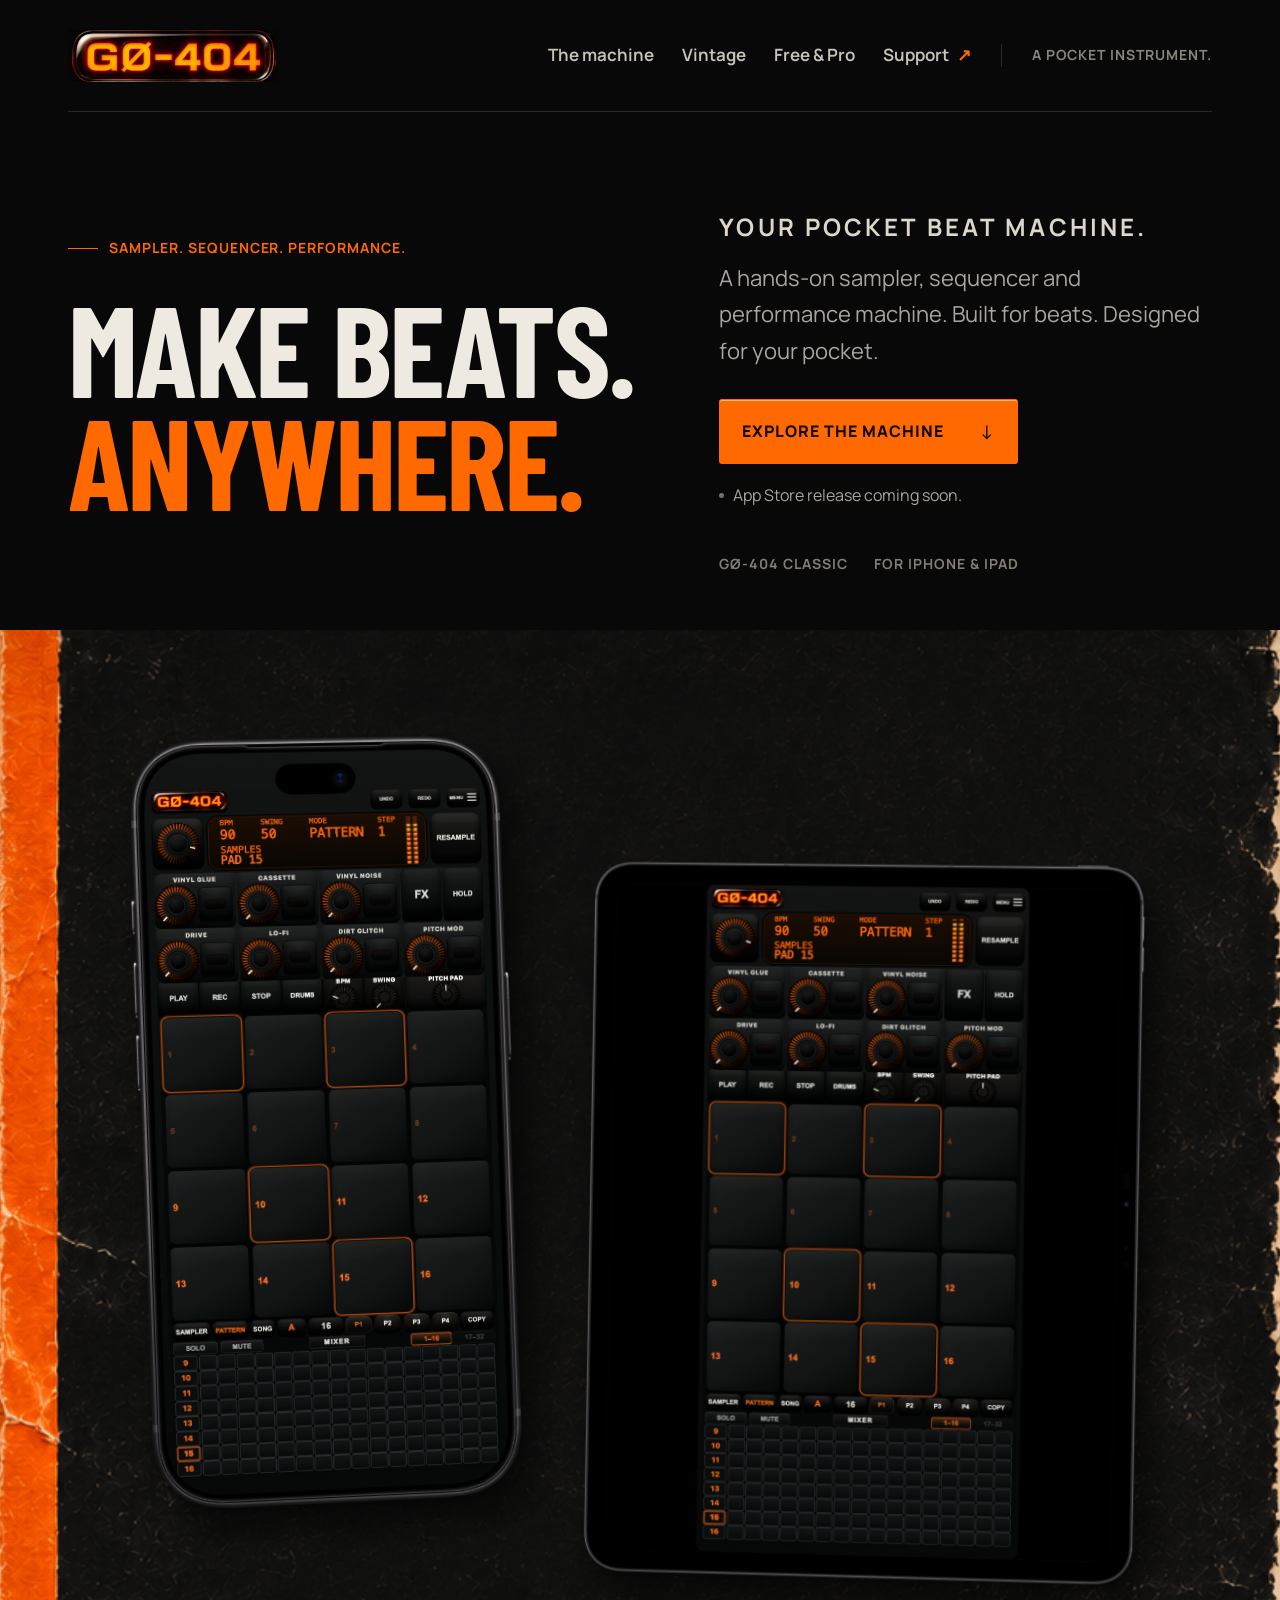
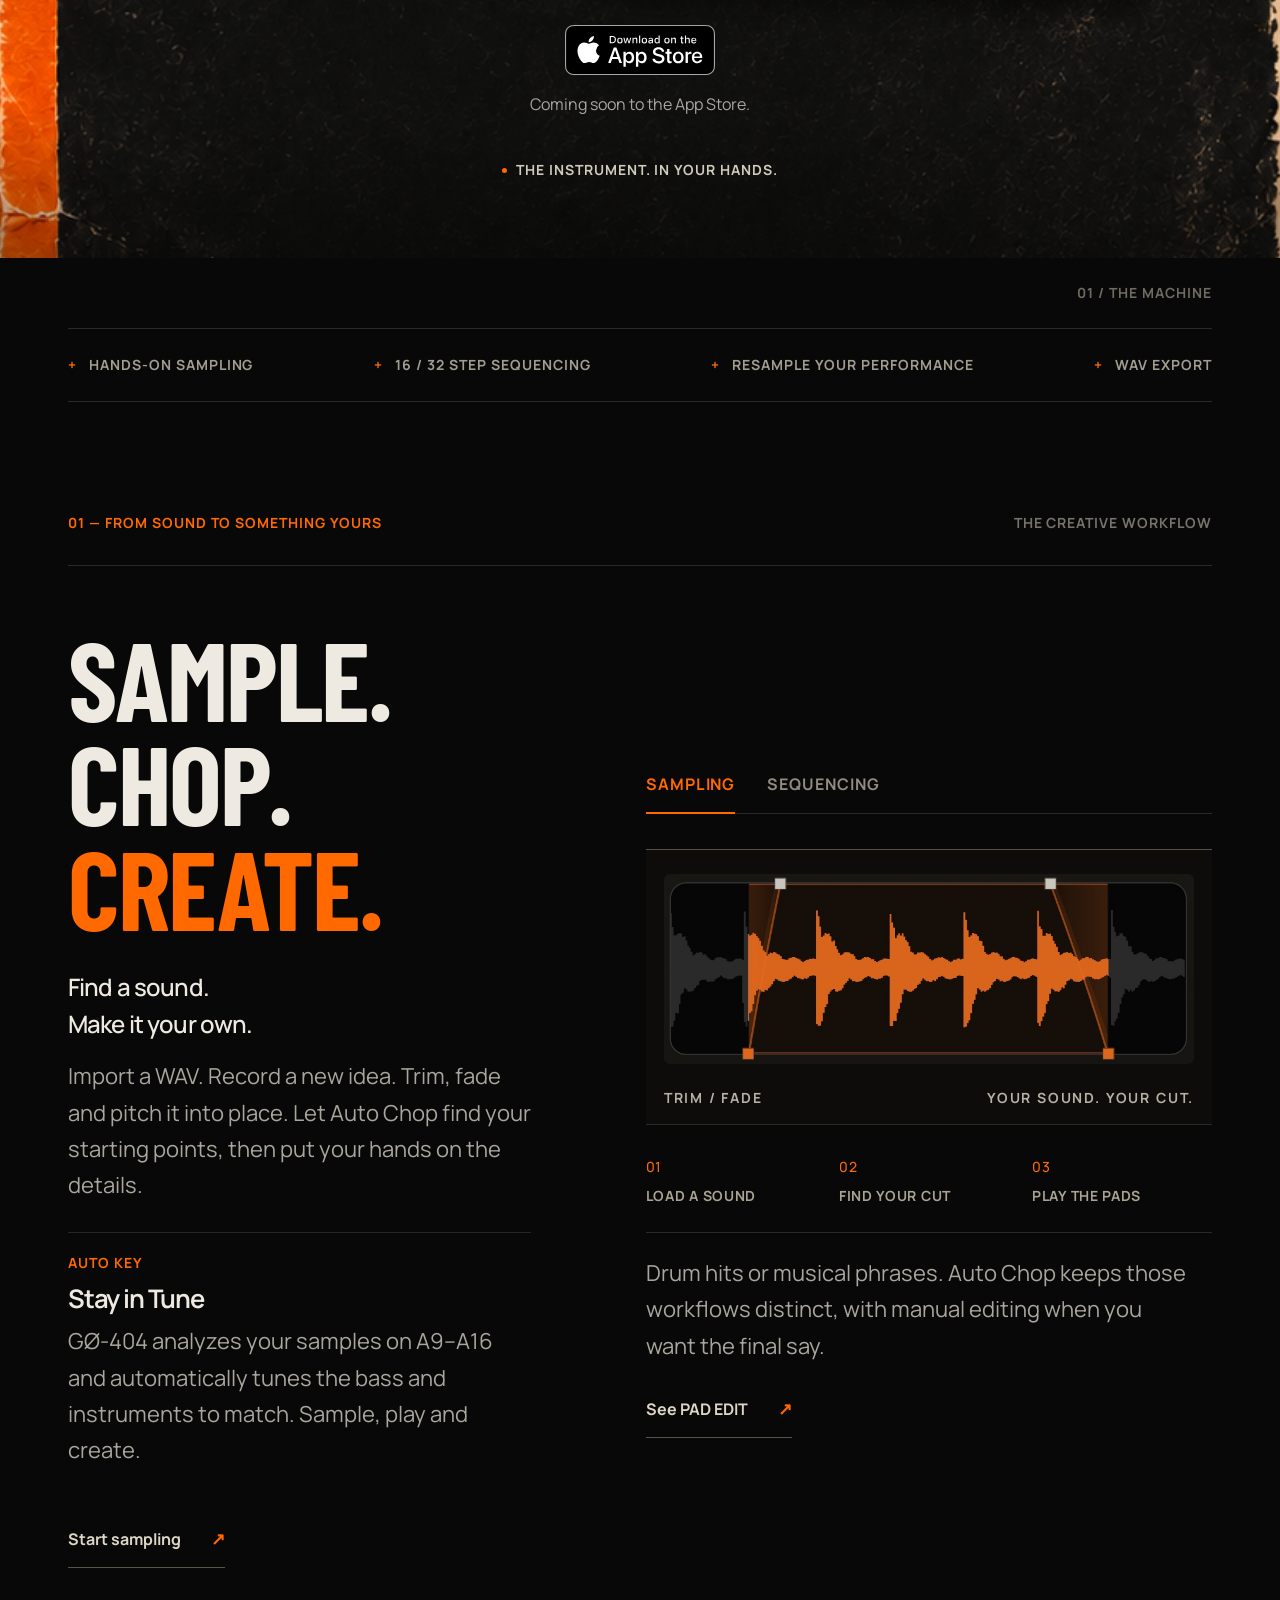
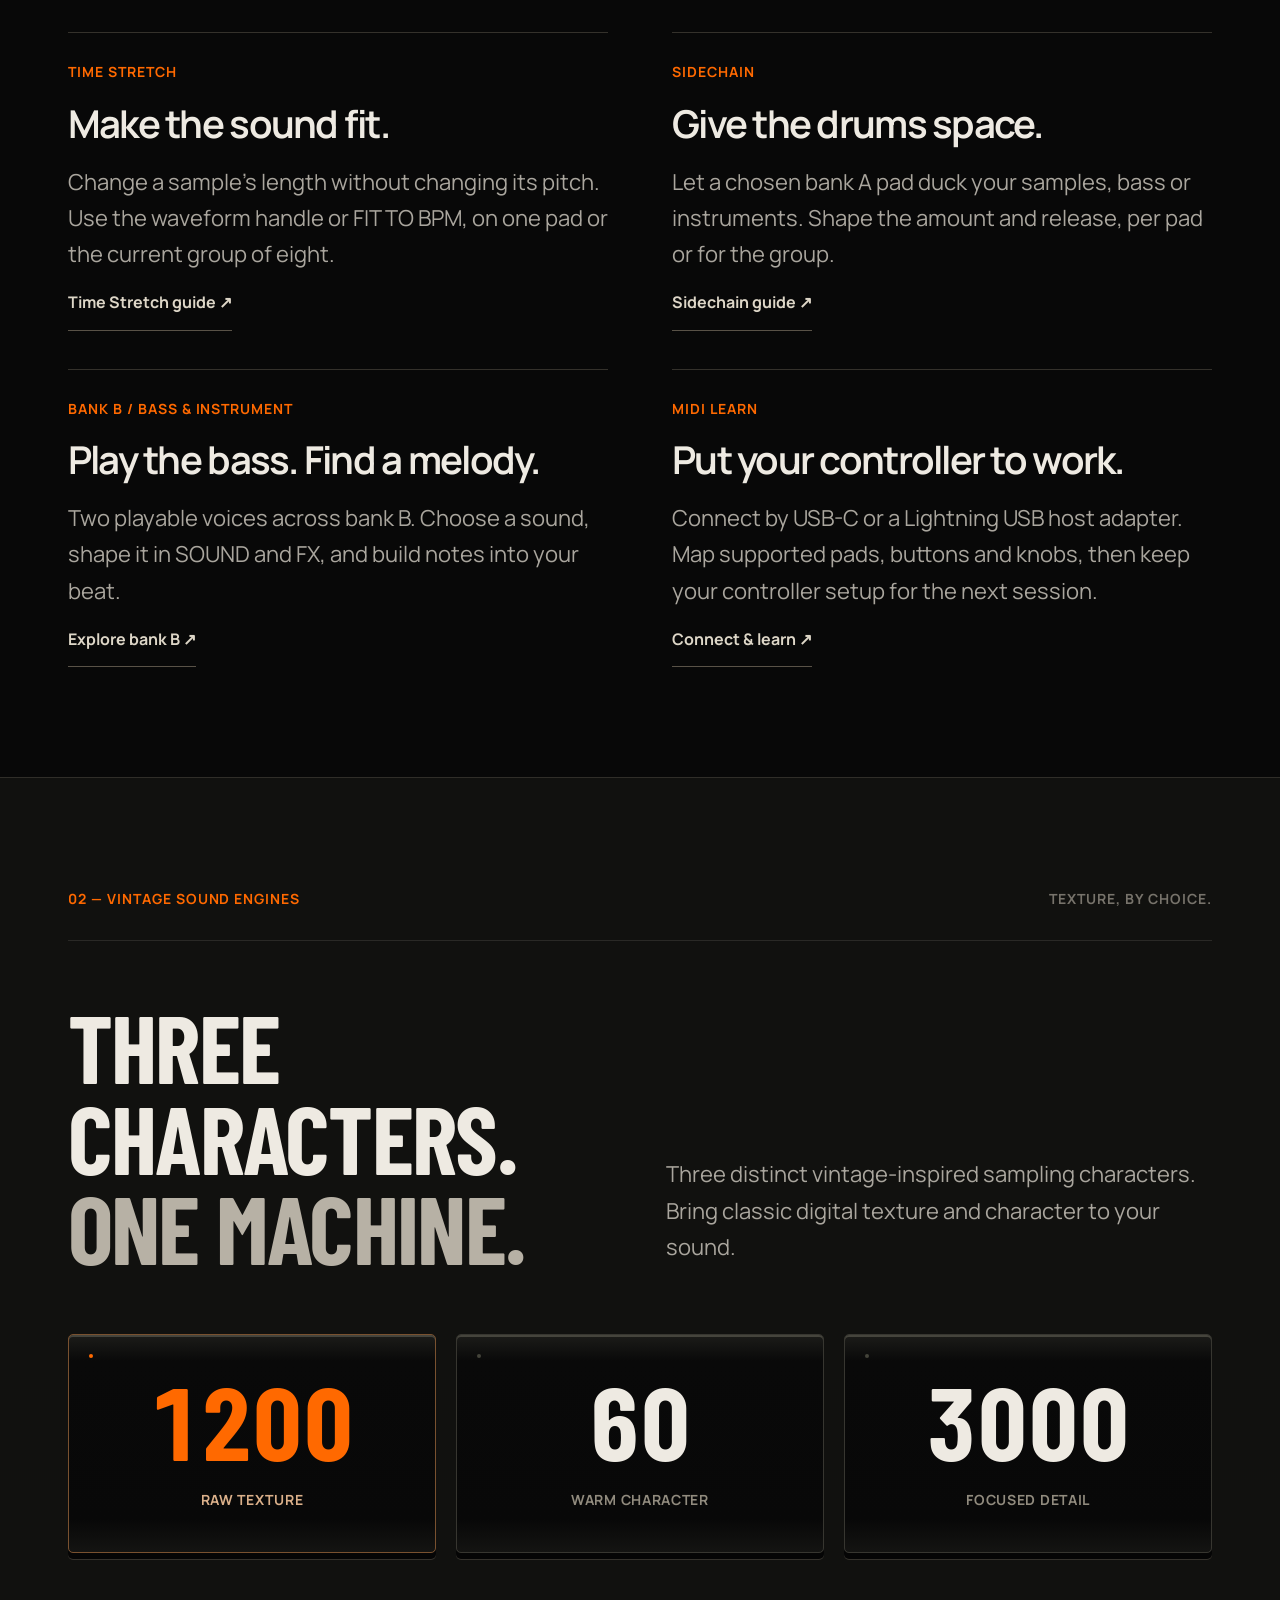
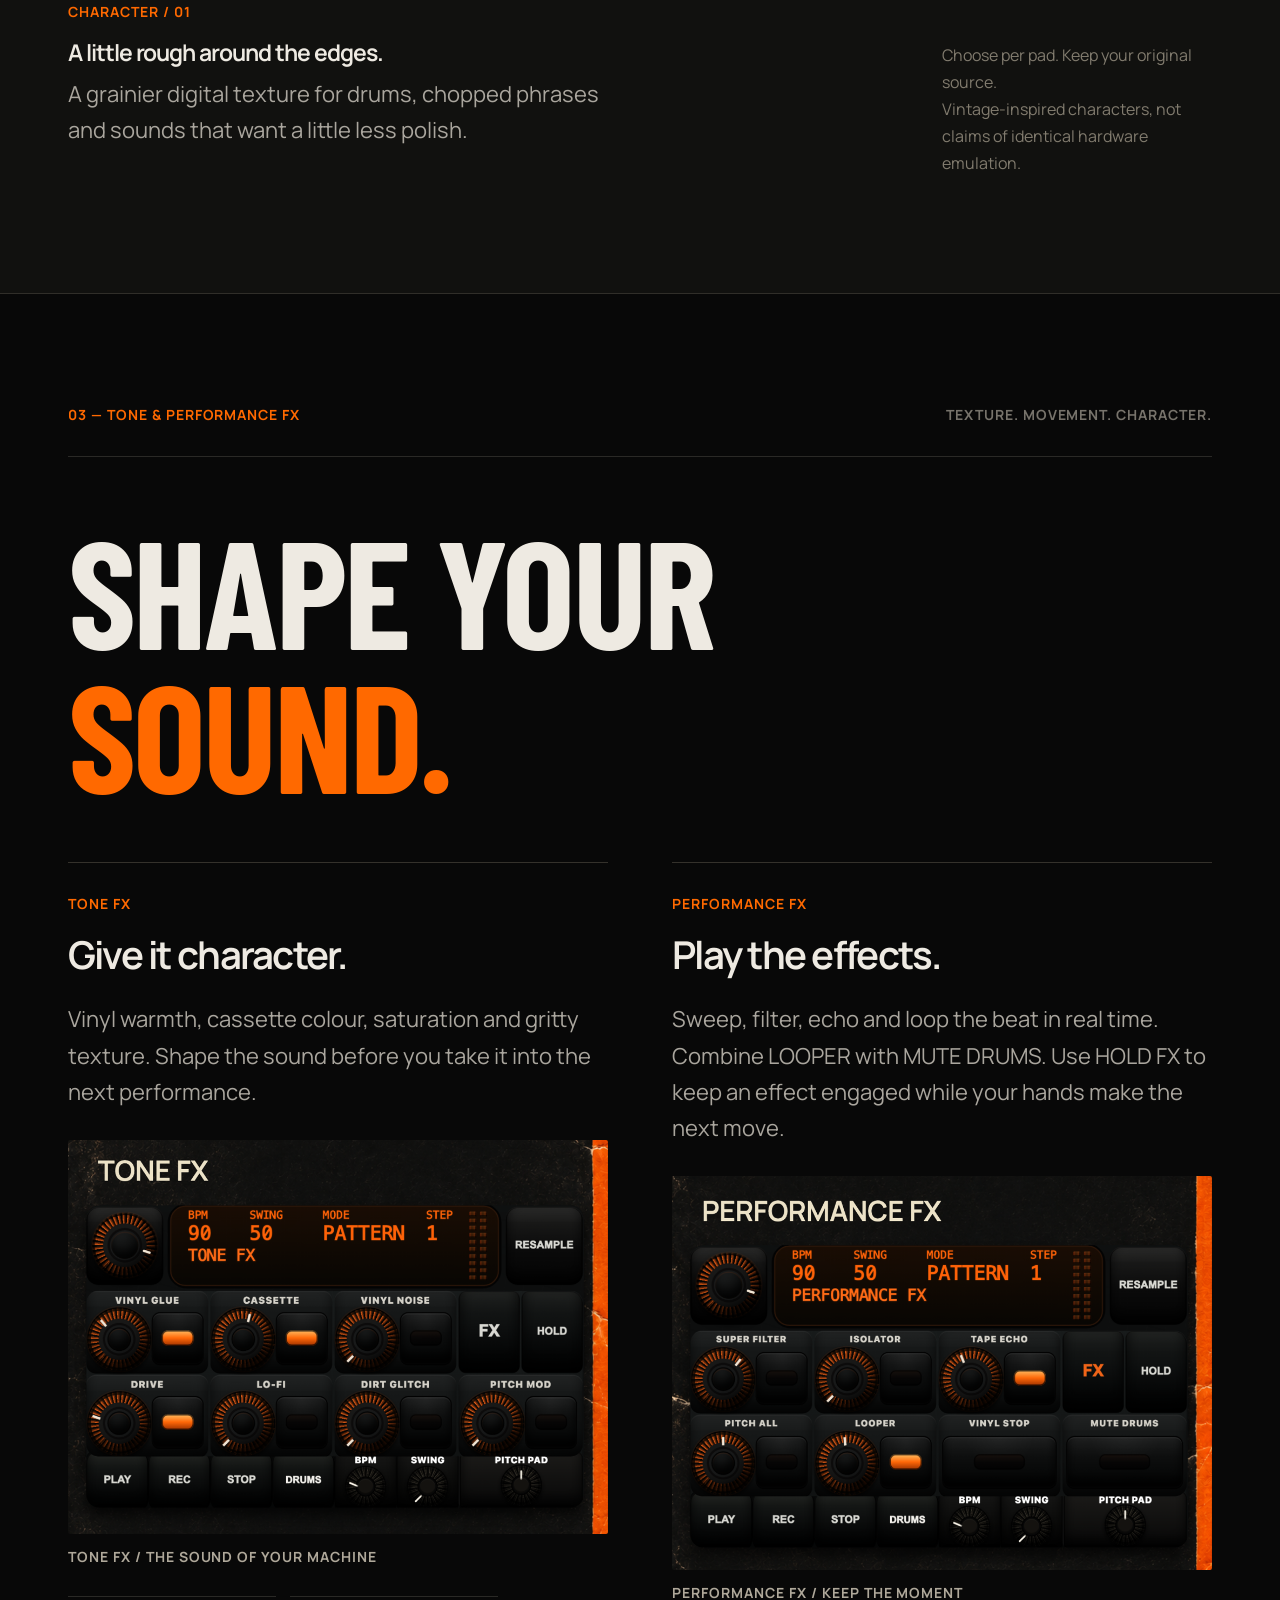
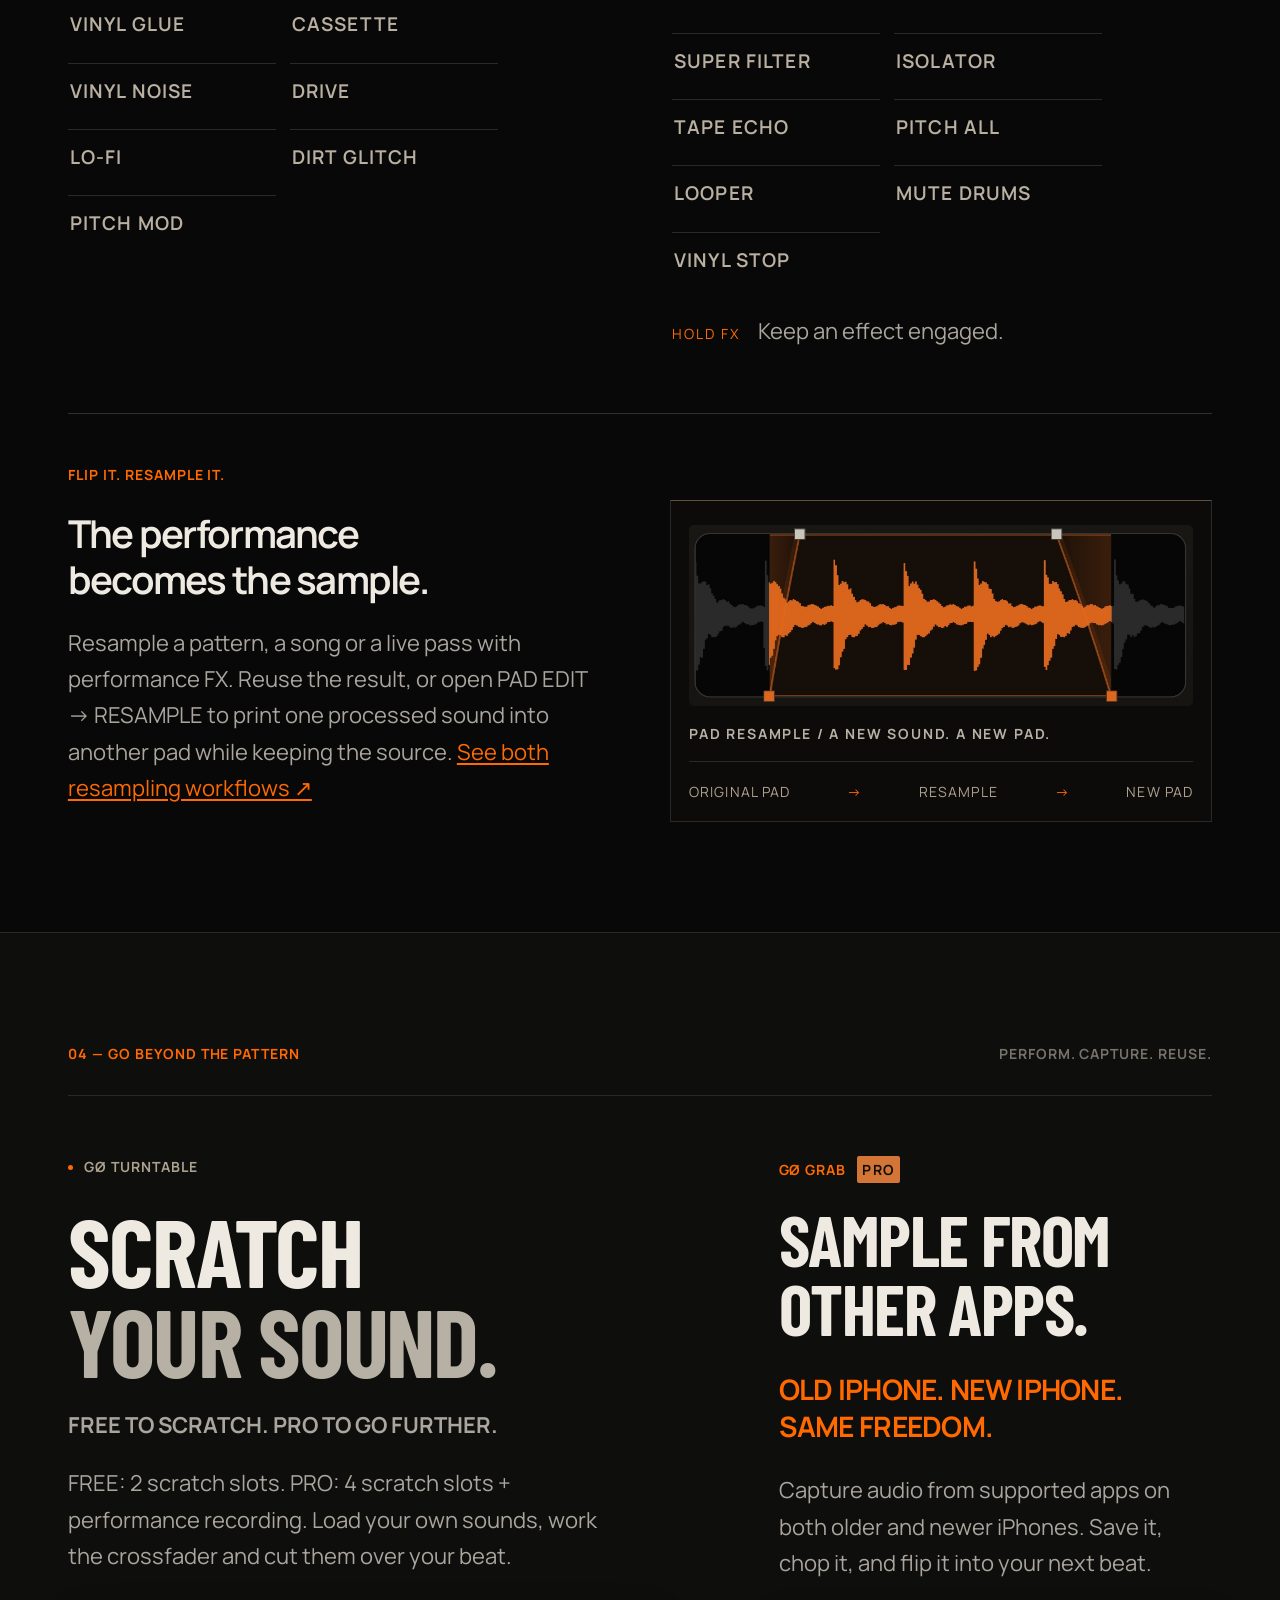
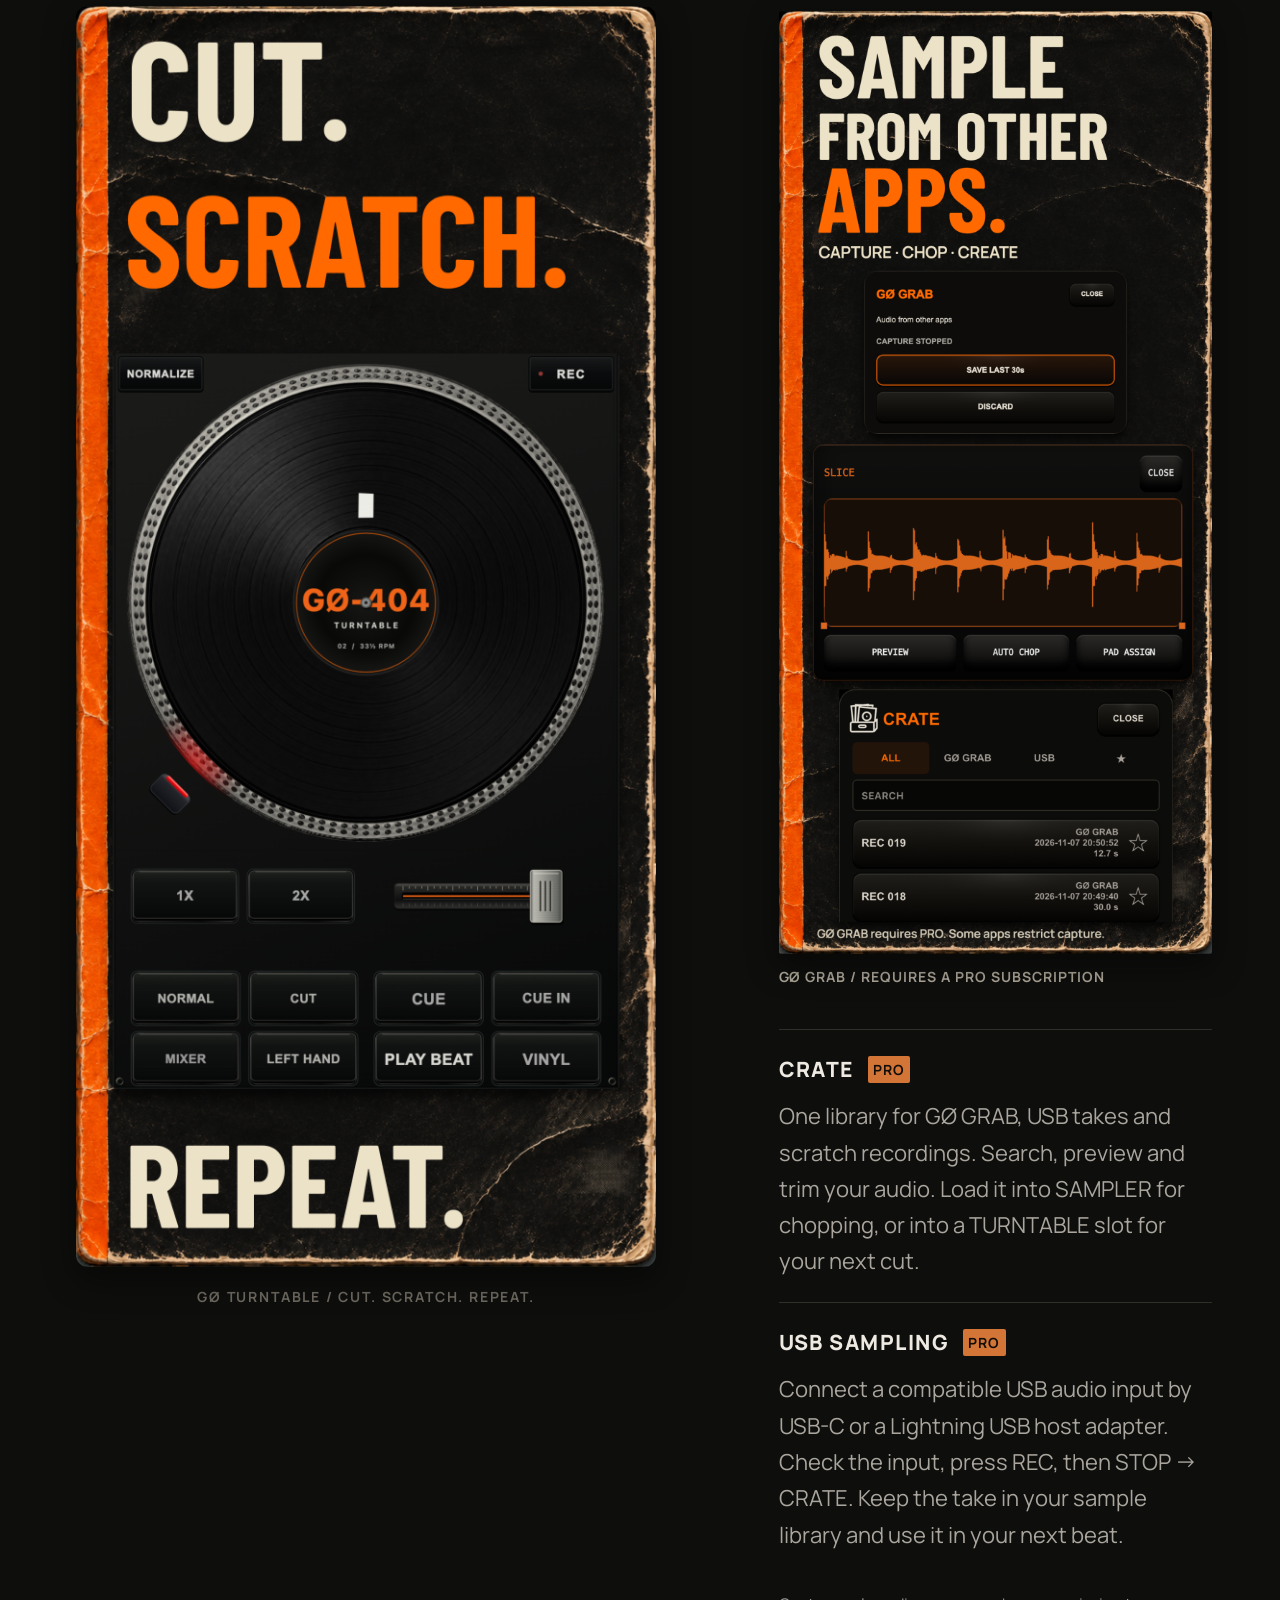
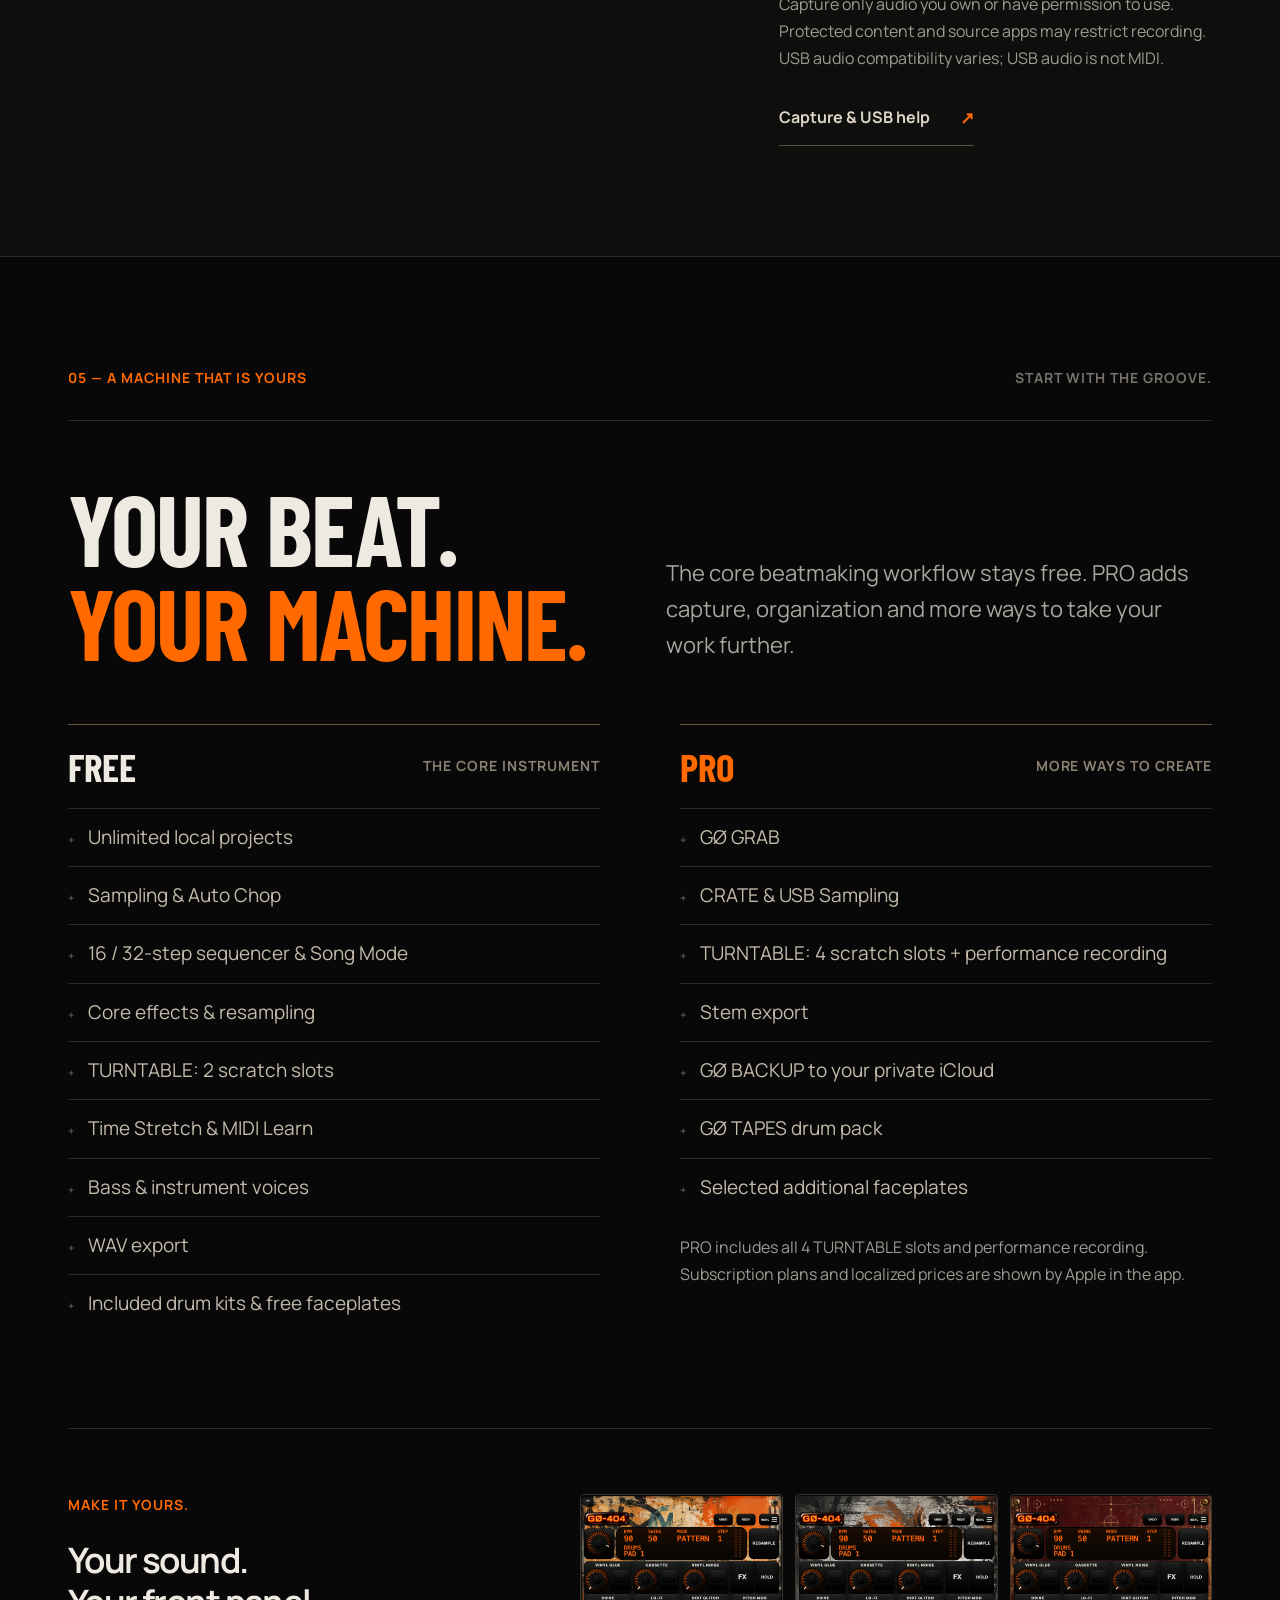
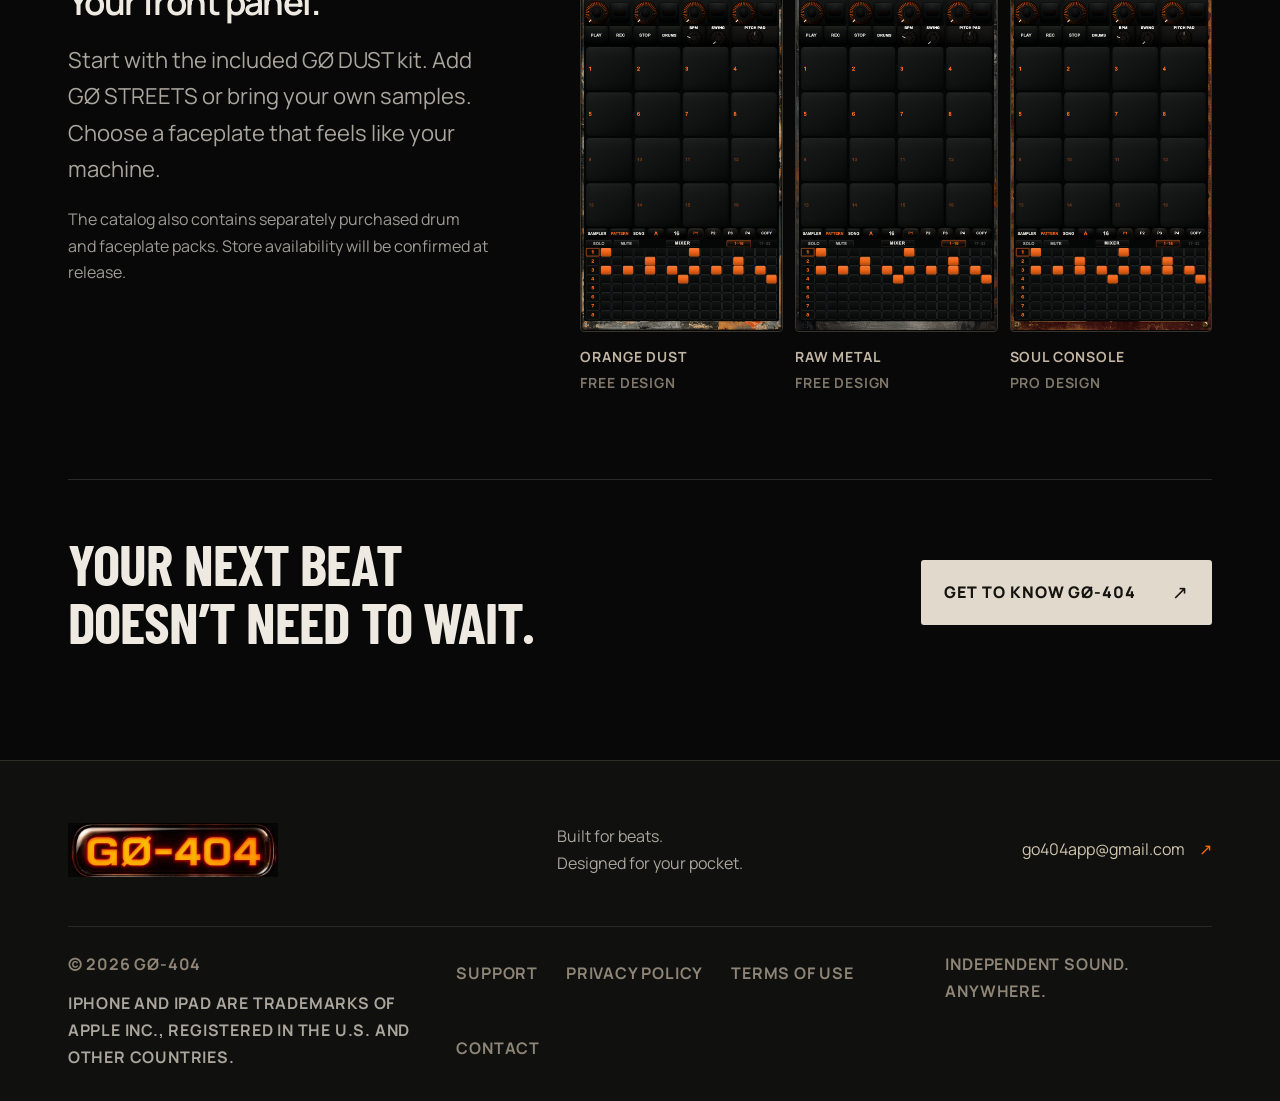
==== docs/index.html @ 6b8f6125 "Match device stage to approved black campaign sleeve without tint" ====
<!doctype html><html lang="en-US"><head><meta charset="utf-8"><meta name="viewport" content="width=device-width, initial-scale=1, viewport-fit=cover"><meta name="color-scheme" content="dark"><meta name="theme-color" content="#080808"><meta name="description" content="A hands-on sampler, sequencer and performance machine for iPhone. Sample, chop, build your groove and resample it into something yours."><meta name="robots" content="index, follow"><title>GØ-404 — Make Beats. Anywhere.</title><meta property="og:type" content="website"><meta property="og:title" content="GØ-404 — Make Beats. Anywhere."><meta property="og:description" content="A hands-on sampler, sequencer and performance machine for iPhone. Sample, chop, build your groove and resample it into something yours."><meta property="og:site_name" content="GØ-404"><meta property="og:locale" content="en_US"><link rel="canonical" href="https://go404.app/"><meta property="og:url" content="https://go404.app/"><meta property="og:image" content="https://go404.app/assets/machine-empty.png?v=empty-grid-20261108"><link rel="icon" href="./assets/favicon.png" type="image/png"><link rel="preload" href="./assets/fonts/BarlowCondensed-Bold.ttf" as="font" type="font/ttf" crossorigin><link rel="stylesheet" href="./assets/site.css?v=campaign-black-v5-20261111"><script src="./assets/site.js" defer></script><script type="application/ld+json">{"@context":"https://schema.org","@type":"SoftwareApplication","name":"GØ-404","description":"A hands-on sampler, sequencer and performance machine for iPhone. Sample, chop, build your groove and resample it into something yours.","inLanguage":"en-US","applicationCategory":"MusicApplication","operatingSystem":"iOS","url":"https://go404.app/"}</script></head><body><a class="skip-link" href="#main">Skip to content</a><header class="site-header"><a class="brand" href="./" aria-label="GØ-404 home"><img src="./assets/go404-logo.jpg" width="160" height="41" alt="GØ-404"></a><button class="menu-toggle" aria-controls="site-nav" aria-expanded="false"><span>MENU</span><span class="menu-lines" aria-hidden="true"></span></button><nav id="site-nav" aria-label="Main navigation"><a href="./#inside">The machine</a><a href="./#vintage">Vintage</a><a href="./#free-pro">Free &amp; Pro</a><a href="./support/" >Support <span aria-hidden="true">↗</span></a></nav><span class="header-note">A POCKET INSTRUMENT.</span></header><main id="main"><section class="hero" aria-labelledby="hero-title"><div class="hero-copy"><div class="hero-intro"><p class="eyebrow"><span class="little-line"></span>SAMPLER. SEQUENCER. PERFORMANCE.</p><h1 id="hero-title">MAKE BEATS.<br><span>ANYWHERE.</span></h1></div><div class="hero-details"><p class="hero-subtitle">YOUR POCKET BEAT MACHINE.</p><p class="hero-description">A hands-on sampler, sequencer and performance machine. Built for beats. Designed for your pocket.</p><div class="hero-actions"><a class="button button-orange" href="#inside">EXPLORE THE MACHINE <span aria-hidden="true">↓</span></a><p class="store-slot"><span class="status-dot" aria-hidden="true"></span>App Store release coming soon.</p></div><div class="hero-footnote"><span>GØ-404 CLASSIC</span><span>FOR IPHONE &amp; IPAD</span></div></div></div><figure class="hero-product" id="devices"><div class="device-pair"><div class="device-ipad"><img src="assets/machine-ipad-lit-v4.svg?v=device-stage-v3-20261111" decoding="async" width="2300" height="3000" alt="GØ-404 on iPad: the original narrow machine geometry centred with black side margins, four illuminated pads and an empty sequencer."></div><div class="device-phone"><img src="assets/machine-phone-lit-v4.svg?v=device-stage-v3-20261111" fetchpriority="high" decoding="async" width="1350" height="2760" alt="GØ-404 on iPhone with four illuminated pads and an empty step sequencer."></div></div><div class="app-store-placement"><button type="button" class="app-store-badge" disabled aria-label="App Store release coming soon"><img src="assets/download-on-the-app-store.svg" alt="Download on the App Store" width="120" height="40"></button><p class="app-store-status">Coming soon to the App Store.</p></div><figcaption><span class="status-dot" aria-hidden="true"></span>THE INSTRUMENT. IN YOUR HANDS.</figcaption></figure><span class="hero-index" aria-hidden="true">01 / THE MACHINE</span></section>
<div class="spec-strip" aria-label="At a glance"><span>HANDS-ON SAMPLING</span><span>16 / 32 STEP SEQUENCING</span><span>RESAMPLE YOUR PERFORMANCE</span><span>WAV EXPORT</span></div>
<section class="section inside" id="inside" aria-labelledby="inside-title"><div class="section-head"><p class="eyebrow">01 — FROM SOUND TO SOMETHING YOURS</p><span class="section-label">THE CREATIVE WORKFLOW</span></div><div class="inside-grid"><div><h2 id="inside-title">SAMPLE.<br>CHOP.<br><span class="orange">CREATE.</span></h2><p class="lede">Find a sound.<br>Make it your own.</p><p>Import a WAV. Record a new idea. Trim, fade and pitch it into place. Let Auto Chop find your starting points, then put your hands on the details.</p><div class="auto-key-feature"><p class="eyebrow">AUTO KEY</p><h3>Stay in Tune</h3><p>GØ-404 analyzes your samples on A9–A16 and automatically tunes the bass and instruments to match. Sample, play and create.</p></div><a class="text-link" href="support/#sampling">Start sampling <span aria-hidden="true">↗</span></a></div><div class="workflow-view"><div class="tabs" role="tablist" aria-label="Explore the workflow"><button role="tab" id="tab-sampling" aria-selected="true" aria-controls="panel-sampling">SAMPLING</button><button role="tab" id="tab-sequencing" aria-selected="false" aria-controls="panel-sequencing" tabindex="-1">SEQUENCING</button></div><div role="tabpanel" tabindex="0" id="panel-sampling" aria-labelledby="tab-sampling"><figure class="wave-display"><img loading="lazy" src="assets/waveform.jpg?v=pad-final-20261101" width="900" height="322" alt="Real GØ-404 waveform editor with a selected range and precise trim and fade markers."><figcaption><span>TRIM / FADE</span><span>YOUR SOUND. YOUR CUT.</span></figcaption></figure><div class="workflow-steps"><span><b>01</b> LOAD A SOUND</span><span><b>02</b> FIND YOUR CUT</span><span><b>03</b> PLAY THE PADS</span></div><p class="detail-copy">Drum hits or musical phrases. Auto Chop keeps those workflows distinct, with manual editing when you want the final say.</p><button class="text-link image-open" data-image="assets/pad-edit-vintage-model-lamps-20261110.png?v=stereo-compact-v3" data-alt="GØ-404 PAD EDIT, showing a real waveform, hardware-style knobs and Vintage control.">See PAD EDIT <span aria-hidden="true">↗</span></button></div><div role="tabpanel" tabindex="0" id="panel-sequencing" aria-labelledby="tab-sequencing" hidden><figure class="sequence-display"><img loading="lazy" src="assets/sequencer.jpg" width="936" height="460" alt="Actual GØ-404 pad and step-sequencer controls, including patterns P1 to P4."><figcaption><span>BUILD YOUR GROOVE.</span><span>16 / 32 STEPS</span></figcaption></figure><div class="workflow-steps"><span><b>01</b> PLAY A PATTERN</span><span><b>02</b> ADD THE SWING</span><span><b>03</b> BUILD A SONG</span></div><p class="detail-copy">Four patterns, Song Mode, swing and bass pads. Start with a drum kit, find a new variation with DRUMS, and build the rhythm, bass and melody together.</p><a class="text-link" href="support/#sequencing">Explore patterns <span aria-hidden="true">↗</span></a></div></div></div><!-- verified-feature-guide-20261109 --><div class="workflow-features" aria-label="More ways to build your beat">
<article><p class="eyebrow">TIME STRETCH</p><h3>Make the sound fit.</h3><p>Change a sample’s length without changing its pitch. Use the waveform handle or FIT TO BPM, on one pad or the current group of eight.</p><a class="text-link" href="support/#time-stretch">Time Stretch guide ↗</a></article>
<article><p class="eyebrow">SIDECHAIN</p><h3>Give the drums space.</h3><p>Let a chosen bank A pad duck your samples, bass or instruments. Shape the amount and release, per pad or for the group.</p><a class="text-link" href="support/#sidechain">Sidechain guide ↗</a></article>
<article><p class="eyebrow">BANK B / BASS &amp; INSTRUMENT</p><h3>Play the bass. Find a melody.</h3><p>Two playable voices across bank B. Choose a sound, shape it in SOUND and FX, and build notes into your beat.</p><a class="text-link" href="support/#bank-b">Explore bank B ↗</a></article>
<article><p class="eyebrow">MIDI LEARN</p><h3>Put your controller to work.</h3><p>Connect by USB-C or a Lightning USB host adapter. Map supported pads, buttons and knobs, then keep your controller setup for the next session.</p><a class="text-link" href="support/#midi">Connect &amp; learn ↗</a></article>
</div></section>
<section class="vintage section" id="vintage" aria-labelledby="vintage-title"><div class="section-head"><p class="eyebrow">02 — VINTAGE SOUND ENGINES</p><span class="section-label">TEXTURE, BY CHOICE.</span></div><div class="vintage-intro"><h2 id="vintage-title">THREE CHARACTERS.<br><span class="silver">ONE MACHINE.</span></h2><p>Three distinct vintage-inspired sampling characters. Bring classic digital texture and character to your sound.</p></div><div class="model-bank" role="tablist" aria-label="Vintage sampling character"><button class="model-key" role="tab" id="model-1200" aria-selected="true" aria-controls="character-1200"><span class="model-led" aria-hidden="true"></span><span class="model-number">1200</span><span class="model-tag">RAW TEXTURE</span></button><button class="model-key" role="tab" id="model-60" aria-selected="false" aria-controls="character-60" tabindex="-1"><span class="model-led" aria-hidden="true"></span><span class="model-number">60</span><span class="model-tag">WARM CHARACTER</span></button><button class="model-key" role="tab" id="model-3000" aria-selected="false" aria-controls="character-3000" tabindex="-1"><span class="model-led" aria-hidden="true"></span><span class="model-number">3000</span><span class="model-tag">FOCUSED DETAIL</span></button></div><div class="character-info"><div role="tabpanel" tabindex="0" id="character-1200" aria-labelledby="model-1200"><span class="character-index">CHARACTER / 01</span><h3>A little rough around the edges.</h3><p>A grainier digital texture for drums, chopped phrases and sounds that want a little less polish.</p></div><div role="tabpanel" tabindex="0" id="character-60" aria-labelledby="model-60" hidden><span class="character-index">CHARACTER / 02</span><h3>Warmth with a different weight.</h3><p>A distinct vintage-inspired character. A different way to shape the feel of a bass phrase, a chord or a drum hit.</p></div><div role="tabpanel" tabindex="0" id="character-3000" aria-labelledby="model-3000" hidden><span class="character-index">CHARACTER / 03</span><h3>Texture with room for detail.</h3><p>A more focused sampling character for when you want a different finish without giving up the identity of the source.</p></div><p class="character-note">Choose per pad. Keep your original source.<br>Vintage-inspired characters, not claims of identical hardware emulation.</p></div></section>
<section class="section performance" id="performance" aria-labelledby="performance-title"><div class="section-head"><p class="eyebrow">03 — TONE &amp; PERFORMANCE FX</p><span class="section-label">TEXTURE. MOVEMENT. CHARACTER.</span></div><h2 id="performance-title">SHAPE YOUR<br><span class="orange">SOUND.</span></h2><div class="sound-fx-grid"><article class="sound-fx-card"><p class="eyebrow">TONE FX</p><h3>Give it character.</h3><p>Vinyl warmth, cassette colour, saturation and gritty texture. Shape the sound before you take it into the next performance.</p><figure><img loading="lazy" src="assets/campaign-tone-fx-sleeve.png" width="1000" height="729" alt="Current GØ-404 TONE FX controls: Vinyl Glue, Cassette, Vinyl Noise, Drive, Lo-Fi, Dirt Glitch and Pitch Mod."><figcaption>TONE FX / THE SOUND OF YOUR MACHINE</figcaption></figure><ul class="effect-list" aria-label="Tone effects"><li>VINYL GLUE</li><li>CASSETTE</li><li>VINYL NOISE</li><li>DRIVE</li><li>LO-FI</li><li>DIRT GLITCH</li><li>PITCH MOD</li></ul></article><article class="sound-fx-card"><p class="eyebrow">PERFORMANCE FX</p><h3>Play the effects.</h3><p>Sweep, filter, echo and loop the beat in real time. Combine LOOPER with MUTE DRUMS. Use HOLD FX to keep an effect engaged while your hands make the next move.</p><figure><img loading="lazy" src="assets/campaign-performance-fx-sleeve.png" width="1000" height="729" alt="Current GØ-404 PERFORMANCE FX controls: Super Filter, Isolator, Tape Echo, Pitch All, Looper, Vinyl Stop and Mute Drums."><figcaption>PERFORMANCE FX / KEEP THE MOMENT</figcaption></figure><ul class="effect-list" aria-label="Performance effects"><li>SUPER FILTER</li><li>ISOLATOR</li><li>TAPE ECHO</li><li>PITCH ALL</li><li>LOOPER</li><li>MUTE DRUMS</li><li>VINYL STOP</li></ul><p class="tone-note"><span>HOLD FX</span> Keep an effect engaged.</p></article></div><div class="sound-resample"><div class="resample-story"><p class="eyebrow">FLIP IT. RESAMPLE IT.</p><h3>The performance<br>becomes the sample.</h3><p>Resample a pattern, a song or a live pass with performance FX. Reuse the result, or open PAD EDIT → RESAMPLE to print one processed sound into another pad while keeping the source. <a href="support/#pad-resample">See both resampling workflows ↗</a></p><figure><img loading="lazy" src="assets/resample-waveform.jpg?v=pad-final-20261101" width="900" height="322" alt="Actual waveform selection from the GØ-404 PAD RESAMPLE interface."><figcaption>PAD RESAMPLE / A NEW SOUND. A NEW PAD.</figcaption><div class="resample-steps" aria-label="Pad resampling workflow"><span>ORIGINAL PAD</span><span aria-hidden="true">→</span><span>RESAMPLE</span><span aria-hidden="true">→</span><span>NEW PAD</span></div></figure></div></div></section>
<section class="section capture" id="capture" aria-labelledby="capture-title"><div class="section-head"><p class="eyebrow">04 — GO BEYOND THE PATTERN</p><span class="section-label">PERFORM. CAPTURE. REUSE.</span></div><div class="capture-grid"><article class="turntable-story"><p class="eyebrow"><span class="status-dot"></span>GØ TURNTABLE</p><h2 id="capture-title">SCRATCH<br><span class="silver">YOUR SOUND.</span></h2><p><strong>FREE TO SCRATCH. PRO TO GO FURTHER.</strong></p><p>FREE: 2 scratch slots. PRO: 4 scratch slots + performance recording. Load your own sounds, work the crossfader and cut them over your beat.</p><figure class="turntable-image campaign-sleeve-view"><button class="campaign-image-open image-open" data-image="assets/campaign-turntable-sleeve.png" data-alt="CUT. SCRATCH. REPEAT. — the approved GØ TURNTABLE campaign artwork with the real platter, crossfader and controls."><img loading="lazy" src="assets/campaign-turntable-sleeve.png" width="1206" height="2622" alt="CUT. SCRATCH. REPEAT. — the approved GØ TURNTABLE campaign artwork with the real platter, crossfader and controls."></button><figcaption>GØ TURNTABLE / CUT. SCRATCH. REPEAT.</figcaption></figure></article><article class="capture-tools"><p class="eyebrow">GØ GRAB <span class="pro-label">PRO</span></p><h3 class="grab-headline">SAMPLE FROM<br>OTHER APPS.</h3><p class="grab-generations">OLD IPHONE. NEW IPHONE.<br>SAME FREEDOM.</p><p class="grab-description">Capture audio from supported apps on both older and newer iPhones. Save it, chop it, and flip it into your next beat.</p><figure class="grab-ui campaign-sleeve-view"><button class="campaign-image-open image-open" data-image="assets/campaign-sampling-sleeve.png" data-alt="SAMPLE FROM OTHER APPS. — the approved campaign artwork with real SAMPLER, CRATE and GØ GRAB panels."><img loading="lazy" src="assets/campaign-sampling-sleeve.png" width="1206" height="2622" alt="SAMPLE FROM OTHER APPS. — the approved campaign artwork with real SAMPLER, CRATE and GØ GRAB panels."></button><figcaption>GØ GRAB / REQUIRES A PRO SUBSCRIPTION</figcaption></figure><div class="capture-tool"><div><h4>CRATE</h4><span class="pro-label">PRO</span></div><p>One library for GØ GRAB, USB takes and scratch recordings. Search, preview and trim your audio. Load it into SAMPLER for chopping, or into a TURNTABLE slot for your next cut.</p></div><div class="capture-tool"><div><h4>USB SAMPLING</h4><span class="pro-label">PRO</span></div><p>Connect a compatible USB audio input by USB-C or a Lightning USB host adapter. Check the input, press REC, then STOP → CRATE. Keep the take in your sample library and use it in your next beat.</p></div><p class="small-print">Capture only audio you own or have permission to use. Protected content and source apps may restrict recording. USB audio compatibility varies; USB audio is not MIDI.</p><a class="text-link" href="support/#usb">Capture &amp; USB help <span aria-hidden="true">↗</span></a></article></div></section>
<section class="section ownership" id="free-pro" aria-labelledby="ownership-title"><div class="section-head"><p class="eyebrow">05 — A MACHINE THAT IS YOURS</p><span class="section-label">START WITH THE GROOVE.</span></div><div class="ownership-intro"><h2 id="ownership-title">YOUR BEAT.<br><span class="orange">YOUR MACHINE.</span></h2><p>The core beatmaking workflow stays free. PRO adds capture, organization and more ways to take your work further.</p></div><div class="comparison"><article><div class="tier-heading"><h3>FREE</h3><span>THE CORE INSTRUMENT</span></div><ul><li>Unlimited local projects</li><li>Sampling &amp; Auto Chop</li><li>16 / 32-step sequencer &amp; Song Mode</li><li>Core effects &amp; resampling</li><li>TURNTABLE: 2 scratch slots</li><li>Time Stretch &amp; MIDI Learn</li><li>Bass &amp; instrument voices</li><li>WAV export</li><li>Included drum kits &amp; free faceplates</li></ul></article><article><div class="tier-heading"><h3>PRO</h3><span>MORE WAYS TO CREATE</span></div><ul><li>GØ GRAB</li><li>CRATE &amp; USB Sampling</li><li>TURNTABLE: 4 scratch slots + performance recording</li><li>Stem export</li><li>GØ BACKUP to your private iCloud</li><li>GØ TAPES drum pack</li><li>Selected additional faceplates</li></ul><p class="small-print">PRO includes all 4 TURNTABLE slots and performance recording. Subscription plans and localized prices are shown by Apple in the app.</p></article></div><div class="make-yours"><div class="make-yours-copy"><p class="eyebrow">MAKE IT YOURS.</p><h3>Your sound.<br>Your front panel.</h3><p>Start with the included GØ DUST kit. Add GØ STREETS or bring your own samples. Choose a faceplate that feels like your machine.</p><p class="small-print">The catalog also contains separately purchased drum and faceplate packs. Store availability will be confirmed at release.</p></div><div class="faceplate-gallery" aria-label="Actual GØ-404 machines with three faceplate designs"><figure><button class="image-open faceplate-preview" data-image="assets/faceplate-machine-orange-dust.png?v=real-machine-final" aria-label="Enlarge Orange Dust machine"><img loading="lazy" src="assets/faceplate-machine-orange-dust.png?v=real-machine-final" width="780" height="1688" alt="Actual GØ-404 machine with the Orange Dust faceplate and programmed sequencer."></button><figcaption>ORANGE DUST <span>FREE DESIGN</span></figcaption></figure><figure><button class="image-open faceplate-preview" data-image="assets/faceplate-machine-raw-metal.png?v=real-machine-final" aria-label="Enlarge Raw Metal machine"><img loading="lazy" src="assets/faceplate-machine-raw-metal.png?v=real-machine-final" width="780" height="1688" alt="Actual GØ-404 machine with the Raw Metal faceplate and programmed sequencer."></button><figcaption>RAW METAL <span>FREE DESIGN</span></figcaption></figure><figure><button class="image-open faceplate-preview" data-image="assets/faceplate-machine-soul-console.png?v=real-machine-final" aria-label="Enlarge Soul Console machine"><img loading="lazy" src="assets/faceplate-machine-soul-console.png?v=real-machine-final" width="780" height="1688" alt="Actual GØ-404 machine with the Soul Console faceplate and programmed sequencer."></button><figcaption>SOUL CONSOLE <span>PRO DESIGN</span></figcaption></figure></div></div><div class="closing-line"><p>YOUR NEXT BEAT<br>DOESN’T NEED TO WAIT.</p><a class="button button-light" href="support/">GET TO KNOW GØ-404 <span aria-hidden="true">↗</span></a></div></section></main><footer class="site-footer"><div class="footer-top"><a class="brand" href="./" aria-label="GØ-404 home"><img loading="lazy" src="./assets/go404-logo.jpg" width="160" height="41" alt="GØ-404"></a><p>Built for beats.<br>Designed for your pocket.</p><a href="mailto:go404app@gmail.com">go404app@gmail.com <span aria-hidden="true">↗</span></a></div><div class="footer-bottom"><span>© 2026 GØ-404<span class="apple-credit">iPhone and iPad are trademarks of Apple Inc., registered in the U.S. and other countries.</span></span><div><a href="./support/">Support</a><a href="./privacy/">PRIVACY POLICY</a><a href="https://www.apple.com/legal/internet-services/itunes/dev/stdeula/">TERMS OF USE</a><a href="mailto:go404app@gmail.com">Contact</a></div><span>INDEPENDENT SOUND. ANYWHERE.</span></div></footer><dialog class="image-dialog" aria-label="GØ-404 interface detail"><button class="dialog-close" aria-label="Close image">CLOSE ×</button><img alt=""></dialog></body></html>
---- docs/assets/site.css ----
@font-face{font-family:Barlow;src:url(fonts/BarlowCondensed-Bold.ttf) format('truetype');font-weight:700;font-display:swap}@font-face{font-family:Manrope;src:url(fonts/Manrope.ttf) format('truetype');font-weight:200 800;font-display:swap}
:root{--bg:#080808;--panel:#111110;--text:#eeeae2;--muted:#aaa69e;--orange:#ff6900;--silver:#b7b1a5;--line:#2a2926;--display:Barlow,'Arial Narrow',sans-serif;--sans:Manrope,Arial,sans-serif;--gutter:clamp(22px,5.3vw,88px)}*{box-sizing:border-box}html{scroll-behavior:smooth;scroll-padding-top:100px}body{margin:0;background:var(--bg);color:var(--text);font-family:var(--sans);font-size:15px;line-height:1.7;-webkit-font-smoothing:antialiased}a{color:inherit;text-decoration:none}button{font:inherit;color:inherit;cursor:pointer}button:disabled{cursor:default}a,button{-webkit-tap-highlight-color:transparent}button:focus-visible,a:focus-visible,summary:focus-visible{outline:2px solid var(--orange);outline-offset:6px}button{border:0}img{display:block;max-width:100%;height:auto}h1,h2,h3,h4,p,figure{margin:0}h1,h2{font-family:var(--display);font-weight:700;text-transform:uppercase;letter-spacing:-.018em;line-height:.94}h2{font-size:clamp(64px,7.8vw,122px)}h3{font-weight:650;letter-spacing:-.045em;line-height:1.2}p{color:var(--muted)}[hidden]{display:none!important}.orange{color:var(--orange)}.silver{color:var(--silver)}.small-print{font-size:11px;line-height:1.85;color:#9e9b94}.eyebrow,.section-label,.hero-footnote,.hero-index,.spec-strip,.model-tag,.character-index,.pro-label,.tier-heading>span,figcaption,.footer-bottom,.header-note{font-size:10px;font-weight:700;letter-spacing:.13em;line-height:1.5;text-transform:uppercase}.eyebrow{color:var(--orange);display:flex;align-items:center;gap:11px}.little-line{height:1px;width:30px;background:var(--orange)}.status-dot{display:inline-block;width:5px;height:5px;flex:none;background:var(--orange);border-radius:50%}.skip-link{position:fixed;z-index:100;left:20px;top:10px;background:var(--text);color:var(--bg);padding:10px 16px;transform:translateY(-150%)}.skip-link:focus{transform:translateY(0)}.site-header{height:100px;margin:0 var(--gutter);display:flex;align-items:center;gap:46px;border-bottom:1px solid var(--line);position:relative;z-index:20}.brand{display:block;flex:none}.brand img{width:144px;height:auto}.site-header nav{display:flex;align-items:center;gap:32px;margin-left:auto;font-size:11px;font-weight:650}.site-header nav a{padding:14px 0;color:#c8c3b9;transition:color .2s}.site-header nav a:hover,.site-header nav a[aria-current]{color:var(--orange)}.site-header nav span{margin-left:5px;color:var(--orange)}.header-note{border-left:1px solid var(--line);padding-left:30px;letter-spacing:.09em;color:#88857e;font-size:8px}.menu-toggle{display:none}.hero{min-height:calc(100svh - 100px);max-height:1000px;display:grid;grid-template-columns:1.13fr 1fr;position:relative;padding:66px var(--gutter) 70px;gap:20px;overflow:hidden;isolation:isolate}.hero-copy{align-self:center;z-index:2;max-width:700px}.hero-copy>.eyebrow{margin-bottom:30px}.hero h1{font-size:clamp(98px,10.8vw,176px);line-height:.88;letter-spacing:-.02em;white-space:nowrap}.hero h1>span{color:var(--orange)}.hero-subtitle{font-weight:700;color:#ddd7cb;font-size:clamp(12px,1.2vw,17px);letter-spacing:.13em;margin-top:30px}.hero-description{font-size:13px;line-height:1.9;max-width:360px;margin-top:15px}.hero-actions{display:flex;flex-direction:column;align-items:flex-start;gap:18px;margin-top:30px}.button{display:inline-flex;align-items:center;justify-content:center;gap:36px;padding:18px 22px;min-height:52px;font-size:10px;font-weight:800;letter-spacing:.09em;border:1px solid transparent;border-radius:3px;transition:background .2s,transform .2s}.button>span{font-size:19px;line-height:.8;font-weight:500}.button:active{transform:translateY(2px)}.button-orange{background:var(--orange);color:#100b08;box-shadow:inset 0 1px #ffb27e}.button-orange:hover{background:#ff954f}.button-light{background:#e0d9cc;color:#15130f}.button-light:hover{background:#f5eee1}.store-slot{font-size:10px;color:#aaa49a;display:flex;align-items:center;gap:9px;line-height:1.6}.store-slot .status-dot{background:#777268}.hero-footnote{display:flex;gap:26px;color:#827e76;font-size:8px;margin-top:44px}.hero-product{display:flex;align-items:center;justify-content:center;flex-direction:column;gap:28px;position:relative;min-width:0;z-index:1}.hero-product:before{content:'';position:absolute;width:110%;height:80%;background:radial-gradient(ellipse at 50% 48%,#38302a30,transparent 65%);z-index:-1}.phone{width:clamp(248px,24vw,358px);background:#0b0b0a;padding:7px;border-radius:36px;border:1px solid #5c5b56;box-shadow:0 32px 55px #000b,5px 1px 0 #2a2926,inset 1px 0 0 #777166;transform:rotate(7deg);transition:transform .8s ease;position:relative}.phone:before,.phone:after{content:'';position:absolute;left:-4px;width:3px;background:#48453f;border-radius:2px;top:15%;height:42px}.phone:after{top:23%;height:60px}.phone-screen{overflow:hidden;border-radius:28px;background:#030303}.phone-screen img{width:100%;height:auto}.hero-product figcaption{display:flex;align-items:center;gap:9px;color:#89847a;font-size:8px;margin-top:3px}.hero-index{position:absolute;bottom:24px;right:var(--gutter);color:#6f6b62;font-size:8px}.spec-strip{display:flex;justify-content:space-between;gap:20px;margin:0 var(--gutter);padding:25px 0;border-top:1px solid var(--line);border-bottom:1px solid var(--line);font-size:9px;color:#a29d91}.spec-strip span:before{content:'+';color:var(--orange);margin-right:12px}.section{padding:110px var(--gutter)}.section-head{display:flex;justify-content:space-between;align-items:center;gap:20px;padding-bottom:30px;border-bottom:1px solid var(--line);margin-bottom:60px}.section-label{color:#77736b;font-size:8px}.inside-grid{display:grid;grid-template-columns:.9fr 1.1fr;gap:10%}.inside h2{font-size:clamp(75px,8.7vw,132px)}.lede{color:var(--text);font-size:21px;line-height:1.5;font-weight:550;letter-spacing:-.035em;margin-top:28px}.inside-grid>div>p:not(.lede){font-size:13px;max-width:340px;margin-top:16px;line-height:1.95}.text-link{display:inline-flex;align-items:center;justify-content:space-between;gap:30px;font-size:11px;line-height:1.7;font-weight:700;background:none;padding:0 0 8px;border-bottom:1px solid #595247;color:#ddd6c7;margin-top:26px}.text-link>span{color:var(--orange);font-size:17px}.text-link:hover{color:var(--orange);border-color:var(--orange)}.workflow-view{align-self:center;min-width:0}.tabs{display:flex;border-bottom:1px solid var(--line);gap:32px;margin-bottom:35px}.tabs button{padding:15px 0;background:none;color:#928c81;letter-spacing:.12em;font-size:10px;font-weight:700;position:relative;min-height:44px}.tabs button[aria-selected=true]{color:var(--orange)}.tabs button[aria-selected=true]:after{content:'';position:absolute;bottom:-1px;left:0;right:0;height:2px;background:var(--orange)}.wave-display,.sequence-display{background:#0d0c0a;padding:24px 18px 15px;border-top:1px solid #595044;border-bottom:1px solid var(--line)}.wave-display img{width:100%;border-radius:6px}.wave-display figcaption,.sequence-display figcaption{display:flex;justify-content:space-between;gap:12px;margin-top:22px;font-size:8px;color:var(--silver)}.sequence-display img{border-radius:3px}.workflow-steps{display:grid;grid-template-columns:repeat(3,1fr);gap:13px;border-bottom:1px solid var(--line);padding:30px 0 25px}.workflow-steps>span{font-size:8px;line-height:1.6;font-weight:700;color:#aaa293;letter-spacing:.05em}.workflow-steps b{display:block;color:var(--orange);font-size:11px;font-weight:500;margin-bottom:6px}.detail-copy{font-size:12px;line-height:1.9;max-width:410px;margin-top:22px}.vintage{background:#11110f;border-top:1px solid #302e29;border-bottom:1px solid #302e29;position:relative}.vintage-intro{display:flex;justify-content:space-between;align-items:flex-end;gap:40px}.vintage-intro h2{font-size:clamp(66px,7.5vw,114px)}.vintage-intro>p{max-width:300px;font-size:13px;line-height:1.9;padding-bottom:7px}.model-bank{display:grid;grid-template-columns:repeat(3,1fr);gap:20px;margin-top:62px}.model-key{background:linear-gradient(#1c1c19,#090909 12%,#080808 85%,#141412);border:1px solid #373630;border-radius:5px;position:relative;display:flex;flex-direction:column;align-items:center;justify-content:center;padding:34px 15px 28px;box-shadow:0 6px 0 #050505,0 7px 0 #35322c,inset 0 2px 0 #45443c;transition:border-color .2s,color .2s,transform .15s;min-height:200px}.model-key:hover{border-color:#73634f}.model-key:active{transform:translateY(3px);box-shadow:0 3px 0 #050505,0 4px 0 #35322c,inset 0 1px 0 #31302a}.model-key[aria-selected=true]{color:var(--orange);border-color:#79512f}.model-number{font-family:var(--display);font-size:clamp(65px,8vw,124px);font-weight:700;line-height:1;font-variant-numeric:tabular-nums}.model-tag{font-size:8px;letter-spacing:.18em;margin-top:16px;color:#918b7e}.model-key[aria-selected=true] .model-tag{color:#dbb08a}.model-led{position:absolute;top:19px;left:20px;width:4px;height:4px;background:#44443a;border-radius:50%}.model-key[aria-selected=true] .model-led{background:var(--orange)}.character-info{display:flex;gap:45px;justify-content:space-between;align-items:flex-end;margin-top:40px}.character-info [role=tabpanel]{min-height:116px;max-width:670px}.character-index{color:var(--orange);font-size:8px}.character-info h3{font-size:23px;margin:12px 0 10px}.character-info p{font-size:12px;line-height:1.8;max-width:540px}.character-info .character-note{font-size:9px;line-height:1.9;color:#817b6e;max-width:270px;flex:none;padding-bottom:5px}.performance-grid{display:grid;grid-template-columns:1fr .9fr;gap:12%}.performance h2{font-size:clamp(100px,12vw,185px)}.performance-copy>p:not(.eyebrow):not(.lede):not(.tone-note){max-width:390px;font-size:13px;margin-top:20px;line-height:1.9}.effect-list{list-style:none;margin:28px 0 0;padding:0;display:grid;grid-template-columns:1fr 1fr;max-width:430px}.effect-list li{border-top:1px solid var(--line);padding:12px 2px;font-size:9px;font-weight:650;letter-spacing:.06em;color:#b9b0a1}.tone-note{font-size:11px;margin-top:25px}.tone-note>span{font-size:8px;letter-spacing:.14em;color:var(--orange);margin-right:14px}.resample-story{padding-top:10px}.resample-story h3{font-size:clamp(28px,3vw,43px);margin-top:24px}.resample-story>p:not(.eyebrow){font-size:12px;max-width:380px;margin-top:22px;line-height:1.95}.resample-story figure{height:360px;margin-top:36px;position:relative;overflow:hidden;border:1px solid var(--line);background:#0f0e0b}.resample-story figure img{width:100%;height:100%;object-fit:cover;object-position:50% 52%}.resample-story figcaption{position:absolute;bottom:0;left:0;right:0;background:#080808f2;padding:13px;font-size:8px;color:#aaa391}.capture{background:#0e0e0d;border-top:1px solid var(--line);border-bottom:1px solid var(--line)}.capture-grid{display:grid;grid-template-columns:1.1fr .8fr;gap:10%}.turntable-story h2{margin-top:26px;font-size:clamp(70px,7.5vw,112px)}.turntable-story>p:not(.eyebrow){font-size:12px;max-width:350px;margin-top:22px;line-height:1.9}.turntable-story>.eyebrow{font-size:8px;color:#aca18c}.turntable-image{margin-top:32px;max-width:480px;position:relative}.turntable-image img{width:100%;aspect-ratio:1/1;object-fit:cover;border-radius:50%;filter:brightness(.95);border:1px solid #39362e}.turntable-image figcaption{color:#6d695f;font-size:7px;text-align:center;margin-top:18px}.capture-tools>h3{font-size:clamp(27px,3vw,43px);margin:28px 0 30px}.capture-tool{border-top:1px solid #302e29;padding:22px 0}.capture-tool>div{display:flex;align-items:center;gap:14px}.capture-tool h4{font-size:13px;font-weight:800;letter-spacing:.07em}.pro-label{font-size:7px;background:#d37536;color:#130d08;padding:2px 5px;border-radius:2px;letter-spacing:.08em}.capture-tool p{font-size:11px;line-height:1.9;margin-top:11px}.capture-tools>.small-print{font-size:9px;margin-top:16px}.ownership-intro{display:flex;align-items:flex-end;justify-content:space-between;gap:50px}.ownership-intro p{max-width:330px;font-size:13px;padding-bottom:5px}.comparison{display:grid;grid-template-columns:1fr 1fr;gap:7%;margin-top:55px}.comparison article{border-top:1px solid #665441}.tier-heading{display:flex;align-items:center;justify-content:space-between;padding:22px 0;gap:20px}.tier-heading h3{font:700 39px/1 var(--display);letter-spacing:0}.comparison article:nth-child(2) h3{color:var(--orange)}.tier-heading>span{font-size:8px;color:#8c8273}.comparison ul{list-style:none;padding:0;margin:0}.comparison li{border-top:1px solid var(--line);padding:13px 0;font-size:12px;color:#c4bbac}.comparison li:before{content:'+';color:#817869;font-size:11px;margin-right:14px}.comparison .small-print{font-size:9px;margin-top:18px}.make-yours{display:grid;grid-template-columns:.8fr 1.2fr;gap:8%;margin-top:95px;padding-top:65px;border-top:1px solid var(--line)}.make-yours h3{font-size:35px;margin-top:23px}.make-yours p:not(.eyebrow){font-size:12px;line-height:1.95;margin-top:19px;max-width:340px}.make-yours .small-print{font-size:9px!important}.faceplate-gallery{display:grid;grid-template-columns:repeat(3,1fr);gap:12px;align-self:center}.faceplate-gallery figure{min-width:0}.faceplate-gallery img{height:205px;width:100%;object-fit:cover;object-position:50% 50%;border:1px solid #36332c;border-radius:4px}.faceplate-gallery figcaption{font-size:7px;letter-spacing:.06em;margin-top:13px;color:#c1b5a4}.faceplate-gallery figcaption span{display:block;font-size:6px;color:#7f766a;margin-top:3px}.closing-line{display:flex;justify-content:space-between;gap:30px;align-items:center;border-top:1px solid var(--line);margin-top:85px;padding-top:55px}.closing-line p{font:700 clamp(36px,4.5vw,67px)/1 var(--display);color:var(--text);letter-spacing:-.015em}.site-footer{padding:55px var(--gutter) 30px;background:#10100e;border-top:1px solid #302d27}.footer-top{display:flex;justify-content:space-between;align-items:center;gap:30px;padding-bottom:42px}.footer-top p{font-size:12px;line-height:1.8}.footer-top>a:last-child{font-size:11px;color:#cfc3ae}.footer-top>a:last-child span{color:var(--orange);margin-left:14px}.footer-bottom{border-top:1px solid var(--line);padding-top:24px;display:flex;justify-content:space-between;gap:20px;color:#8e8577;font-size:8px;letter-spacing:.05em}.footer-bottom>div{display:flex;gap:28px}.footer-bottom a:hover{color:var(--orange)}.footer-bottom>span:last-child{font-size:7px}.page-hero{padding:85px var(--gutter) 65px;border-bottom:1px solid var(--line)}.page-hero h1{font-size:clamp(80px,10vw,155px);margin-top:30px}.page-hero-bottom{display:flex;justify-content:space-between;align-items:flex-end;gap:40px;margin-top:35px}.page-hero-bottom>p{font-size:14px;max-width:370px;line-height:1.9}.support-body{display:grid;grid-template-columns:.6fr 1.4fr;gap:10%;padding:70px var(--gutter) 90px}.support-aside{align-self:start;position:sticky;top:30px}.support-aside nav{display:flex;flex-direction:column;align-items:flex-start;gap:14px;margin-top:30px;font-size:11px;color:#c2b7a5}.support-aside nav a:hover{color:var(--orange)}.support-aside>.small-print{margin-top:35px;max-width:210px;font-size:10px}.faq-list details{border-bottom:1px solid var(--line);scroll-margin-top:40px}.faq-list details:first-child{border-top:1px solid var(--line)}summary{cursor:pointer;list-style:none;display:flex;justify-content:space-between;align-items:center;gap:30px;padding:25px 0}summary::-webkit-details-marker{display:none}summary>span:first-child{font-size:19px;font-weight:600;letter-spacing:-.035em}summary small{display:block;color:#8f8472;font-size:8px;letter-spacing:.1em;font-weight:700;margin-bottom:8px}.faq-plus{color:var(--orange);font-size:22px;font-weight:400}details[open] .faq-plus{transform:rotate(45deg)}.faq-answer{font-size:12px;line-height:2;padding:0 32px 28px 0;color:var(--muted)}.support-contact{background:#11110f;border-top:1px solid var(--line);padding:70px var(--gutter);text-align:left}.support-contact h2{font-size:clamp(50px,6.4vw,85px);margin-top:25px}.support-contact>p:not(.eyebrow){max-width:550px;margin-top:24px;font-size:12px}.support-contact>.small-print{font-size:10px!important}.support-contact>.text-link{font-size:16px}.privacy-layout{padding:70px var(--gutter) 95px;display:grid;grid-template-columns:.65fr 1.35fr;gap:9%}.privacy-aside{align-self:start;position:sticky;top:32px}.privacy-aside ul{list-style:none;padding:0;margin:26px 0 0;max-width:240px}.privacy-aside li{font-size:12px;color:#c6bcab;border-bottom:1px solid var(--line);padding:15px 0}.privacy-copy section{margin-bottom:36px;scroll-margin-top:30px}.privacy-copy h2{font-family:var(--sans);font-weight:700;font-size:11px;line-height:1.6;letter-spacing:.08em;color:#ddd3c1;margin-bottom:17px}.privacy-copy p{font-size:12px;line-height:2}.privacy-copy a{color:var(--orange);text-decoration:underline;text-underline-offset:4px}.image-dialog{background:#080808;color:var(--text);border:1px solid #595044;border-radius:6px;max-width:min(90vw,650px);max-height:92svh;padding:0 12px 12px;overflow:auto}.image-dialog::backdrop{background:#000d;backdrop-filter:blur(5px)}.image-dialog>img{max-height:80svh;width:auto;margin:auto}.dialog-close{display:block;min-height:48px;margin-left:auto;background:none;font-size:10px;font-weight:700;letter-spacing:.09em;color:var(--silver)}
@media(min-width:1600px){.site-header,.hero,.spec-strip,.section,.site-footer,.page-hero,.support-body,.support-contact,.privacy-layout{max-width:1800px;margin-left:auto;margin-right:auto}.spec-strip{max-width:calc(1800px - 2 * var(--gutter))}}@media(max-width:1100px){.header-note{display:none}.site-header{gap:20px}.hero{padding-top:65px;padding-bottom:65px;min-height:740px}.hero h1{font-size:clamp(90px,11vw,125px)}.hero-product{padding-left:15px}.phone{width:270px}.hero-footnote{margin-top:35px}.section{padding-top:80px;padding-bottom:80px}.section-head{margin-bottom:45px}.character-info{gap:20px}.character-info .character-note{max-width:220px}.capture-grid{gap:7%}.make-yours{grid-template-columns:.85fr 1.15fr;gap:6%}.faceplate-gallery img{height:170px}}
@media(max-width:760px){:root{--gutter:23px}.site-header{height:78px}.brand img{width:124px}.menu-toggle{display:flex;align-items:center;gap:12px;margin-left:auto;min-width:65px;min-height:44px;background:none;padding:0;font-size:9px;font-weight:700;letter-spacing:.08em}.menu-lines{display:block;width:19px;height:8px;border-top:1px solid #ddd2bc;border-bottom:1px solid #ddd2bc}.site-header nav{display:none;position:absolute;left:calc(-1 * var(--gutter));right:calc(-1 * var(--gutter));top:77px;background:#10100f;margin:0;padding:20px var(--gutter) 28px;border-bottom:1px solid #4a3c2c;flex-direction:column;align-items:stretch;gap:0}.site-header nav.is-open{display:flex}.site-header nav a{min-height:48px;font-size:13px;border-bottom:1px solid var(--line)}.hero{grid-template-columns:1fr;min-height:0;max-height:none;padding-top:55px;padding-bottom:45px;gap:48px;overflow:hidden}.hero-copy{max-width:none}.hero-copy>.eyebrow{font-size:8px;margin-bottom:23px}.little-line{width:20px}.hero h1{font-size:clamp(80px,17.4vw,130px);line-height:.92;white-space:normal}.hero-subtitle{font-size:11px;margin-top:24px;letter-spacing:.12em}.hero-description{font-size:12px;max-width:310px;line-height:1.9;margin-top:14px}.hero-actions{margin-top:26px;gap:16px}.button{font-size:9px;min-height:52px;padding:16px 19px;gap:32px}.store-slot{font-size:9px}.hero-footnote{margin-top:27px;font-size:7px;gap:22px}.hero-product{padding:0 0 15px;gap:24px}.phone{width:min(67vw,288px);transform:rotate(6deg);border-radius:30px;padding:6px}.phone-screen{border-radius:23px}.hero-product figcaption{font-size:7px;margin-top:7px}.hero-index{display:none}.spec-strip{display:grid;grid-template-columns:1fr 1fr;gap:16px 12px;padding:23px 0;font-size:7px}.spec-strip span:before{margin-right:7px}.section{padding-top:65px;padding-bottom:65px}.section-head{margin-bottom:35px;padding-bottom:20px}.eyebrow{font-size:8px;letter-spacing:.12em}.section-label{display:none}.inside-grid{grid-template-columns:1fr;gap:40px}.inside h2{font-size:clamp(75px,17vw,115px)}.lede{font-size:20px;margin-top:25px}.inside-grid>div>p:not(.lede){font-size:12px;max-width:100%}.text-link{font-size:11px;min-height:38px}.tabs{gap:27px;margin-bottom:25px}.tabs button{font-size:9px}.wave-display,.sequence-display{padding:20px 12px 13px}.wave-display figcaption,.sequence-display figcaption{font-size:7px}.workflow-steps{padding:23px 0;gap:10px}.workflow-steps>span{font-size:7px}.detail-copy{font-size:11px}.vintage-intro{display:block}.vintage-intro h2{font-size:clamp(54px,12vw,90px)}.vintage-intro>p{font-size:12px;margin-top:25px;max-width:100%}.model-bank{gap:9px;margin-top:32px}.model-key{min-height:140px;padding:30px 7px 22px;border-radius:4px}.model-number{font-size:clamp(44px,12vw,72px)}.model-tag{font-size:5px;margin-top:11px;letter-spacing:.09em}.model-led{top:13px;left:13px;width:3px;height:3px}.character-info{display:block;margin-top:30px}.character-info [role=tabpanel]{min-height:150px}.character-info h3{font-size:20px;max-width:280px}.character-info p{font-size:11px}.character-info .character-note{font-size:8px;max-width:none;margin-top:20px;border-top:1px solid var(--line);padding-top:15px}.performance-grid{grid-template-columns:1fr;gap:50px}.performance h2{font-size:clamp(115px,28vw,175px)}.performance-copy>p:not(.eyebrow):not(.lede):not(.tone-note){font-size:12px;max-width:100%}.effect-list{max-width:none}.effect-list li{font-size:8px;padding:13px 1px}.resample-story{padding-top:25px;border-top:1px solid var(--line)}.resample-story h3{font-size:31px;margin-top:24px}.resample-story>p:not(.eyebrow){font-size:11px;max-width:none}.resample-story figure{height:365px;margin-top:25px}.resample-story figcaption{font-size:7px}.capture-grid{grid-template-columns:1fr;gap:55px}.turntable-story>.eyebrow{font-size:7px}.turntable-story h2{font-size:clamp(74px,16vw,114px)}.turntable-story>p:not(.eyebrow){font-size:11px;max-width:100%}.turntable-image{max-width:350px;margin:30px auto 0}.capture-tools{border-top:1px solid var(--line);padding-top:28px}.capture-tools>h3{font-size:32px}.capture-tool{padding:23px 0}.capture-tool h4{font-size:12px}.capture-tool p{font-size:11px}.ownership-intro{display:block}.ownership-intro h2{font-size:clamp(70px,16vw,112px)}.ownership-intro p{font-size:12px;margin-top:26px;max-width:100%}.comparison{grid-template-columns:1fr;gap:38px;margin-top:35px}.tier-heading h3{font-size:35px}.tier-heading>span{font-size:7px}.comparison li{font-size:11px;padding:13px 0}.make-yours{grid-template-columns:1fr;gap:28px;padding-top:35px;margin-top:50px}.make-yours h3{font-size:32px}.make-yours p:not(.eyebrow){max-width:none;font-size:11px}.faceplate-gallery{gap:10px}.faceplate-gallery img{height:175px}.faceplate-gallery figcaption{font-size:6px}.faceplate-gallery figcaption span{font-size:5px}.closing-line{display:block;margin-top:45px;padding-top:35px}.closing-line p{font-size:49px}.closing-line .button{margin-top:25px}.site-footer{padding-top:35px;padding-bottom:25px}.footer-top{flex-wrap:wrap;gap:25px;padding-bottom:25px}.footer-top .brand{width:45%}.footer-top p{font-size:11px}.footer-top>a:last-child{font-size:11px}.footer-bottom{font-size:7px;gap:22px;flex-wrap:wrap;justify-content:space-between}.footer-bottom>div{gap:20px}.footer-bottom>span:last-child{width:100%;font-size:6px}.page-hero{padding-top:48px;padding-bottom:38px}.page-hero h1{font-size:clamp(65px,15.5vw,105px);margin-top:25px}.page-hero-bottom{display:block;margin-top:26px}.page-hero-bottom>p{font-size:12px;max-width:100%}.page-hero-bottom>.button{margin-top:24px}.page-hero-bottom>.text-link{margin-top:22px}.support-body{display:block;padding-top:35px;padding-bottom:50px}.support-aside{position:static}.support-aside nav{display:grid;grid-template-columns:1fr 1fr;gap:14px 20px;font-size:10px;margin-top:22px}.support-aside nav a{padding:3px 0}.support-aside>.small-print{max-width:100%;font-size:9px;margin:25px 0 30px}.faq-list summary{padding:23px 0;gap:20px}.faq-list summary>span:first-child{font-size:18px}.faq-list summary small{font-size:7px}.faq-answer{font-size:11px;line-height:1.95;padding-right:8px}.support-contact{padding-top:45px;padding-bottom:45px}.support-contact h2{font-size:clamp(43px,10vw,70px)}.support-contact>p:not(.eyebrow){font-size:11px}.support-contact>.text-link{font-size:14px}.privacy-layout{display:block;padding-top:32px;padding-bottom:50px}.privacy-aside{position:static;border-bottom:1px solid var(--line);padding-bottom:24px;margin-bottom:35px}.privacy-aside ul{max-width:none;display:grid;grid-template-columns:1fr 1fr;gap:0 16px;margin-top:17px}.privacy-aside li{font-size:10px;padding:12px 0}.privacy-copy h2{font-size:10px}.privacy-copy p{font-size:11px;line-height:2}.privacy-copy section{margin-bottom:30px}.image-dialog{max-width:94vw;padding-left:8px;padding-right:8px}}@media(max-width:355px){:root{--gutter:18px}.hero h1{font-size:76px}.hero-copy>.eyebrow{font-size:7px;gap:7px}.hero-subtitle{font-size:9px}.hero-footnote{font-size:6px}.phone{width:70vw}.spec-strip{font-size:6px}.vintage-intro h2{font-size:49px}.model-key{min-height:128px}.model-number{font-size:43px}.model-tag{font-size:4.5px}.faceplate-gallery img{height:145px}.tier-heading>span{font-size:6px}.page-hero h1{font-size:59px}}
@media(prefers-reduced-motion:reduce){html{scroll-behavior:auto}*,*:before,*:after{animation:none!important;transition:none!important}.phone{transform:rotate(5deg)}}
/* Reading text stays comfortably legible on a phone; microtype is reserved for metadata. */
.hero-description{font-size:14px}.site-header nav{font-size:12px}.eyebrow{font-size:10px}.section-label{font-size:9px}.spec-strip{font-size:10px}.inside-grid>div>p:not(.lede),.detail-copy,.vintage-intro>p,.character-info p,.performance-copy>p:not(.eyebrow):not(.lede):not(.tone-note),.resample-story>p:not(.eyebrow),.turntable-story>p:not(.eyebrow),.capture-tool p,.ownership-intro p,.make-yours p:not(.eyebrow){font-size:14px}.small-print,.capture-tools>.small-print,.comparison .small-print{font-size:12px}.make-yours .small-print{font-size:12px!important}.character-info .character-note{font-size:11px}.character-info [role=tabpanel]{min-height:170px}.workflow-steps>span{font-size:10px}.wave-display figcaption,.sequence-display figcaption,.resample-story figcaption{font-size:9px}.effect-list li{font-size:11px}.tone-note{font-size:13px}.model-tag{font-size:10px;letter-spacing:.08em;text-align:center}.character-index,.tier-heading>span{font-size:10px}.faceplate-gallery figcaption{font-size:9px}.faceplate-gallery figcaption span{font-size:8px}.pro-label{font-size:9px}.comparison li{font-size:14px}.support-aside nav,.privacy-aside li{font-size:13px}.faq-answer,.privacy-copy p,.support-contact>p:not(.eyebrow){font-size:14px}.privacy-copy h2{font-size:12px}.footer-top>a:last-child{font-size:12px}.footer-bottom{font-size:10px}.store-slot{font-size:11px}.hero-footnote{font-size:9px}.page-hero-bottom>p{font-size:15px}[role=tabpanel]:focus-visible{outline:1px solid var(--orange);outline-offset:8px}
@media(max-width:760px){.eyebrow{font-size:9px}.hero-copy>.eyebrow{font-size:8px}.hero-description{font-size:14px}.hero-footnote{font-size:8px}.spec-strip{font-size:8px}.inside-grid>div>p:not(.lede),.detail-copy,.vintage-intro>p,.character-info p,.performance-copy>p:not(.eyebrow):not(.lede):not(.tone-note),.resample-story>p:not(.eyebrow),.turntable-story>p:not(.eyebrow),.capture-tool p,.ownership-intro p,.make-yours p:not(.eyebrow){font-size:14px}.character-info [role=tabpanel]{min-height:190px}.character-info .character-note{font-size:11px}.model-key{min-height:155px}.model-tag{font-size:9px;letter-spacing:.02em;line-height:1.5;min-height:27px;display:flex;align-items:center}.workflow-steps>span{font-size:8px}.character-index{font-size:9px}.effect-list li{font-size:10px}.tier-heading>span{font-size:9px}.faceplate-gallery figcaption{font-size:8px}.faceplate-gallery figcaption span{font-size:7px}.comparison li{font-size:14px}.comparison .small-print,.capture-tools>.small-print{font-size:12px}.footer-bottom{font-size:10px}.footer-bottom>span:last-child{font-size:8px}.footer-top>a:last-child{font-size:12px}.support-aside nav{font-size:12px}.support-aside>.small-print{font-size:11px}.faq-answer,.privacy-copy p{font-size:14px}.privacy-copy h2{font-size:11px}.privacy-aside li{font-size:12px}.support-contact>p:not(.eyebrow){font-size:14px}.page-hero-bottom>p{font-size:14px}.support-contact>.small-print{font-size:11px!important}.turntable-story>.eyebrow{font-size:9px}.turntable-image figcaption{font-size:9px}.store-slot{font-size:11px}.tabs button{font-size:11px}.resample-story figcaption{font-size:9px}.wave-display figcaption,.sequence-display figcaption{font-size:8px}}
.brand{padding:7px 0}.text-link{min-height:44px}.footer-bottom a{display:inline-flex;align-items:center;min-height:44px}.footer-top>a:last-child{display:inline-flex;align-items:center;min-height:44px}.resample-story figure{height:auto;padding:24px 18px 18px;background:#0c0b09;border-top-color:#62513d}.resample-story figure img{width:100%;height:auto;object-fit:contain;border-radius:5px}.resample-story figcaption{position:static;padding:16px 0;background:none;font-size:9px;color:var(--silver)}.resample-steps{display:flex;justify-content:space-between;gap:10px;border-top:1px solid var(--line);padding-top:18px;font-size:8px;letter-spacing:.08em;color:#ada18f}.resample-steps>span:nth-child(even){color:var(--orange)}
@media(max-width:760px){.hero{padding-top:45px;gap:32px}.hero h1{font-size:clamp(60px,18.5vw,110px);white-space:nowrap}.hero-description{max-width:100%}.hero-footnote{display:none}.hero-subtitle{margin-top:20px}.hero-actions{margin-top:22px}.resample-story figure{height:auto;padding:20px 12px 16px}.resample-story figcaption{font-size:8px}.resample-steps{font-size:7px}.support-aside nav a{display:flex;align-items:center;min-height:32px}}

/* AUTO KEY: reuses the existing CLASSIC feature typography. */
.auto-key-feature{margin:1.8rem 0 1.6rem;padding-top:1.2rem;border-top:1px solid rgba(255,255,255,.12)}
.auto-key-feature .eyebrow{margin:0 0 .55rem}.auto-key-feature h3{font-size:clamp(1.25rem,2vw,1.7rem);margin:0 0 .65rem;line-height:1.15}.auto-key-feature p:last-child{margin:0}

/* Legal footer links wrap safely on narrow screens. */
.footer-bottom>div{flex-wrap:wrap}

/* Readable production typography: display headlines retain their design. */
body{font-size:17px}
.site-header nav{font-size:14px}
.header-note{font-size:11px;line-height:1.6}
.hero-description{font-size:17px;line-height:1.8;max-width:420px}
.hero-subtitle{font-size:15px}
.eyebrow,.section-label,.spec-strip,.hero-footnote,.hero-index{font-size:12px;line-height:1.6}
.button,.tabs button,.dialog-close{font-size:13px;letter-spacing:.06em}
.store-slot,.text-link{font-size:14px}
.inside-grid>div>p:not(.lede),.detail-copy,.vintage-intro>p,.character-info p,.performance-copy>p:not(.eyebrow):not(.lede):not(.tone-note),.resample-story>p:not(.eyebrow),.turntable-story>p:not(.eyebrow),.capture-tool p,.ownership-intro p,.make-yours p:not(.eyebrow),.auto-key-feature p:last-child{font-size:17px;line-height:1.8}
.small-print,.comparison .small-print,.capture-tools>.small-print,.make-yours .small-print{font-size:13px!important;line-height:1.8}
.character-info .character-note{font-size:13px;line-height:1.8}
.character-info [role=tabpanel]{min-height:190px}
.workflow-steps>span,.workflow-steps b,.wave-display figcaption,.sequence-display figcaption,.resample-story figcaption,.resample-steps,.turntable-image figcaption{font-size:12px;line-height:1.6}
.effect-list li{font-size:13px;line-height:1.6}
.tone-note{font-size:15px}.tone-note>span{font-size:12px}
.model-tag{font-size:12px;letter-spacing:.05em;line-height:1.5;min-height:36px;max-width:100%;white-space:normal;text-align:center}
.character-index,.tier-heading>span{font-size:12px}
.pro-label{font-size:11px}
.capture-tool h4{font-size:16px}
.comparison li{font-size:16px;line-height:1.7}
.faceplate-gallery figcaption{font-size:12px;line-height:1.6;flex-wrap:wrap;gap:4px 8px}
.faceplate-gallery figcaption span{font-size:11px}
.footer-top p,.footer-top>a:last-child{font-size:15px}
.footer-bottom,.footer-bottom>span:last-child{font-size:12px;line-height:1.8}
.page-hero-bottom>p{font-size:17px;line-height:1.8}
@media(max-width:760px){
 body{font-size:16px}.menu-toggle{font-size:12px}.site-header nav a{font-size:15px}
 .hero-copy>.eyebrow,.eyebrow,.section-label,.spec-strip,.hero-footnote,.turntable-story>.eyebrow{font-size:11px}
 .hero-subtitle{font-size:13px;letter-spacing:.07em}
 .hero-description,.inside-grid>div>p:not(.lede),.detail-copy,.vintage-intro>p,.character-info p,.performance-copy>p:not(.eyebrow):not(.lede):not(.tone-note),.resample-story>p:not(.eyebrow),.turntable-story>p:not(.eyebrow),.capture-tool p,.ownership-intro p,.make-yours p:not(.eyebrow),.auto-key-feature p:last-child{font-size:16px}
 .button,.tabs button,.text-link{font-size:12px}
 .spec-strip{font-size:11px;line-height:1.6}
 .model-tag{font-size:11px;letter-spacing:0;min-height:36px}
 .model-key{min-height:164px}
 .character-info [role=tabpanel]{min-height:220px}
 .workflow-steps>span,.workflow-steps b,.wave-display figcaption,.sequence-display figcaption,.resample-story figcaption,.resample-steps,.turntable-image figcaption{font-size:11px}
 .effect-list li{font-size:12px}
 .character-index,.tier-heading>span{font-size:11px}
 .faceplate-gallery figcaption{font-size:11px}.faceplate-gallery figcaption span{font-size:11px}
 .footer-bottom,.footer-bottom>span:last-child{font-size:12px}
 .page-hero-bottom>p{font-size:16px}
}

/* Complete in-app machine previews, never cropped texture swatches. */
.faceplate-gallery img{width:100%;height:auto;aspect-ratio:390 / 844;object-fit:contain;background:#080808}
.faceplate-preview{display:block;width:100%;padding:0;background:transparent;border:0;border-radius:4px}
.faceplate-preview:focus-visible{outline:2px solid var(--orange);outline-offset:5px}

.hero-product figcaption,.turntable-story>.eyebrow{font-size:12px;line-height:1.6}
@media(max-width:760px){.hero-product figcaption,.turntable-story>.eyebrow{font-size:11px}}

/* Larger product view with compact-screen reading sizes. */
.hero{max-height:none}
.phone{width:clamp(280px,28vw,400px)}
.hero-description,.inside-grid>div>p:not(.lede),.detail-copy,.vintage-intro>p,.character-info p,.performance-copy>p:not(.eyebrow):not(.lede):not(.tone-note),.resample-story>p:not(.eyebrow),.turntable-story>p:not(.eyebrow),.capture-tool p,.ownership-intro p,.make-yours p:not(.eyebrow),.auto-key-feature p:last-child{font-size:18px}
.small-print,.comparison .small-print,.capture-tools>.small-print,.make-yours .small-print{font-size:14px!important}
.character-info .character-note,.store-slot{font-size:14px}
.header-note,.pro-label,.faceplate-gallery figcaption span{font-size:12px}
.footer-bottom,.footer-bottom>span:last-child{font-size:13px}
@media(min-width:761px) and (max-width:1100px){.phone{width:clamp(250px,31vw,310px)}}
@media(max-width:760px){
 body{font-size:17px}
 .phone{width:min(78vw,330px)}
 .hero-description,.inside-grid>div>p:not(.lede),.detail-copy,.vintage-intro>p,.character-info p,.performance-copy>p:not(.eyebrow):not(.lede):not(.tone-note),.resample-story>p:not(.eyebrow),.turntable-story>p:not(.eyebrow),.capture-tool p,.ownership-intro p,.make-yours p:not(.eyebrow),.auto-key-feature p:last-child{font-size:17px}
 .hero-copy>.eyebrow,.eyebrow,.section-label,.spec-strip,.hero-footnote,.turntable-story>.eyebrow,.hero-product figcaption{font-size:12px}
 .hero-subtitle{font-size:14px}
 .button,.tabs button,.text-link{font-size:13px}
 .model-tag,.character-index,.tier-heading>span,.workflow-steps>span,.workflow-steps b,.wave-display figcaption,.sequence-display figcaption,.resample-story figcaption,.resample-steps,.turntable-image figcaption,.faceplate-gallery figcaption,.faceplate-gallery figcaption span{font-size:12px}
 .effect-list li{font-size:13px}
}

/* Official unmodified Apple artwork; no destination until a public listing exists. */
.app-store-placement{display:flex;flex-direction:column;align-items:center;gap:16px;padding:14px;flex:none}
.app-store-badge{display:block;padding:0;border:0;background:transparent;box-shadow:none;transform:none;min-height:50px}
.app-store-badge img{display:block;width:auto;height:50px;max-width:none}
.app-store-badge:disabled{opacity:1;cursor:default}
.app-store-status{font-size:14px;text-align:center;line-height:1.5}
@media(max-width:760px){.app-store-badge img{height:48px}.app-store-badge{min-height:48px}.app-store-status{font-size:14px}}

/* Keep the enlarged model labels inside the smallest phone viewport. */
.model-bank{grid-template-columns:repeat(3,minmax(0,1fr))}.model-key{min-width:0}.model-tag{max-width:100%;min-width:0;overflow-wrap:normal}
@media(max-width:760px){.model-number{font-size:clamp(34px,10.8vw,72px)}}

/* Final readable labels, including the narrow phone hero. */
.hero-copy>.eyebrow,.hero-footnote,.hero-index,.hero-product figcaption,.section-label,.wave-display figcaption,.sequence-display figcaption,.resample-story figcaption,.footer-bottom>span:last-child{font-size:12px}
.hero-copy>.eyebrow{flex-wrap:wrap}.hero-footnote{flex-wrap:wrap;row-gap:8px}.footer-bottom>span:last-child{line-height:1.7}

/* sound-grab-campaign-20261109 */

/* 2026-11-09: existing FX / capture sections, current app renders, no duplicate modules. */
.sound-fx-grid{display:grid;grid-template-columns:1fr 1fr;gap:clamp(24px,5vw,80px);margin-top:56px}
.sound-fx-card{min-width:0;border-top:1px solid #34312b;padding-top:30px}
.sound-fx-card h3{font-size:clamp(32px,3vw,46px);line-height:1.15;margin:18px 0 24px}
.sound-fx-card p:not(.eyebrow){font-size:clamp(18px,1.5vw,22px);line-height:1.65;max-width:44ch}
.sound-fx-card figure{margin:30px 0 22px}
.sound-fx-card figure img{display:block;width:100%;height:auto;border:1px solid #36322d;border-radius:12px}
.sound-fx-card figcaption{font-size:12px;line-height:1.6;letter-spacing:.06em;margin-top:12px;color:#afa89a}
.sound-fx-card .effect-list{gap:10px 14px;font-size:17px;line-height:1.6}
.sound-resample{border-top:1px solid #34312b;margin-top:64px;padding-top:40px}
.sound-resample .resample-story{display:grid;grid-template-columns:1fr 1fr;column-gap:60px}
.sound-resample .resample-story .eyebrow{grid-column:1}
.sound-resample .resample-story h3{grid-column:1}
.sound-resample .resample-story p:not(.eyebrow){grid-column:1;max-width:42ch}
.sound-resample .resample-story figure{grid-column:2;grid-row:1/5;align-self:center}
.capture-tools .grab-headline{font-family:var(--display);font-weight:700;font-size:clamp(64px,5.5vw,84px);line-height:.98;letter-spacing:-.02em;margin:22px 0}
.capture-tools .grab-generations{font-size:clamp(21px,2.2vw,29px);font-weight:700;line-height:1.3;color:var(--orange);letter-spacing:-.025em;margin:28px 0}
.capture-tools .grab-description{font-size:clamp(18px,1.6vw,23px);line-height:1.65}
.grab-ui{margin:30px 0 40px}.grab-ui img{width:100%;height:auto;display:block;border-radius:18px}.grab-ui figcaption{font-size:12px;line-height:1.6;margin-top:12px;color:#afa89a}
.turntable-story .turntable-image img{width:100%;height:auto;max-height:none;aspect-ratio:auto;border-radius:12px;object-fit:contain;background:#060606}
@media(max-width:760px){.sound-fx-grid{grid-template-columns:1fr;gap:42px;margin-top:36px}.sound-resample .resample-story{display:block}.sound-fx-card p:not(.eyebrow){font-size:18px}.sound-fx-card .effect-list{font-size:15px}.sound-fx-card figure{margin:24px 0}.sound-resample{margin-top:44px}.capture-tools .grab-headline{font-size:clamp(58px,14vw,72px)}.capture-tools .grab-generations{font-size:22px}.capture-tools .grab-description{font-size:18px}}

.sound-fx-card .effect-list li{font-size:17px}
@media(max-width:760px){.sound-fx-card .effect-list li{font-size:15px}}

/* Original Apple device artwork, upright and complete. Real Flutter tablet layout. */
.hero{display:block;padding-top:66px;overflow:visible}
.hero-copy{display:grid;grid-template-columns:1.2fr 1fr;align-items:center;gap:60px;max-width:none}
.hero-intro,.hero-details{min-width:0}.hero-intro>.eyebrow{margin-bottom:32px}
.hero h1{font-size:clamp(90px,10vw,154px)}.hero-details{max-width:430px;justify-self:end}
.hero-product{margin:54px 0 0;padding:0;gap:24px}
.device-pair{display:flex;align-items:flex-end;justify-content:center;gap:clamp(28px,4vw,62px);width:min(100%,900px);margin:auto}
.device-ipad{flex:0 1 610px;min-width:0}.device-phone{flex:0 1 210px;min-width:0}
.device-pair img{display:block;width:100%;height:auto;max-width:100%;object-fit:contain;transform:none;filter:none;border:0;border-radius:0;box-shadow:none}
.apple-credit{display:block;font-size:12px;line-height:1.7;max-width:400px;margin-top:12px;color:var(--muted)}
@media(min-width:761px) and (max-width:1100px){.hero-copy{grid-template-columns:1fr 1fr;gap:32px}.hero h1{font-size:clamp(80px,10.5vw,116px)}}
@media(max-width:760px){.hero{padding-top:45px;overflow:hidden}.hero-copy{display:block}.hero-intro>.eyebrow{margin-bottom:28px}.hero h1{font-size:clamp(60px,18.5vw,110px);white-space:nowrap}.hero-details{max-width:none}.hero-product{margin-top:38px}.device-pair{display:flex;flex-direction:column;align-items:center;gap:36px}.device-phone{order:0;flex:none;width:min(78vw,330px)}.device-ipad{order:1;flex:none;width:100%;max-width:520px}.hero-product figcaption{justify-content:center;flex-wrap:wrap;text-align:center}.apple-credit{font-size:12px;max-width:32ch}}

/* Asymmetric product stage: phone leads; paper lifts black hardware off black. */
.device-pair{position:relative;isolation:isolate;align-items:flex-start;width:min(100%,1000px);gap:clamp(24px,4vw,56px);padding:44px 40px 48px;background:#3d3e3a;border:1px solid #55564f;border-radius:4px}
.device-pair:before{content:'';position:absolute;inset:0;z-index:-1;background:linear-gradient(130deg,#e9e0cb22,#08080822),url('studio-paper-texture.png') center/cover;filter:grayscale(1);opacity:.35;border-radius:3px}
.device-pair:after{content:'';position:absolute;left:22px;right:22px;bottom:22px;height:1px;background:#aba69244;z-index:-1}
.device-phone{order:0;flex:0 1 350px;position:relative;z-index:1}
.device-ipad{order:1;flex:0 1 480px;margin-top:150px}
@media(max-width:760px){.device-pair{padding:26px 12px 32px;gap:32px}.device-phone{flex:none;width:min(78vw,330px)}.device-ipad{flex:none;width:100%;max-width:520px;margin-top:0}.device-pair:after{bottom:14px}.hero-product{margin-top:32px}}

/* 2026-11-09: subtle spatial depth; device screens keep their original proportions. */
.device-pair{perspective:1800px;padding-top:54px;padding-bottom:64px;overflow:visible}
.device-phone{transform:rotateY(9deg) rotateX(3deg) rotateZ(-3deg);transform-origin:50% 52%}
.device-ipad{transform:rotateY(-10deg) rotateX(3deg) rotateZ(3deg);transform-origin:50% 50%;margin-top:156px}
.device-pair img{filter:drop-shadow(14px 22px 18px #0008) drop-shadow(2px 4px 3px #0005)}
@media(max-width:760px){.device-pair{padding-top:34px;padding-bottom:44px;gap:42px;perspective:1400px}.device-phone{transform:rotateY(5deg) rotateZ(-2deg)}.device-ipad{margin-top:0;transform:rotateY(-5deg) rotateZ(2deg)}.device-pair img{filter:drop-shadow(8px 14px 12px #0007) drop-shadow(1px 3px 2px #0005)}}
@media(prefers-reduced-motion:reduce){.device-phone,.device-ipad{transition:none}}

/* verified-feature-guide-20261109 */
.workflow-features{display:grid;grid-template-columns:repeat(2,minmax(0,1fr));gap:38px 64px;margin-top:64px}
.workflow-features article{min-width:0;border-top:1px solid #34312b;padding-top:28px}
.workflow-features h3{font-size:clamp(30px,3vw,42px);line-height:1.15;margin:18px 0}
.workflow-features p:not(.eyebrow){font-size:19px;line-height:1.65;max-width:46ch}
.workflow-features .text-link{font-size:15px;line-height:1.5;margin-top:10px}
.resample-story p a{color:var(--orange);text-decoration:underline;text-underline-offset:3px}
@media(max-width:760px){.workflow-features{grid-template-columns:1fr;gap:34px;margin-top:44px}.workflow-features p:not(.eyebrow){font-size:18px}.workflow-features h3{font-size:32px}}

/* reading-scale-20261109-v5: one final scale shared by every page. */
body{font-size:20px;line-height:1.7}
.brand img{width:210px}
.site-header{height:112px;gap:30px}.site-header nav{font-size:17px;gap:28px}
.hero-description,.inside-grid>div>p:not(.lede),.detail-copy,.vintage-intro>p,.character-info p,.performance-copy>p:not(.eyebrow):not(.lede):not(.tone-note),.resample-story>p:not(.eyebrow),.turntable-story>p:not(.eyebrow),.capture-tool p,.ownership-intro p,.make-yours p:not(.eyebrow),.auto-key-feature p:last-child,.workflow-features p:not(.eyebrow),.sound-fx-card p:not(.eyebrow),.capture-tools .grab-description{font-size:22px;line-height:1.65}
.hero-description,.inside-grid>div>p:not(.lede),.detail-copy,.vintage-intro>p,.turntable-story>p:not(.eyebrow),.ownership-intro p,.make-yours p:not(.eyebrow){max-width:42ch}
.hero-subtitle,.page-hero-bottom>p,.lede{font-size:24px;line-height:1.55}
.eyebrow,.hero-copy>.eyebrow,.section-label,.hero-footnote,.hero-index,.spec-strip,.hero-product figcaption,.turntable-story>.eyebrow,.sound-fx-card figcaption,.grab-ui figcaption,.character-index,.tier-heading>span,.header-note{font-size:14px;line-height:1.6;letter-spacing:.07em}
.button,.tabs button,.text-link,.workflow-features .text-link,.dialog-close,.menu-toggle{font-size:16px;min-height:48px}
.small-print,.comparison .small-print,.capture-tools>.small-print,.make-yours .small-print,.character-info .character-note,.store-slot,.apple-credit,.app-store-status{font-size:16px!important;line-height:1.7}
.workflow-steps>span,.workflow-steps b,.wave-display figcaption,.sequence-display figcaption,.resample-story figcaption,.resample-steps,.turntable-image figcaption,.faceplate-gallery figcaption,.faceplate-gallery figcaption span,.model-tag,.pro-label,.tone-note>span{font-size:14px;line-height:1.65}
.comparison li,.effect-list li,.sound-fx-card .effect-list li,.tone-note{font-size:19px;line-height:1.65}
.capture-tool h4{font-size:21px}.footer-top p,.footer-top>a:last-child,.footer-bottom,.footer-bottom>span:last-child{font-size:16px;line-height:1.7}
.privacy-copy p,.privacy-aside li{font-size:20px;line-height:1.75}.privacy-copy h2{font-size:20px;letter-spacing:.04em}
.hero-description{max-width:46ch}.hero-details{max-width:520px}
@media(max-width:1100px){.site-header nav{gap:20px}.brand img{width:190px}}
@media(max-width:760px){
 body{font-size:19px}.site-header{height:94px;gap:14px}.brand img{width:180px;max-width:calc(100vw - 128px)}.site-header nav a{font-size:19px}.menu-toggle{font-size:15px}
 .hero-description,.inside-grid>div>p:not(.lede),.detail-copy,.vintage-intro>p,.character-info p,.performance-copy>p:not(.eyebrow):not(.lede):not(.tone-note),.resample-story>p:not(.eyebrow),.turntable-story>p:not(.eyebrow),.capture-tool p,.ownership-intro p,.make-yours p:not(.eyebrow),.auto-key-feature p:last-child,.workflow-features p:not(.eyebrow),.sound-fx-card p:not(.eyebrow),.capture-tools .grab-description{font-size:20px;line-height:1.65}
 .hero-subtitle,.page-hero-bottom>p,.lede{font-size:22px;letter-spacing:.025em}
 .eyebrow,.hero-copy>.eyebrow,.section-label,.hero-footnote,.hero-index,.spec-strip,.hero-product figcaption,.turntable-story>.eyebrow{font-size:14px}
 .workflow-steps{gap:10px}.workflow-steps>span{font-size:14px;letter-spacing:0}
 .effect-list li,.sound-fx-card .effect-list li,.comparison li{font-size:17px}
 .footer-top{flex-wrap:wrap}.footer-bottom{flex-wrap:wrap}.footer-bottom>div{gap:16px}
 .privacy-copy p,.privacy-aside li{font-size:19px}
}

/* Approved NYC vinyl campaign: exact title orange, original sleeve texture. */
/* The background spans the full hero, with room around both real devices. */
.hero-product{isolation:isolate;overflow:hidden;margin-left:calc(-1 * var(--gutter));margin-right:calc(-1 * var(--gutter));padding:clamp(64px,8vw,140px) var(--gutter) clamp(50px,6vw,100px);background:#0b0b0b}
.hero-product:before{inset:0;width:auto;height:auto;background:url('campaign-sleeve-texture.png') left center/cover;transform:scale(1.02);filter:none;opacity:1;z-index:-2}
.hero-product:after{content:'';position:absolute;inset:0;pointer-events:none;background:linear-gradient(180deg,#00000012,transparent 12%,transparent 88%,#00000055);z-index:-1}
.device-pair{width:min(100%,1180px);padding:0;gap:clamp(32px,5vw,72px);background:transparent;border:0;border-radius:0;perspective:2200px}
.device-pair:before,.device-pair:after{display:none}
.device-phone{flex:0 1 380px;transform:rotateY(5deg) rotateZ(-2deg)}
.device-ipad{flex:0 1 560px;margin-top:124px;transform:rotateY(-3deg) rotateZ(1deg)}
.hero-product figcaption{position:relative;z-index:1;color:#d1cbbd;max-width:50ch}
@media(max-width:760px){
 .hero-product{padding-top:50px;padding-bottom:44px}
 .device-pair{padding:0;gap:48px}
 .device-phone{flex:none;width:min(82vw,360px);transform:rotateY(3deg) rotateZ(-1deg)}
 .device-ipad{flex:none;width:100%;max-width:520px;margin-top:0;transform:none}
}
.campaign-image-open{display:block;width:100%;padding:0;background:transparent;border:0}
.campaign-image-open:focus-visible{outline:2px solid var(--orange);outline-offset:6px}
.campaign-sleeve-view{width:100%;max-width:580px;margin-left:auto;margin-right:auto}
.campaign-sleeve-view img,.sound-fx-card figure img{border-radius:2px;border:0}
.campaign-sleeve-view img{width:100%;height:auto;object-fit:contain;filter:drop-shadow(0 12px 16px #0007)}
@media(max-width:760px){.campaign-sleeve-view{max-width:440px}}

/* Reserve full poster geometry before lazy images decode. */
.turntable-story .campaign-sleeve-view img,.grab-ui.campaign-sleeve-view img{aspect-ratio:1206 / 2622;object-fit:contain}
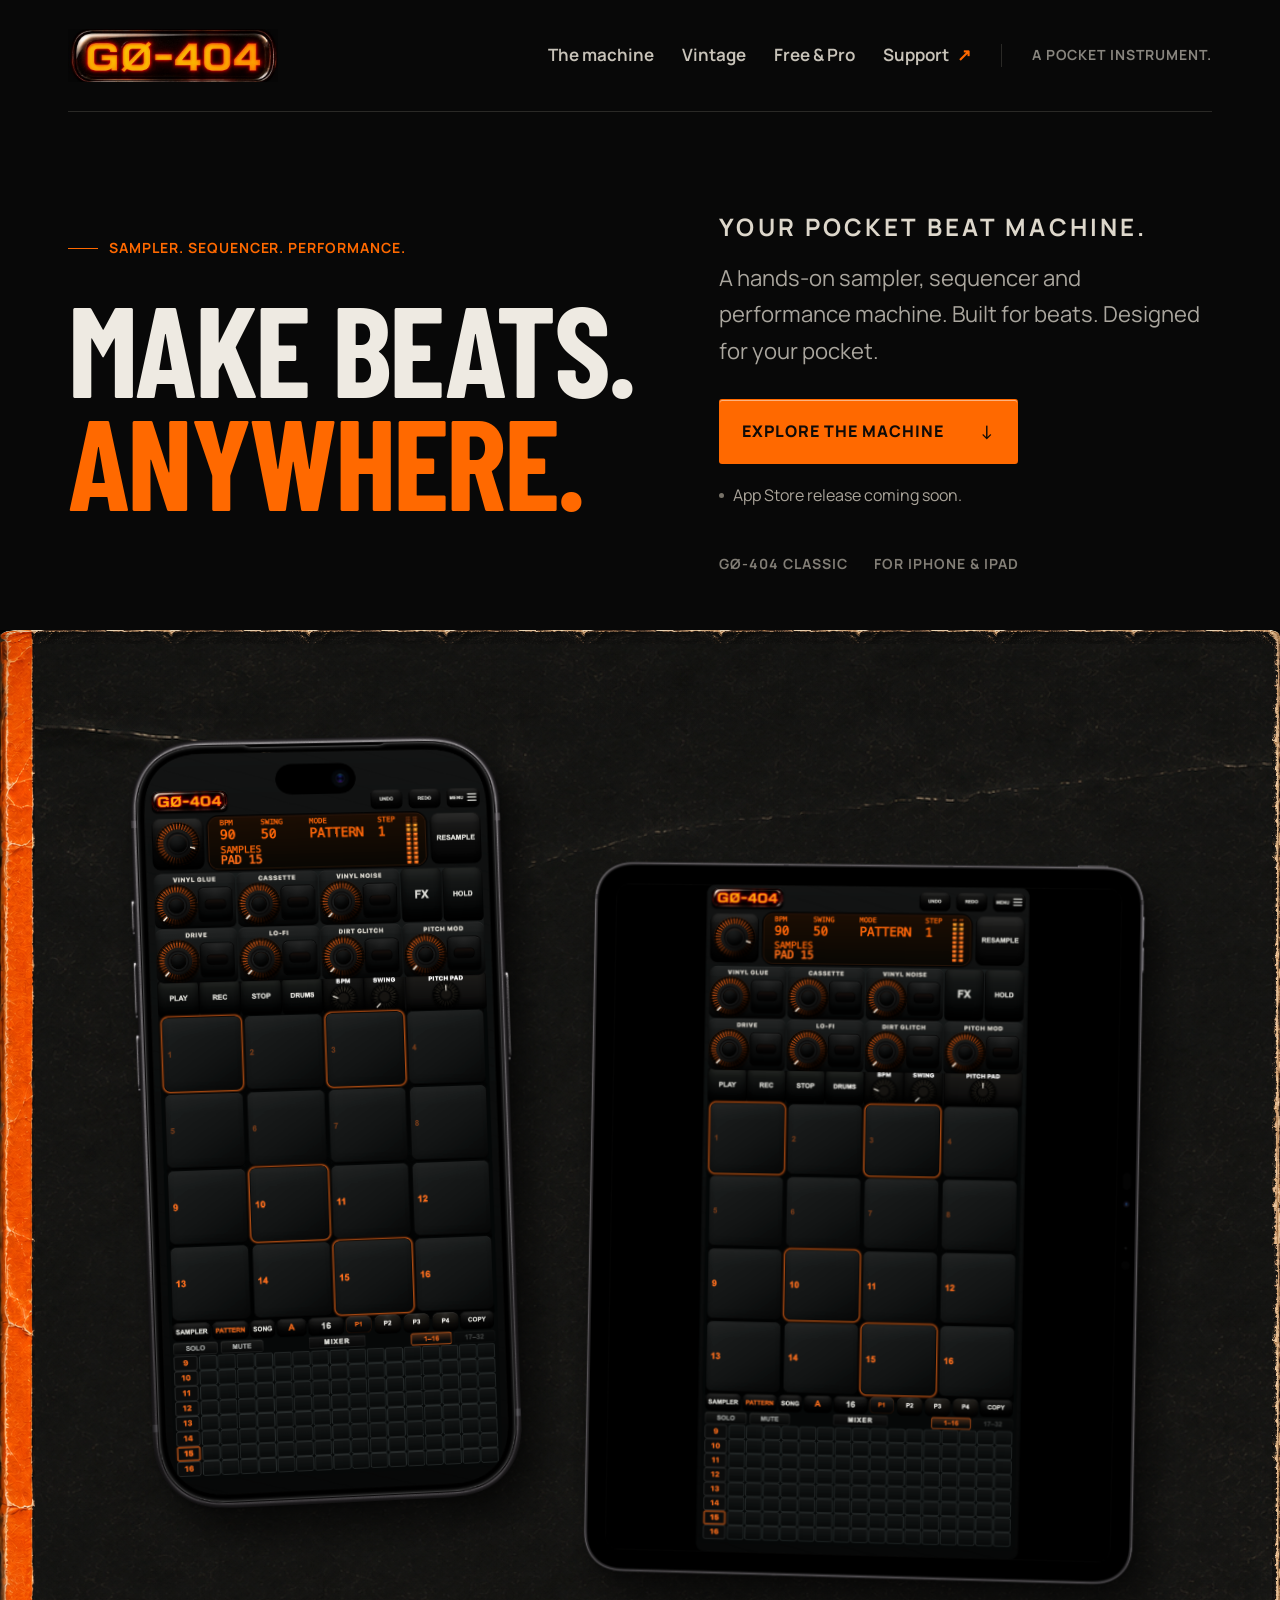
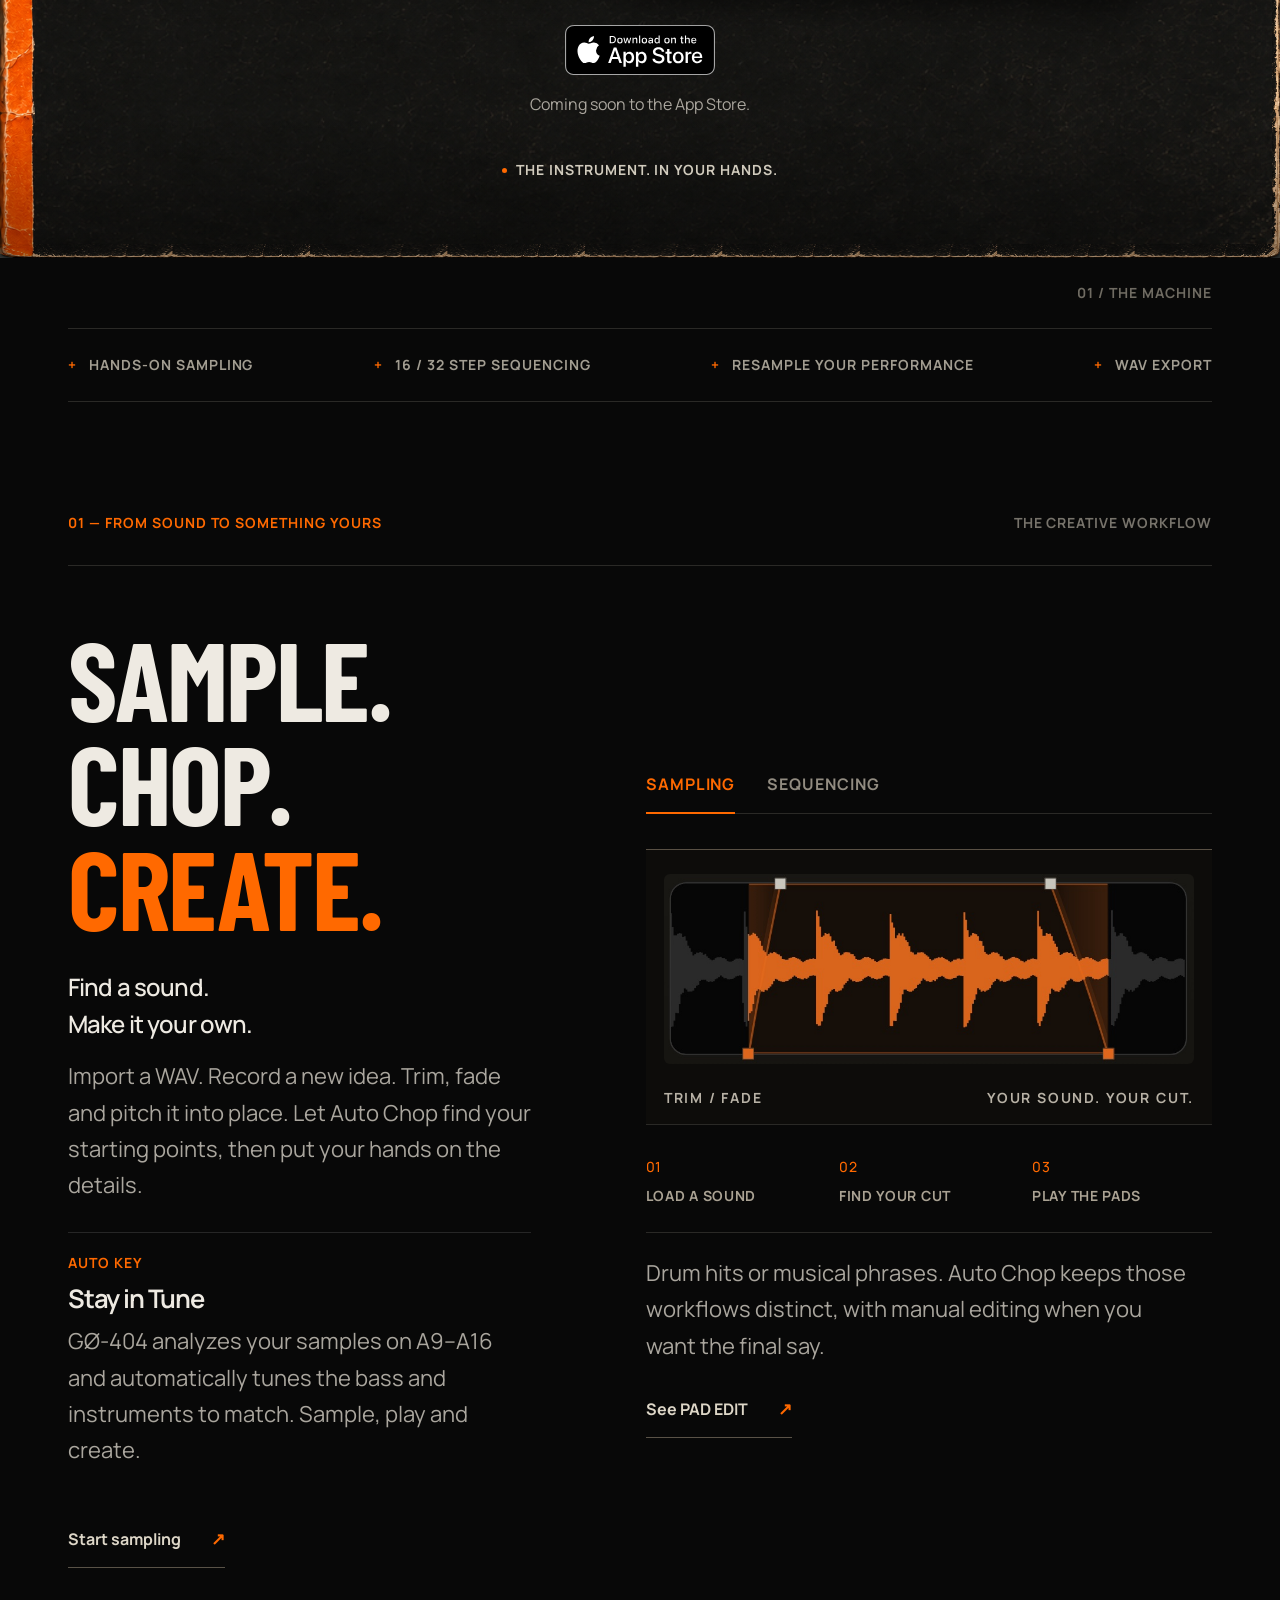
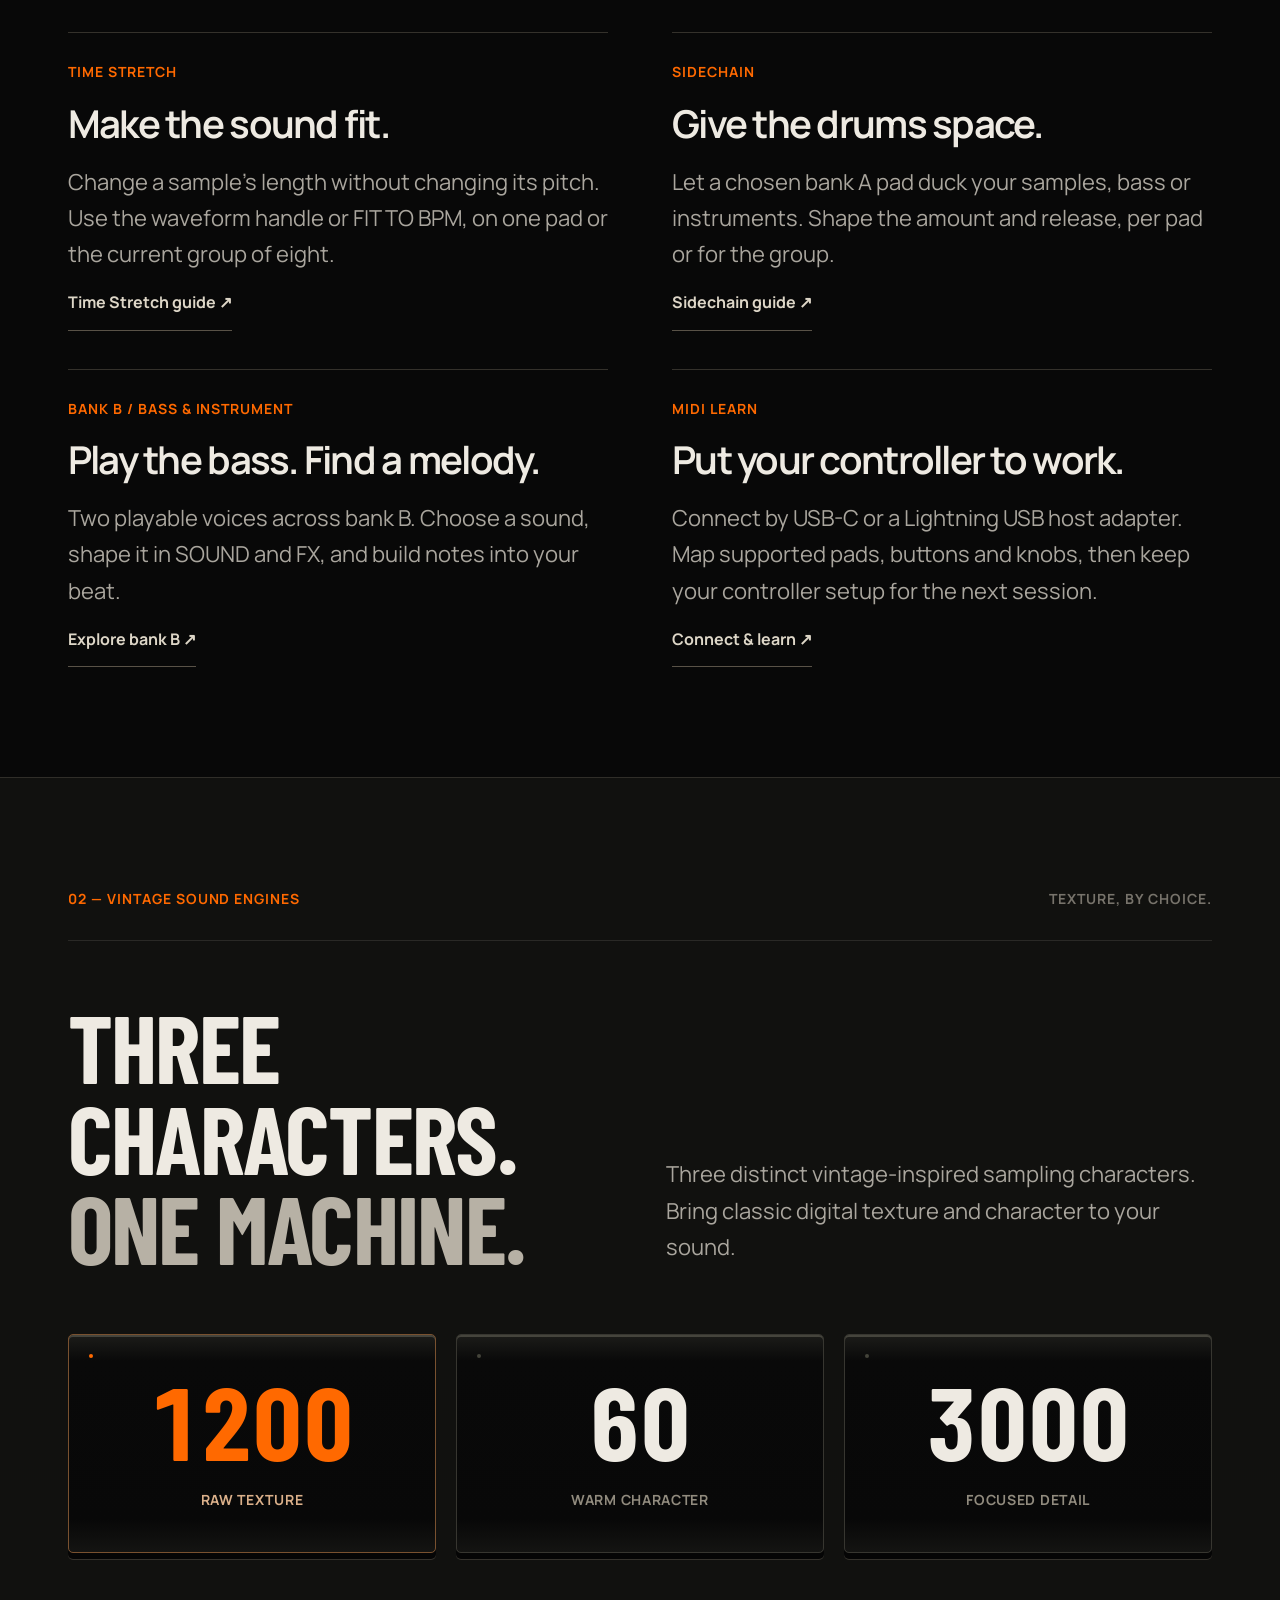
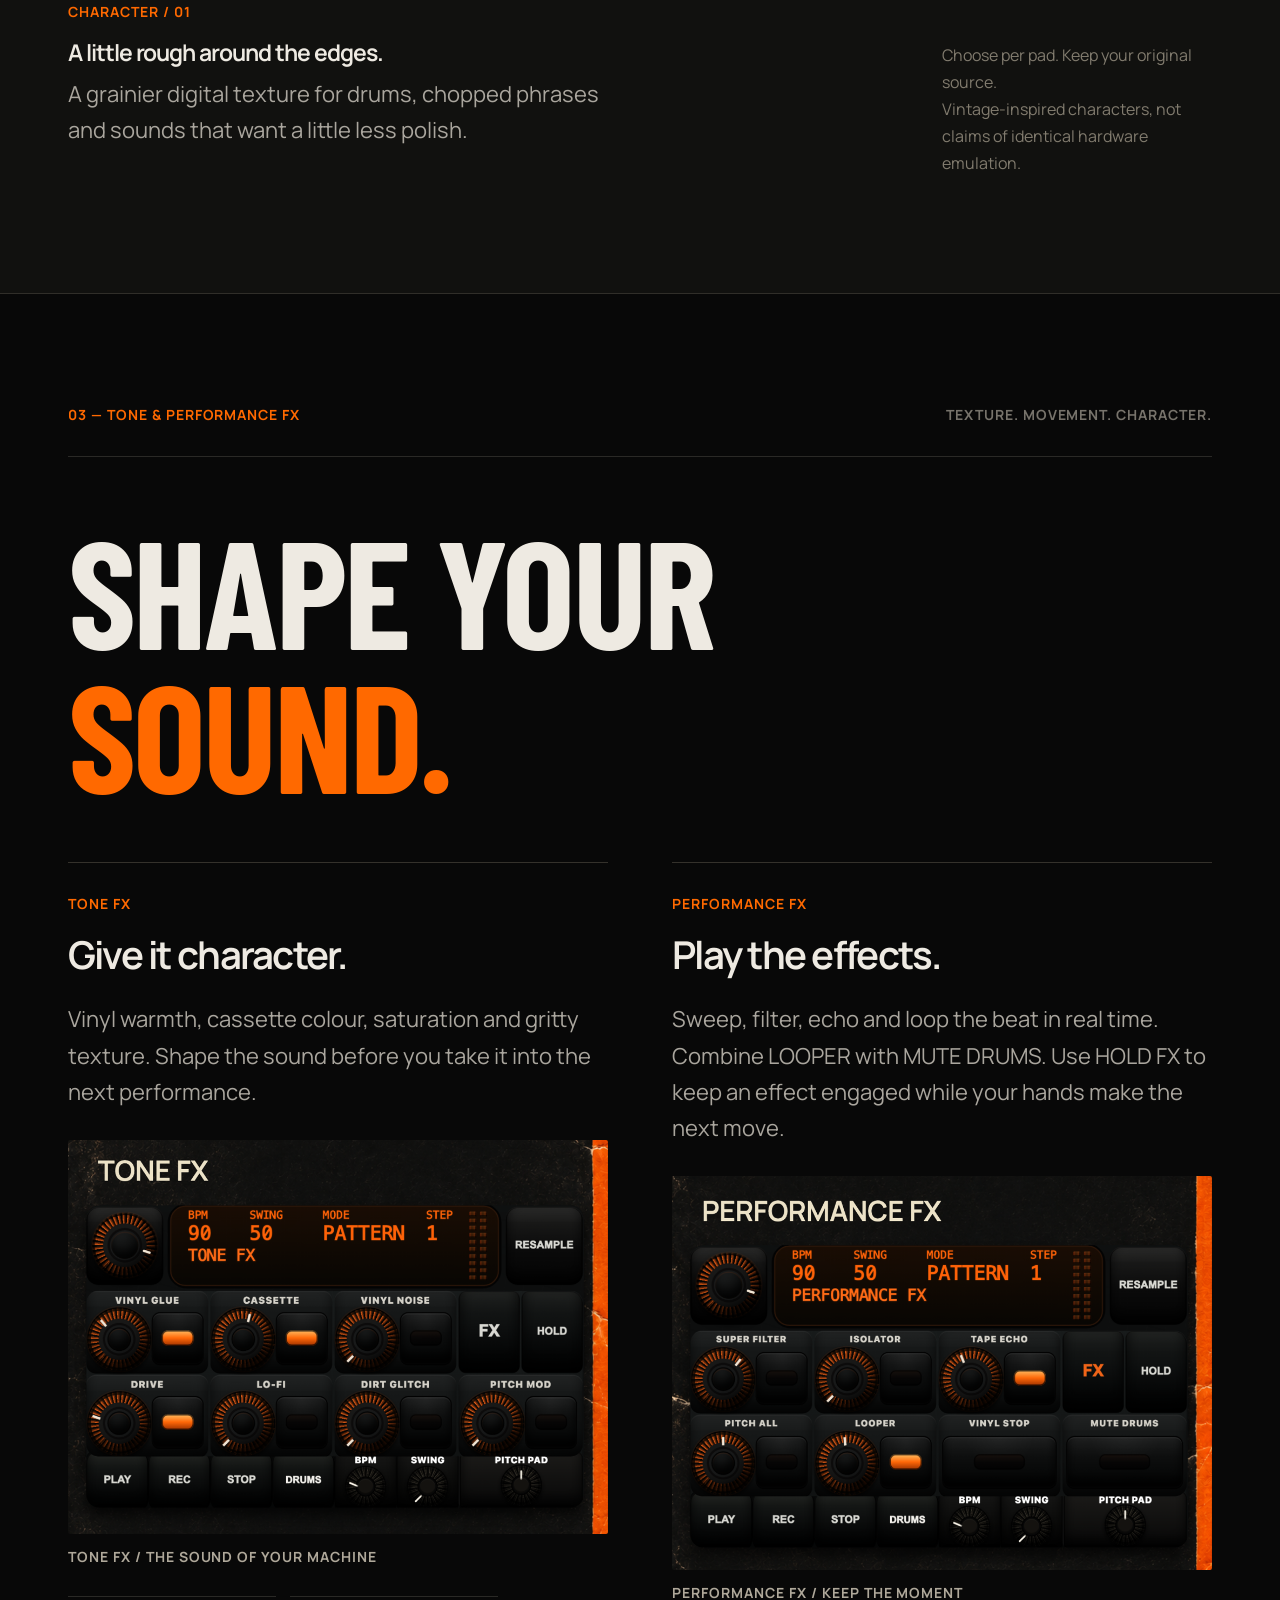
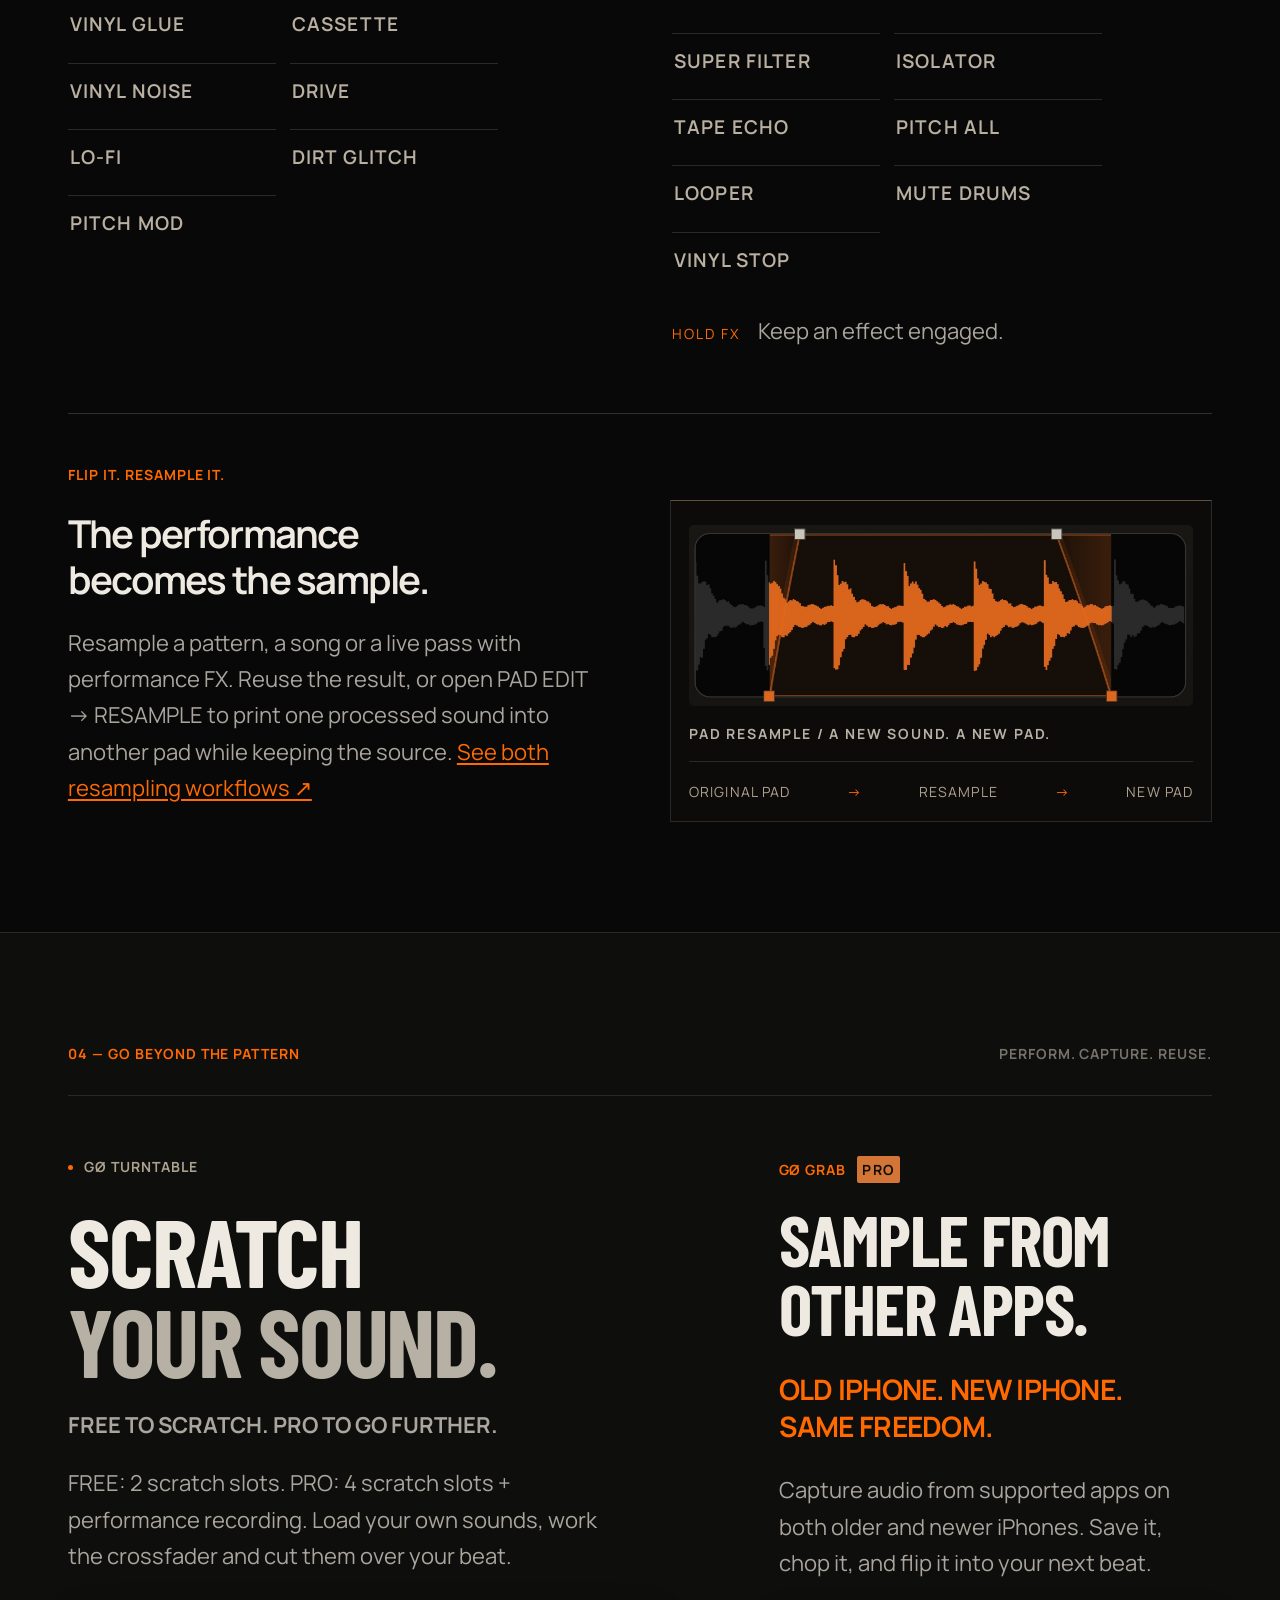
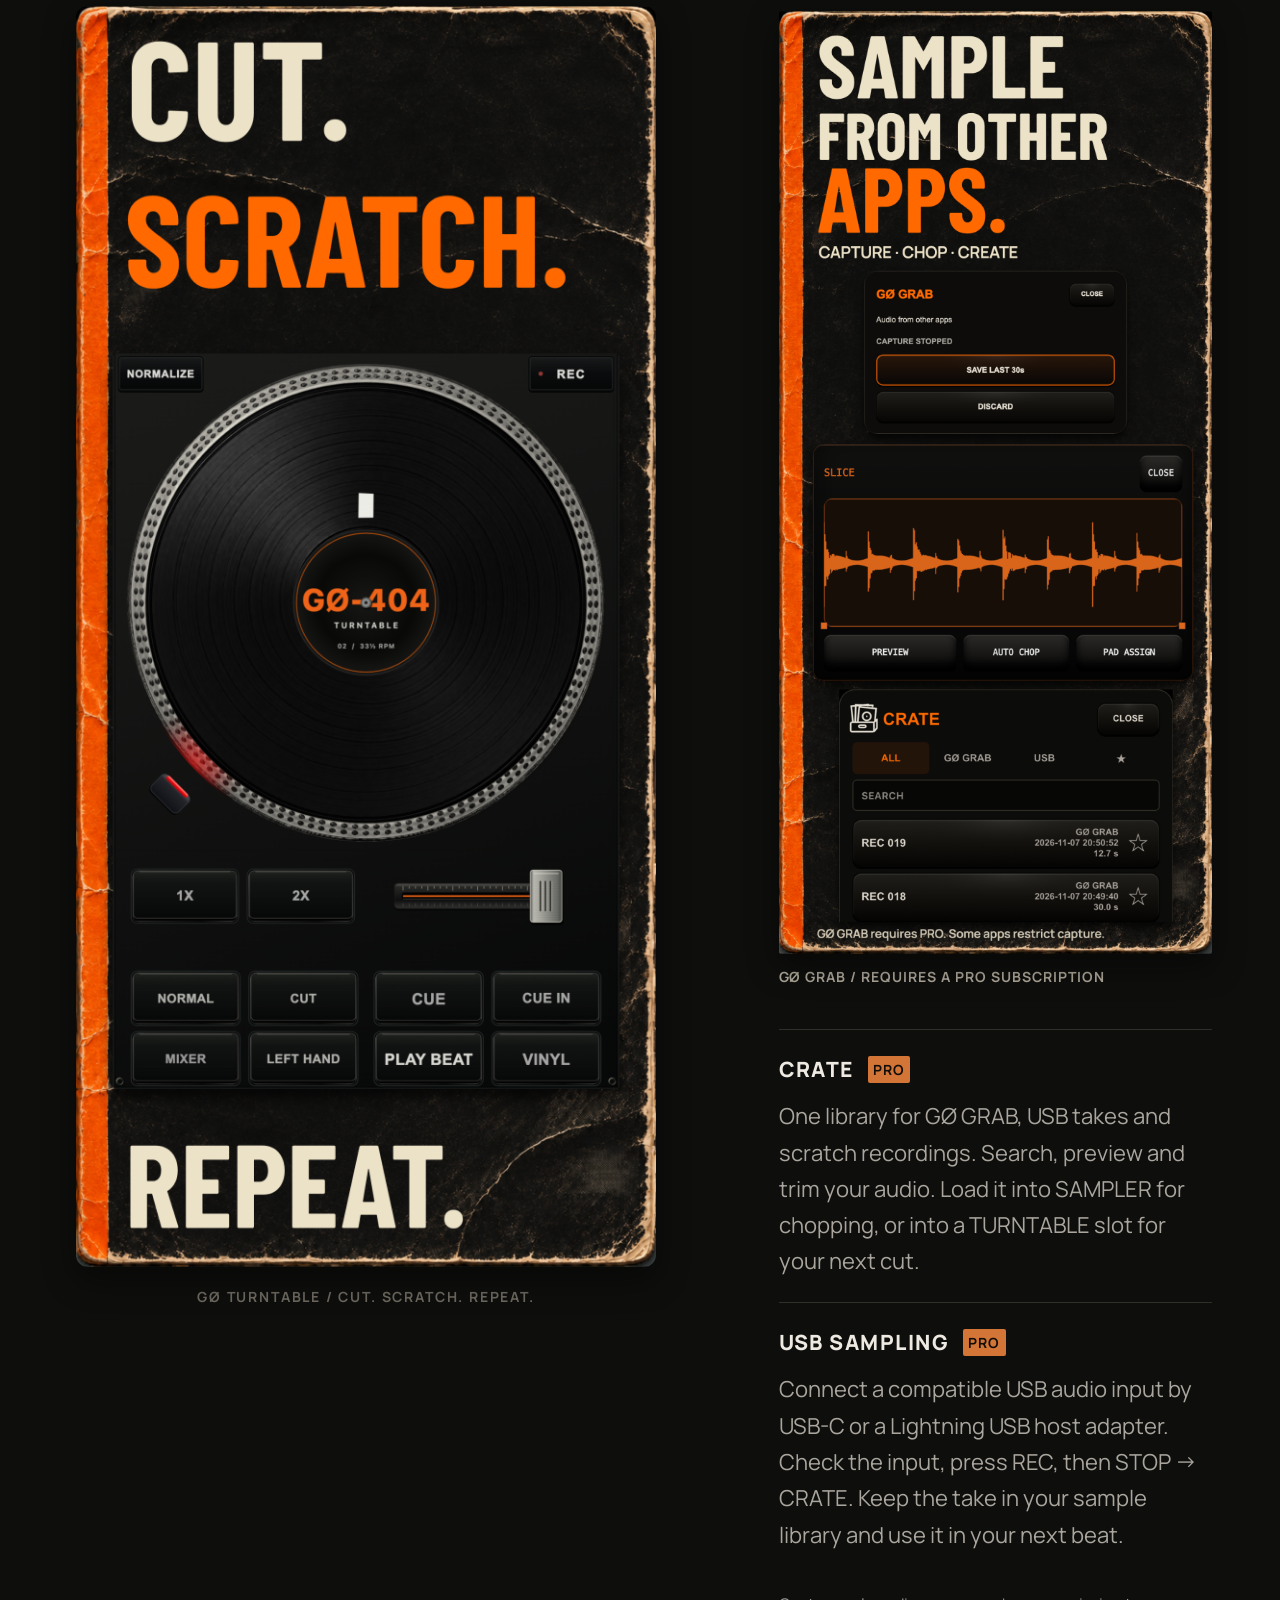
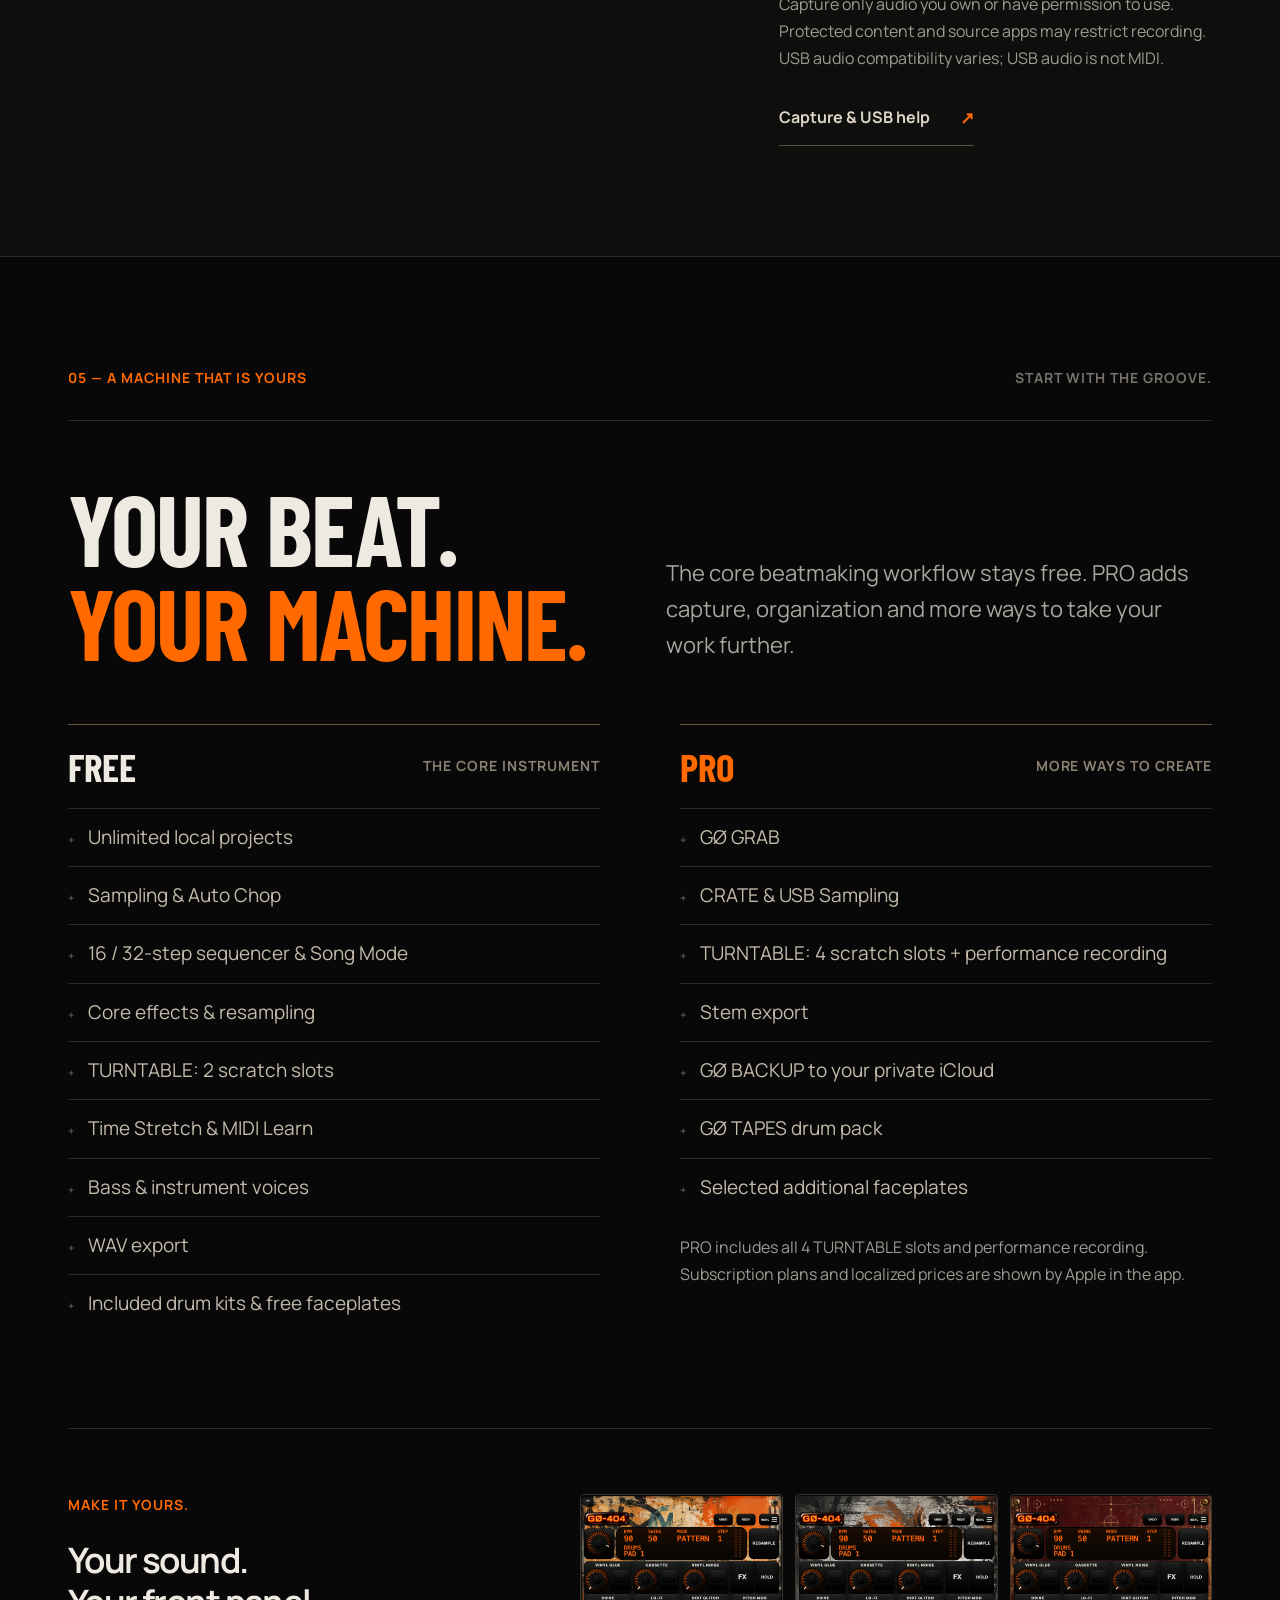
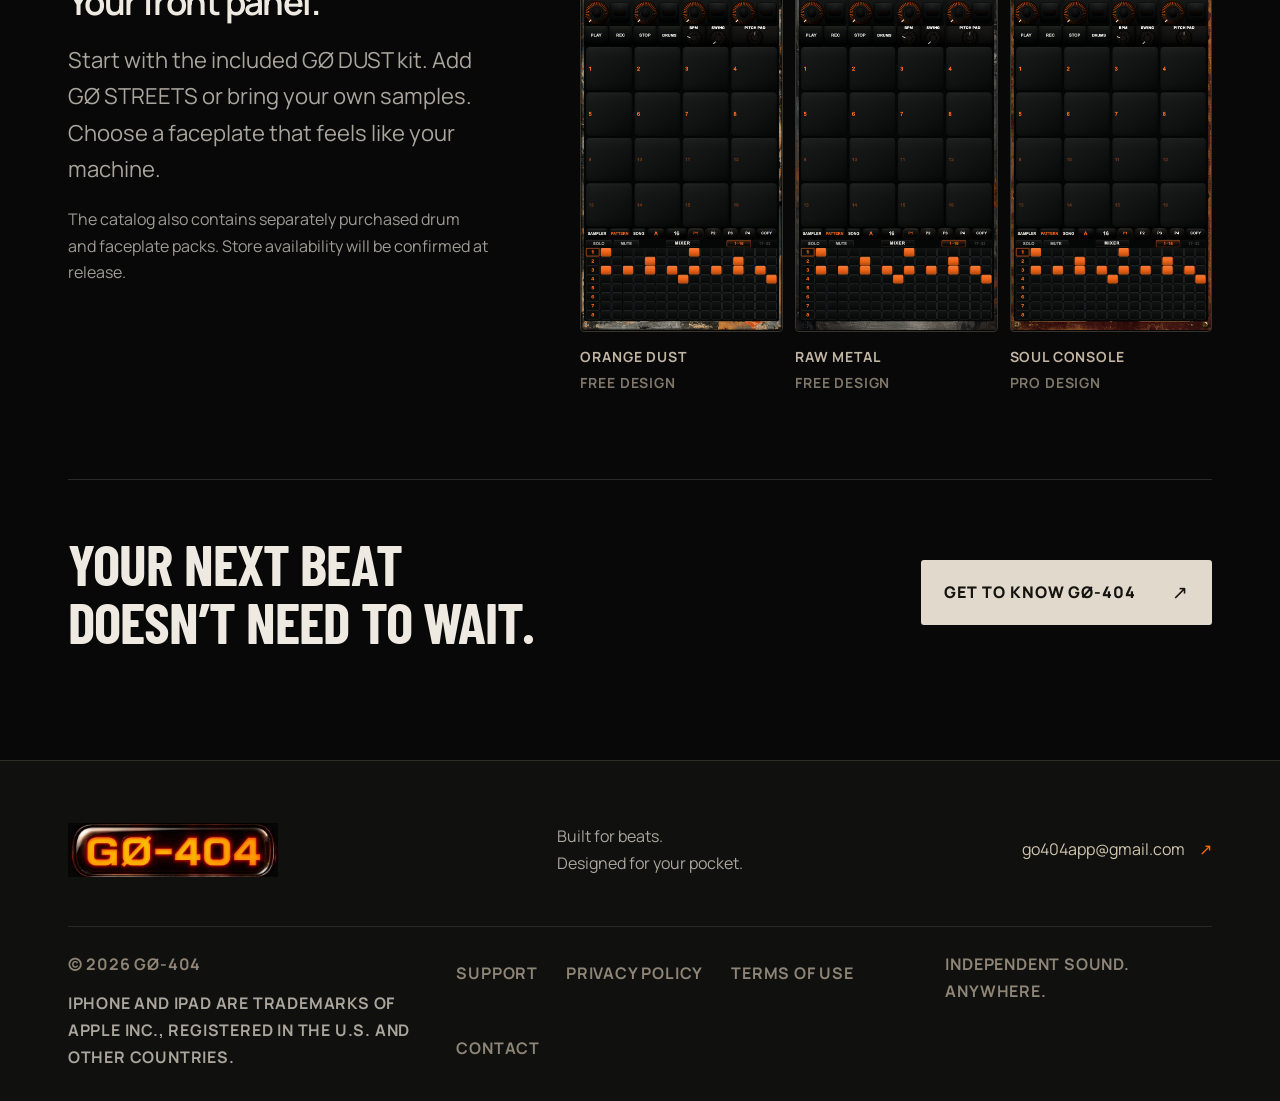
==== commit a3e03b37: "Improve website sleeve sharpness with dense material detail and sliced edges" ====
--- a/docs/index.html
+++ b/docs/index.html
@@ -1,4 +1,4 @@
-<!doctype html><html lang="en-US"><head><meta charset="utf-8"><meta name="viewport" content="width=device-width, initial-scale=1, viewport-fit=cover"><meta name="color-scheme" content="dark"><meta name="theme-color" content="#080808"><meta name="description" content="A hands-on sampler, sequencer and performance machine for iPhone. Sample, chop, build your groove and resample it into something yours."><meta name="robots" content="index, follow"><title>GØ-404 — Make Beats. Anywhere.</title><meta property="og:type" content="website"><meta property="og:title" content="GØ-404 — Make Beats. Anywhere."><meta property="og:description" content="A hands-on sampler, sequencer and performance machine for iPhone. Sample, chop, build your groove and resample it into something yours."><meta property="og:site_name" content="GØ-404"><meta property="og:locale" content="en_US"><link rel="canonical" href="https://go404.app/"><meta property="og:url" content="https://go404.app/"><meta property="og:image" content="https://go404.app/assets/machine-empty.png?v=empty-grid-20261108"><link rel="icon" href="./assets/favicon.png" type="image/png"><link rel="preload" href="./assets/fonts/BarlowCondensed-Bold.ttf" as="font" type="font/ttf" crossorigin><link rel="stylesheet" href="./assets/site.css?v=campaign-black-v5-20261111"><script src="./assets/site.js" defer></script><script type="application/ld+json">{"@context":"https://schema.org","@type":"SoftwareApplication","name":"GØ-404","description":"A hands-on sampler, sequencer and performance machine for iPhone. Sample, chop, build your groove and resample it into something yours.","inLanguage":"en-US","applicationCategory":"MusicApplication","operatingSystem":"iOS","url":"https://go404.app/"}</script></head><body><a class="skip-link" href="#main">Skip to content</a><header class="site-header"><a class="brand" href="./" aria-label="GØ-404 home"><img src="./assets/go404-logo.jpg" width="160" height="41" alt="GØ-404"></a><button class="menu-toggle" aria-controls="site-nav" aria-expanded="false"><span>MENU</span><span class="menu-lines" aria-hidden="true"></span></button><nav id="site-nav" aria-label="Main navigation"><a href="./#inside">The machine</a><a href="./#vintage">Vintage</a><a href="./#free-pro">Free &amp; Pro</a><a href="./support/" >Support <span aria-hidden="true">↗</span></a></nav><span class="header-note">A POCKET INSTRUMENT.</span></header><main id="main"><section class="hero" aria-labelledby="hero-title"><div class="hero-copy"><div class="hero-intro"><p class="eyebrow"><span class="little-line"></span>SAMPLER. SEQUENCER. PERFORMANCE.</p><h1 id="hero-title">MAKE BEATS.<br><span>ANYWHERE.</span></h1></div><div class="hero-details"><p class="hero-subtitle">YOUR POCKET BEAT MACHINE.</p><p class="hero-description">A hands-on sampler, sequencer and performance machine. Built for beats. Designed for your pocket.</p><div class="hero-actions"><a class="button button-orange" href="#inside">EXPLORE THE MACHINE <span aria-hidden="true">↓</span></a><p class="store-slot"><span class="status-dot" aria-hidden="true"></span>App Store release coming soon.</p></div><div class="hero-footnote"><span>GØ-404 CLASSIC</span><span>FOR IPHONE &amp; IPAD</span></div></div></div><figure class="hero-product" id="devices"><div class="device-pair"><div class="device-ipad"><img src="assets/machine-ipad-lit-v4.svg?v=device-stage-v3-20261111" decoding="async" width="2300" height="3000" alt="GØ-404 on iPad: the original narrow machine geometry centred with black side margins, four illuminated pads and an empty sequencer."></div><div class="device-phone"><img src="assets/machine-phone-lit-v4.svg?v=device-stage-v3-20261111" fetchpriority="high" decoding="async" width="1350" height="2760" alt="GØ-404 on iPhone with four illuminated pads and an empty step sequencer."></div></div><div class="app-store-placement"><button type="button" class="app-store-badge" disabled aria-label="App Store release coming soon"><img src="assets/download-on-the-app-store.svg" alt="Download on the App Store" width="120" height="40"></button><p class="app-store-status">Coming soon to the App Store.</p></div><figcaption><span class="status-dot" aria-hidden="true"></span>THE INSTRUMENT. IN YOUR HANDS.</figcaption></figure><span class="hero-index" aria-hidden="true">01 / THE MACHINE</span></section>
+<!doctype html><html lang="en-US"><head><meta charset="utf-8"><meta name="viewport" content="width=device-width, initial-scale=1, viewport-fit=cover"><meta name="color-scheme" content="dark"><meta name="theme-color" content="#080808"><meta name="description" content="A hands-on sampler, sequencer and performance machine for iPhone. Sample, chop, build your groove and resample it into something yours."><meta name="robots" content="index, follow"><title>GØ-404 — Make Beats. Anywhere.</title><meta property="og:type" content="website"><meta property="og:title" content="GØ-404 — Make Beats. Anywhere."><meta property="og:description" content="A hands-on sampler, sequencer and performance machine for iPhone. Sample, chop, build your groove and resample it into something yours."><meta property="og:site_name" content="GØ-404"><meta property="og:locale" content="en_US"><link rel="canonical" href="https://go404.app/"><meta property="og:url" content="https://go404.app/"><meta property="og:image" content="https://go404.app/assets/machine-empty.png?v=empty-grid-20261108"><link rel="icon" href="./assets/favicon.png" type="image/png"><link rel="preload" href="./assets/fonts/BarlowCondensed-Bold.ttf" as="font" type="font/ttf" crossorigin><link rel="stylesheet" href="./assets/site.css?v=sharp-material-v6-20261111"><script src="./assets/site.js" defer></script><script type="application/ld+json">{"@context":"https://schema.org","@type":"SoftwareApplication","name":"GØ-404","description":"A hands-on sampler, sequencer and performance machine for iPhone. Sample, chop, build your groove and resample it into something yours.","inLanguage":"en-US","applicationCategory":"MusicApplication","operatingSystem":"iOS","url":"https://go404.app/"}</script></head><body><a class="skip-link" href="#main">Skip to content</a><header class="site-header"><a class="brand" href="./" aria-label="GØ-404 home"><img src="./assets/go404-logo.jpg" width="160" height="41" alt="GØ-404"></a><button class="menu-toggle" aria-controls="site-nav" aria-expanded="false"><span>MENU</span><span class="menu-lines" aria-hidden="true"></span></button><nav id="site-nav" aria-label="Main navigation"><a href="./#inside">The machine</a><a href="./#vintage">Vintage</a><a href="./#free-pro">Free &amp; Pro</a><a href="./support/" >Support <span aria-hidden="true">↗</span></a></nav><span class="header-note">A POCKET INSTRUMENT.</span></header><main id="main"><section class="hero" aria-labelledby="hero-title"><div class="hero-copy"><div class="hero-intro"><p class="eyebrow"><span class="little-line"></span>SAMPLER. SEQUENCER. PERFORMANCE.</p><h1 id="hero-title">MAKE BEATS.<br><span>ANYWHERE.</span></h1></div><div class="hero-details"><p class="hero-subtitle">YOUR POCKET BEAT MACHINE.</p><p class="hero-description">A hands-on sampler, sequencer and performance machine. Built for beats. Designed for your pocket.</p><div class="hero-actions"><a class="button button-orange" href="#inside">EXPLORE THE MACHINE <span aria-hidden="true">↓</span></a><p class="store-slot"><span class="status-dot" aria-hidden="true"></span>App Store release coming soon.</p></div><div class="hero-footnote"><span>GØ-404 CLASSIC</span><span>FOR IPHONE &amp; IPAD</span></div></div></div><figure class="hero-product" id="devices"><div class="device-pair"><div class="device-ipad"><img src="assets/machine-ipad-lit-v4.svg?v=device-stage-v3-20261111" decoding="async" width="2300" height="3000" alt="GØ-404 on iPad: the original narrow machine geometry centred with black side margins, four illuminated pads and an empty sequencer."></div><div class="device-phone"><img src="assets/machine-phone-lit-v4.svg?v=device-stage-v3-20261111" fetchpriority="high" decoding="async" width="1350" height="2760" alt="GØ-404 on iPhone with four illuminated pads and an empty step sequencer."></div></div><div class="app-store-placement"><button type="button" class="app-store-badge" disabled aria-label="App Store release coming soon"><img src="assets/download-on-the-app-store.svg" alt="Download on the App Store" width="120" height="40"></button><p class="app-store-status">Coming soon to the App Store.</p></div><figcaption><span class="status-dot" aria-hidden="true"></span>THE INSTRUMENT. IN YOUR HANDS.</figcaption></figure><span class="hero-index" aria-hidden="true">01 / THE MACHINE</span></section>
 <div class="spec-strip" aria-label="At a glance"><span>HANDS-ON SAMPLING</span><span>16 / 32 STEP SEQUENCING</span><span>RESAMPLE YOUR PERFORMANCE</span><span>WAV EXPORT</span></div>
 <section class="section inside" id="inside" aria-labelledby="inside-title"><div class="section-head"><p class="eyebrow">01 — FROM SOUND TO SOMETHING YOURS</p><span class="section-label">THE CREATIVE WORKFLOW</span></div><div class="inside-grid"><div><h2 id="inside-title">SAMPLE.<br>CHOP.<br><span class="orange">CREATE.</span></h2><p class="lede">Find a sound.<br>Make it your own.</p><p>Import a WAV. Record a new idea. Trim, fade and pitch it into place. Let Auto Chop find your starting points, then put your hands on the details.</p><div class="auto-key-feature"><p class="eyebrow">AUTO KEY</p><h3>Stay in Tune</h3><p>GØ-404 analyzes your samples on A9–A16 and automatically tunes the bass and instruments to match. Sample, play and create.</p></div><a class="text-link" href="support/#sampling">Start sampling <span aria-hidden="true">↗</span></a></div><div class="workflow-view"><div class="tabs" role="tablist" aria-label="Explore the workflow"><button role="tab" id="tab-sampling" aria-selected="true" aria-controls="panel-sampling">SAMPLING</button><button role="tab" id="tab-sequencing" aria-selected="false" aria-controls="panel-sequencing" tabindex="-1">SEQUENCING</button></div><div role="tabpanel" tabindex="0" id="panel-sampling" aria-labelledby="tab-sampling"><figure class="wave-display"><img loading="lazy" src="assets/waveform.jpg?v=pad-final-20261101" width="900" height="322" alt="Real GØ-404 waveform editor with a selected range and precise trim and fade markers."><figcaption><span>TRIM / FADE</span><span>YOUR SOUND. YOUR CUT.</span></figcaption></figure><div class="workflow-steps"><span><b>01</b> LOAD A SOUND</span><span><b>02</b> FIND YOUR CUT</span><span><b>03</b> PLAY THE PADS</span></div><p class="detail-copy">Drum hits or musical phrases. Auto Chop keeps those workflows distinct, with manual editing when you want the final say.</p><button class="text-link image-open" data-image="assets/pad-edit-vintage-model-lamps-20261110.png?v=stereo-compact-v3" data-alt="GØ-404 PAD EDIT, showing a real waveform, hardware-style knobs and Vintage control.">See PAD EDIT <span aria-hidden="true">↗</span></button></div><div role="tabpanel" tabindex="0" id="panel-sequencing" aria-labelledby="tab-sequencing" hidden><figure class="sequence-display"><img loading="lazy" src="assets/sequencer.jpg" width="936" height="460" alt="Actual GØ-404 pad and step-sequencer controls, including patterns P1 to P4."><figcaption><span>BUILD YOUR GROOVE.</span><span>16 / 32 STEPS</span></figcaption></figure><div class="workflow-steps"><span><b>01</b> PLAY A PATTERN</span><span><b>02</b> ADD THE SWING</span><span><b>03</b> BUILD A SONG</span></div><p class="detail-copy">Four patterns, Song Mode, swing and bass pads. Start with a drum kit, find a new variation with DRUMS, and build the rhythm, bass and melody together.</p><a class="text-link" href="support/#sequencing">Explore patterns <span aria-hidden="true">↗</span></a></div></div></div><!-- verified-feature-guide-20261109 --><div class="workflow-features" aria-label="More ways to build your beat">
 <article><p class="eyebrow">TIME STRETCH</p><h3>Make the sound fit.</h3><p>Change a sample’s length without changing its pitch. Use the waveform handle or FIT TO BPM, on one pad or the current group of eight.</p><a class="text-link" href="support/#time-stretch">Time Stretch guide ↗</a></article>
--- a/docs/assets/site.css
+++ b/docs/assets/site.css
@@ -199,7 +199,7 @@
 /* Approved NYC vinyl campaign: exact title orange, original sleeve texture. */
 /* The background spans the full hero, with room around both real devices. */
 .hero-product{isolation:isolate;overflow:hidden;margin-left:calc(-1 * var(--gutter));margin-right:calc(-1 * var(--gutter));padding:clamp(64px,8vw,140px) var(--gutter) clamp(50px,6vw,100px);background:#0b0b0b}
-.hero-product:before{inset:0;width:auto;height:auto;background:url('campaign-sleeve-texture.png') left center/cover;transform:scale(1.02);filter:none;opacity:1;z-index:-2}
+.hero-product:before{inset:0;width:auto;height:auto;box-sizing:border-box;background:url('campaign-ink-grain-v6.svg?v=detail3') center/cover;background-clip:padding-box;border-style:solid;border-width:14px 8px 14px clamp(20px,2.8vw,38px);border-image-source:url('campaign-sleeve-texture.png');border-image-slice:75 22 75 50;border-image-repeat:round;transform:none;filter:none;opacity:1;z-index:-2}
 .hero-product:after{content:'';position:absolute;inset:0;pointer-events:none;background:linear-gradient(180deg,#00000012,transparent 12%,transparent 88%,#00000055);z-index:-1}
 .device-pair{width:min(100%,1180px);padding:0;gap:clamp(32px,5vw,72px);background:transparent;border:0;border-radius:0;perspective:2200px}
 .device-pair:before,.device-pair:after{display:none}
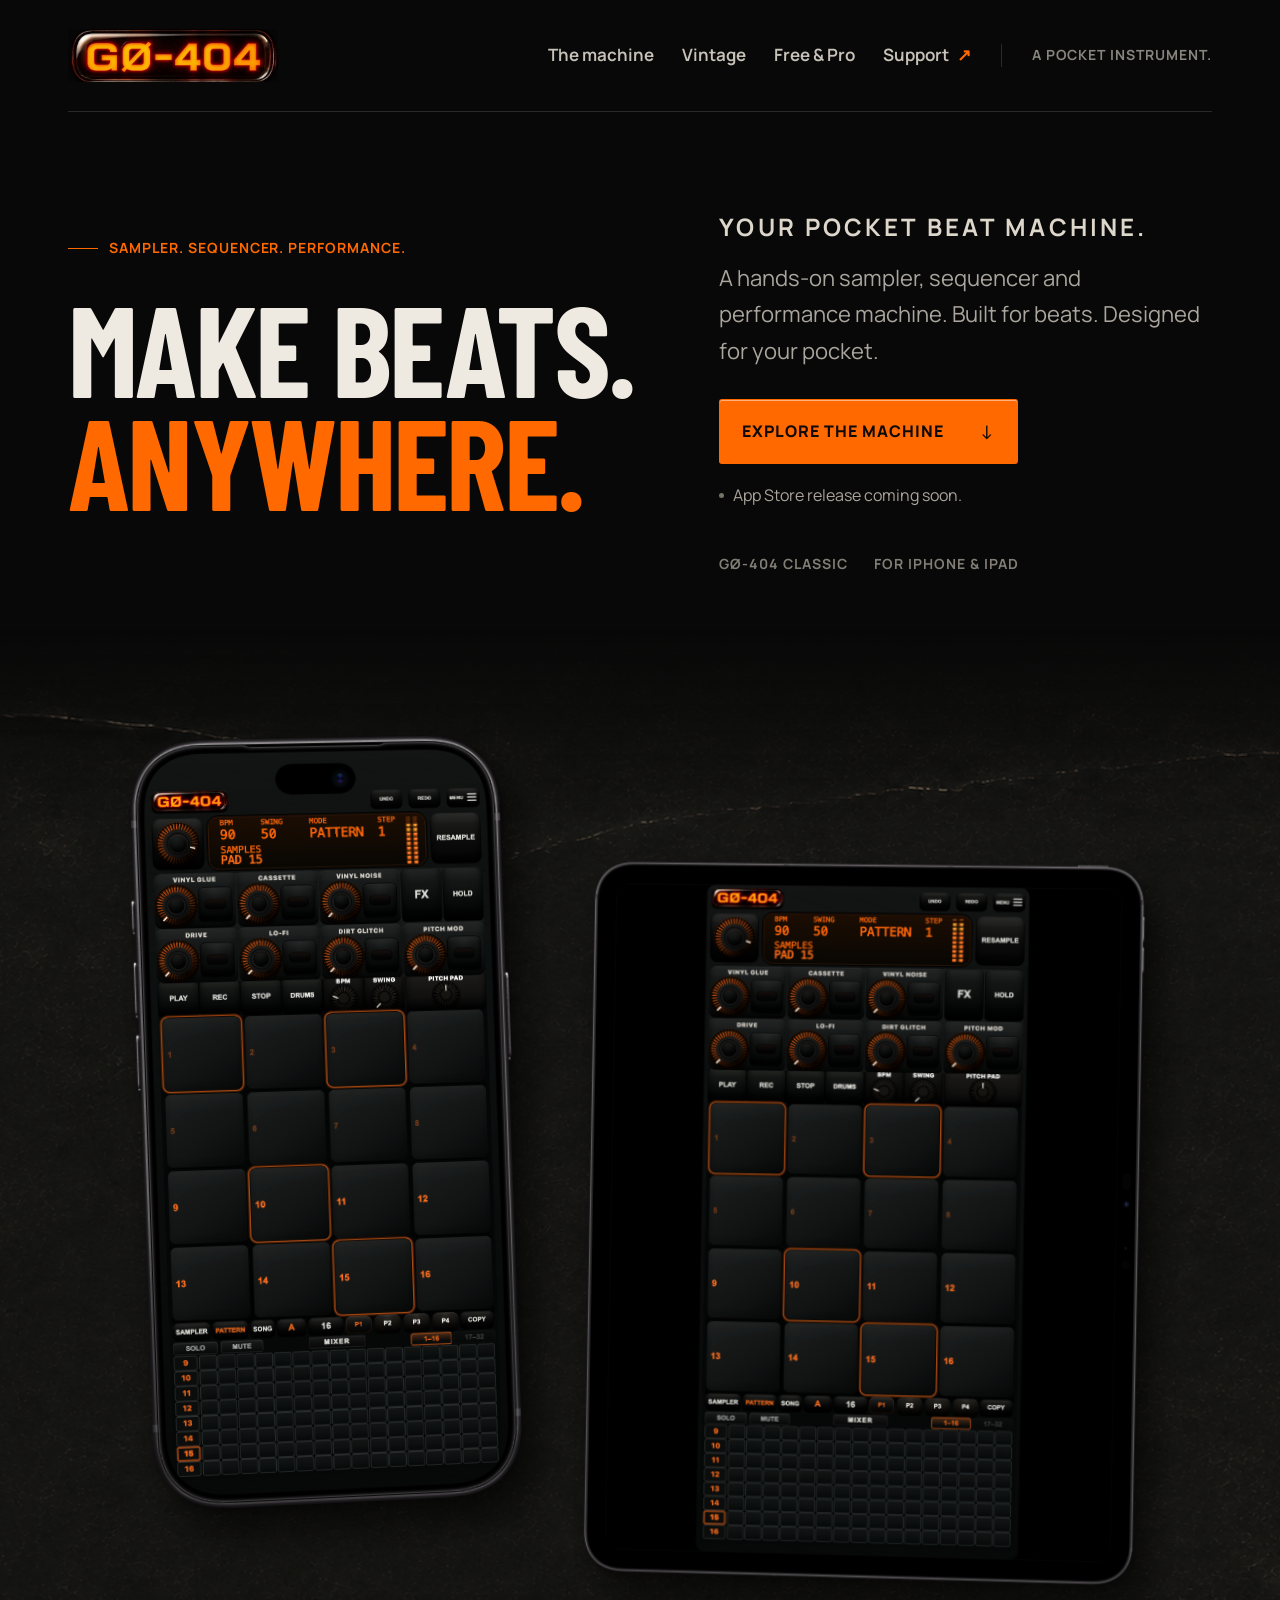
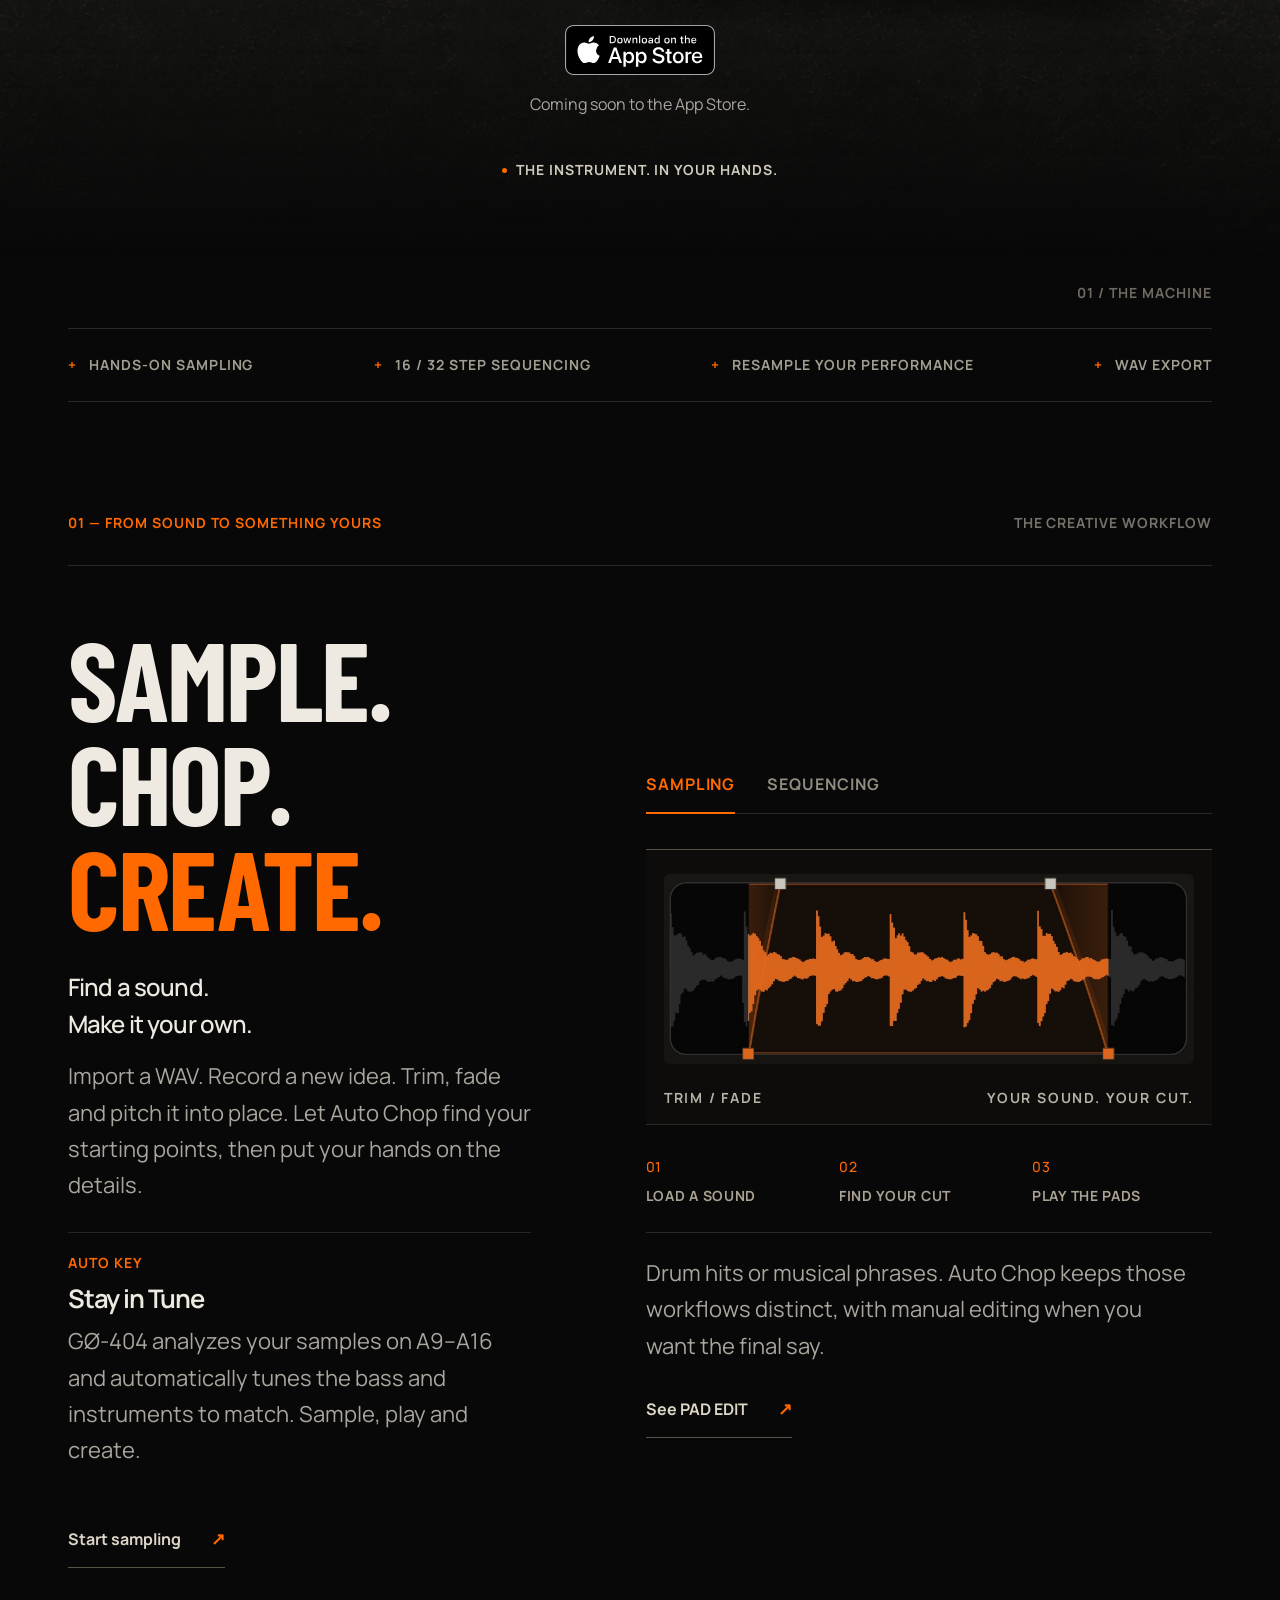
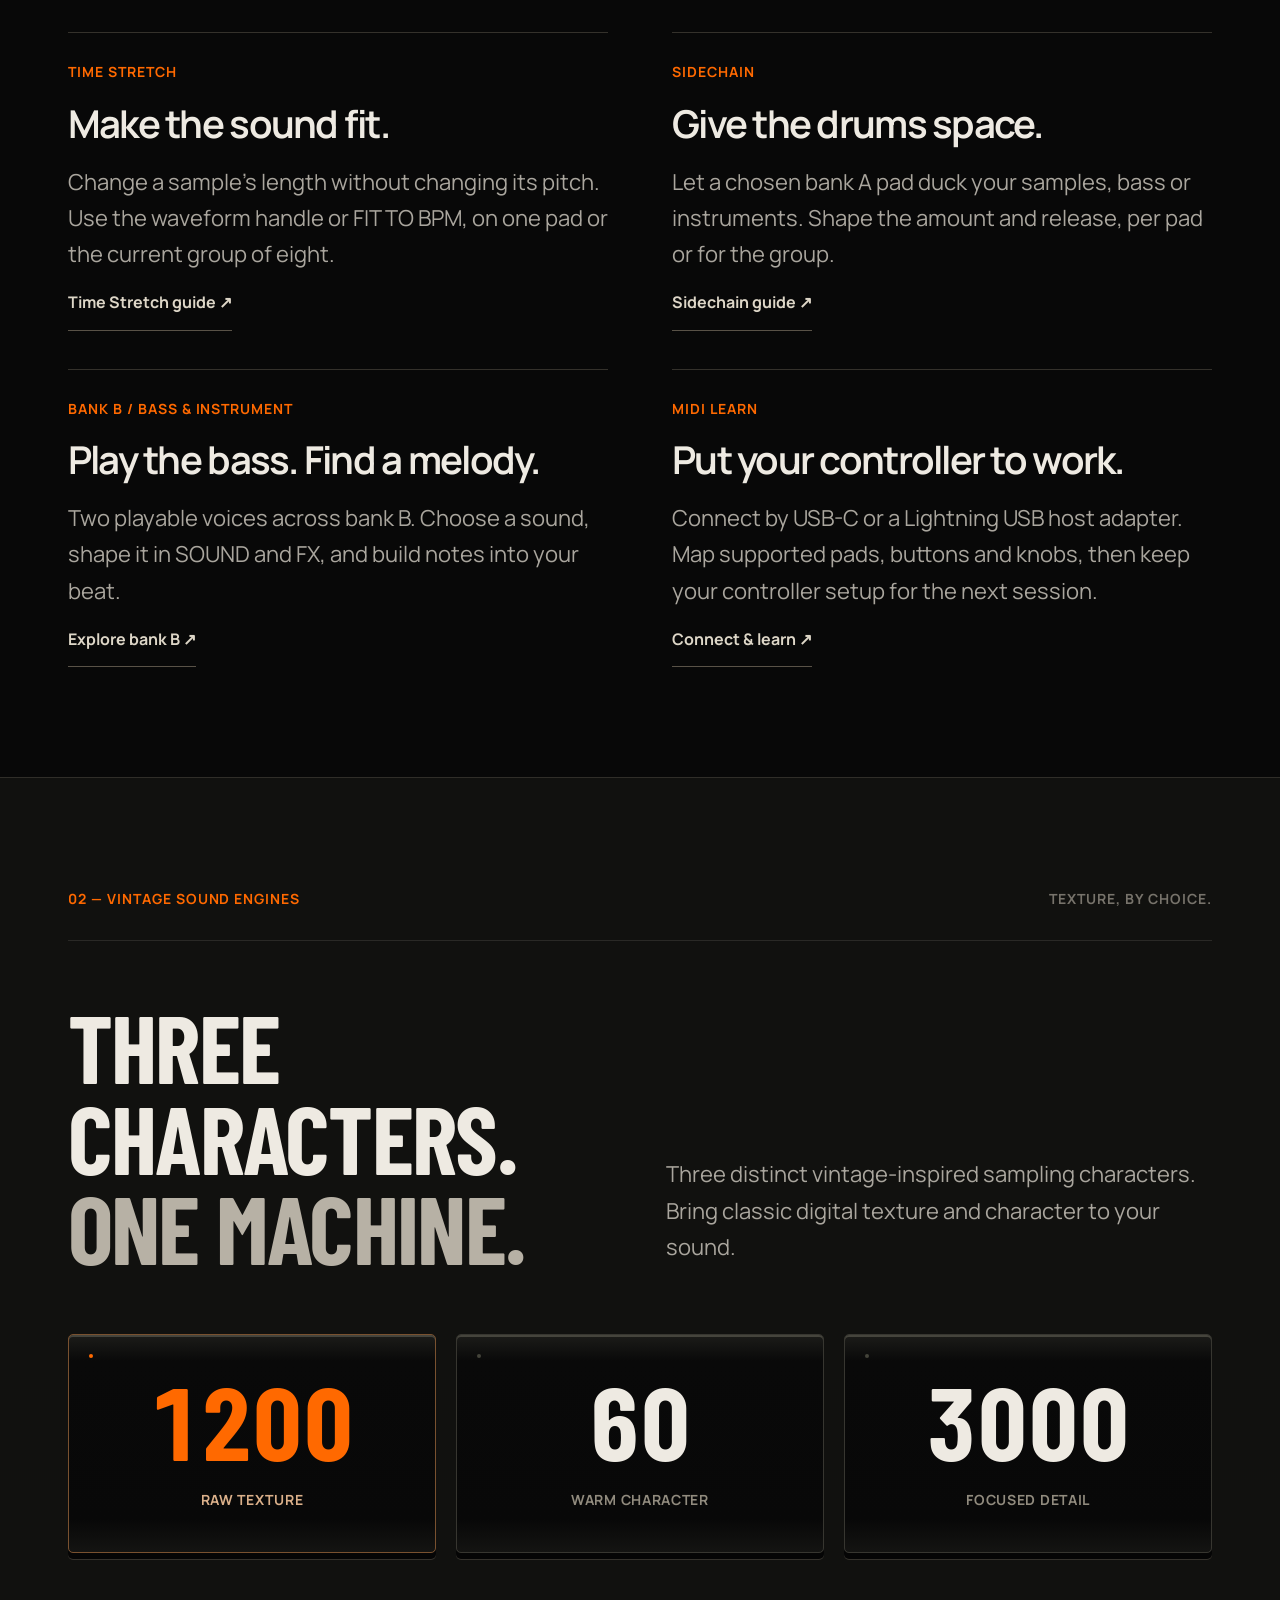
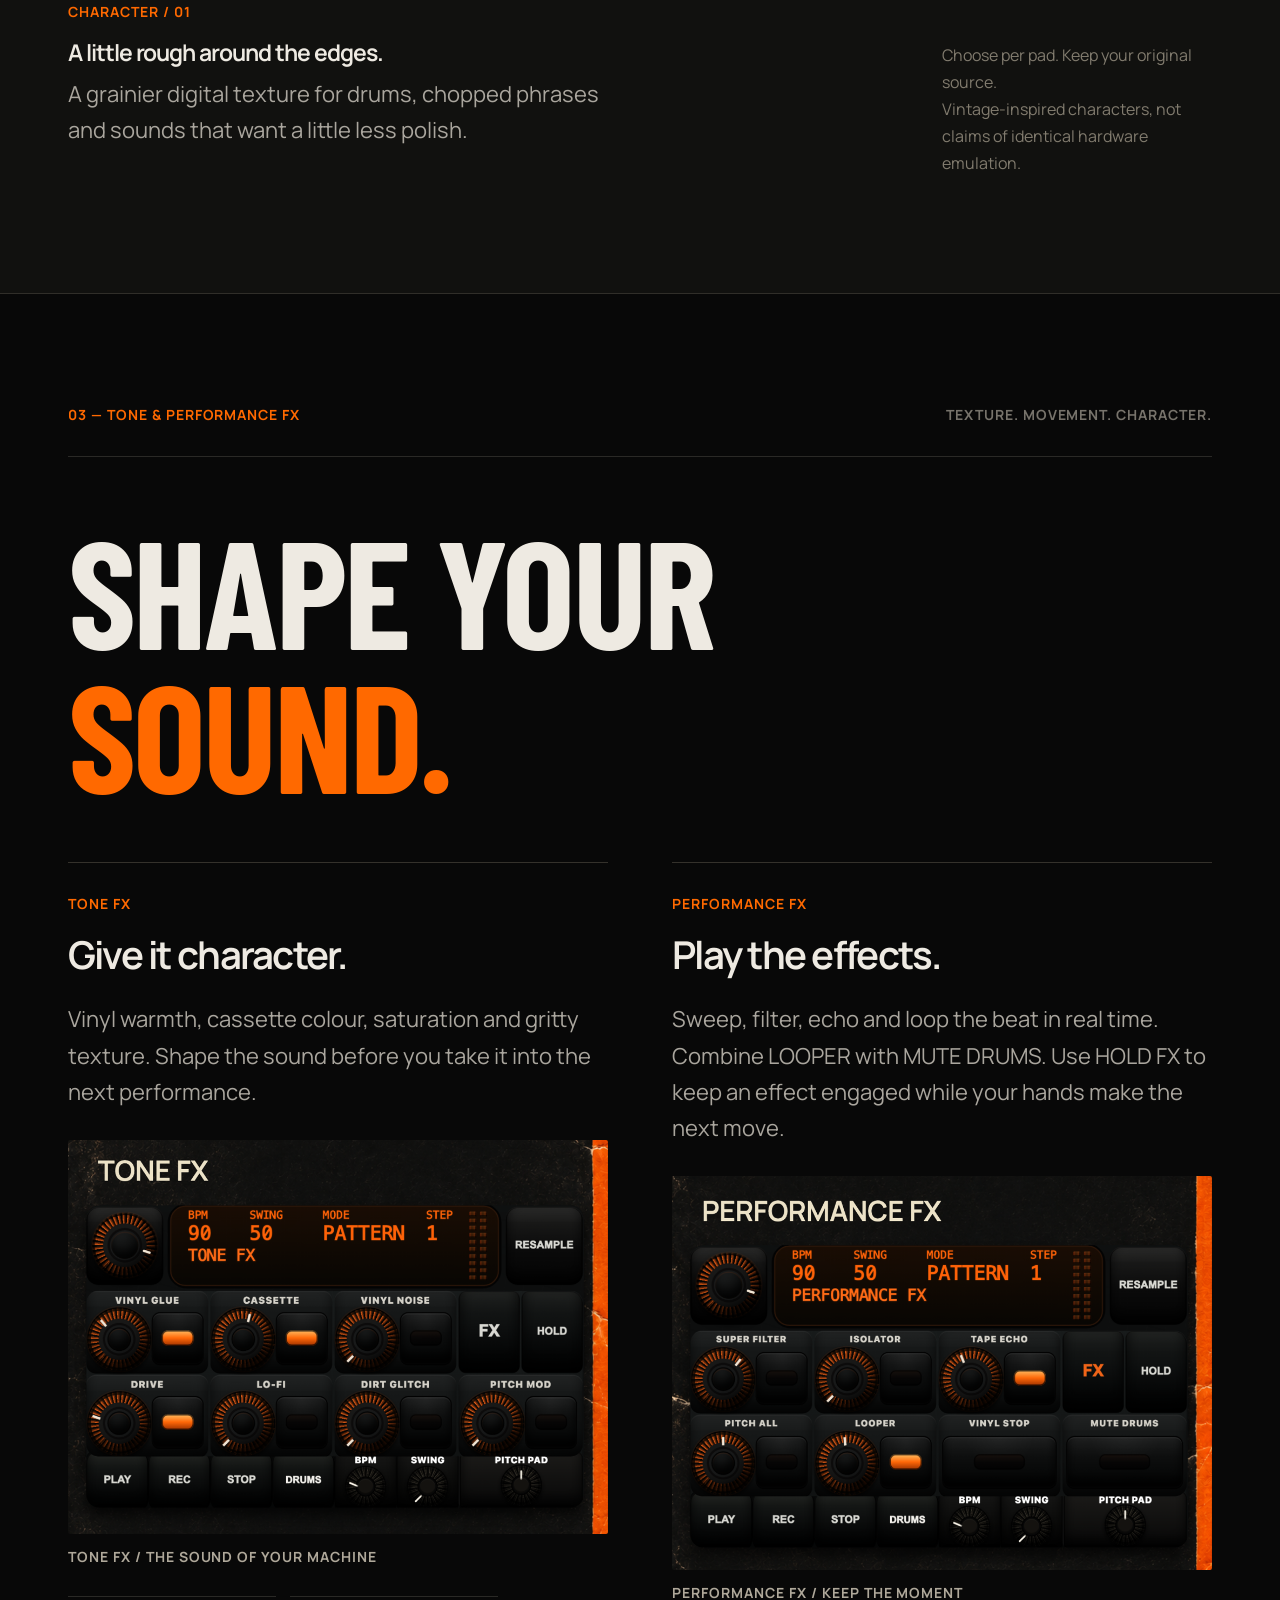
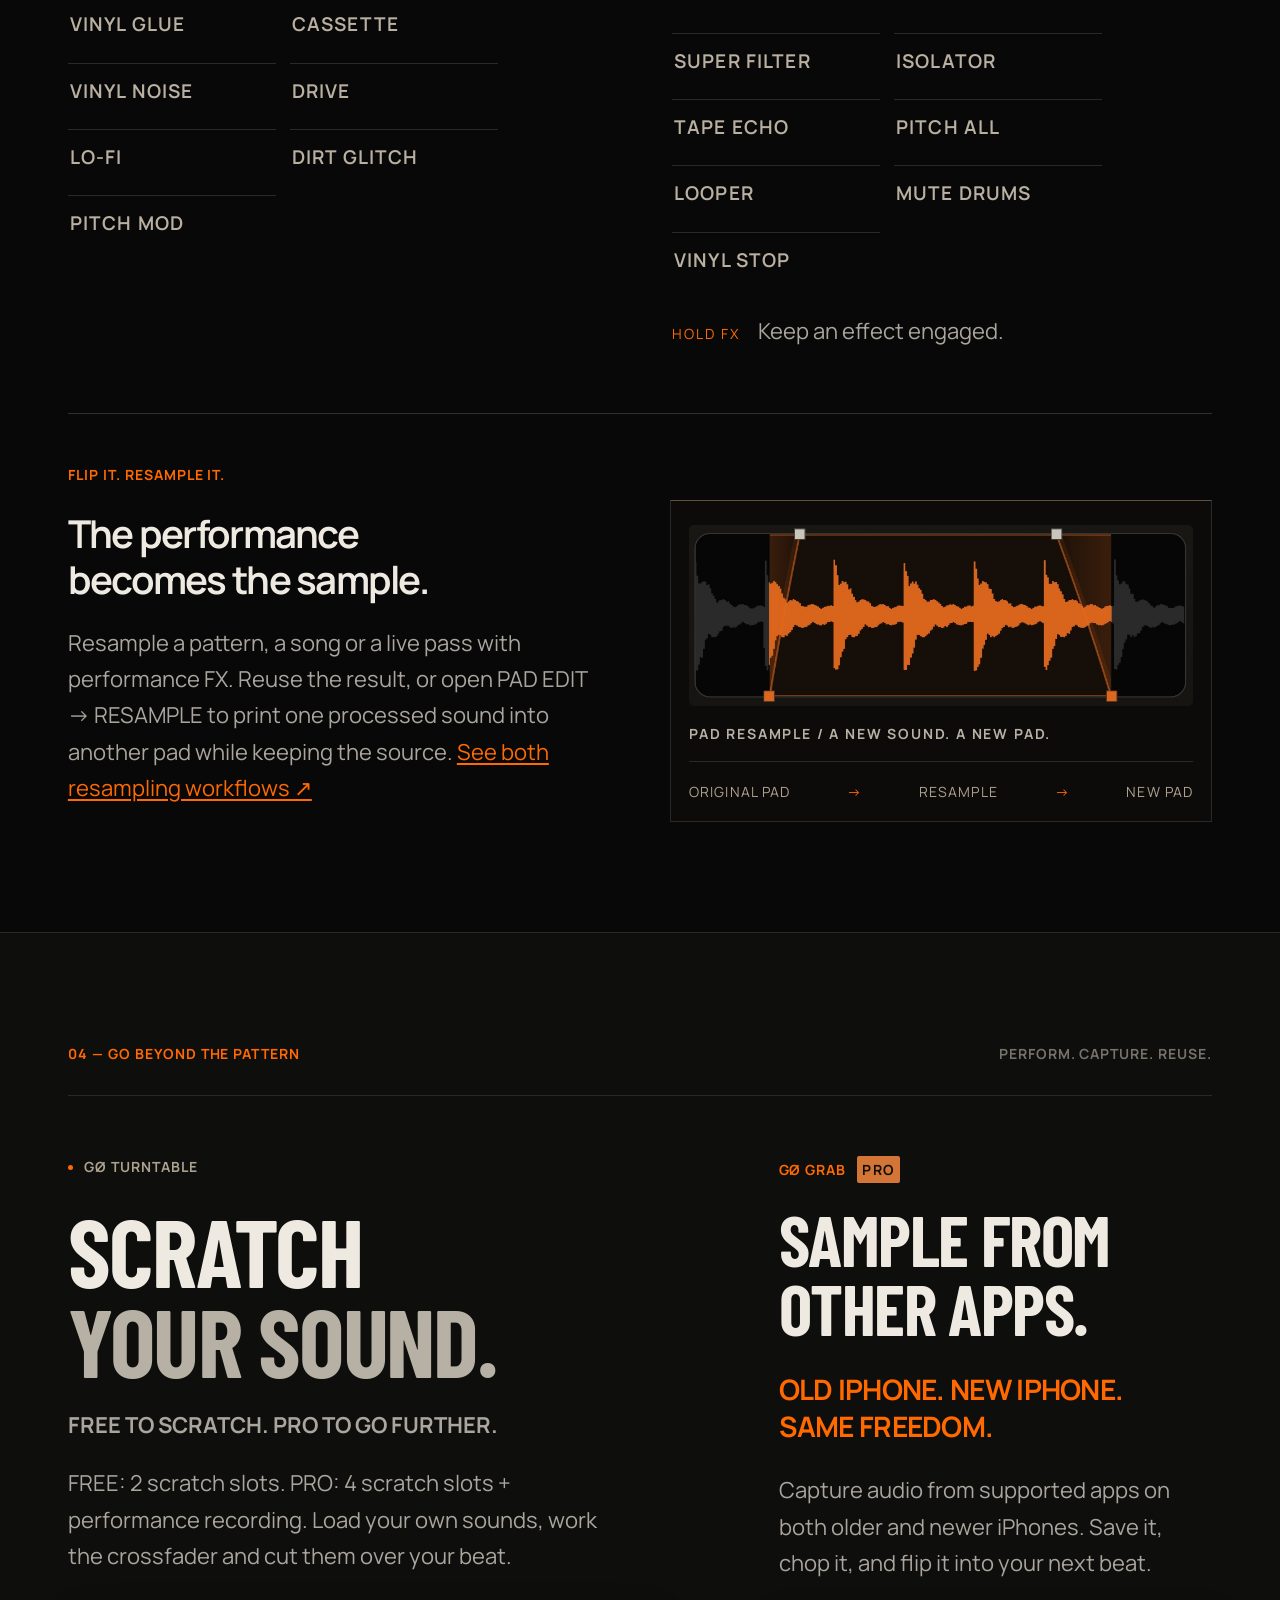
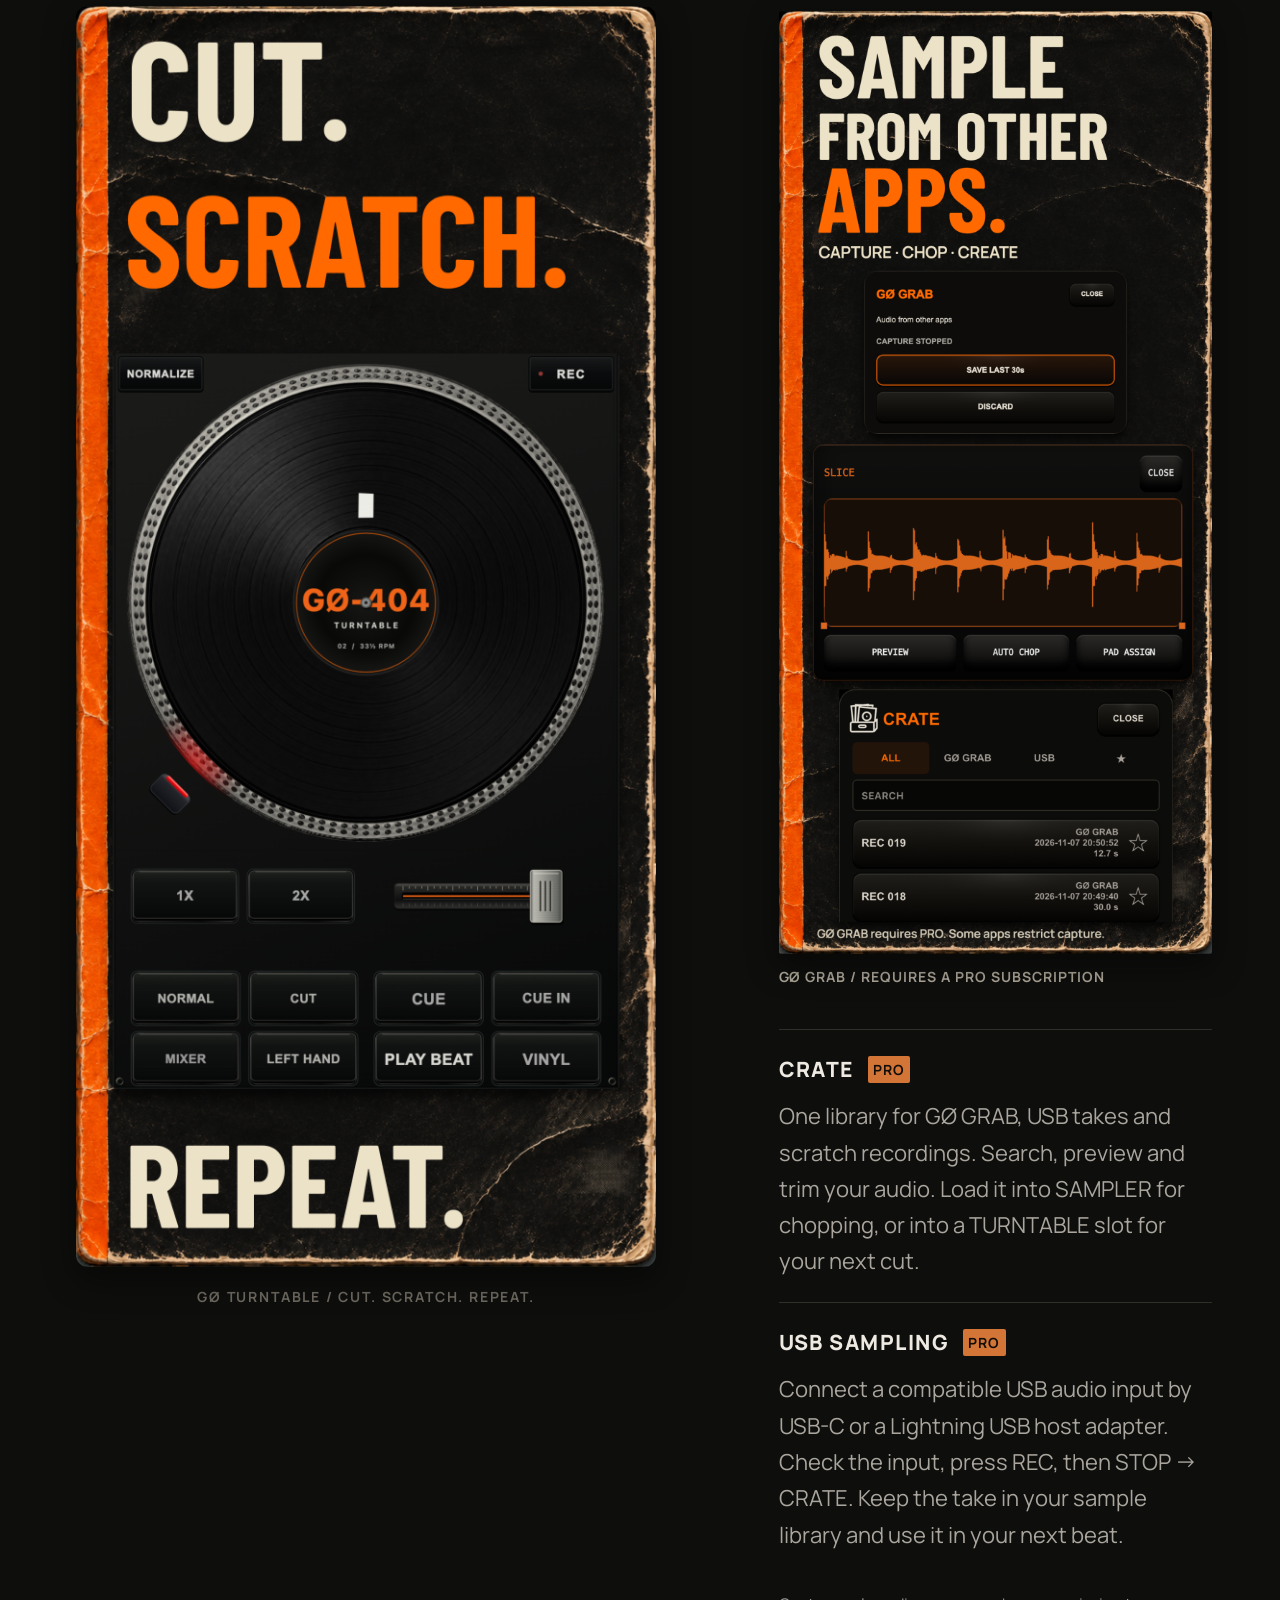
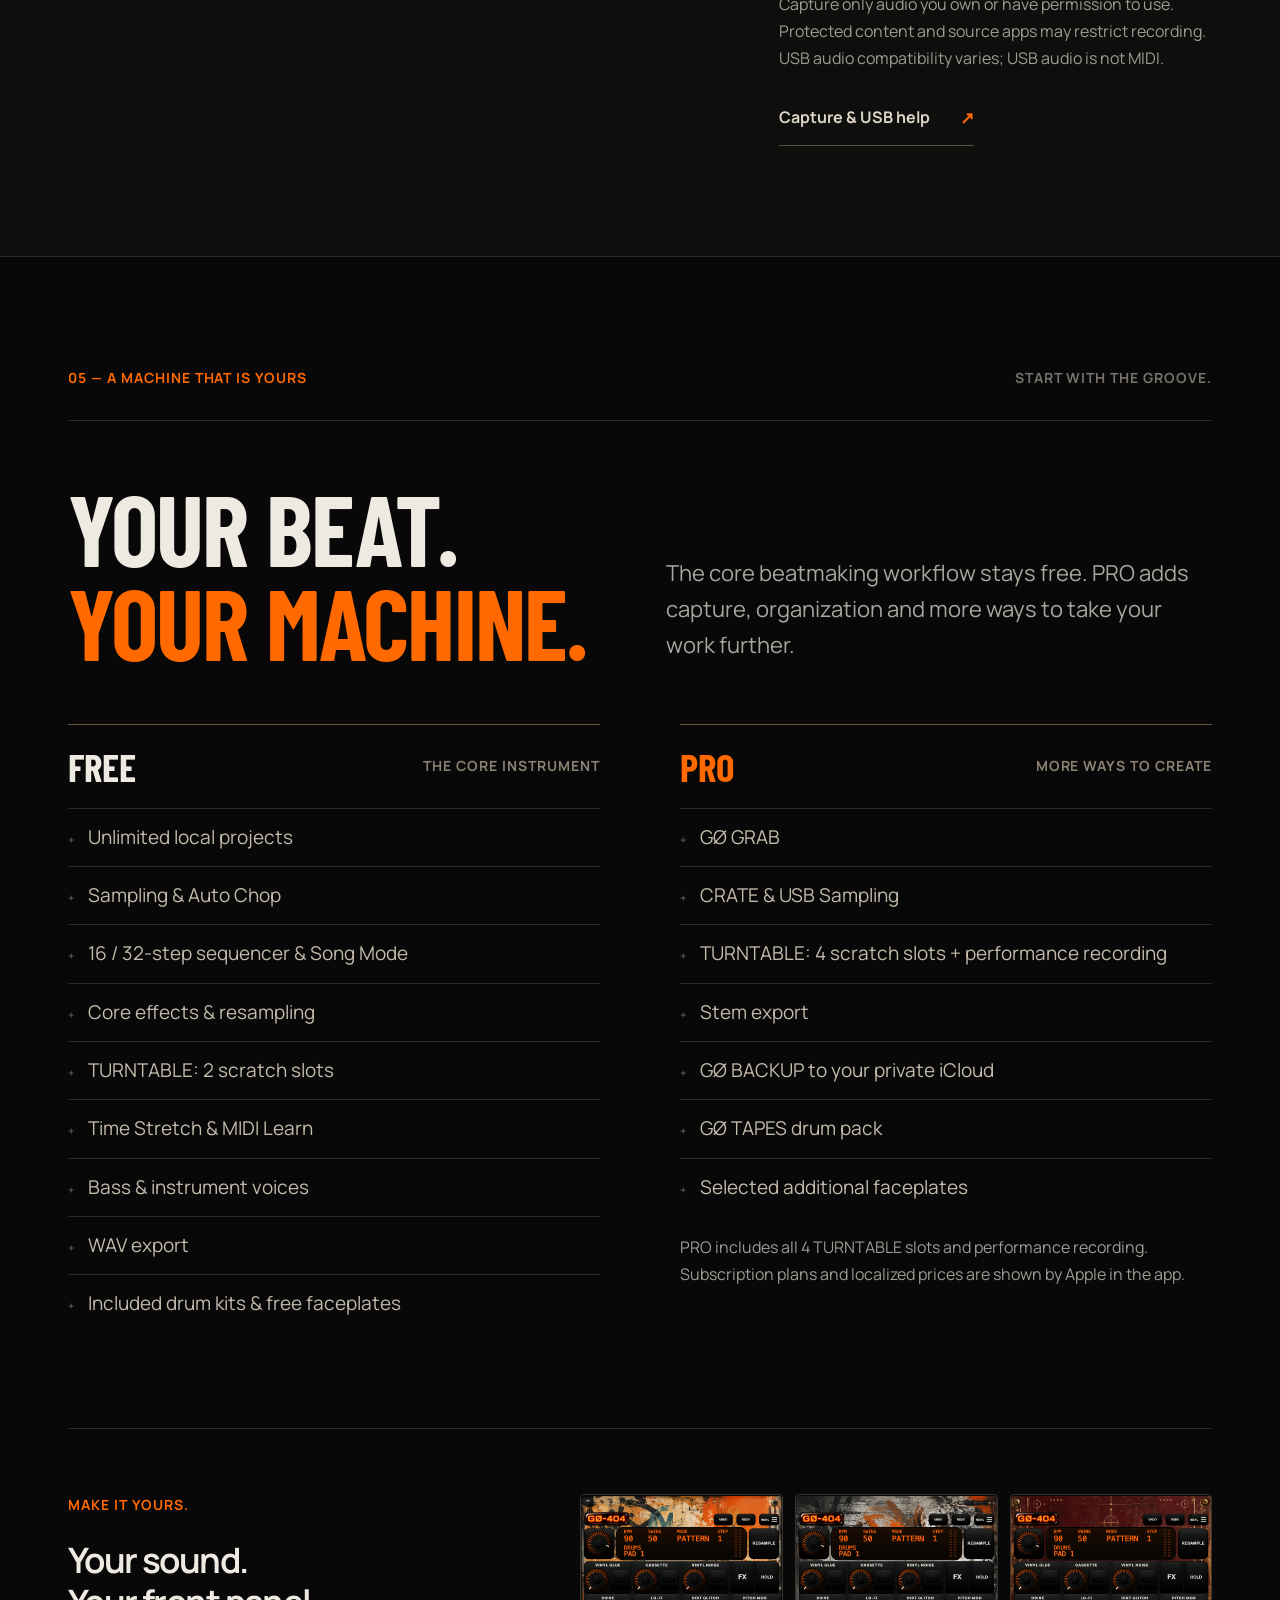
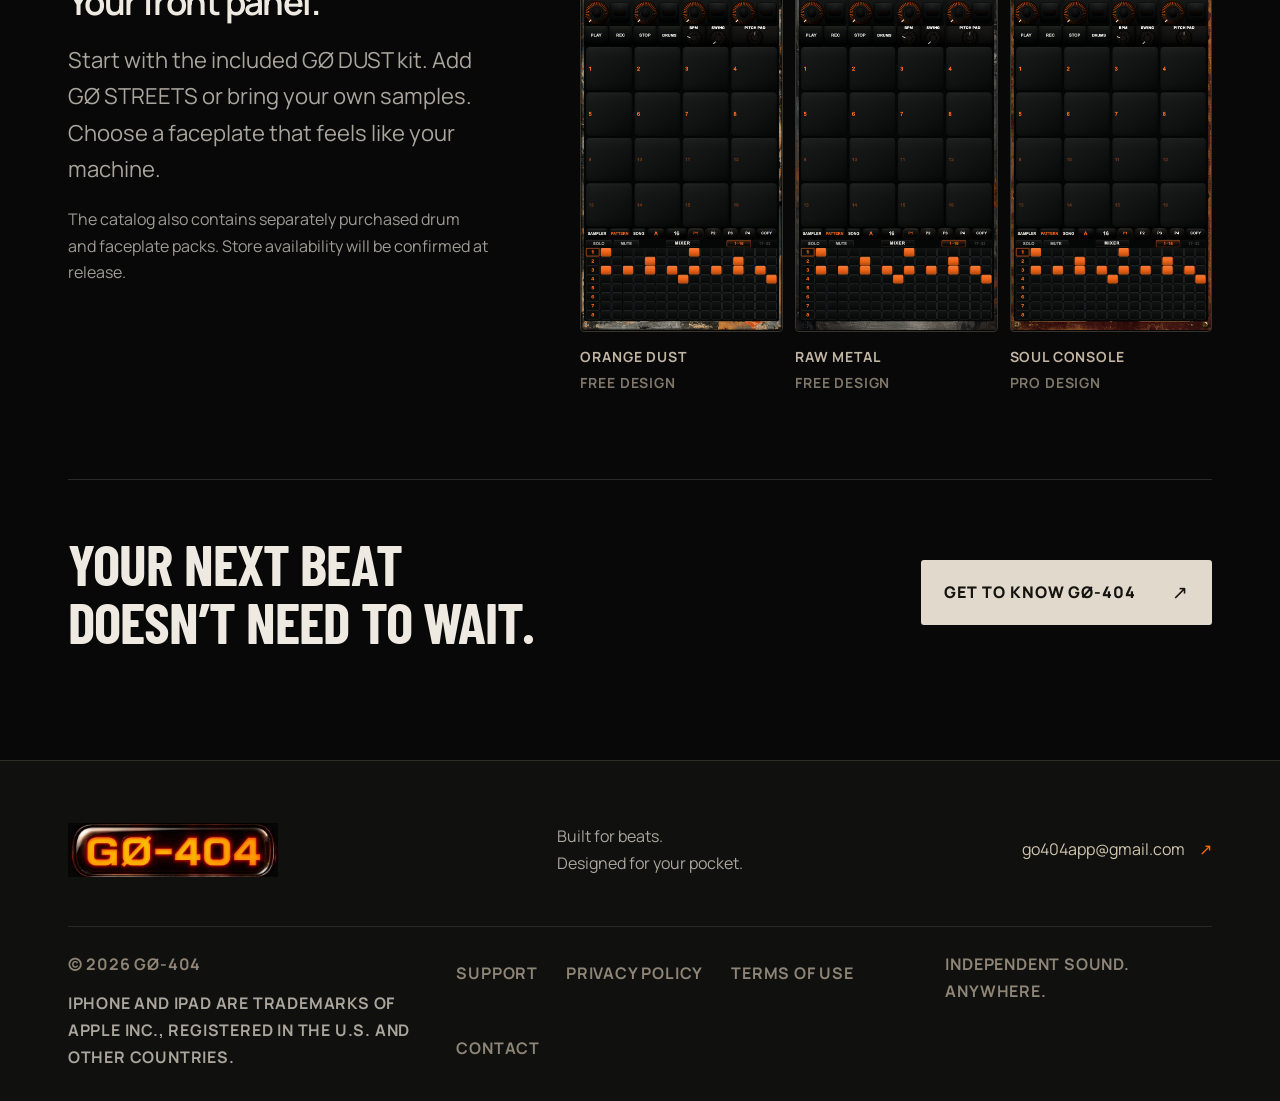
==== commit 27f59db4: "Remove sleeve frame and blend device background into the page" ====
--- a/docs/index.html
+++ b/docs/index.html
@@ -1,4 +1,4 @@
-<!doctype html><html lang="en-US"><head><meta charset="utf-8"><meta name="viewport" content="width=device-width, initial-scale=1, viewport-fit=cover"><meta name="color-scheme" content="dark"><meta name="theme-color" content="#080808"><meta name="description" content="A hands-on sampler, sequencer and performance machine for iPhone. Sample, chop, build your groove and resample it into something yours."><meta name="robots" content="index, follow"><title>GØ-404 — Make Beats. Anywhere.</title><meta property="og:type" content="website"><meta property="og:title" content="GØ-404 — Make Beats. Anywhere."><meta property="og:description" content="A hands-on sampler, sequencer and performance machine for iPhone. Sample, chop, build your groove and resample it into something yours."><meta property="og:site_name" content="GØ-404"><meta property="og:locale" content="en_US"><link rel="canonical" href="https://go404.app/"><meta property="og:url" content="https://go404.app/"><meta property="og:image" content="https://go404.app/assets/machine-empty.png?v=empty-grid-20261108"><link rel="icon" href="./assets/favicon.png" type="image/png"><link rel="preload" href="./assets/fonts/BarlowCondensed-Bold.ttf" as="font" type="font/ttf" crossorigin><link rel="stylesheet" href="./assets/site.css?v=sharp-material-v6-20261111"><script src="./assets/site.js" defer></script><script type="application/ld+json">{"@context":"https://schema.org","@type":"SoftwareApplication","name":"GØ-404","description":"A hands-on sampler, sequencer and performance machine for iPhone. Sample, chop, build your groove and resample it into something yours.","inLanguage":"en-US","applicationCategory":"MusicApplication","operatingSystem":"iOS","url":"https://go404.app/"}</script></head><body><a class="skip-link" href="#main">Skip to content</a><header class="site-header"><a class="brand" href="./" aria-label="GØ-404 home"><img src="./assets/go404-logo.jpg" width="160" height="41" alt="GØ-404"></a><button class="menu-toggle" aria-controls="site-nav" aria-expanded="false"><span>MENU</span><span class="menu-lines" aria-hidden="true"></span></button><nav id="site-nav" aria-label="Main navigation"><a href="./#inside">The machine</a><a href="./#vintage">Vintage</a><a href="./#free-pro">Free &amp; Pro</a><a href="./support/" >Support <span aria-hidden="true">↗</span></a></nav><span class="header-note">A POCKET INSTRUMENT.</span></header><main id="main"><section class="hero" aria-labelledby="hero-title"><div class="hero-copy"><div class="hero-intro"><p class="eyebrow"><span class="little-line"></span>SAMPLER. SEQUENCER. PERFORMANCE.</p><h1 id="hero-title">MAKE BEATS.<br><span>ANYWHERE.</span></h1></div><div class="hero-details"><p class="hero-subtitle">YOUR POCKET BEAT MACHINE.</p><p class="hero-description">A hands-on sampler, sequencer and performance machine. Built for beats. Designed for your pocket.</p><div class="hero-actions"><a class="button button-orange" href="#inside">EXPLORE THE MACHINE <span aria-hidden="true">↓</span></a><p class="store-slot"><span class="status-dot" aria-hidden="true"></span>App Store release coming soon.</p></div><div class="hero-footnote"><span>GØ-404 CLASSIC</span><span>FOR IPHONE &amp; IPAD</span></div></div></div><figure class="hero-product" id="devices"><div class="device-pair"><div class="device-ipad"><img src="assets/machine-ipad-lit-v4.svg?v=device-stage-v3-20261111" decoding="async" width="2300" height="3000" alt="GØ-404 on iPad: the original narrow machine geometry centred with black side margins, four illuminated pads and an empty sequencer."></div><div class="device-phone"><img src="assets/machine-phone-lit-v4.svg?v=device-stage-v3-20261111" fetchpriority="high" decoding="async" width="1350" height="2760" alt="GØ-404 on iPhone with four illuminated pads and an empty step sequencer."></div></div><div class="app-store-placement"><button type="button" class="app-store-badge" disabled aria-label="App Store release coming soon"><img src="assets/download-on-the-app-store.svg" alt="Download on the App Store" width="120" height="40"></button><p class="app-store-status">Coming soon to the App Store.</p></div><figcaption><span class="status-dot" aria-hidden="true"></span>THE INSTRUMENT. IN YOUR HANDS.</figcaption></figure><span class="hero-index" aria-hidden="true">01 / THE MACHINE</span></section>
+<!doctype html><html lang="en-US"><head><meta charset="utf-8"><meta name="viewport" content="width=device-width, initial-scale=1, viewport-fit=cover"><meta name="color-scheme" content="dark"><meta name="theme-color" content="#080808"><meta name="description" content="A hands-on sampler, sequencer and performance machine for iPhone. Sample, chop, build your groove and resample it into something yours."><meta name="robots" content="index, follow"><title>GØ-404 — Make Beats. Anywhere.</title><meta property="og:type" content="website"><meta property="og:title" content="GØ-404 — Make Beats. Anywhere."><meta property="og:description" content="A hands-on sampler, sequencer and performance machine for iPhone. Sample, chop, build your groove and resample it into something yours."><meta property="og:site_name" content="GØ-404"><meta property="og:locale" content="en_US"><link rel="canonical" href="https://go404.app/"><meta property="og:url" content="https://go404.app/"><meta property="og:image" content="https://go404.app/assets/machine-empty.png?v=empty-grid-20261108"><link rel="icon" href="./assets/favicon.png" type="image/png"><link rel="preload" href="./assets/fonts/BarlowCondensed-Bold.ttf" as="font" type="font/ttf" crossorigin><link rel="stylesheet" href="./assets/site.css?v=soft-edges-v7-20261111"><script src="./assets/site.js" defer></script><script type="application/ld+json">{"@context":"https://schema.org","@type":"SoftwareApplication","name":"GØ-404","description":"A hands-on sampler, sequencer and performance machine for iPhone. Sample, chop, build your groove and resample it into something yours.","inLanguage":"en-US","applicationCategory":"MusicApplication","operatingSystem":"iOS","url":"https://go404.app/"}</script></head><body><a class="skip-link" href="#main">Skip to content</a><header class="site-header"><a class="brand" href="./" aria-label="GØ-404 home"><img src="./assets/go404-logo.jpg" width="160" height="41" alt="GØ-404"></a><button class="menu-toggle" aria-controls="site-nav" aria-expanded="false"><span>MENU</span><span class="menu-lines" aria-hidden="true"></span></button><nav id="site-nav" aria-label="Main navigation"><a href="./#inside">The machine</a><a href="./#vintage">Vintage</a><a href="./#free-pro">Free &amp; Pro</a><a href="./support/" >Support <span aria-hidden="true">↗</span></a></nav><span class="header-note">A POCKET INSTRUMENT.</span></header><main id="main"><section class="hero" aria-labelledby="hero-title"><div class="hero-copy"><div class="hero-intro"><p class="eyebrow"><span class="little-line"></span>SAMPLER. SEQUENCER. PERFORMANCE.</p><h1 id="hero-title">MAKE BEATS.<br><span>ANYWHERE.</span></h1></div><div class="hero-details"><p class="hero-subtitle">YOUR POCKET BEAT MACHINE.</p><p class="hero-description">A hands-on sampler, sequencer and performance machine. Built for beats. Designed for your pocket.</p><div class="hero-actions"><a class="button button-orange" href="#inside">EXPLORE THE MACHINE <span aria-hidden="true">↓</span></a><p class="store-slot"><span class="status-dot" aria-hidden="true"></span>App Store release coming soon.</p></div><div class="hero-footnote"><span>GØ-404 CLASSIC</span><span>FOR IPHONE &amp; IPAD</span></div></div></div><figure class="hero-product" id="devices"><div class="device-pair"><div class="device-ipad"><img src="assets/machine-ipad-lit-v4.svg?v=device-stage-v3-20261111" decoding="async" width="2300" height="3000" alt="GØ-404 on iPad: the original narrow machine geometry centred with black side margins, four illuminated pads and an empty sequencer."></div><div class="device-phone"><img src="assets/machine-phone-lit-v4.svg?v=device-stage-v3-20261111" fetchpriority="high" decoding="async" width="1350" height="2760" alt="GØ-404 on iPhone with four illuminated pads and an empty step sequencer."></div></div><div class="app-store-placement"><button type="button" class="app-store-badge" disabled aria-label="App Store release coming soon"><img src="assets/download-on-the-app-store.svg" alt="Download on the App Store" width="120" height="40"></button><p class="app-store-status">Coming soon to the App Store.</p></div><figcaption><span class="status-dot" aria-hidden="true"></span>THE INSTRUMENT. IN YOUR HANDS.</figcaption></figure><span class="hero-index" aria-hidden="true">01 / THE MACHINE</span></section>
 <div class="spec-strip" aria-label="At a glance"><span>HANDS-ON SAMPLING</span><span>16 / 32 STEP SEQUENCING</span><span>RESAMPLE YOUR PERFORMANCE</span><span>WAV EXPORT</span></div>
 <section class="section inside" id="inside" aria-labelledby="inside-title"><div class="section-head"><p class="eyebrow">01 — FROM SOUND TO SOMETHING YOURS</p><span class="section-label">THE CREATIVE WORKFLOW</span></div><div class="inside-grid"><div><h2 id="inside-title">SAMPLE.<br>CHOP.<br><span class="orange">CREATE.</span></h2><p class="lede">Find a sound.<br>Make it your own.</p><p>Import a WAV. Record a new idea. Trim, fade and pitch it into place. Let Auto Chop find your starting points, then put your hands on the details.</p><div class="auto-key-feature"><p class="eyebrow">AUTO KEY</p><h3>Stay in Tune</h3><p>GØ-404 analyzes your samples on A9–A16 and automatically tunes the bass and instruments to match. Sample, play and create.</p></div><a class="text-link" href="support/#sampling">Start sampling <span aria-hidden="true">↗</span></a></div><div class="workflow-view"><div class="tabs" role="tablist" aria-label="Explore the workflow"><button role="tab" id="tab-sampling" aria-selected="true" aria-controls="panel-sampling">SAMPLING</button><button role="tab" id="tab-sequencing" aria-selected="false" aria-controls="panel-sequencing" tabindex="-1">SEQUENCING</button></div><div role="tabpanel" tabindex="0" id="panel-sampling" aria-labelledby="tab-sampling"><figure class="wave-display"><img loading="lazy" src="assets/waveform.jpg?v=pad-final-20261101" width="900" height="322" alt="Real GØ-404 waveform editor with a selected range and precise trim and fade markers."><figcaption><span>TRIM / FADE</span><span>YOUR SOUND. YOUR CUT.</span></figcaption></figure><div class="workflow-steps"><span><b>01</b> LOAD A SOUND</span><span><b>02</b> FIND YOUR CUT</span><span><b>03</b> PLAY THE PADS</span></div><p class="detail-copy">Drum hits or musical phrases. Auto Chop keeps those workflows distinct, with manual editing when you want the final say.</p><button class="text-link image-open" data-image="assets/pad-edit-vintage-model-lamps-20261110.png?v=stereo-compact-v3" data-alt="GØ-404 PAD EDIT, showing a real waveform, hardware-style knobs and Vintage control.">See PAD EDIT <span aria-hidden="true">↗</span></button></div><div role="tabpanel" tabindex="0" id="panel-sequencing" aria-labelledby="tab-sequencing" hidden><figure class="sequence-display"><img loading="lazy" src="assets/sequencer.jpg" width="936" height="460" alt="Actual GØ-404 pad and step-sequencer controls, including patterns P1 to P4."><figcaption><span>BUILD YOUR GROOVE.</span><span>16 / 32 STEPS</span></figcaption></figure><div class="workflow-steps"><span><b>01</b> PLAY A PATTERN</span><span><b>02</b> ADD THE SWING</span><span><b>03</b> BUILD A SONG</span></div><p class="detail-copy">Four patterns, Song Mode, swing and bass pads. Start with a drum kit, find a new variation with DRUMS, and build the rhythm, bass and melody together.</p><a class="text-link" href="support/#sequencing">Explore patterns <span aria-hidden="true">↗</span></a></div></div></div><!-- verified-feature-guide-20261109 --><div class="workflow-features" aria-label="More ways to build your beat">
 <article><p class="eyebrow">TIME STRETCH</p><h3>Make the sound fit.</h3><p>Change a sample’s length without changing its pitch. Use the waveform handle or FIT TO BPM, on one pad or the current group of eight.</p><a class="text-link" href="support/#time-stretch">Time Stretch guide ↗</a></article>
--- a/docs/assets/site.css
+++ b/docs/assets/site.css
@@ -198,9 +198,9 @@
 
 /* Approved NYC vinyl campaign: exact title orange, original sleeve texture. */
 /* The background spans the full hero, with room around both real devices. */
-.hero-product{isolation:isolate;overflow:hidden;margin-left:calc(-1 * var(--gutter));margin-right:calc(-1 * var(--gutter));padding:clamp(64px,8vw,140px) var(--gutter) clamp(50px,6vw,100px);background:#0b0b0b}
-.hero-product:before{inset:0;width:auto;height:auto;box-sizing:border-box;background:url('campaign-ink-grain-v6.svg?v=detail3') center/cover;background-clip:padding-box;border-style:solid;border-width:14px 8px 14px clamp(20px,2.8vw,38px);border-image-source:url('campaign-sleeve-texture.png');border-image-slice:75 22 75 50;border-image-repeat:round;transform:none;filter:none;opacity:1;z-index:-2}
-.hero-product:after{content:'';position:absolute;inset:0;pointer-events:none;background:linear-gradient(180deg,#00000012,transparent 12%,transparent 88%,#00000055);z-index:-1}
+.hero-product{isolation:isolate;overflow:hidden;margin-left:calc(-1 * var(--gutter));margin-right:calc(-1 * var(--gutter));padding:clamp(64px,8vw,140px) var(--gutter) clamp(50px,6vw,100px);background:var(--bg)}
+.hero-product:before{inset:0;width:auto;height:auto;background:url('campaign-ink-grain-v6.svg?v=detail3') center/cover;border:0;border-image:none;transform:none;filter:none;opacity:1;-webkit-mask-image:linear-gradient(180deg,transparent 0%,#000 16%,#000 78%,transparent 100%);mask-image:linear-gradient(180deg,transparent 0%,#000 16%,#000 78%,transparent 100%);z-index:-2}
+.hero-product:after{display:none}
 .device-pair{width:min(100%,1180px);padding:0;gap:clamp(32px,5vw,72px);background:transparent;border:0;border-radius:0;perspective:2200px}
 .device-pair:before,.device-pair:after{display:none}
 .device-phone{flex:0 1 380px;transform:rotateY(5deg) rotateZ(-2deg)}
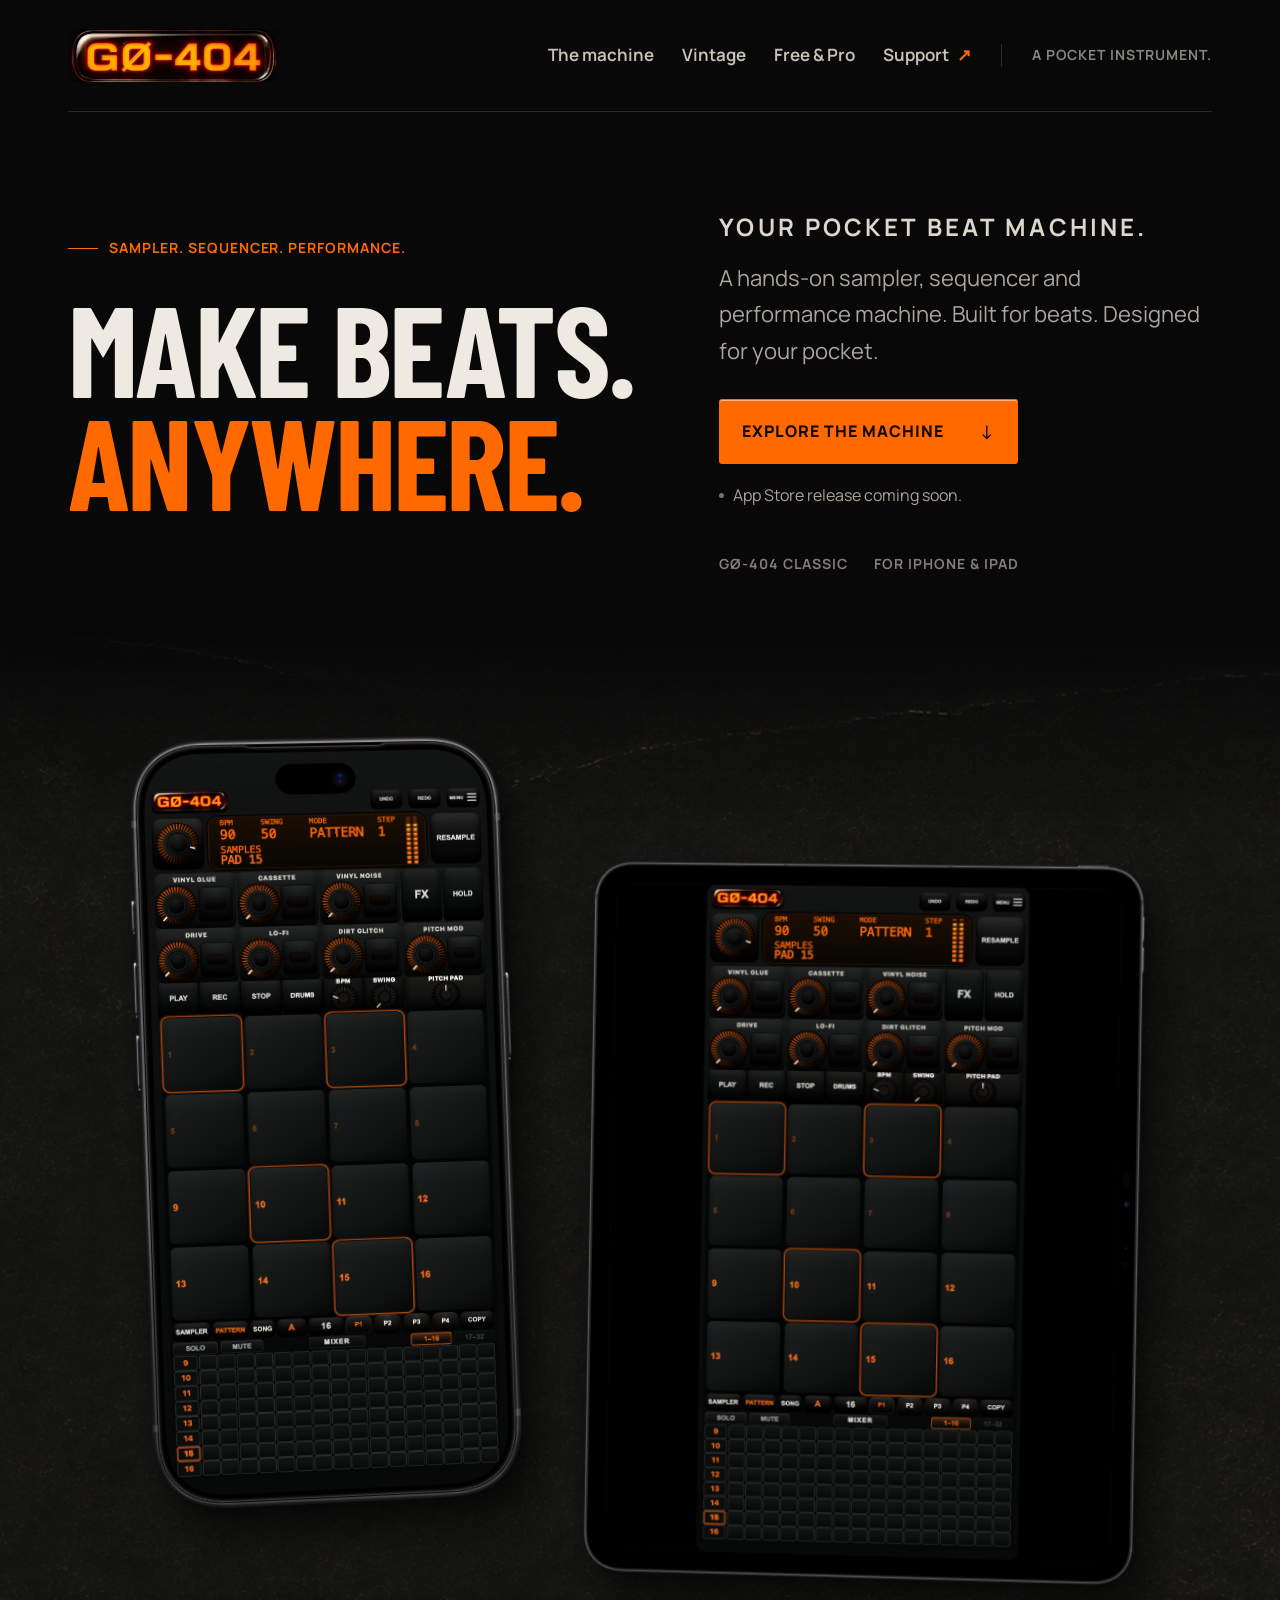
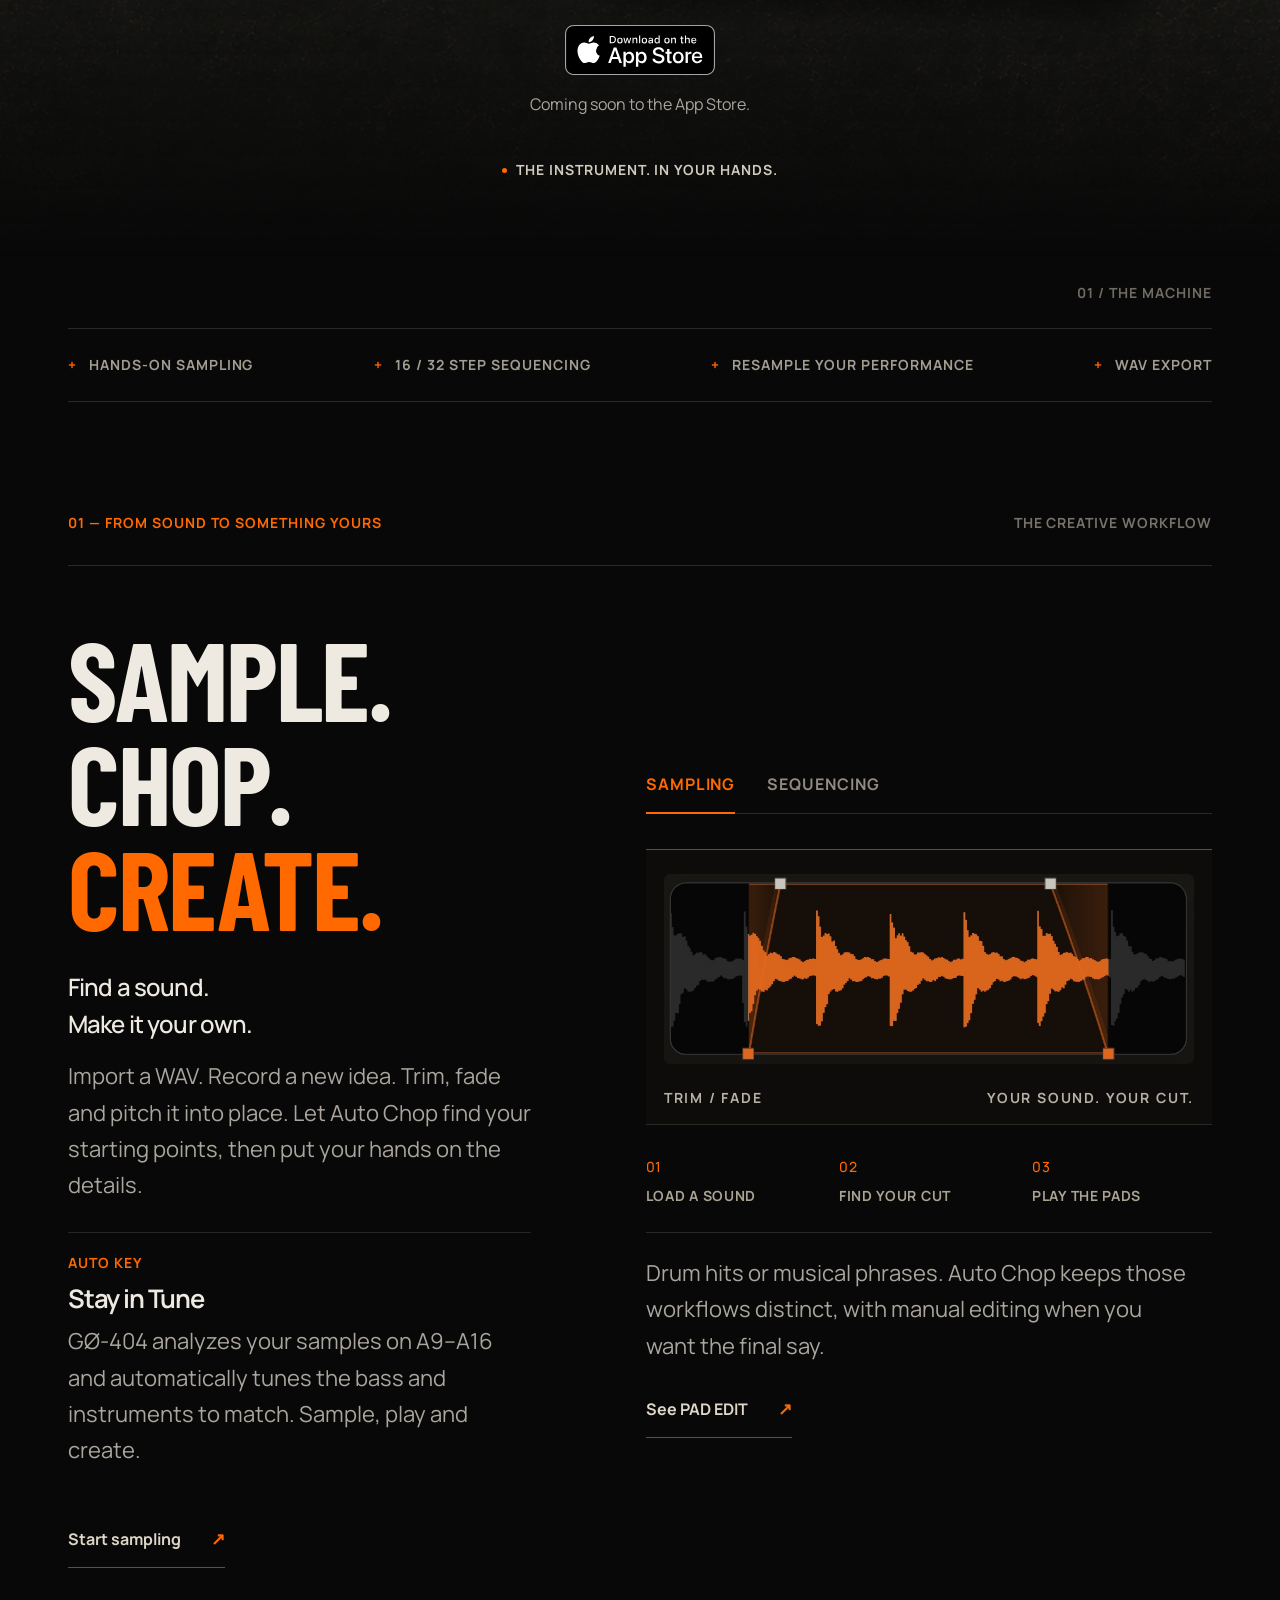
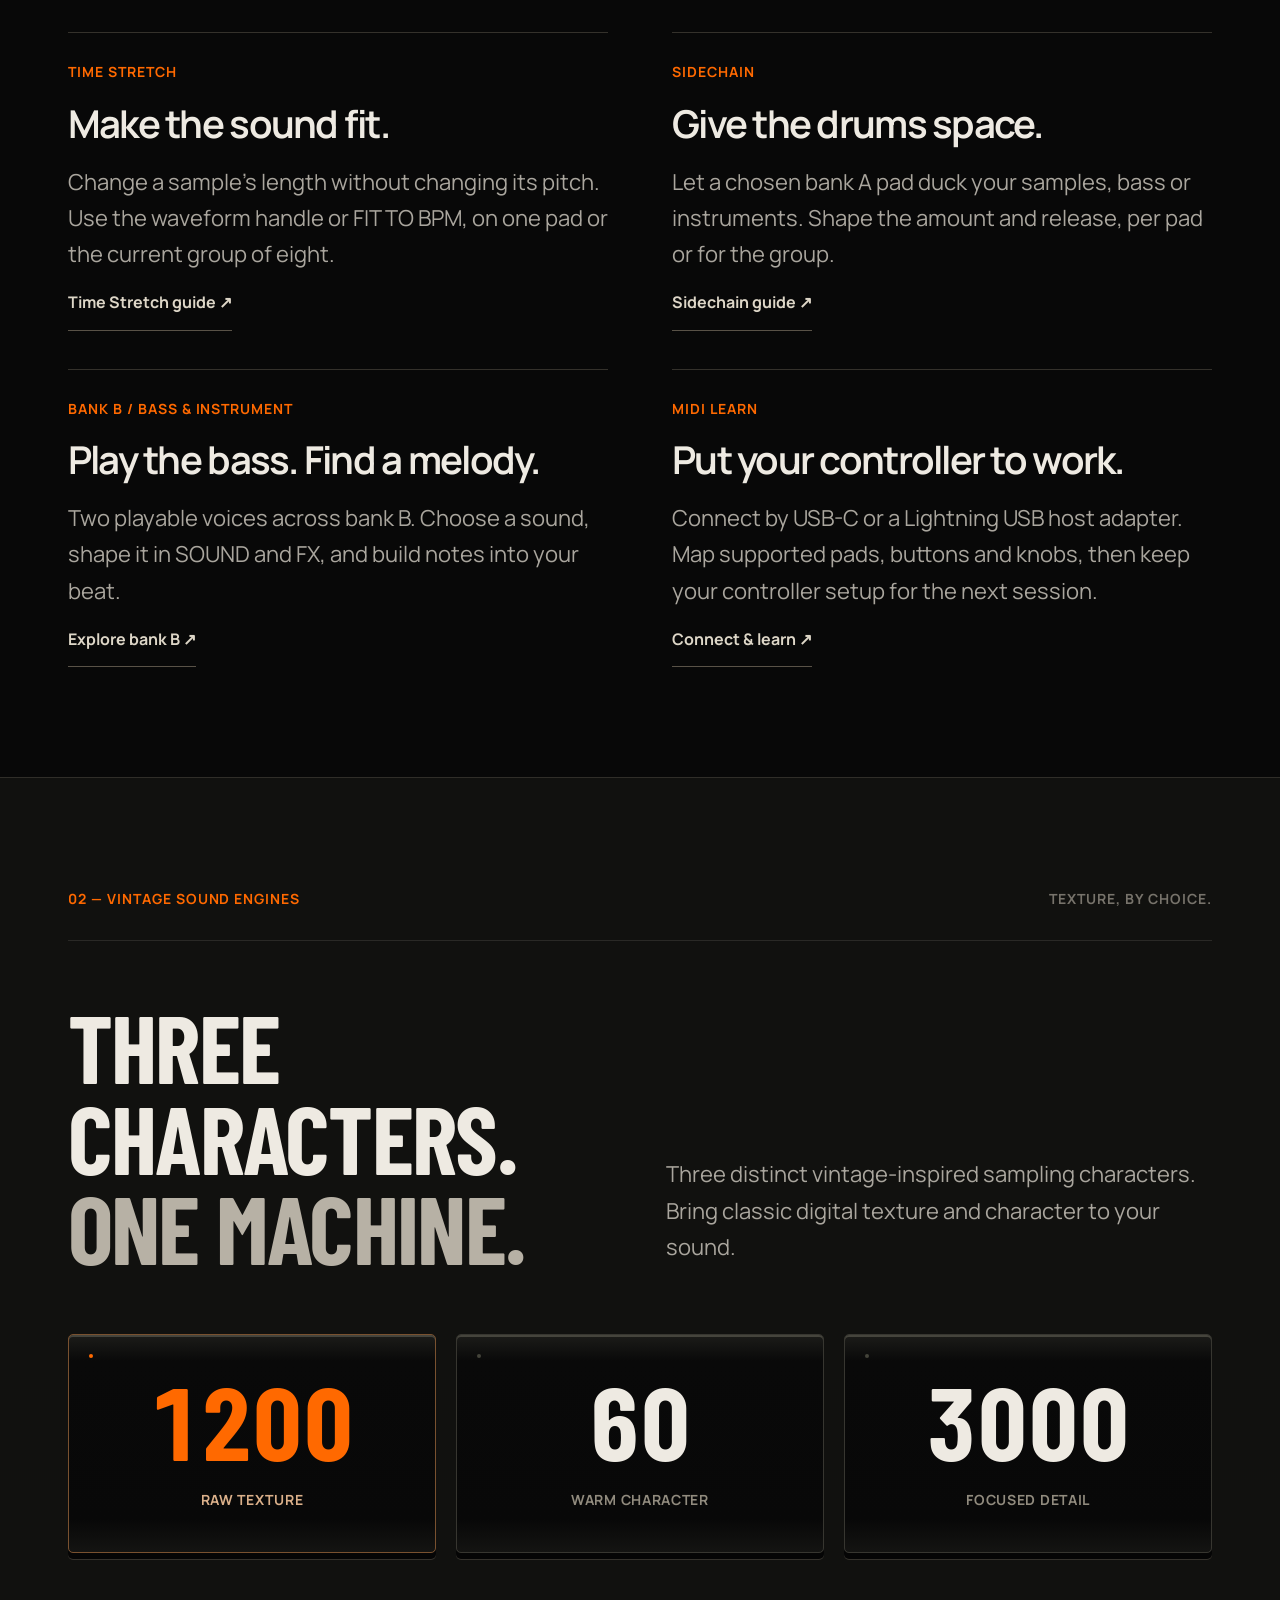
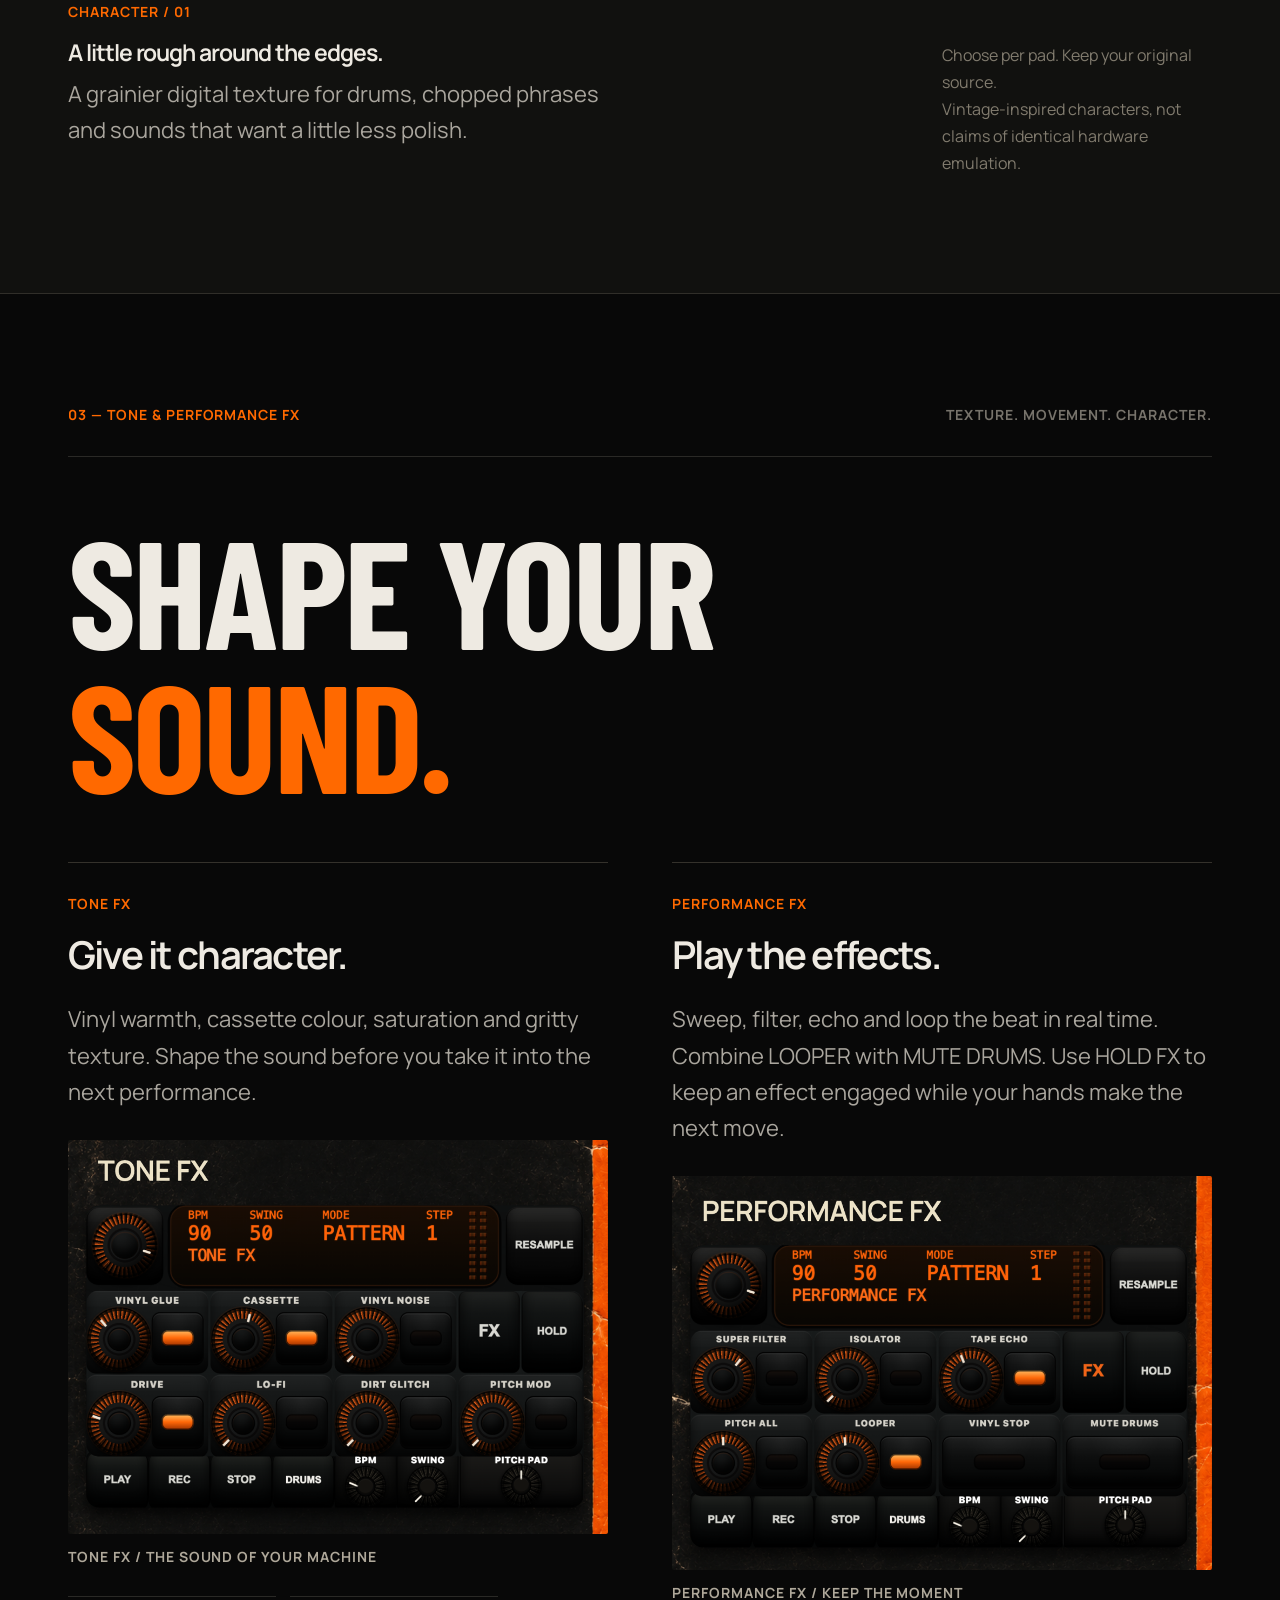
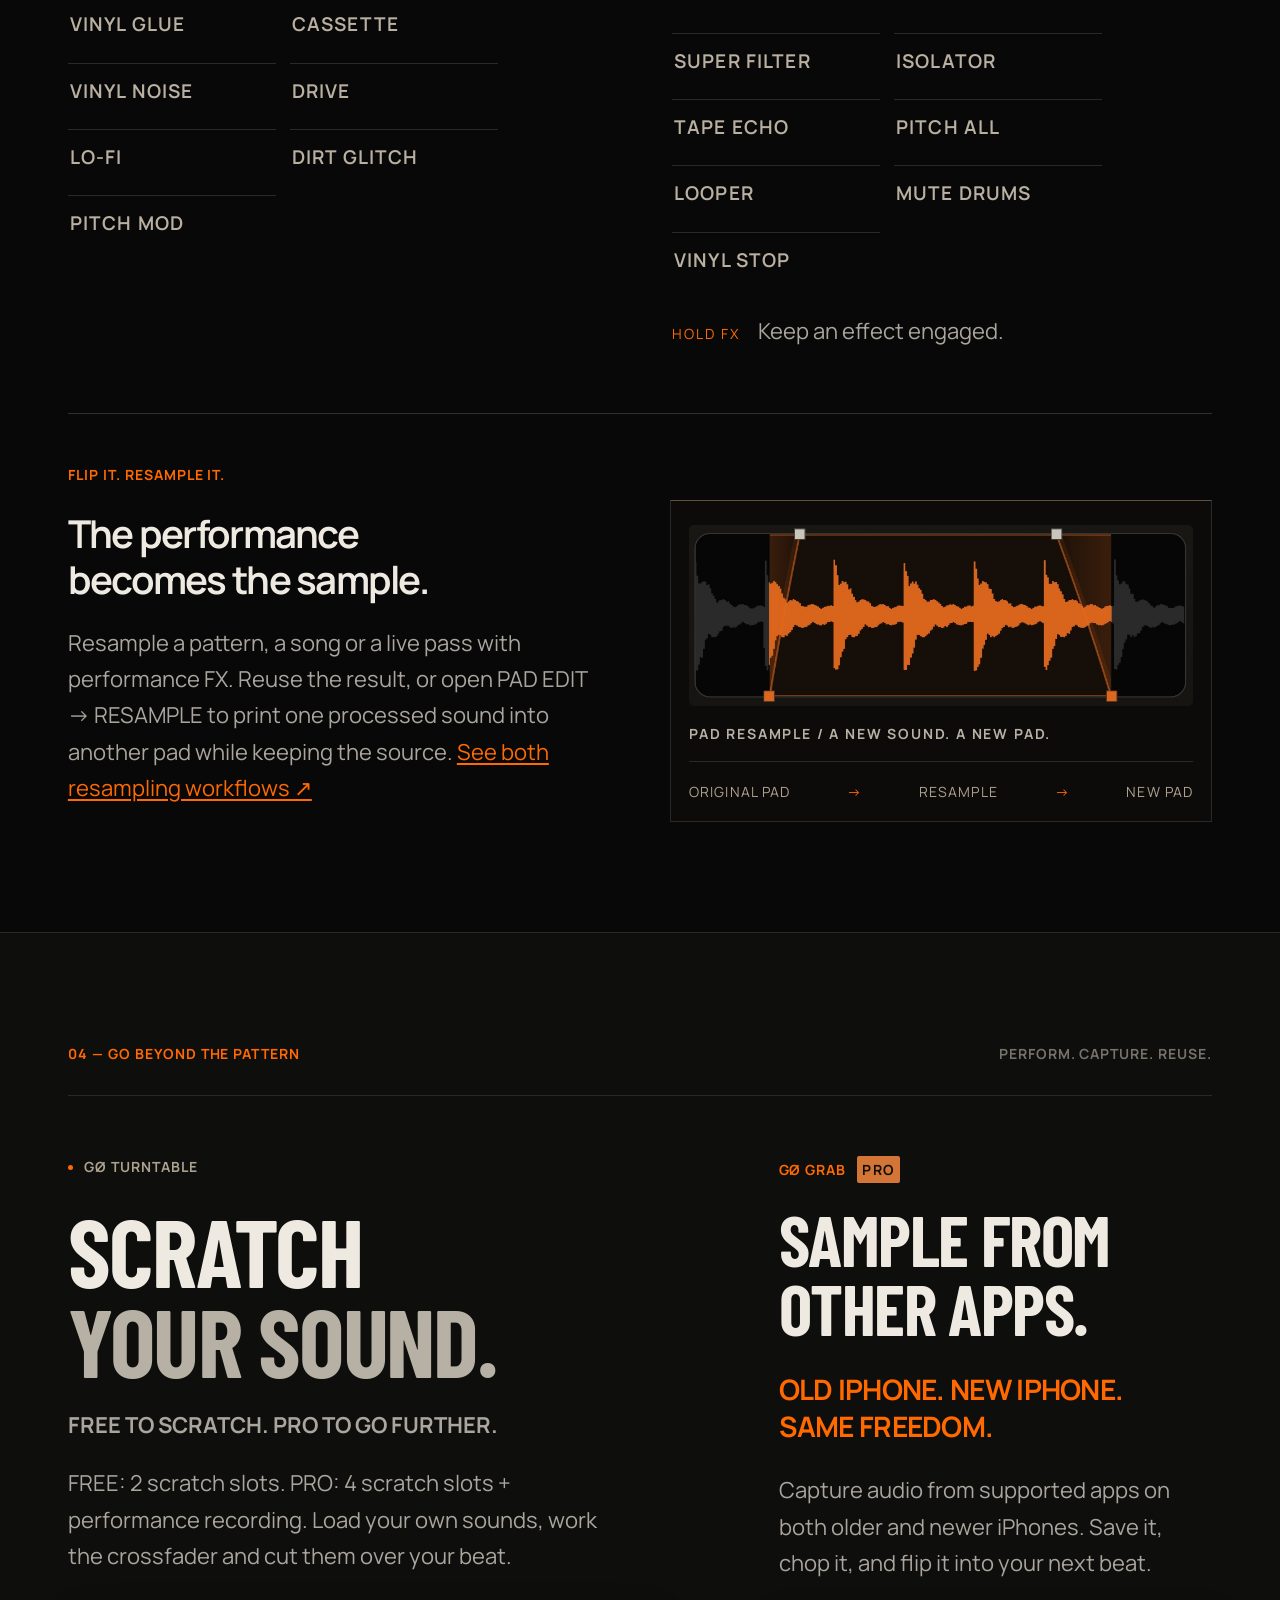
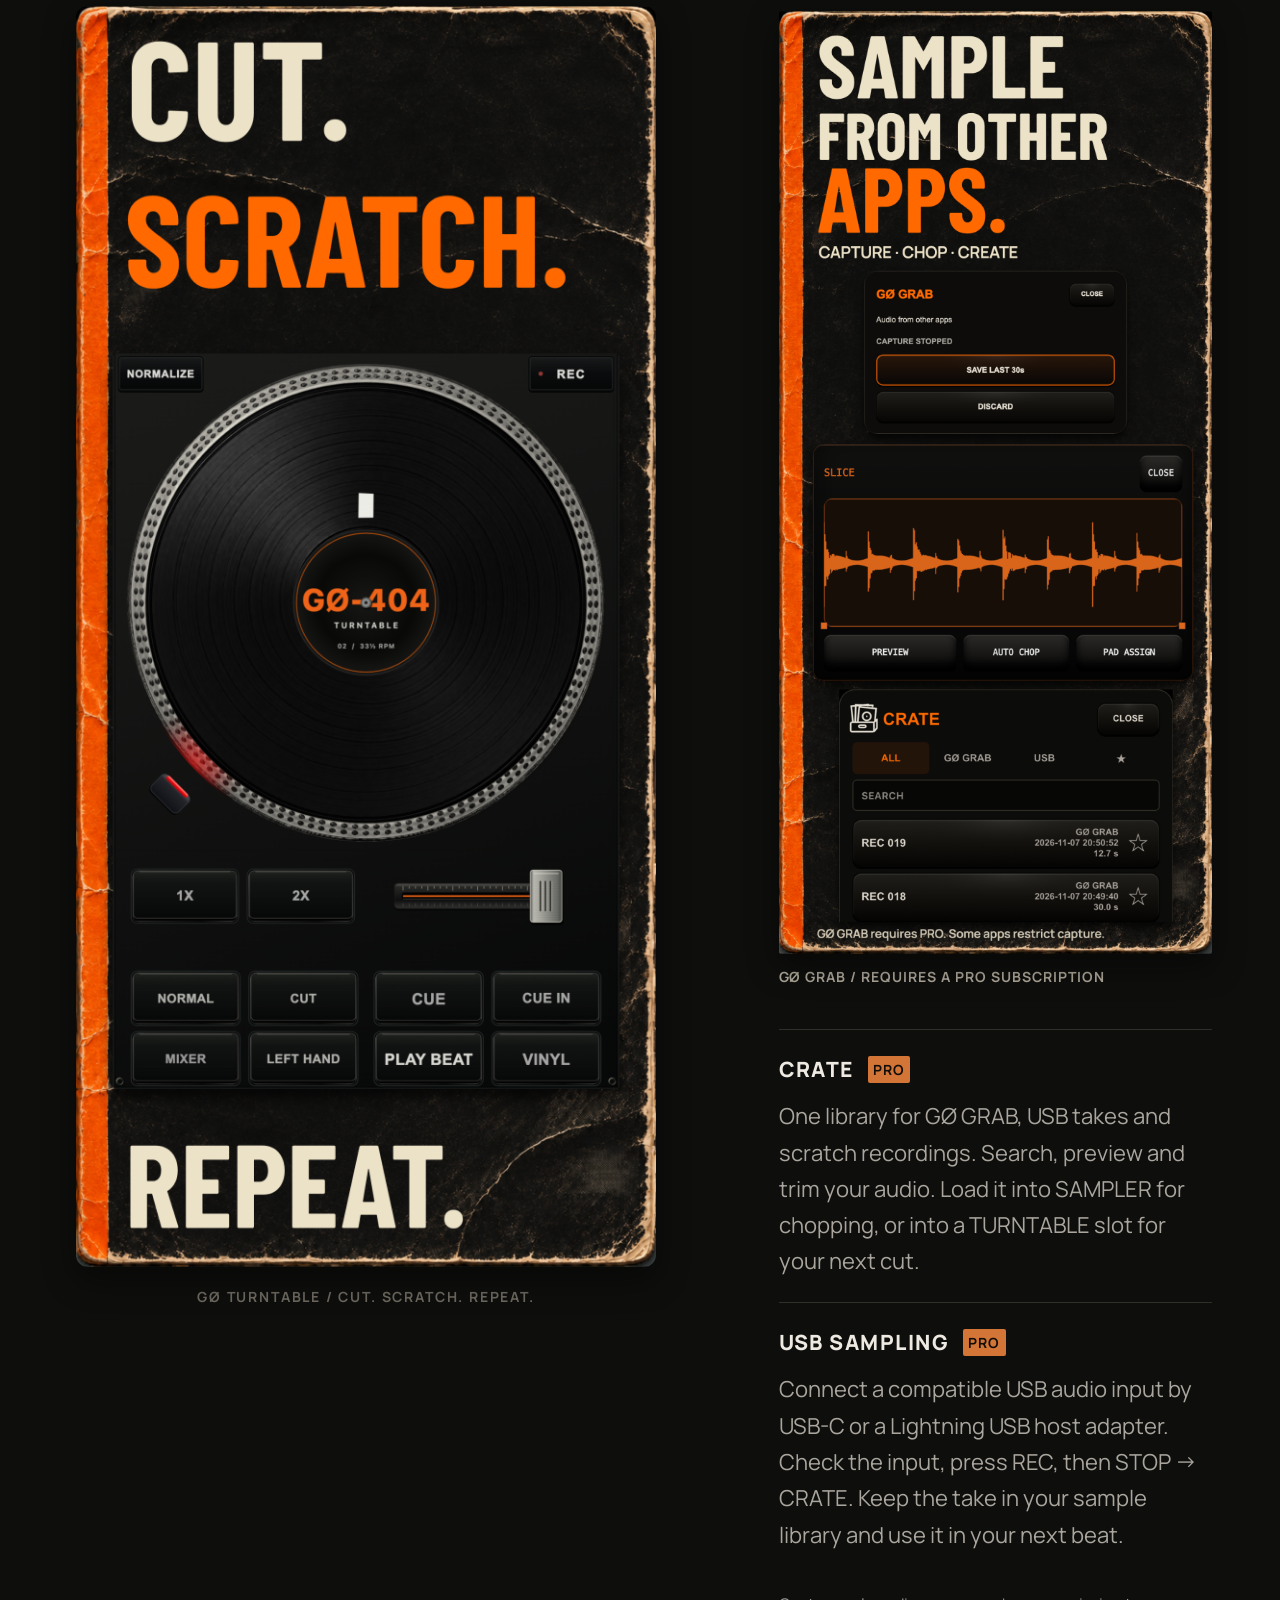
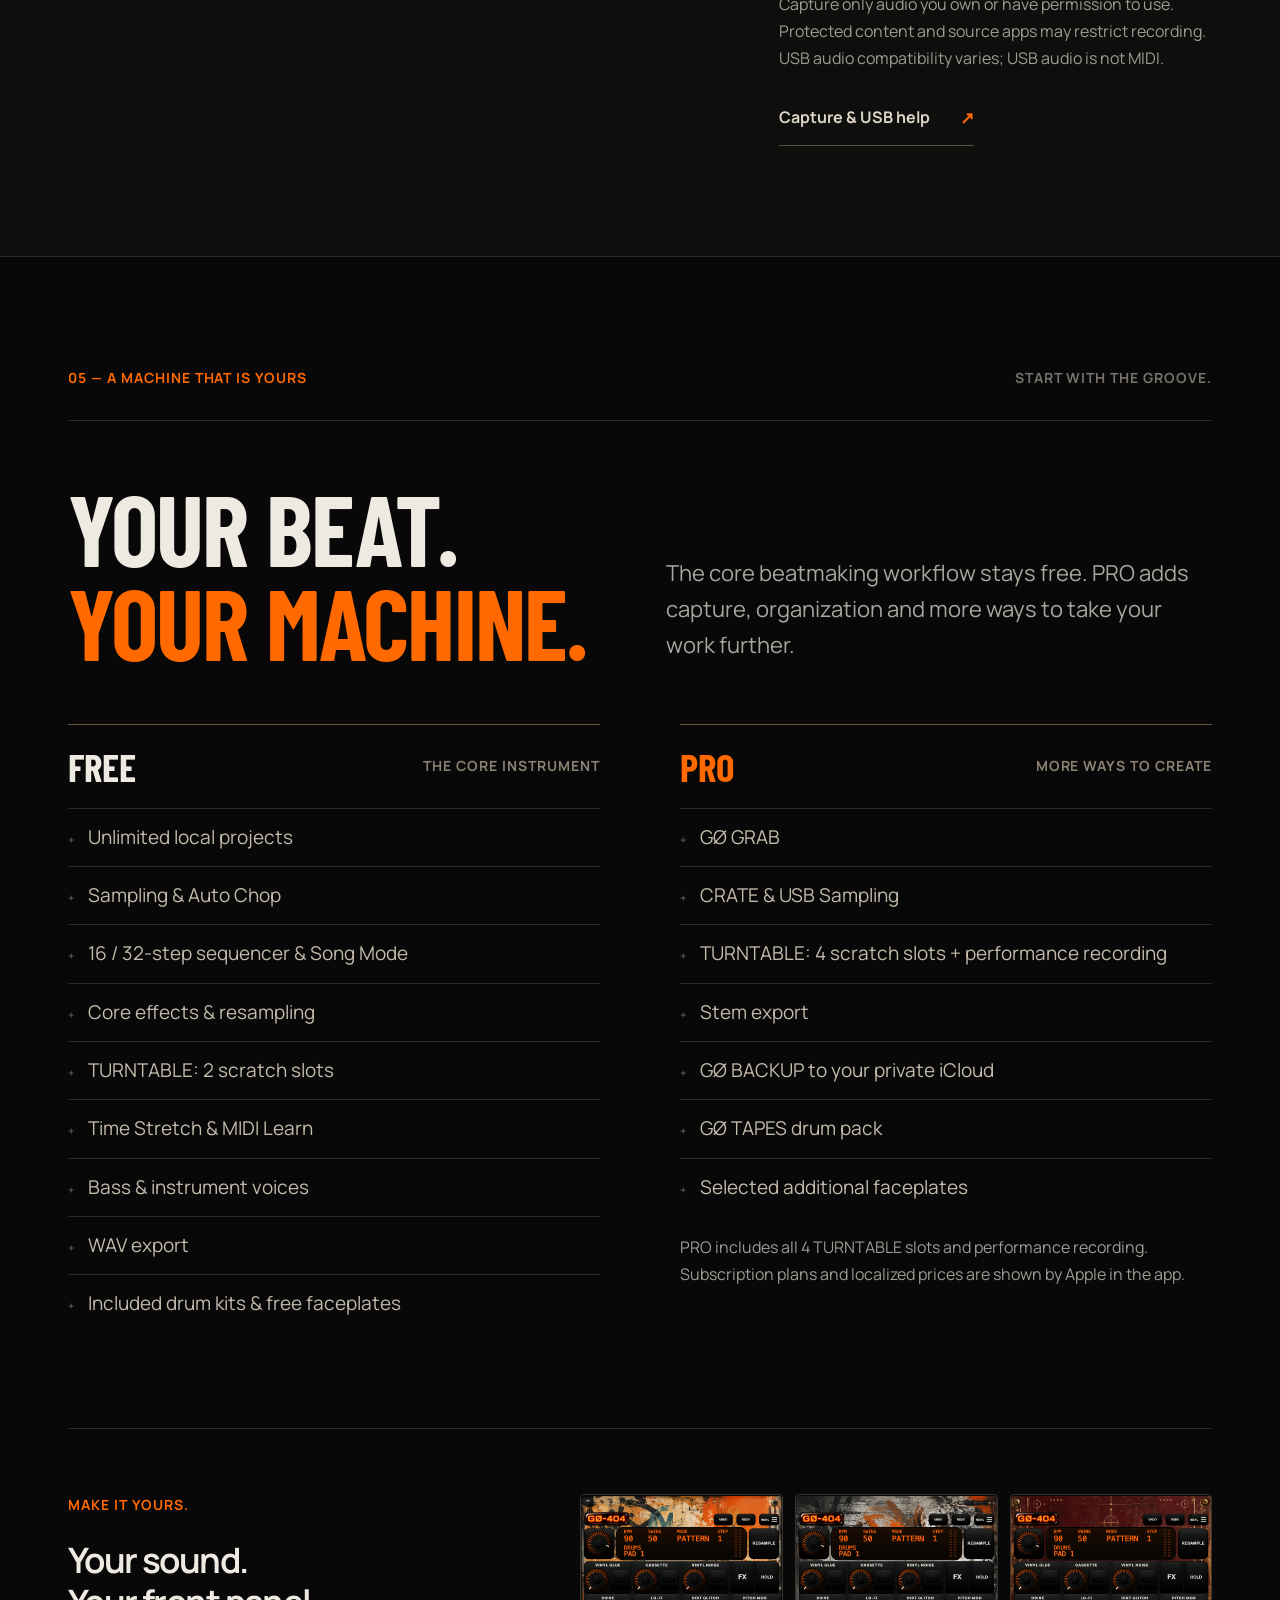
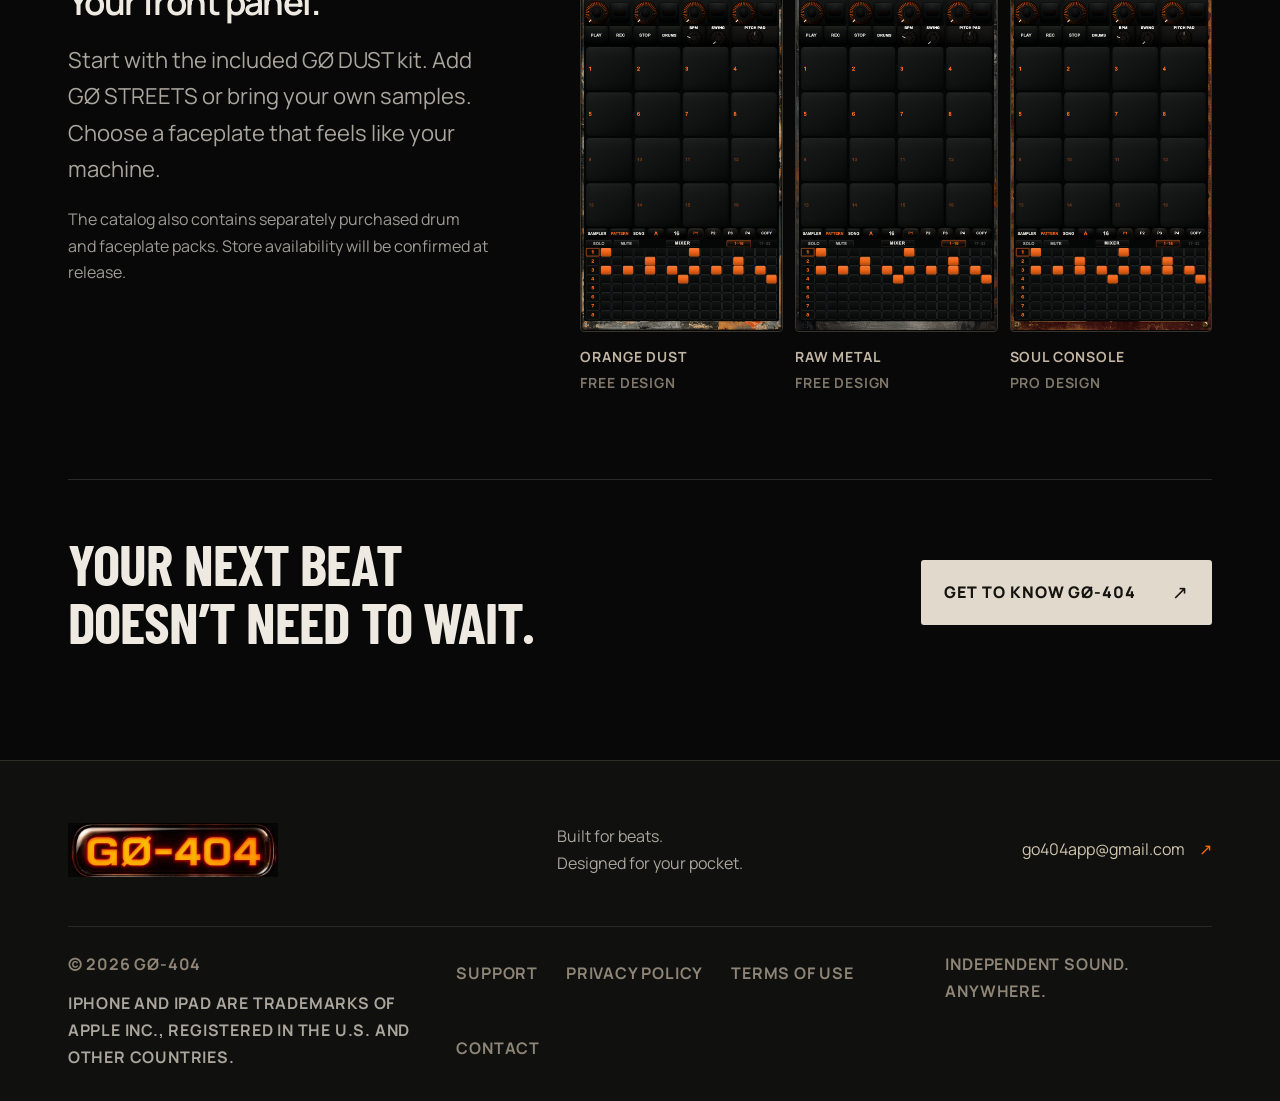
==== commit 1b2cb576: "Raise sleeve creases above the website devices" ====
--- a/docs/index.html
+++ b/docs/index.html
@@ -1,4 +1,4 @@
-<!doctype html><html lang="en-US"><head><meta charset="utf-8"><meta name="viewport" content="width=device-width, initial-scale=1, viewport-fit=cover"><meta name="color-scheme" content="dark"><meta name="theme-color" content="#080808"><meta name="description" content="A hands-on sampler, sequencer and performance machine for iPhone. Sample, chop, build your groove and resample it into something yours."><meta name="robots" content="index, follow"><title>GØ-404 — Make Beats. Anywhere.</title><meta property="og:type" content="website"><meta property="og:title" content="GØ-404 — Make Beats. Anywhere."><meta property="og:description" content="A hands-on sampler, sequencer and performance machine for iPhone. Sample, chop, build your groove and resample it into something yours."><meta property="og:site_name" content="GØ-404"><meta property="og:locale" content="en_US"><link rel="canonical" href="https://go404.app/"><meta property="og:url" content="https://go404.app/"><meta property="og:image" content="https://go404.app/assets/machine-empty.png?v=empty-grid-20261108"><link rel="icon" href="./assets/favicon.png" type="image/png"><link rel="preload" href="./assets/fonts/BarlowCondensed-Bold.ttf" as="font" type="font/ttf" crossorigin><link rel="stylesheet" href="./assets/site.css?v=soft-edges-v7-20261111"><script src="./assets/site.js" defer></script><script type="application/ld+json">{"@context":"https://schema.org","@type":"SoftwareApplication","name":"GØ-404","description":"A hands-on sampler, sequencer and performance machine for iPhone. Sample, chop, build your groove and resample it into something yours.","inLanguage":"en-US","applicationCategory":"MusicApplication","operatingSystem":"iOS","url":"https://go404.app/"}</script></head><body><a class="skip-link" href="#main">Skip to content</a><header class="site-header"><a class="brand" href="./" aria-label="GØ-404 home"><img src="./assets/go404-logo.jpg" width="160" height="41" alt="GØ-404"></a><button class="menu-toggle" aria-controls="site-nav" aria-expanded="false"><span>MENU</span><span class="menu-lines" aria-hidden="true"></span></button><nav id="site-nav" aria-label="Main navigation"><a href="./#inside">The machine</a><a href="./#vintage">Vintage</a><a href="./#free-pro">Free &amp; Pro</a><a href="./support/" >Support <span aria-hidden="true">↗</span></a></nav><span class="header-note">A POCKET INSTRUMENT.</span></header><main id="main"><section class="hero" aria-labelledby="hero-title"><div class="hero-copy"><div class="hero-intro"><p class="eyebrow"><span class="little-line"></span>SAMPLER. SEQUENCER. PERFORMANCE.</p><h1 id="hero-title">MAKE BEATS.<br><span>ANYWHERE.</span></h1></div><div class="hero-details"><p class="hero-subtitle">YOUR POCKET BEAT MACHINE.</p><p class="hero-description">A hands-on sampler, sequencer and performance machine. Built for beats. Designed for your pocket.</p><div class="hero-actions"><a class="button button-orange" href="#inside">EXPLORE THE MACHINE <span aria-hidden="true">↓</span></a><p class="store-slot"><span class="status-dot" aria-hidden="true"></span>App Store release coming soon.</p></div><div class="hero-footnote"><span>GØ-404 CLASSIC</span><span>FOR IPHONE &amp; IPAD</span></div></div></div><figure class="hero-product" id="devices"><div class="device-pair"><div class="device-ipad"><img src="assets/machine-ipad-lit-v4.svg?v=device-stage-v3-20261111" decoding="async" width="2300" height="3000" alt="GØ-404 on iPad: the original narrow machine geometry centred with black side margins, four illuminated pads and an empty sequencer."></div><div class="device-phone"><img src="assets/machine-phone-lit-v4.svg?v=device-stage-v3-20261111" fetchpriority="high" decoding="async" width="1350" height="2760" alt="GØ-404 on iPhone with four illuminated pads and an empty step sequencer."></div></div><div class="app-store-placement"><button type="button" class="app-store-badge" disabled aria-label="App Store release coming soon"><img src="assets/download-on-the-app-store.svg" alt="Download on the App Store" width="120" height="40"></button><p class="app-store-status">Coming soon to the App Store.</p></div><figcaption><span class="status-dot" aria-hidden="true"></span>THE INSTRUMENT. IN YOUR HANDS.</figcaption></figure><span class="hero-index" aria-hidden="true">01 / THE MACHINE</span></section>
+<!doctype html><html lang="en-US"><head><meta charset="utf-8"><meta name="viewport" content="width=device-width, initial-scale=1, viewport-fit=cover"><meta name="color-scheme" content="dark"><meta name="theme-color" content="#080808"><meta name="description" content="A hands-on sampler, sequencer and performance machine for iPhone. Sample, chop, build your groove and resample it into something yours."><meta name="robots" content="index, follow"><title>GØ-404 — Make Beats. Anywhere.</title><meta property="og:type" content="website"><meta property="og:title" content="GØ-404 — Make Beats. Anywhere."><meta property="og:description" content="A hands-on sampler, sequencer and performance machine for iPhone. Sample, chop, build your groove and resample it into something yours."><meta property="og:site_name" content="GØ-404"><meta property="og:locale" content="en_US"><link rel="canonical" href="https://go404.app/"><meta property="og:url" content="https://go404.app/"><meta property="og:image" content="https://go404.app/assets/machine-empty.png?v=empty-grid-20261108"><link rel="icon" href="./assets/favicon.png" type="image/png"><link rel="preload" href="./assets/fonts/BarlowCondensed-Bold.ttf" as="font" type="font/ttf" crossorigin><link rel="stylesheet" href="./assets/site.css?v=raised-creases-v8-20261111"><script src="./assets/site.js" defer></script><script type="application/ld+json">{"@context":"https://schema.org","@type":"SoftwareApplication","name":"GØ-404","description":"A hands-on sampler, sequencer and performance machine for iPhone. Sample, chop, build your groove and resample it into something yours.","inLanguage":"en-US","applicationCategory":"MusicApplication","operatingSystem":"iOS","url":"https://go404.app/"}</script></head><body><a class="skip-link" href="#main">Skip to content</a><header class="site-header"><a class="brand" href="./" aria-label="GØ-404 home"><img src="./assets/go404-logo.jpg" width="160" height="41" alt="GØ-404"></a><button class="menu-toggle" aria-controls="site-nav" aria-expanded="false"><span>MENU</span><span class="menu-lines" aria-hidden="true"></span></button><nav id="site-nav" aria-label="Main navigation"><a href="./#inside">The machine</a><a href="./#vintage">Vintage</a><a href="./#free-pro">Free &amp; Pro</a><a href="./support/" >Support <span aria-hidden="true">↗</span></a></nav><span class="header-note">A POCKET INSTRUMENT.</span></header><main id="main"><section class="hero" aria-labelledby="hero-title"><div class="hero-copy"><div class="hero-intro"><p class="eyebrow"><span class="little-line"></span>SAMPLER. SEQUENCER. PERFORMANCE.</p><h1 id="hero-title">MAKE BEATS.<br><span>ANYWHERE.</span></h1></div><div class="hero-details"><p class="hero-subtitle">YOUR POCKET BEAT MACHINE.</p><p class="hero-description">A hands-on sampler, sequencer and performance machine. Built for beats. Designed for your pocket.</p><div class="hero-actions"><a class="button button-orange" href="#inside">EXPLORE THE MACHINE <span aria-hidden="true">↓</span></a><p class="store-slot"><span class="status-dot" aria-hidden="true"></span>App Store release coming soon.</p></div><div class="hero-footnote"><span>GØ-404 CLASSIC</span><span>FOR IPHONE &amp; IPAD</span></div></div></div><figure class="hero-product" id="devices"><div class="device-pair"><div class="device-ipad"><img src="assets/machine-ipad-lit-v4.svg?v=device-stage-v3-20261111" decoding="async" width="2300" height="3000" alt="GØ-404 on iPad: the original narrow machine geometry centred with black side margins, four illuminated pads and an empty sequencer."></div><div class="device-phone"><img src="assets/machine-phone-lit-v4.svg?v=device-stage-v3-20261111" fetchpriority="high" decoding="async" width="1350" height="2760" alt="GØ-404 on iPhone with four illuminated pads and an empty step sequencer."></div></div><div class="app-store-placement"><button type="button" class="app-store-badge" disabled aria-label="App Store release coming soon"><img src="assets/download-on-the-app-store.svg" alt="Download on the App Store" width="120" height="40"></button><p class="app-store-status">Coming soon to the App Store.</p></div><figcaption><span class="status-dot" aria-hidden="true"></span>THE INSTRUMENT. IN YOUR HANDS.</figcaption></figure><span class="hero-index" aria-hidden="true">01 / THE MACHINE</span></section>
 <div class="spec-strip" aria-label="At a glance"><span>HANDS-ON SAMPLING</span><span>16 / 32 STEP SEQUENCING</span><span>RESAMPLE YOUR PERFORMANCE</span><span>WAV EXPORT</span></div>
 <section class="section inside" id="inside" aria-labelledby="inside-title"><div class="section-head"><p class="eyebrow">01 — FROM SOUND TO SOMETHING YOURS</p><span class="section-label">THE CREATIVE WORKFLOW</span></div><div class="inside-grid"><div><h2 id="inside-title">SAMPLE.<br>CHOP.<br><span class="orange">CREATE.</span></h2><p class="lede">Find a sound.<br>Make it your own.</p><p>Import a WAV. Record a new idea. Trim, fade and pitch it into place. Let Auto Chop find your starting points, then put your hands on the details.</p><div class="auto-key-feature"><p class="eyebrow">AUTO KEY</p><h3>Stay in Tune</h3><p>GØ-404 analyzes your samples on A9–A16 and automatically tunes the bass and instruments to match. Sample, play and create.</p></div><a class="text-link" href="support/#sampling">Start sampling <span aria-hidden="true">↗</span></a></div><div class="workflow-view"><div class="tabs" role="tablist" aria-label="Explore the workflow"><button role="tab" id="tab-sampling" aria-selected="true" aria-controls="panel-sampling">SAMPLING</button><button role="tab" id="tab-sequencing" aria-selected="false" aria-controls="panel-sequencing" tabindex="-1">SEQUENCING</button></div><div role="tabpanel" tabindex="0" id="panel-sampling" aria-labelledby="tab-sampling"><figure class="wave-display"><img loading="lazy" src="assets/waveform.jpg?v=pad-final-20261101" width="900" height="322" alt="Real GØ-404 waveform editor with a selected range and precise trim and fade markers."><figcaption><span>TRIM / FADE</span><span>YOUR SOUND. YOUR CUT.</span></figcaption></figure><div class="workflow-steps"><span><b>01</b> LOAD A SOUND</span><span><b>02</b> FIND YOUR CUT</span><span><b>03</b> PLAY THE PADS</span></div><p class="detail-copy">Drum hits or musical phrases. Auto Chop keeps those workflows distinct, with manual editing when you want the final say.</p><button class="text-link image-open" data-image="assets/pad-edit-vintage-model-lamps-20261110.png?v=stereo-compact-v3" data-alt="GØ-404 PAD EDIT, showing a real waveform, hardware-style knobs and Vintage control.">See PAD EDIT <span aria-hidden="true">↗</span></button></div><div role="tabpanel" tabindex="0" id="panel-sequencing" aria-labelledby="tab-sequencing" hidden><figure class="sequence-display"><img loading="lazy" src="assets/sequencer.jpg" width="936" height="460" alt="Actual GØ-404 pad and step-sequencer controls, including patterns P1 to P4."><figcaption><span>BUILD YOUR GROOVE.</span><span>16 / 32 STEPS</span></figcaption></figure><div class="workflow-steps"><span><b>01</b> PLAY A PATTERN</span><span><b>02</b> ADD THE SWING</span><span><b>03</b> BUILD A SONG</span></div><p class="detail-copy">Four patterns, Song Mode, swing and bass pads. Start with a drum kit, find a new variation with DRUMS, and build the rhythm, bass and melody together.</p><a class="text-link" href="support/#sequencing">Explore patterns <span aria-hidden="true">↗</span></a></div></div></div><!-- verified-feature-guide-20261109 --><div class="workflow-features" aria-label="More ways to build your beat">
 <article><p class="eyebrow">TIME STRETCH</p><h3>Make the sound fit.</h3><p>Change a sample’s length without changing its pitch. Use the waveform handle or FIT TO BPM, on one pad or the current group of eight.</p><a class="text-link" href="support/#time-stretch">Time Stretch guide ↗</a></article>
--- a/docs/assets/site.css
+++ b/docs/assets/site.css
@@ -199,7 +199,7 @@
 /* Approved NYC vinyl campaign: exact title orange, original sleeve texture. */
 /* The background spans the full hero, with room around both real devices. */
 .hero-product{isolation:isolate;overflow:hidden;margin-left:calc(-1 * var(--gutter));margin-right:calc(-1 * var(--gutter));padding:clamp(64px,8vw,140px) var(--gutter) clamp(50px,6vw,100px);background:var(--bg)}
-.hero-product:before{inset:0;width:auto;height:auto;background:url('campaign-ink-grain-v6.svg?v=detail3') center/cover;border:0;border-image:none;transform:none;filter:none;opacity:1;-webkit-mask-image:linear-gradient(180deg,transparent 0%,#000 16%,#000 78%,transparent 100%);mask-image:linear-gradient(180deg,transparent 0%,#000 16%,#000 78%,transparent 100%);z-index:-2}
+.hero-product:before{inset:0;width:auto;height:auto;background:url('campaign-ink-grain-v6.svg?v=detail4') center/cover;border:0;border-image:none;transform:none;filter:none;opacity:1;-webkit-mask-image:linear-gradient(180deg,transparent 0%,#000 16%,#000 78%,transparent 100%);mask-image:linear-gradient(180deg,transparent 0%,#000 16%,#000 78%,transparent 100%);z-index:-2}
 .hero-product:after{display:none}
 .device-pair{width:min(100%,1180px);padding:0;gap:clamp(32px,5vw,72px);background:transparent;border:0;border-radius:0;perspective:2200px}
 .device-pair:before,.device-pair:after{display:none}
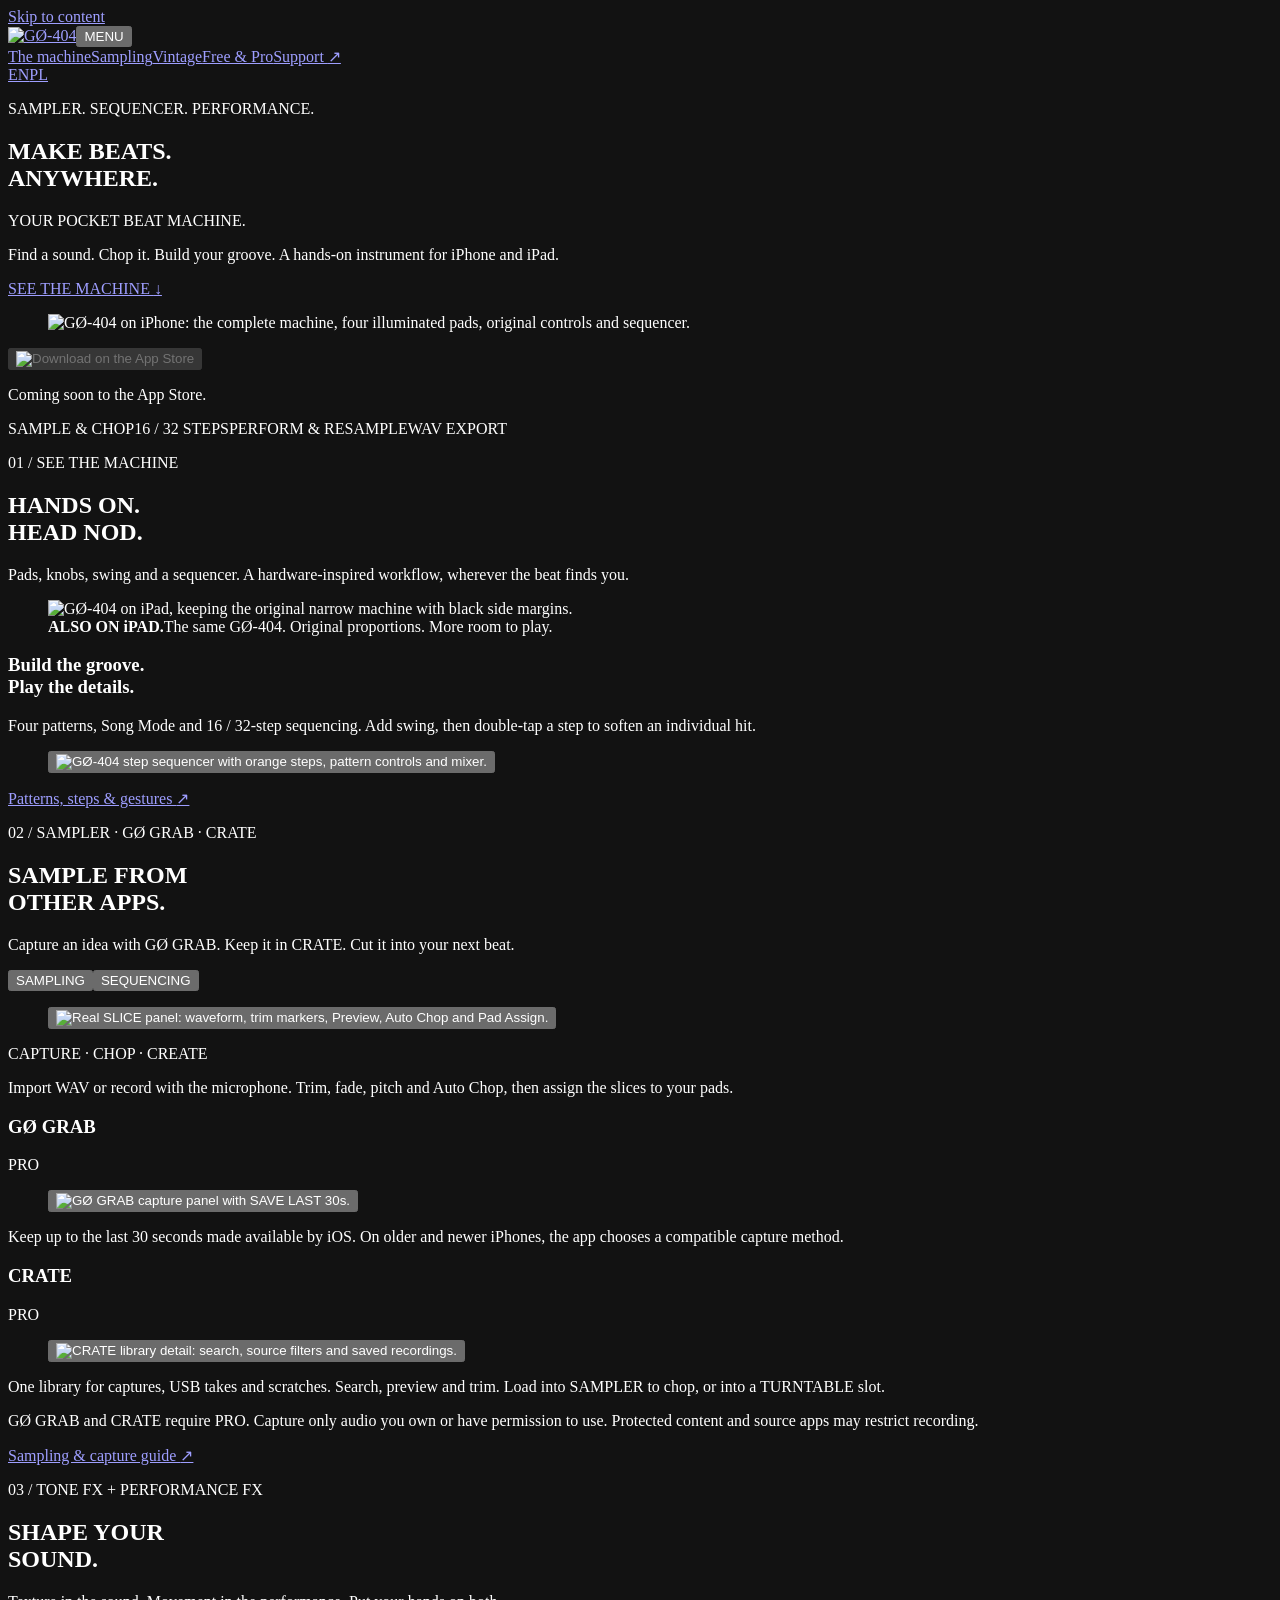
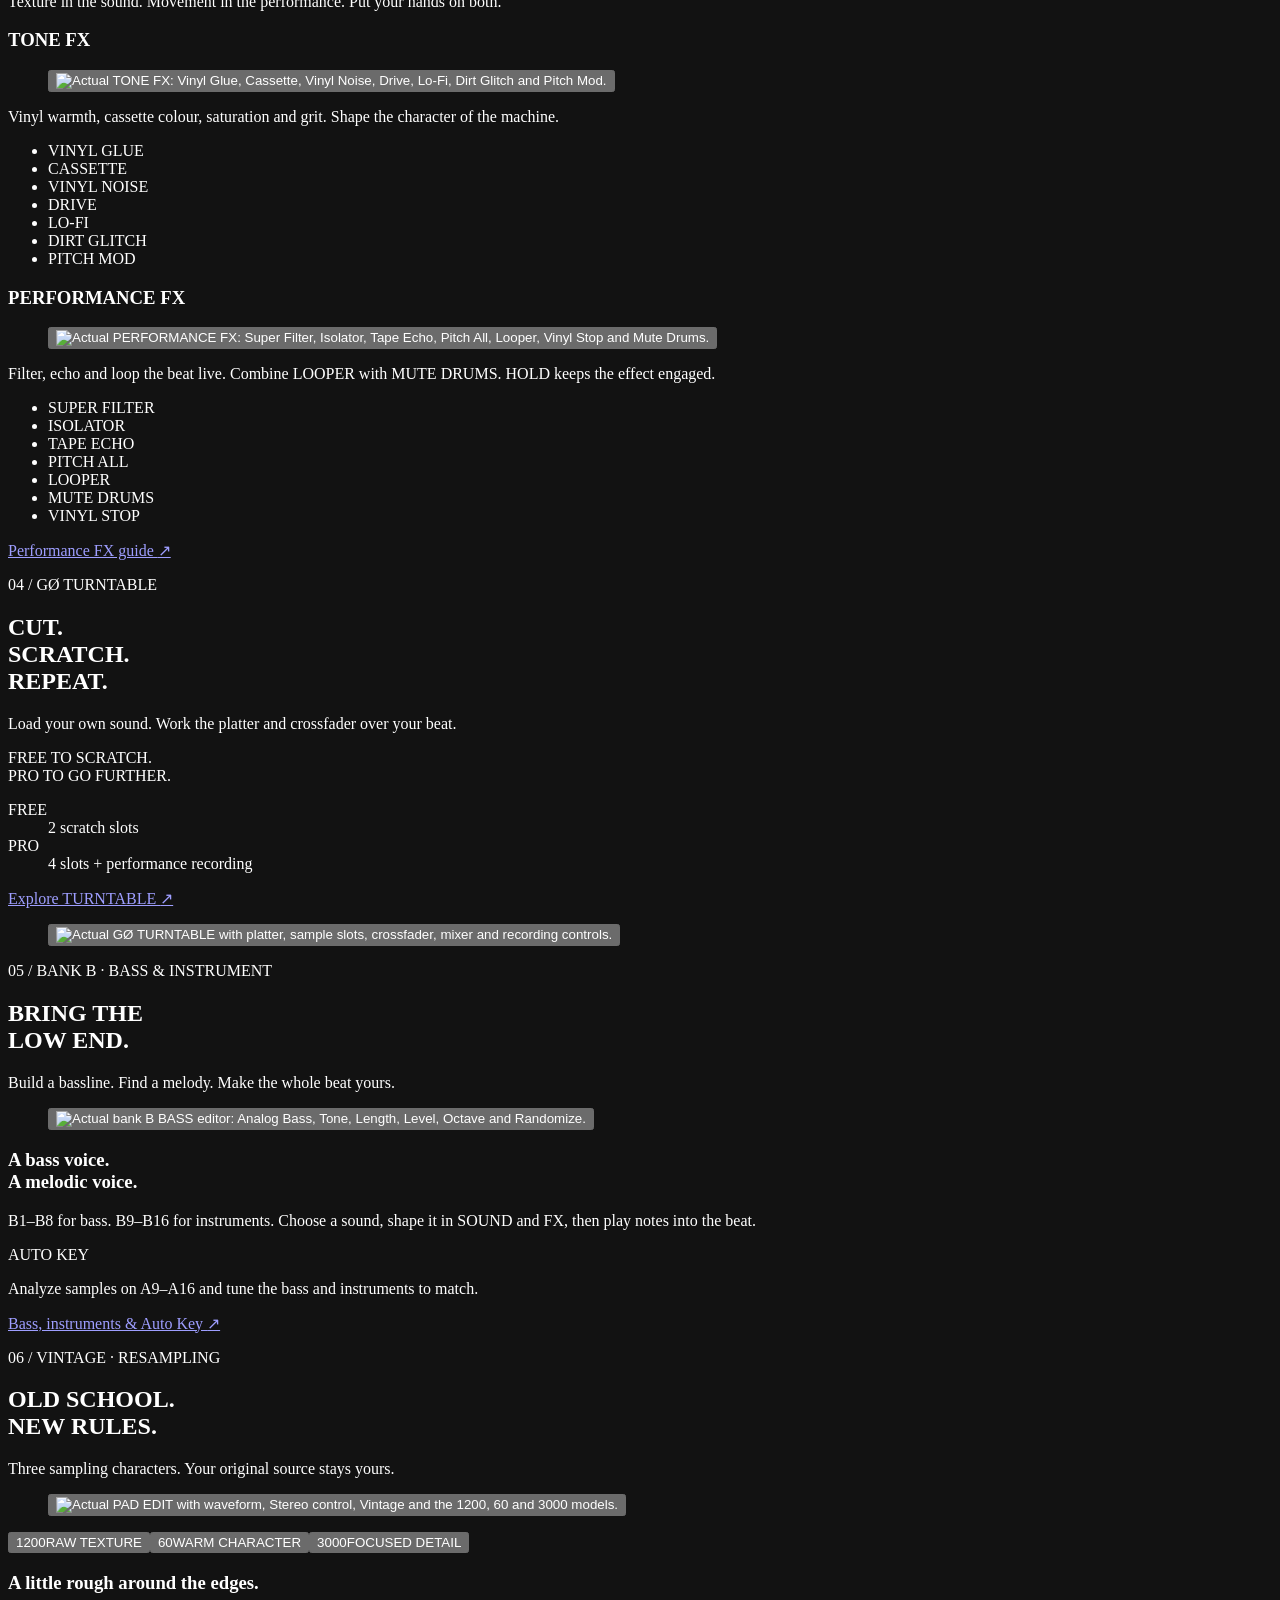
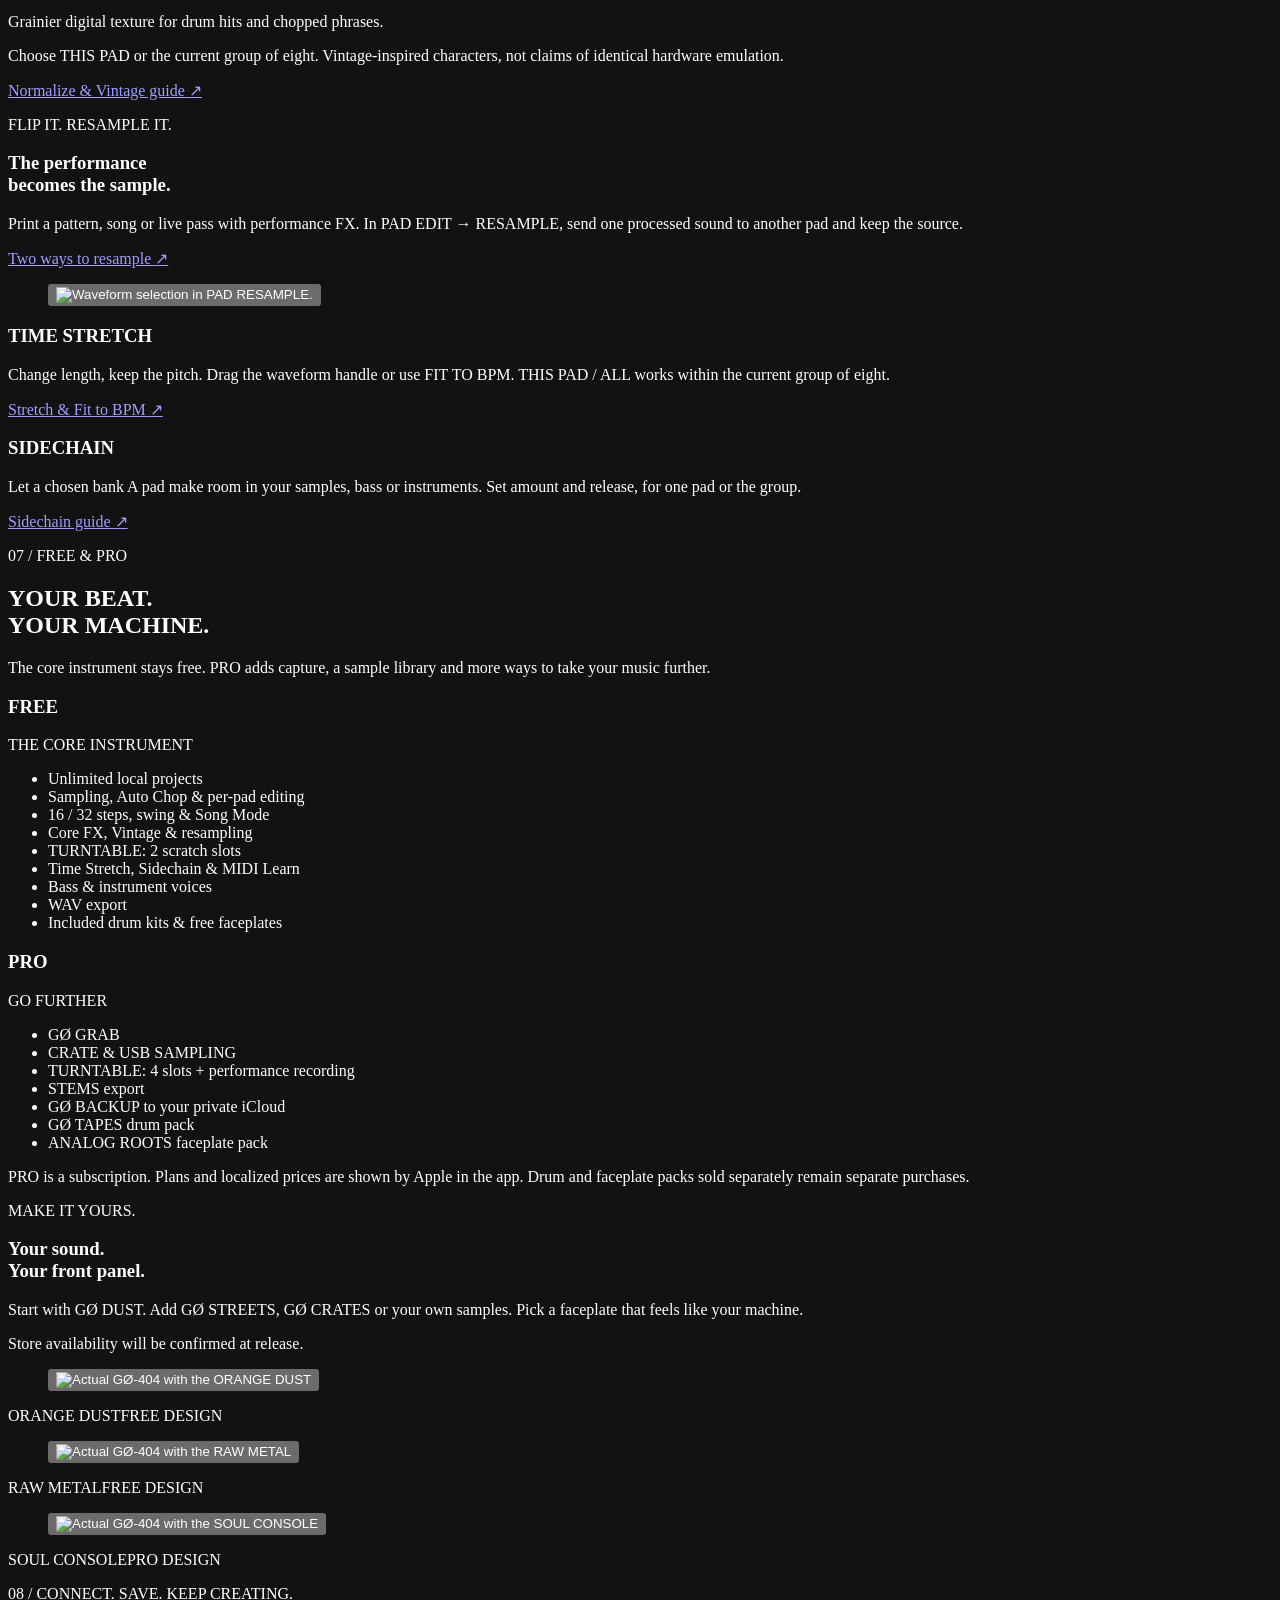
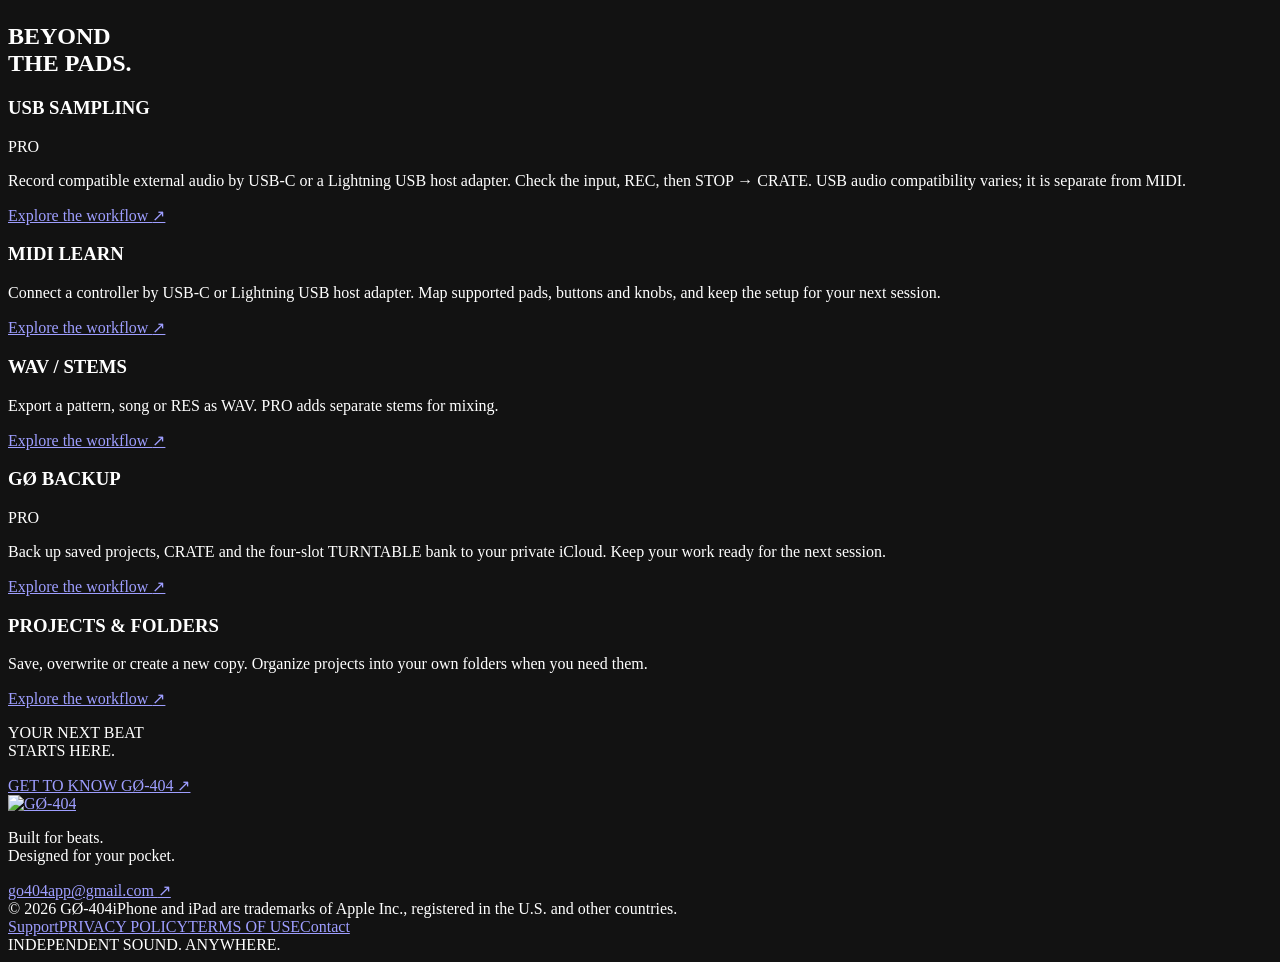
==== commit e7680b6d: "Refine website mobile UX, size panel previews and fix language navigation" ====
--- a/docs/index.html
+++ b/docs/index.html
@@ -1,12 +1,63 @@
-<!doctype html><html lang="en-US"><head><meta charset="utf-8"><meta name="viewport" content="width=device-width, initial-scale=1, viewport-fit=cover"><meta name="color-scheme" content="dark"><meta name="theme-color" content="#080808"><meta name="description" content="A hands-on sampler, sequencer and performance machine for iPhone. Sample, chop, build your groove and resample it into something yours."><meta name="robots" content="index, follow"><title>GØ-404 — Make Beats. Anywhere.</title><meta property="og:type" content="website"><meta property="og:title" content="GØ-404 — Make Beats. Anywhere."><meta property="og:description" content="A hands-on sampler, sequencer and performance machine for iPhone. Sample, chop, build your groove and resample it into something yours."><meta property="og:site_name" content="GØ-404"><meta property="og:locale" content="en_US"><link rel="canonical" href="https://go404.app/"><meta property="og:url" content="https://go404.app/"><meta property="og:image" content="https://go404.app/assets/machine-empty.png?v=empty-grid-20261108"><link rel="icon" href="./assets/favicon.png" type="image/png"><link rel="preload" href="./assets/fonts/BarlowCondensed-Bold.ttf" as="font" type="font/ttf" crossorigin><link rel="stylesheet" href="./assets/site.css?v=raised-creases-v8-20261111"><script src="./assets/site.js" defer></script><script type="application/ld+json">{"@context":"https://schema.org","@type":"SoftwareApplication","name":"GØ-404","description":"A hands-on sampler, sequencer and performance machine for iPhone. Sample, chop, build your groove and resample it into something yours.","inLanguage":"en-US","applicationCategory":"MusicApplication","operatingSystem":"iOS","url":"https://go404.app/"}</script></head><body><a class="skip-link" href="#main">Skip to content</a><header class="site-header"><a class="brand" href="./" aria-label="GØ-404 home"><img src="./assets/go404-logo.jpg" width="160" height="41" alt="GØ-404"></a><button class="menu-toggle" aria-controls="site-nav" aria-expanded="false"><span>MENU</span><span class="menu-lines" aria-hidden="true"></span></button><nav id="site-nav" aria-label="Main navigation"><a href="./#inside">The machine</a><a href="./#vintage">Vintage</a><a href="./#free-pro">Free &amp; Pro</a><a href="./support/" >Support <span aria-hidden="true">↗</span></a></nav><span class="header-note">A POCKET INSTRUMENT.</span></header><main id="main"><section class="hero" aria-labelledby="hero-title"><div class="hero-copy"><div class="hero-intro"><p class="eyebrow"><span class="little-line"></span>SAMPLER. SEQUENCER. PERFORMANCE.</p><h1 id="hero-title">MAKE BEATS.<br><span>ANYWHERE.</span></h1></div><div class="hero-details"><p class="hero-subtitle">YOUR POCKET BEAT MACHINE.</p><p class="hero-description">A hands-on sampler, sequencer and performance machine. Built for beats. Designed for your pocket.</p><div class="hero-actions"><a class="button button-orange" href="#inside">EXPLORE THE MACHINE <span aria-hidden="true">↓</span></a><p class="store-slot"><span class="status-dot" aria-hidden="true"></span>App Store release coming soon.</p></div><div class="hero-footnote"><span>GØ-404 CLASSIC</span><span>FOR IPHONE &amp; IPAD</span></div></div></div><figure class="hero-product" id="devices"><div class="device-pair"><div class="device-ipad"><img src="assets/machine-ipad-lit-v4.svg?v=device-stage-v3-20261111" decoding="async" width="2300" height="3000" alt="GØ-404 on iPad: the original narrow machine geometry centred with black side margins, four illuminated pads and an empty sequencer."></div><div class="device-phone"><img src="assets/machine-phone-lit-v4.svg?v=device-stage-v3-20261111" fetchpriority="high" decoding="async" width="1350" height="2760" alt="GØ-404 on iPhone with four illuminated pads and an empty step sequencer."></div></div><div class="app-store-placement"><button type="button" class="app-store-badge" disabled aria-label="App Store release coming soon"><img src="assets/download-on-the-app-store.svg" alt="Download on the App Store" width="120" height="40"></button><p class="app-store-status">Coming soon to the App Store.</p></div><figcaption><span class="status-dot" aria-hidden="true"></span>THE INSTRUMENT. IN YOUR HANDS.</figcaption></figure><span class="hero-index" aria-hidden="true">01 / THE MACHINE</span></section>
-<div class="spec-strip" aria-label="At a glance"><span>HANDS-ON SAMPLING</span><span>16 / 32 STEP SEQUENCING</span><span>RESAMPLE YOUR PERFORMANCE</span><span>WAV EXPORT</span></div>
-<section class="section inside" id="inside" aria-labelledby="inside-title"><div class="section-head"><p class="eyebrow">01 — FROM SOUND TO SOMETHING YOURS</p><span class="section-label">THE CREATIVE WORKFLOW</span></div><div class="inside-grid"><div><h2 id="inside-title">SAMPLE.<br>CHOP.<br><span class="orange">CREATE.</span></h2><p class="lede">Find a sound.<br>Make it your own.</p><p>Import a WAV. Record a new idea. Trim, fade and pitch it into place. Let Auto Chop find your starting points, then put your hands on the details.</p><div class="auto-key-feature"><p class="eyebrow">AUTO KEY</p><h3>Stay in Tune</h3><p>GØ-404 analyzes your samples on A9–A16 and automatically tunes the bass and instruments to match. Sample, play and create.</p></div><a class="text-link" href="support/#sampling">Start sampling <span aria-hidden="true">↗</span></a></div><div class="workflow-view"><div class="tabs" role="tablist" aria-label="Explore the workflow"><button role="tab" id="tab-sampling" aria-selected="true" aria-controls="panel-sampling">SAMPLING</button><button role="tab" id="tab-sequencing" aria-selected="false" aria-controls="panel-sequencing" tabindex="-1">SEQUENCING</button></div><div role="tabpanel" tabindex="0" id="panel-sampling" aria-labelledby="tab-sampling"><figure class="wave-display"><img loading="lazy" src="assets/waveform.jpg?v=pad-final-20261101" width="900" height="322" alt="Real GØ-404 waveform editor with a selected range and precise trim and fade markers."><figcaption><span>TRIM / FADE</span><span>YOUR SOUND. YOUR CUT.</span></figcaption></figure><div class="workflow-steps"><span><b>01</b> LOAD A SOUND</span><span><b>02</b> FIND YOUR CUT</span><span><b>03</b> PLAY THE PADS</span></div><p class="detail-copy">Drum hits or musical phrases. Auto Chop keeps those workflows distinct, with manual editing when you want the final say.</p><button class="text-link image-open" data-image="assets/pad-edit-vintage-model-lamps-20261110.png?v=stereo-compact-v3" data-alt="GØ-404 PAD EDIT, showing a real waveform, hardware-style knobs and Vintage control.">See PAD EDIT <span aria-hidden="true">↗</span></button></div><div role="tabpanel" tabindex="0" id="panel-sequencing" aria-labelledby="tab-sequencing" hidden><figure class="sequence-display"><img loading="lazy" src="assets/sequencer.jpg" width="936" height="460" alt="Actual GØ-404 pad and step-sequencer controls, including patterns P1 to P4."><figcaption><span>BUILD YOUR GROOVE.</span><span>16 / 32 STEPS</span></figcaption></figure><div class="workflow-steps"><span><b>01</b> PLAY A PATTERN</span><span><b>02</b> ADD THE SWING</span><span><b>03</b> BUILD A SONG</span></div><p class="detail-copy">Four patterns, Song Mode, swing and bass pads. Start with a drum kit, find a new variation with DRUMS, and build the rhythm, bass and melody together.</p><a class="text-link" href="support/#sequencing">Explore patterns <span aria-hidden="true">↗</span></a></div></div></div><!-- verified-feature-guide-20261109 --><div class="workflow-features" aria-label="More ways to build your beat">
-<article><p class="eyebrow">TIME STRETCH</p><h3>Make the sound fit.</h3><p>Change a sample’s length without changing its pitch. Use the waveform handle or FIT TO BPM, on one pad or the current group of eight.</p><a class="text-link" href="support/#time-stretch">Time Stretch guide ↗</a></article>
-<article><p class="eyebrow">SIDECHAIN</p><h3>Give the drums space.</h3><p>Let a chosen bank A pad duck your samples, bass or instruments. Shape the amount and release, per pad or for the group.</p><a class="text-link" href="support/#sidechain">Sidechain guide ↗</a></article>
-<article><p class="eyebrow">BANK B / BASS &amp; INSTRUMENT</p><h3>Play the bass. Find a melody.</h3><p>Two playable voices across bank B. Choose a sound, shape it in SOUND and FX, and build notes into your beat.</p><a class="text-link" href="support/#bank-b">Explore bank B ↗</a></article>
-<article><p class="eyebrow">MIDI LEARN</p><h3>Put your controller to work.</h3><p>Connect by USB-C or a Lightning USB host adapter. Map supported pads, buttons and knobs, then keep your controller setup for the next session.</p><a class="text-link" href="support/#midi">Connect &amp; learn ↗</a></article>
-</div></section>
-<section class="vintage section" id="vintage" aria-labelledby="vintage-title"><div class="section-head"><p class="eyebrow">02 — VINTAGE SOUND ENGINES</p><span class="section-label">TEXTURE, BY CHOICE.</span></div><div class="vintage-intro"><h2 id="vintage-title">THREE CHARACTERS.<br><span class="silver">ONE MACHINE.</span></h2><p>Three distinct vintage-inspired sampling characters. Bring classic digital texture and character to your sound.</p></div><div class="model-bank" role="tablist" aria-label="Vintage sampling character"><button class="model-key" role="tab" id="model-1200" aria-selected="true" aria-controls="character-1200"><span class="model-led" aria-hidden="true"></span><span class="model-number">1200</span><span class="model-tag">RAW TEXTURE</span></button><button class="model-key" role="tab" id="model-60" aria-selected="false" aria-controls="character-60" tabindex="-1"><span class="model-led" aria-hidden="true"></span><span class="model-number">60</span><span class="model-tag">WARM CHARACTER</span></button><button class="model-key" role="tab" id="model-3000" aria-selected="false" aria-controls="character-3000" tabindex="-1"><span class="model-led" aria-hidden="true"></span><span class="model-number">3000</span><span class="model-tag">FOCUSED DETAIL</span></button></div><div class="character-info"><div role="tabpanel" tabindex="0" id="character-1200" aria-labelledby="model-1200"><span class="character-index">CHARACTER / 01</span><h3>A little rough around the edges.</h3><p>A grainier digital texture for drums, chopped phrases and sounds that want a little less polish.</p></div><div role="tabpanel" tabindex="0" id="character-60" aria-labelledby="model-60" hidden><span class="character-index">CHARACTER / 02</span><h3>Warmth with a different weight.</h3><p>A distinct vintage-inspired character. A different way to shape the feel of a bass phrase, a chord or a drum hit.</p></div><div role="tabpanel" tabindex="0" id="character-3000" aria-labelledby="model-3000" hidden><span class="character-index">CHARACTER / 03</span><h3>Texture with room for detail.</h3><p>A more focused sampling character for when you want a different finish without giving up the identity of the source.</p></div><p class="character-note">Choose per pad. Keep your original source.<br>Vintage-inspired characters, not claims of identical hardware emulation.</p></div></section>
-<section class="section performance" id="performance" aria-labelledby="performance-title"><div class="section-head"><p class="eyebrow">03 — TONE &amp; PERFORMANCE FX</p><span class="section-label">TEXTURE. MOVEMENT. CHARACTER.</span></div><h2 id="performance-title">SHAPE YOUR<br><span class="orange">SOUND.</span></h2><div class="sound-fx-grid"><article class="sound-fx-card"><p class="eyebrow">TONE FX</p><h3>Give it character.</h3><p>Vinyl warmth, cassette colour, saturation and gritty texture. Shape the sound before you take it into the next performance.</p><figure><img loading="lazy" src="assets/campaign-tone-fx-sleeve.png" width="1000" height="729" alt="Current GØ-404 TONE FX controls: Vinyl Glue, Cassette, Vinyl Noise, Drive, Lo-Fi, Dirt Glitch and Pitch Mod."><figcaption>TONE FX / THE SOUND OF YOUR MACHINE</figcaption></figure><ul class="effect-list" aria-label="Tone effects"><li>VINYL GLUE</li><li>CASSETTE</li><li>VINYL NOISE</li><li>DRIVE</li><li>LO-FI</li><li>DIRT GLITCH</li><li>PITCH MOD</li></ul></article><article class="sound-fx-card"><p class="eyebrow">PERFORMANCE FX</p><h3>Play the effects.</h3><p>Sweep, filter, echo and loop the beat in real time. Combine LOOPER with MUTE DRUMS. Use HOLD FX to keep an effect engaged while your hands make the next move.</p><figure><img loading="lazy" src="assets/campaign-performance-fx-sleeve.png" width="1000" height="729" alt="Current GØ-404 PERFORMANCE FX controls: Super Filter, Isolator, Tape Echo, Pitch All, Looper, Vinyl Stop and Mute Drums."><figcaption>PERFORMANCE FX / KEEP THE MOMENT</figcaption></figure><ul class="effect-list" aria-label="Performance effects"><li>SUPER FILTER</li><li>ISOLATOR</li><li>TAPE ECHO</li><li>PITCH ALL</li><li>LOOPER</li><li>MUTE DRUMS</li><li>VINYL STOP</li></ul><p class="tone-note"><span>HOLD FX</span> Keep an effect engaged.</p></article></div><div class="sound-resample"><div class="resample-story"><p class="eyebrow">FLIP IT. RESAMPLE IT.</p><h3>The performance<br>becomes the sample.</h3><p>Resample a pattern, a song or a live pass with performance FX. Reuse the result, or open PAD EDIT → RESAMPLE to print one processed sound into another pad while keeping the source. <a href="support/#pad-resample">See both resampling workflows ↗</a></p><figure><img loading="lazy" src="assets/resample-waveform.jpg?v=pad-final-20261101" width="900" height="322" alt="Actual waveform selection from the GØ-404 PAD RESAMPLE interface."><figcaption>PAD RESAMPLE / A NEW SOUND. A NEW PAD.</figcaption><div class="resample-steps" aria-label="Pad resampling workflow"><span>ORIGINAL PAD</span><span aria-hidden="true">→</span><span>RESAMPLE</span><span aria-hidden="true">→</span><span>NEW PAD</span></div></figure></div></div></section>
-<section class="section capture" id="capture" aria-labelledby="capture-title"><div class="section-head"><p class="eyebrow">04 — GO BEYOND THE PATTERN</p><span class="section-label">PERFORM. CAPTURE. REUSE.</span></div><div class="capture-grid"><article class="turntable-story"><p class="eyebrow"><span class="status-dot"></span>GØ TURNTABLE</p><h2 id="capture-title">SCRATCH<br><span class="silver">YOUR SOUND.</span></h2><p><strong>FREE TO SCRATCH. PRO TO GO FURTHER.</strong></p><p>FREE: 2 scratch slots. PRO: 4 scratch slots + performance recording. Load your own sounds, work the crossfader and cut them over your beat.</p><figure class="turntable-image campaign-sleeve-view"><button class="campaign-image-open image-open" data-image="assets/campaign-turntable-sleeve.png" data-alt="CUT. SCRATCH. REPEAT. — the approved GØ TURNTABLE campaign artwork with the real platter, crossfader and controls."><img loading="lazy" src="assets/campaign-turntable-sleeve.png" width="1206" height="2622" alt="CUT. SCRATCH. REPEAT. — the approved GØ TURNTABLE campaign artwork with the real platter, crossfader and controls."></button><figcaption>GØ TURNTABLE / CUT. SCRATCH. REPEAT.</figcaption></figure></article><article class="capture-tools"><p class="eyebrow">GØ GRAB <span class="pro-label">PRO</span></p><h3 class="grab-headline">SAMPLE FROM<br>OTHER APPS.</h3><p class="grab-generations">OLD IPHONE. NEW IPHONE.<br>SAME FREEDOM.</p><p class="grab-description">Capture audio from supported apps on both older and newer iPhones. Save it, chop it, and flip it into your next beat.</p><figure class="grab-ui campaign-sleeve-view"><button class="campaign-image-open image-open" data-image="assets/campaign-sampling-sleeve.png" data-alt="SAMPLE FROM OTHER APPS. — the approved campaign artwork with real SAMPLER, CRATE and GØ GRAB panels."><img loading="lazy" src="assets/campaign-sampling-sleeve.png" width="1206" height="2622" alt="SAMPLE FROM OTHER APPS. — the approved campaign artwork with real SAMPLER, CRATE and GØ GRAB panels."></button><figcaption>GØ GRAB / REQUIRES A PRO SUBSCRIPTION</figcaption></figure><div class="capture-tool"><div><h4>CRATE</h4><span class="pro-label">PRO</span></div><p>One library for GØ GRAB, USB takes and scratch recordings. Search, preview and trim your audio. Load it into SAMPLER for chopping, or into a TURNTABLE slot for your next cut.</p></div><div class="capture-tool"><div><h4>USB SAMPLING</h4><span class="pro-label">PRO</span></div><p>Connect a compatible USB audio input by USB-C or a Lightning USB host adapter. Check the input, press REC, then STOP → CRATE. Keep the take in your sample library and use it in your next beat.</p></div><p class="small-print">Capture only audio you own or have permission to use. Protected content and source apps may restrict recording. USB audio compatibility varies; USB audio is not MIDI.</p><a class="text-link" href="support/#usb">Capture &amp; USB help <span aria-hidden="true">↗</span></a></article></div></section>
-<section class="section ownership" id="free-pro" aria-labelledby="ownership-title"><div class="section-head"><p class="eyebrow">05 — A MACHINE THAT IS YOURS</p><span class="section-label">START WITH THE GROOVE.</span></div><div class="ownership-intro"><h2 id="ownership-title">YOUR BEAT.<br><span class="orange">YOUR MACHINE.</span></h2><p>The core beatmaking workflow stays free. PRO adds capture, organization and more ways to take your work further.</p></div><div class="comparison"><article><div class="tier-heading"><h3>FREE</h3><span>THE CORE INSTRUMENT</span></div><ul><li>Unlimited local projects</li><li>Sampling &amp; Auto Chop</li><li>16 / 32-step sequencer &amp; Song Mode</li><li>Core effects &amp; resampling</li><li>TURNTABLE: 2 scratch slots</li><li>Time Stretch &amp; MIDI Learn</li><li>Bass &amp; instrument voices</li><li>WAV export</li><li>Included drum kits &amp; free faceplates</li></ul></article><article><div class="tier-heading"><h3>PRO</h3><span>MORE WAYS TO CREATE</span></div><ul><li>GØ GRAB</li><li>CRATE &amp; USB Sampling</li><li>TURNTABLE: 4 scratch slots + performance recording</li><li>Stem export</li><li>GØ BACKUP to your private iCloud</li><li>GØ TAPES drum pack</li><li>Selected additional faceplates</li></ul><p class="small-print">PRO includes all 4 TURNTABLE slots and performance recording. Subscription plans and localized prices are shown by Apple in the app.</p></article></div><div class="make-yours"><div class="make-yours-copy"><p class="eyebrow">MAKE IT YOURS.</p><h3>Your sound.<br>Your front panel.</h3><p>Start with the included GØ DUST kit. Add GØ STREETS or bring your own samples. Choose a faceplate that feels like your machine.</p><p class="small-print">The catalog also contains separately purchased drum and faceplate packs. Store availability will be confirmed at release.</p></div><div class="faceplate-gallery" aria-label="Actual GØ-404 machines with three faceplate designs"><figure><button class="image-open faceplate-preview" data-image="assets/faceplate-machine-orange-dust.png?v=real-machine-final" aria-label="Enlarge Orange Dust machine"><img loading="lazy" src="assets/faceplate-machine-orange-dust.png?v=real-machine-final" width="780" height="1688" alt="Actual GØ-404 machine with the Orange Dust faceplate and programmed sequencer."></button><figcaption>ORANGE DUST <span>FREE DESIGN</span></figcaption></figure><figure><button class="image-open faceplate-preview" data-image="assets/faceplate-machine-raw-metal.png?v=real-machine-final" aria-label="Enlarge Raw Metal machine"><img loading="lazy" src="assets/faceplate-machine-raw-metal.png?v=real-machine-final" width="780" height="1688" alt="Actual GØ-404 machine with the Raw Metal faceplate and programmed sequencer."></button><figcaption>RAW METAL <span>FREE DESIGN</span></figcaption></figure><figure><button class="image-open faceplate-preview" data-image="assets/faceplate-machine-soul-console.png?v=real-machine-final" aria-label="Enlarge Soul Console machine"><img loading="lazy" src="assets/faceplate-machine-soul-console.png?v=real-machine-final" width="780" height="1688" alt="Actual GØ-404 machine with the Soul Console faceplate and programmed sequencer."></button><figcaption>SOUL CONSOLE <span>PRO DESIGN</span></figcaption></figure></div></div><div class="closing-line"><p>YOUR NEXT BEAT<br>DOESN’T NEED TO WAIT.</p><a class="button button-light" href="support/">GET TO KNOW GØ-404 <span aria-hidden="true">↗</span></a></div></section></main><footer class="site-footer"><div class="footer-top"><a class="brand" href="./" aria-label="GØ-404 home"><img loading="lazy" src="./assets/go404-logo.jpg" width="160" height="41" alt="GØ-404"></a><p>Built for beats.<br>Designed for your pocket.</p><a href="mailto:go404app@gmail.com">go404app@gmail.com <span aria-hidden="true">↗</span></a></div><div class="footer-bottom"><span>© 2026 GØ-404<span class="apple-credit">iPhone and iPad are trademarks of Apple Inc., registered in the U.S. and other countries.</span></span><div><a href="./support/">Support</a><a href="./privacy/">PRIVACY POLICY</a><a href="https://www.apple.com/legal/internet-services/itunes/dev/stdeula/">TERMS OF USE</a><a href="mailto:go404app@gmail.com">Contact</a></div><span>INDEPENDENT SOUND. ANYWHERE.</span></div></footer><dialog class="image-dialog" aria-label="GØ-404 interface detail"><button class="dialog-close" aria-label="Close image">CLOSE ×</button><img alt=""></dialog></body></html>+<!doctype html><html lang="en"><head><meta charset="utf-8"><meta name="viewport" content="width=device-width, initial-scale=1, viewport-fit=cover"><meta name="color-scheme" content="dark"><meta name="theme-color" content="#080808"><meta name="description" content="A hands-on sampler, sequencer and performance machine for iPhone and iPad. Chop samples, scratch, shape your sound and make beats anywhere."><meta name="robots" content="index, follow"><title>GØ-404 — Make Beats. Anywhere.</title><meta property="og:type" content="website"><meta property="og:title" content="GØ-404 — Make Beats. Anywhere."><meta property="og:description" content="A hands-on sampler, sequencer and performance machine for iPhone and iPad. Chop samples, scratch, shape your sound and make beats anywhere."><meta property="og:site_name" content="GØ-404"><meta property="og:locale" content="en_US"><link rel="canonical" href="https://go404.app/"><meta property="og:url" content="https://go404.app/"><meta property="og:image" content="https://go404.app/assets/machine-empty.png?v=empty-grid-20261108"><link rel="alternate" hreflang="en" href="https://go404.app/"><link rel="alternate" hreflang="pl" href="https://go404.app/pl/"><link rel="alternate" hreflang="x-default" href="https://go404.app/"><link rel="icon" href="/assets/favicon.png" type="image/png"><link rel="preload" href="/assets/fonts/Manrope.ttf" as="font" type="font/ttf" crossorigin><link rel="preload" href="/assets/fonts/BarlowCondensed-Bold.ttf" as="font" type="font/ttf" crossorigin><link rel="preload" href="/assets/machine-phone-mobile.svg?v=ux-v1" as="image"><link rel="stylesheet" href="/assets/site.css?v=mobile-ux-v1"><link rel="stylesheet" href="/assets/home.css?v=mobile-ux-v3"><script src="/assets/site.js?v=mobile-ux-v4" defer></script><script type="application/ld+json">{"@context":"https://schema.org","@type":"SoftwareApplication","name":"GØ-404","description":"A hands-on sampler, sequencer and performance machine for iPhone and iPad. Chop samples, scratch, shape your sound and make beats anywhere.","inLanguage":"en","applicationCategory":"MusicApplication","operatingSystem":"iOS","url":"https://go404.app/"}</script></head><body class="landing-page"><a class="skip-link" href="#main">Skip to content</a><header class="site-header"><a class="brand" href="/" data-home-link aria-label="GØ-404 — home"><img src="/assets/go404-logo.jpg" width="600" height="152" alt="GØ-404"></a><button class="menu-toggle" aria-label="Open menu" aria-controls="site-nav" aria-expanded="false"><span>MENU</span><span class="menu-lines" aria-hidden="true"></span></button><nav id="site-nav" aria-label="Main navigation"><a href="/#inside" data-home-section="inside">The machine</a><a href="/#sampling" data-home-section="sampling">Sampling</a><a href="/#vintage" data-home-section="vintage">Vintage</a><a href="/#free-pro" data-home-section="free-pro">Free &amp; Pro</a><a href="/support/" >Support <span aria-hidden="true">↗</span></a></nav><div class="language-switch" aria-label="Website language"><a href="/" hreflang="en" lang="en" data-language="en" aria-current="page">EN</a><a href="/pl/" hreflang="pl" lang="pl" data-language="pl" >PL</a></div></header><main id="main">
+<section class="hero" aria-labelledby="hero-title">
+  <div class="hero-copy"><p class="eyebrow">SAMPLER. SEQUENCER. PERFORMANCE.</p>
+    <h1 id="hero-title">MAKE BEATS.<br><span>ANYWHERE.</span></h1>
+    <p class="hero-subtitle">YOUR POCKET BEAT MACHINE.</p>
+    <p class="hero-description">Find a sound. Chop it. Build your groove. A hands-on instrument for iPhone and iPad.</p>
+    <a class="button button-orange hero-cta" href="#inside">SEE THE MACHINE <span aria-hidden="true">↓</span></a>
+  </div>
+  <figure class="hero-product" id="devices"><div class="device-phone"><img src="/assets/machine-phone-mobile.svg?v=ux-v1" width="1350" height="2760" fetchpriority="high" decoding="async" alt="GØ-404 on iPhone: the complete machine, four illuminated pads, original controls and sequencer."></div></figure>
+  <div class="hero-store"><button class="app-store-badge" disabled aria-label="App Store release coming soon"><img src="/assets/download-on-the-app-store.svg" width="120" height="40" alt="Download on the App Store"></button><p class="app-store-status">Coming soon to the App Store.</p></div>
+</section>
+<div class="spec-strip" aria-label="At a glance"><span>SAMPLE &amp; CHOP</span><span>16 / 32 STEPS</span><span>PERFORM &amp; RESAMPLE</span><span>WAV EXPORT</span></div>
+
+<section class="section machine-section" id="inside" aria-labelledby="machine-title">
+  <div class="feature-heading"><p class="eyebrow">01 / SEE THE MACHINE</p><h2 id="machine-title">HANDS ON.<br><span class="orange">HEAD NOD.</span></h2><p class="section-description">Pads, knobs, swing and a sequencer. A hardware-inspired workflow, wherever the beat finds you.</p></div>
+  <div class="machine-overview"><figure class="ipad-stage"><div class="device-ipad"><img src="/assets/machine-ipad-web.svg?v=ux-v1" width="2300" height="3000" loading="lazy" decoding="async" alt="GØ-404 on iPad, keeping the original narrow machine with black side margins."></div><figcaption><strong>ALSO ON iPAD.</strong><span>The same GØ-404. Original proportions. More room to play.</span></figcaption></figure>
+  <div class="machine-notes"><h3>Build the groove.<br>Play the details.</h3><p>Four patterns, Song Mode and 16 / 32-step sequencing. Add swing, then double-tap a step to soften an individual hit.</p>
+  <figure class="ui-figure sequencer-detail"><button class="image-open" data-image="/assets/sequencer.jpg" data-alt="GØ-404 step sequencer with orange steps, pattern controls and mixer." aria-label="Enlarge: GØ-404 step sequencer with orange steps, pattern controls and mixer."><img src="/assets/sequencer.jpg" width="936" height="460" loading="lazy" decoding="async" alt="GØ-404 step sequencer with orange steps, pattern controls and mixer."></button></figure>
+  <a class="text-link" href="/support/#sequencing">Patterns, steps & gestures <span aria-hidden="true">↗</span></a></div></div>
+</section>
+
+<section class="section sampling-section" id="sampling" aria-labelledby="sampling-title">
+  <div class="feature-heading"><p class="eyebrow">02 / SAMPLER · GØ GRAB · CRATE</p><h2 id="sampling-title">SAMPLE FROM<br><span class="orange">OTHER APPS.</span></h2><p class="section-description">Capture an idea with GØ GRAB. Keep it in CRATE. Cut it into your next beat.</p></div>
+  <div class="sampling-workflow"><div class="workflow-view"><div class="tabs" role="tablist" aria-label="Explore the workflow"><button role="tab" id="tab-sampling" aria-selected="true" aria-controls="panel-sampling">SAMPLING</button><button role="tab" id="tab-sequencing" aria-selected="false" aria-controls="panel-sequencing" tabindex="-1">SEQUENCING</button></div>
+    <div role="tabpanel" id="panel-sampling" aria-labelledby="tab-sampling" tabindex="0"><figure class="ui-figure sampler-detail"><button class="image-open" data-image="/assets/web/sampler-real-flutter.jpg?v=mobile-ux-v2" data-alt="Real SLICE panel: waveform, trim markers, Preview, Auto Chop and Pad Assign." aria-label="Enlarge: Real SLICE panel: waveform, trim markers, Preview, Auto Chop and Pad Assign."><img src="/assets/web/sampler-real-flutter.jpg?v=mobile-ux-v2" width="1126" height="700" loading="lazy" decoding="async" alt="Real SLICE panel: waveform, trim markers, Preview, Auto Chop and Pad Assign."></button></figure><p class="image-caption">CAPTURE · CHOP · CREATE</p></div>
+    <div role="tabpanel" id="panel-sequencing" aria-labelledby="tab-sequencing" tabindex="0" hidden><figure class="ui-figure "><button class="image-open" data-image="/assets/sequencer.jpg" data-alt="Actual step-sequencer controls in GØ-404." aria-label="Enlarge: Actual step-sequencer controls in GØ-404."><img src="/assets/sequencer.jpg" width="936" height="460" loading="lazy" decoding="async" alt="Actual step-sequencer controls in GØ-404."></button></figure><p class="image-caption">16 / 32 STEPS · PATTERN / SONG</p></div>
+  </div><p class="workflow-note">Import WAV or record with the microphone. Trim, fade, pitch and Auto Chop, then assign the slices to your pads.</p></div>
+  <div class="capture-panels"><article><div class="panel-heading"><h3>GØ GRAB</h3><span class="pro-label">PRO</span></div><figure class="ui-figure "><button class="image-open" data-image="/assets/web/grab-30s-real-flutter.jpg?v=mobile-ux-v2" data-alt="GØ GRAB capture panel with SAVE LAST 30s." aria-label="Enlarge: GØ GRAB capture panel with SAVE LAST 30s."><img src="/assets/web/grab-30s-real-flutter.jpg?v=mobile-ux-v2" width="1124" height="700" loading="lazy" decoding="async" alt="GØ GRAB capture panel with SAVE LAST 30s."></button></figure><p>Keep up to the last 30 seconds made available by iOS. On older and newer iPhones, the app chooses a compatible capture method.</p></article>
+  <article><div class="panel-heading"><h3>CRATE</h3><span class="pro-label">PRO</span></div><figure class="ui-figure "><button class="image-open" data-image="/assets/web/crate-real-iphone.jpg?v=mobile-ux-v2" data-alt="CRATE library detail: search, source filters and saved recordings." aria-label="Enlarge: CRATE library detail: search, source filters and saved recordings."><img src="/assets/web/crate-real-iphone.jpg?v=mobile-ux-v2" width="1124" height="982" loading="lazy" decoding="async" alt="CRATE library detail: search, source filters and saved recordings."></button></figure><p>One library for captures, USB takes and scratches. Search, preview and trim. Load into SAMPLER to chop, or into a TURNTABLE slot.</p></article></div>
+  <p class="small-print">GØ GRAB and CRATE require PRO. Capture only audio you own or have permission to use. Protected content and source apps may restrict recording.</p><a class="text-link" href="/support/#sampling">Sampling & capture guide <span aria-hidden="true">↗</span></a>
+</section>
+
+<section class="section performance" id="performance" aria-labelledby="fx-title">
+  <div class="feature-heading"><p class="eyebrow">03 / TONE FX + PERFORMANCE FX</p><h2 id="fx-title">SHAPE YOUR<br><span class="orange">SOUND.</span></h2><p class="section-description">Texture in the sound. Movement in the performance. Put your hands on both.</p></div>
+  <div class="sound-fx-grid"><article><h3>TONE FX</h3><figure class="ui-figure "><button class="image-open" data-image="/assets/web/campaign-tone-fx.jpg?v=mobile-ux-v2" data-alt="Actual TONE FX: Vinyl Glue, Cassette, Vinyl Noise, Drive, Lo-Fi, Dirt Glitch and Pitch Mod." aria-label="Enlarge: Actual TONE FX: Vinyl Glue, Cassette, Vinyl Noise, Drive, Lo-Fi, Dirt Glitch and Pitch Mod."><img src="/assets/web/campaign-tone-fx.jpg?v=mobile-ux-v2" width="1158" height="390" loading="lazy" decoding="async" alt="Actual TONE FX: Vinyl Glue, Cassette, Vinyl Noise, Drive, Lo-Fi, Dirt Glitch and Pitch Mod."></button></figure><p>Vinyl warmth, cassette colour, saturation and grit. Shape the character of the machine.</p><ul class="effect-list"><li>VINYL GLUE</li><li>CASSETTE</li><li>VINYL NOISE</li><li>DRIVE</li><li>LO-FI</li><li>DIRT GLITCH</li><li>PITCH MOD</li></ul></article>
+  <article><h3>PERFORMANCE FX</h3><figure class="ui-figure "><button class="image-open" data-image="/assets/web/campaign-performance-fx.jpg?v=mobile-ux-v2" data-alt="Actual PERFORMANCE FX: Super Filter, Isolator, Tape Echo, Pitch All, Looper, Vinyl Stop and Mute Drums." aria-label="Enlarge: Actual PERFORMANCE FX: Super Filter, Isolator, Tape Echo, Pitch All, Looper, Vinyl Stop and Mute Drums."><img src="/assets/web/campaign-performance-fx.jpg?v=mobile-ux-v2" width="1158" height="390" loading="lazy" decoding="async" alt="Actual PERFORMANCE FX: Super Filter, Isolator, Tape Echo, Pitch All, Looper, Vinyl Stop and Mute Drums."></button></figure><p>Filter, echo and loop the beat live. Combine LOOPER with MUTE DRUMS. HOLD keeps the effect engaged.</p><ul class="effect-list"><li>SUPER FILTER</li><li>ISOLATOR</li><li>TAPE ECHO</li><li>PITCH ALL</li><li>LOOPER</li><li>MUTE DRUMS</li><li>VINYL STOP</li></ul></article></div>
+  <a class="text-link" href="/support/#performance">Performance FX guide <span aria-hidden="true">↗</span></a>
+</section>
+
+<section class="section turntable-section" id="turntable" aria-labelledby="turntable-title"><span id="capture" class="anchor-alias"></span>
+  <div class="turntable-layout"><div class="feature-heading"><p class="eyebrow">04 / GØ TURNTABLE</p><h2 id="turntable-title">CUT.<br>SCRATCH.<br><span class="orange">REPEAT.</span></h2><p class="section-description">Load your own sound. Work the platter and crossfader over your beat.</p><p class="turntable-motto">FREE TO SCRATCH.<br>PRO TO GO FURTHER.</p><dl class="slot-access"><div><dt>FREE</dt><dd>2 scratch slots</dd></div><div><dt>PRO</dt><dd>4 slots + performance recording</dd></div></dl><a class="text-link" href="/support/#turntable">Explore TURNTABLE <span aria-hidden="true">↗</span></a></div>
+  <figure class="ui-figure turntable-detail"><button class="image-open" data-image="/assets/web/campaign-turntable.jpg?v=mobile-ux-v2" data-alt="Actual GØ TURNTABLE with platter, sample slots, crossfader, mixer and recording controls." aria-label="Enlarge: Actual GØ TURNTABLE with platter, sample slots, crossfader, mixer and recording controls."><img src="/assets/web/campaign-turntable.jpg?v=mobile-ux-v2" width="1206" height="2340" loading="lazy" decoding="async" alt="Actual GØ TURNTABLE with platter, sample slots, crossfader, mixer and recording controls."></button></figure></div>
+</section>
+
+<section class="section bass-section" id="instruments" aria-labelledby="bass-title">
+  <div class="feature-heading"><p class="eyebrow">05 / BANK B · BASS &amp; INSTRUMENT</p><h2 id="bass-title">BRING THE<br><span class="orange">LOW END.</span></h2><p class="section-description">Build a bassline. Find a melody. Make the whole beat yours.</p></div>
+  <div class="bass-layout"><figure class="ui-figure bass-detail"><button class="image-open" data-image="/assets/web/bass-real-flutter.jpg?v=mobile-ux-v2" data-alt="Actual bank B BASS editor: Analog Bass, Tone, Length, Level, Octave and Randomize." aria-label="Enlarge: Actual bank B BASS editor: Analog Bass, Tone, Length, Level, Octave and Randomize."><img src="/assets/web/bass-real-flutter.jpg?v=mobile-ux-v2" width="1126" height="1244" loading="lazy" decoding="async" alt="Actual bank B BASS editor: Analog Bass, Tone, Length, Level, Octave and Randomize."></button></figure>
+  <div class="bass-copy"><h3>A bass voice.<br>A melodic voice.</h3><p>B1–B8 for bass. B9–B16 for instruments. Choose a sound, shape it in SOUND and FX, then play notes into the beat.</p><div class="inline-feature"><p class="eyebrow">AUTO KEY</p><p>Analyze samples on A9–A16 and tune the bass and instruments to match.</p></div><a class="text-link" href="/support/#bank-b">Bass, instruments & Auto Key <span aria-hidden="true">↗</span></a></div></div>
+</section>
+
+<section class="section vintage-section" id="vintage" aria-labelledby="vintage-title">
+  <div class="feature-heading"><p class="eyebrow">06 / VINTAGE · RESAMPLING</p><h2 id="vintage-title">OLD SCHOOL.<br><span class="orange">NEW RULES.</span></h2><p class="section-description">Three sampling characters. Your original source stays yours.</p></div>
+  <div class="vintage-layout"><figure class="ui-figure vintage-detail"><button class="image-open" data-image="/assets/pad-edit-vintage-model-lamps-20261110.png?v=stereo-compact-v3" data-alt="Actual PAD EDIT with waveform, Stereo control, Vintage and the 1200, 60 and 3000 models." aria-label="Enlarge: Actual PAD EDIT with waveform, Stereo control, Vintage and the 1200, 60 and 3000 models."><img src="/assets/pad-edit-vintage-model-lamps-20261110.png?v=stereo-compact-v3" width="1206" height="2622" loading="lazy" decoding="async" alt="Actual PAD EDIT with waveform, Stereo control, Vintage and the 1200, 60 and 3000 models."></button></figure>
+  <div class="vintage-controls"><div class="model-bank" role="tablist" aria-label="Vintage sampling character"><button class="model-key" role="tab" id="model-1200" aria-controls="character-1200" aria-selected="true" tabindex="0"><span class="model-led" aria-hidden="true"></span><span class="model-number">1200</span><span class="model-tag">RAW TEXTURE</span></button><button class="model-key" role="tab" id="model-60" aria-controls="character-60" aria-selected="false" tabindex="-1"><span class="model-led" aria-hidden="true"></span><span class="model-number">60</span><span class="model-tag">WARM CHARACTER</span></button><button class="model-key" role="tab" id="model-3000" aria-controls="character-3000" aria-selected="false" tabindex="-1"><span class="model-led" aria-hidden="true"></span><span class="model-number">3000</span><span class="model-tag">FOCUSED DETAIL</span></button></div><div class="character-info"><div role="tabpanel" id="character-1200" aria-labelledby="model-1200" tabindex="0" ><h3>A little rough around the edges.</h3><p>Grainier digital texture for drum hits and chopped phrases.</p></div><div role="tabpanel" id="character-60" aria-labelledby="model-60" tabindex="0" hidden><h3>Warmth with a different weight.</h3><p>A different feel for a bass phrase, chord or drum hit.</p></div><div role="tabpanel" id="character-3000" aria-labelledby="model-3000" tabindex="0" hidden><h3>Texture with room for detail.</h3><p>A focused finish that keeps the identity of your source.</p></div><p class="small-print">Choose THIS PAD or the current group of eight. Vintage-inspired characters, not claims of identical hardware emulation.</p></div><a class="text-link" href="/support/#vintage-help">Normalize & Vintage guide <span aria-hidden="true">↗</span></a></div></div>
+  <div class="resample-story"><div><p class="eyebrow">FLIP IT. RESAMPLE IT.</p><h3>The performance<br>becomes the sample.</h3><p>Print a pattern, song or live pass with performance FX. In PAD EDIT → RESAMPLE, send one processed sound to another pad and keep the source.</p><a class="text-link" href="/support/#pad-resample">Two ways to resample <span aria-hidden="true">↗</span></a></div><figure class="ui-figure "><button class="image-open" data-image="/assets/resample-waveform.jpg" data-alt="Waveform selection in PAD RESAMPLE." aria-label="Enlarge: Waveform selection in PAD RESAMPLE."><img src="/assets/resample-waveform.jpg" width="900" height="322" loading="lazy" decoding="async" alt="Waveform selection in PAD RESAMPLE."></button></figure></div>
+  <div class="edit-features"><article><h3>TIME STRETCH</h3><p>Change length, keep the pitch. Drag the waveform handle or use FIT TO BPM. THIS PAD / ALL works within the current group of eight.</p><a class="text-link" href="/support/#time-stretch">Stretch & Fit to BPM <span aria-hidden="true">↗</span></a></article><article><h3>SIDECHAIN</h3><p>Let a chosen bank A pad make room in your samples, bass or instruments. Set amount and release, for one pad or the group.</p><a class="text-link" href="/support/#sidechain">Sidechain guide <span aria-hidden="true">↗</span></a></article></div>
+</section>
+
+<section class="section ownership" id="free-pro" aria-labelledby="ownership-title"><div class="feature-heading"><p class="eyebrow">07 / FREE &amp; PRO</p><h2 id="ownership-title">YOUR BEAT.<br><span class="orange">YOUR MACHINE.</span></h2><p class="section-description">The core instrument stays free. PRO adds capture, a sample library and more ways to take your music further.</p></div><div class="comparison"><article><div class="tier-heading"><h3>FREE</h3><span>THE CORE INSTRUMENT</span></div><ul><li>Unlimited local projects</li><li>Sampling, Auto Chop & per-pad editing</li><li>16 / 32 steps, swing & Song Mode</li><li>Core FX, Vintage & resampling</li><li>TURNTABLE: 2 scratch slots</li><li>Time Stretch, Sidechain & MIDI Learn</li><li>Bass & instrument voices</li><li>WAV export</li><li>Included drum kits & free faceplates</li></ul></article><article><div class="tier-heading"><h3>PRO</h3><span>GO FURTHER</span></div><ul><li>GØ GRAB</li><li>CRATE & USB SAMPLING</li><li>TURNTABLE: 4 slots + performance recording</li><li>STEMS export</li><li>GØ BACKUP to your private iCloud</li><li>GØ TAPES drum pack</li><li>ANALOG ROOTS faceplate pack</li></ul></article></div><p class="small-print">PRO is a subscription. Plans and localized prices are shown by Apple in the app. Drum and faceplate packs sold separately remain separate purchases.</p>
+<div class="make-yours"><div><p class="eyebrow">MAKE IT YOURS.</p><h3>Your sound.<br>Your front panel.</h3><p>Start with GØ DUST. Add GØ STREETS, GØ CRATES or your own samples. Pick a faceplate that feels like your machine.</p><p class="small-print">Store availability will be confirmed at release.</p></div><div class="faceplate-gallery" aria-label="Three real faceplate designs"><div><figure class="ui-figure "><button class="image-open" data-image="/assets/faceplate-machine-orange-dust.png" data-alt="Actual GØ-404 with the ORANGE DUST" aria-label="Enlarge: Actual GØ-404 with the ORANGE DUST"><img src="/assets/faceplate-machine-orange-dust.png" width="780" height="1688" loading="lazy" decoding="async" alt="Actual GØ-404 with the ORANGE DUST"></button></figure><p class="image-caption">ORANGE DUST<span>FREE DESIGN</span></p></div><div><figure class="ui-figure "><button class="image-open" data-image="/assets/faceplate-machine-raw-metal.png" data-alt="Actual GØ-404 with the RAW METAL" aria-label="Enlarge: Actual GØ-404 with the RAW METAL"><img src="/assets/faceplate-machine-raw-metal.png" width="780" height="1688" loading="lazy" decoding="async" alt="Actual GØ-404 with the RAW METAL"></button></figure><p class="image-caption">RAW METAL<span>FREE DESIGN</span></p></div><div><figure class="ui-figure "><button class="image-open" data-image="/assets/faceplate-machine-soul-console.png" data-alt="Actual GØ-404 with the SOUL CONSOLE" aria-label="Enlarge: Actual GØ-404 with the SOUL CONSOLE"><img src="/assets/faceplate-machine-soul-console.png" width="780" height="1688" loading="lazy" decoding="async" alt="Actual GØ-404 with the SOUL CONSOLE"></button></figure><p class="image-caption">SOUL CONSOLE<span>PRO DESIGN</span></p></div></div></div></section>
+
+<section class="section connections" id="connections" aria-labelledby="connections-title"><div class="feature-heading"><p class="eyebrow">08 / CONNECT. SAVE. KEEP CREATING.</p><h2 id="connections-title">BEYOND<br><span class="orange">THE PADS.</span></h2></div><div class="tool-list"><article><div class="tool-name"><h3>USB SAMPLING</h3><span class="pro-label">PRO</span></div><div><p>Record compatible external audio by USB‑C or a Lightning USB host adapter. Check the input, REC, then STOP → CRATE. USB audio compatibility varies; it is separate from MIDI.</p><a class="text-link" href="/support/#usb">Explore the workflow <span aria-hidden="true">↗</span></a></div></article><article><div class="tool-name"><h3>MIDI LEARN</h3></div><div><p>Connect a controller by USB‑C or Lightning USB host adapter. Map supported pads, buttons and knobs, and keep the setup for your next session.</p><a class="text-link" href="/support/#midi">Explore the workflow <span aria-hidden="true">↗</span></a></div></article><article><div class="tool-name"><h3>WAV / STEMS</h3></div><div><p>Export a pattern, song or RES as WAV. PRO adds separate stems for mixing.</p><a class="text-link" href="/support/#export">Explore the workflow <span aria-hidden="true">↗</span></a></div></article><article><div class="tool-name"><h3>GØ BACKUP</h3><span class="pro-label">PRO</span></div><div><p>Back up saved projects, CRATE and the four-slot TURNTABLE bank to your private iCloud. Keep your work ready for the next session.</p><a class="text-link" href="/support/#backup">Explore the workflow <span aria-hidden="true">↗</span></a></div></article><article><div class="tool-name"><h3>PROJECTS & FOLDERS</h3></div><div><p>Save, overwrite or create a new copy. Organize projects into your own folders when you need them.</p><a class="text-link" href="/support/#projects">Explore the workflow <span aria-hidden="true">↗</span></a></div></article></div><div class="closing-line"><p>YOUR NEXT BEAT<br><span class="orange">STARTS HERE.</span></p><a class="button button-light" href="/support/">GET TO KNOW GØ-404 ↗</a></div></section>
+</main><footer class="site-footer"><div class="footer-top"><a class="brand" href="/" data-home-link aria-label="GØ-404 home"><img loading="lazy" src="/assets/go404-logo.jpg" width="600" height="152" alt="GØ-404"></a><p>Built for beats.<br>Designed for your pocket.</p><a href="mailto:go404app@gmail.com">go404app@gmail.com <span aria-hidden="true">↗</span></a></div><div class="footer-bottom"><span>© 2026 GØ-404<span class="apple-credit">iPhone and iPad are trademarks of Apple Inc., registered in the U.S. and other countries.</span></span><div><a href="/support/">Support</a><a href="/privacy/">PRIVACY POLICY</a><a href="https://www.apple.com/legal/internet-services/itunes/dev/stdeula/">TERMS OF USE</a><a href="mailto:go404app@gmail.com">Contact</a></div><span>INDEPENDENT SOUND. ANYWHERE.</span></div></footer><dialog class="image-dialog" aria-label="GØ-404 interface detail"><button class="dialog-close" aria-label="Close image">CLOSE ×</button><img alt=""></dialog></body></html>
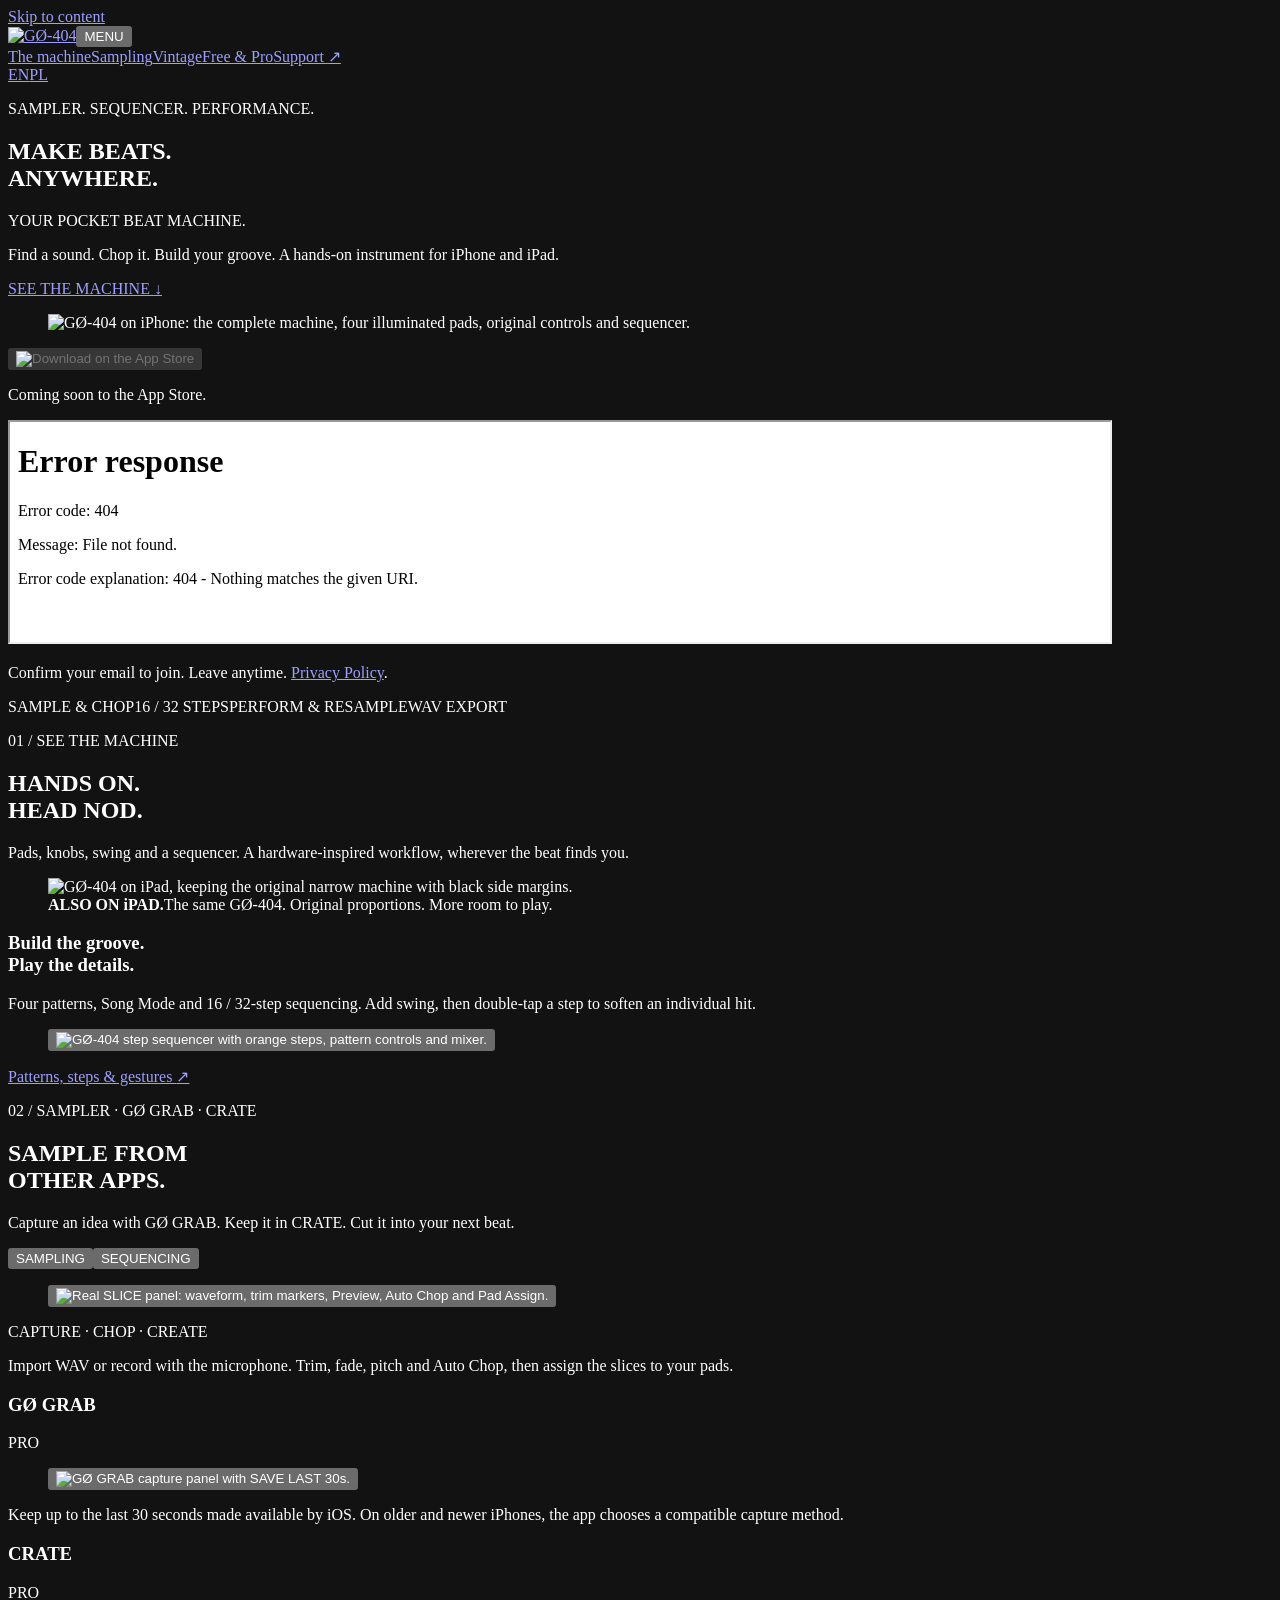
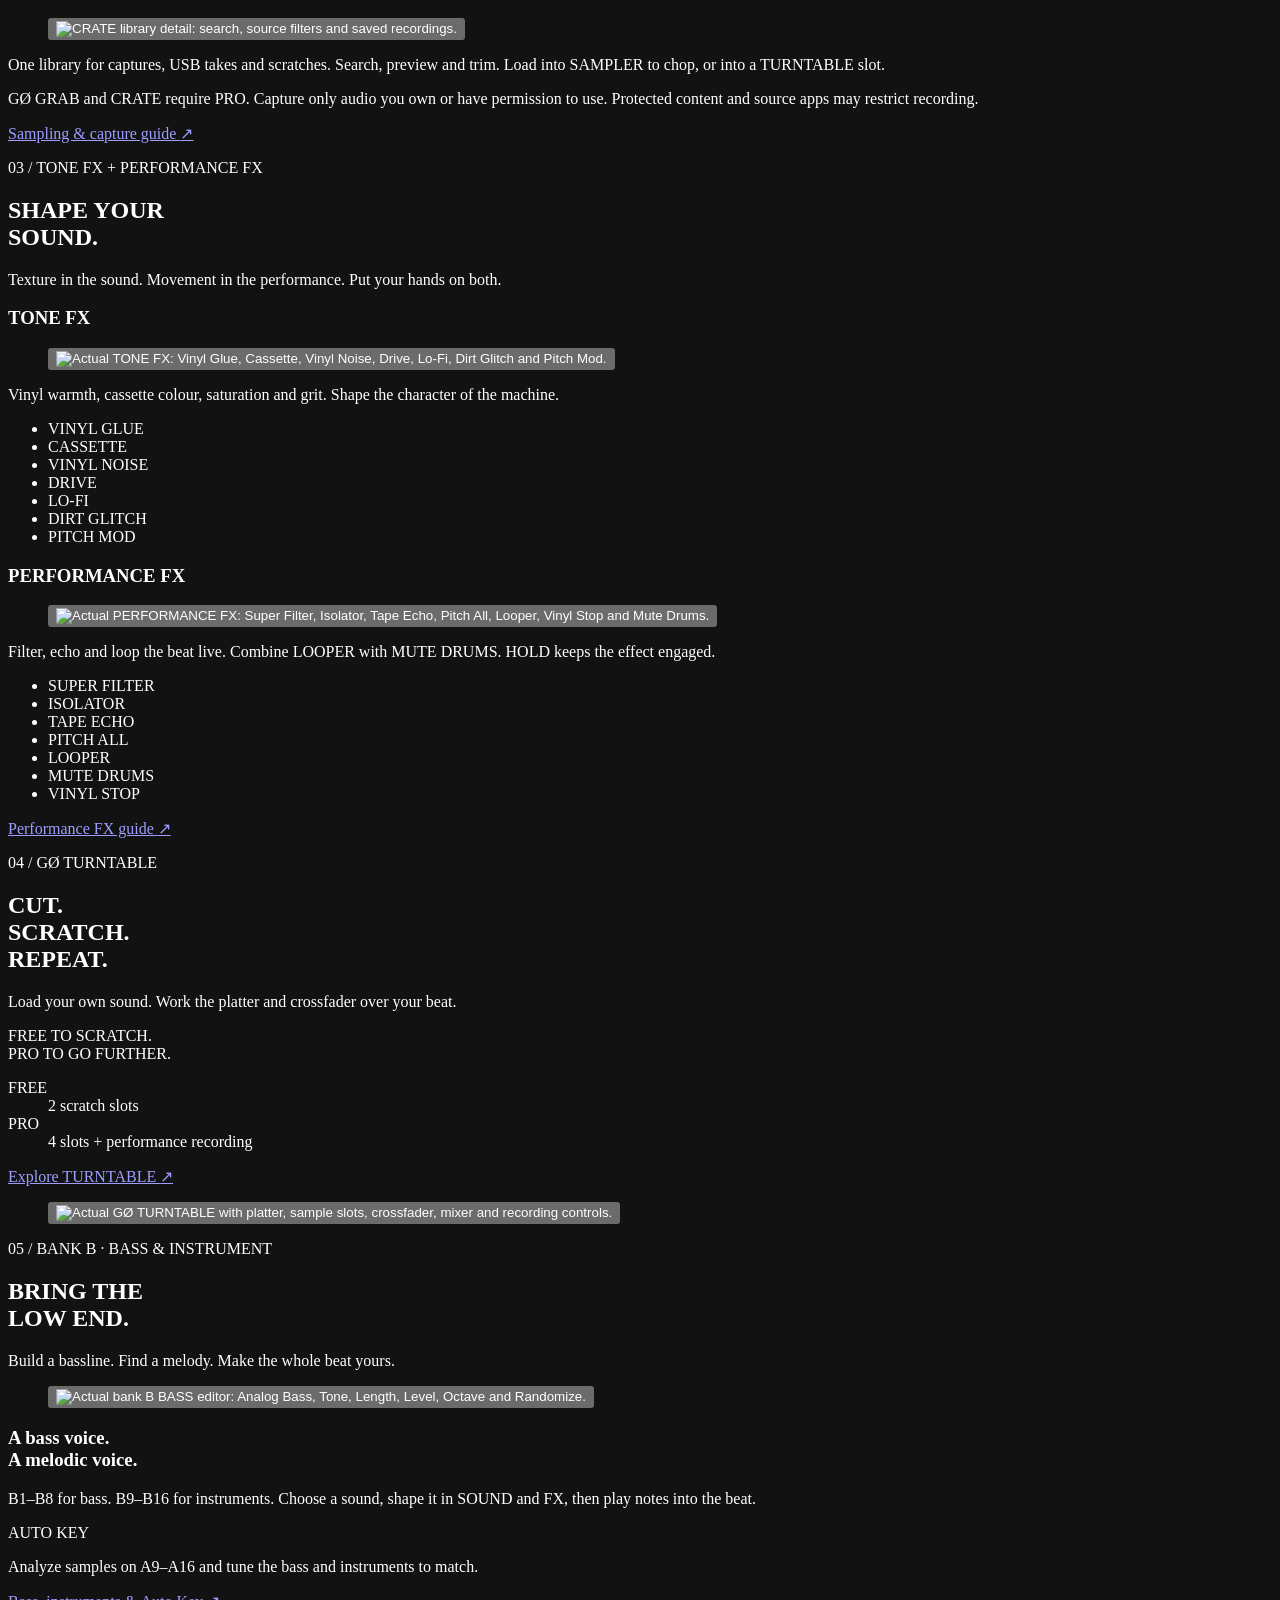
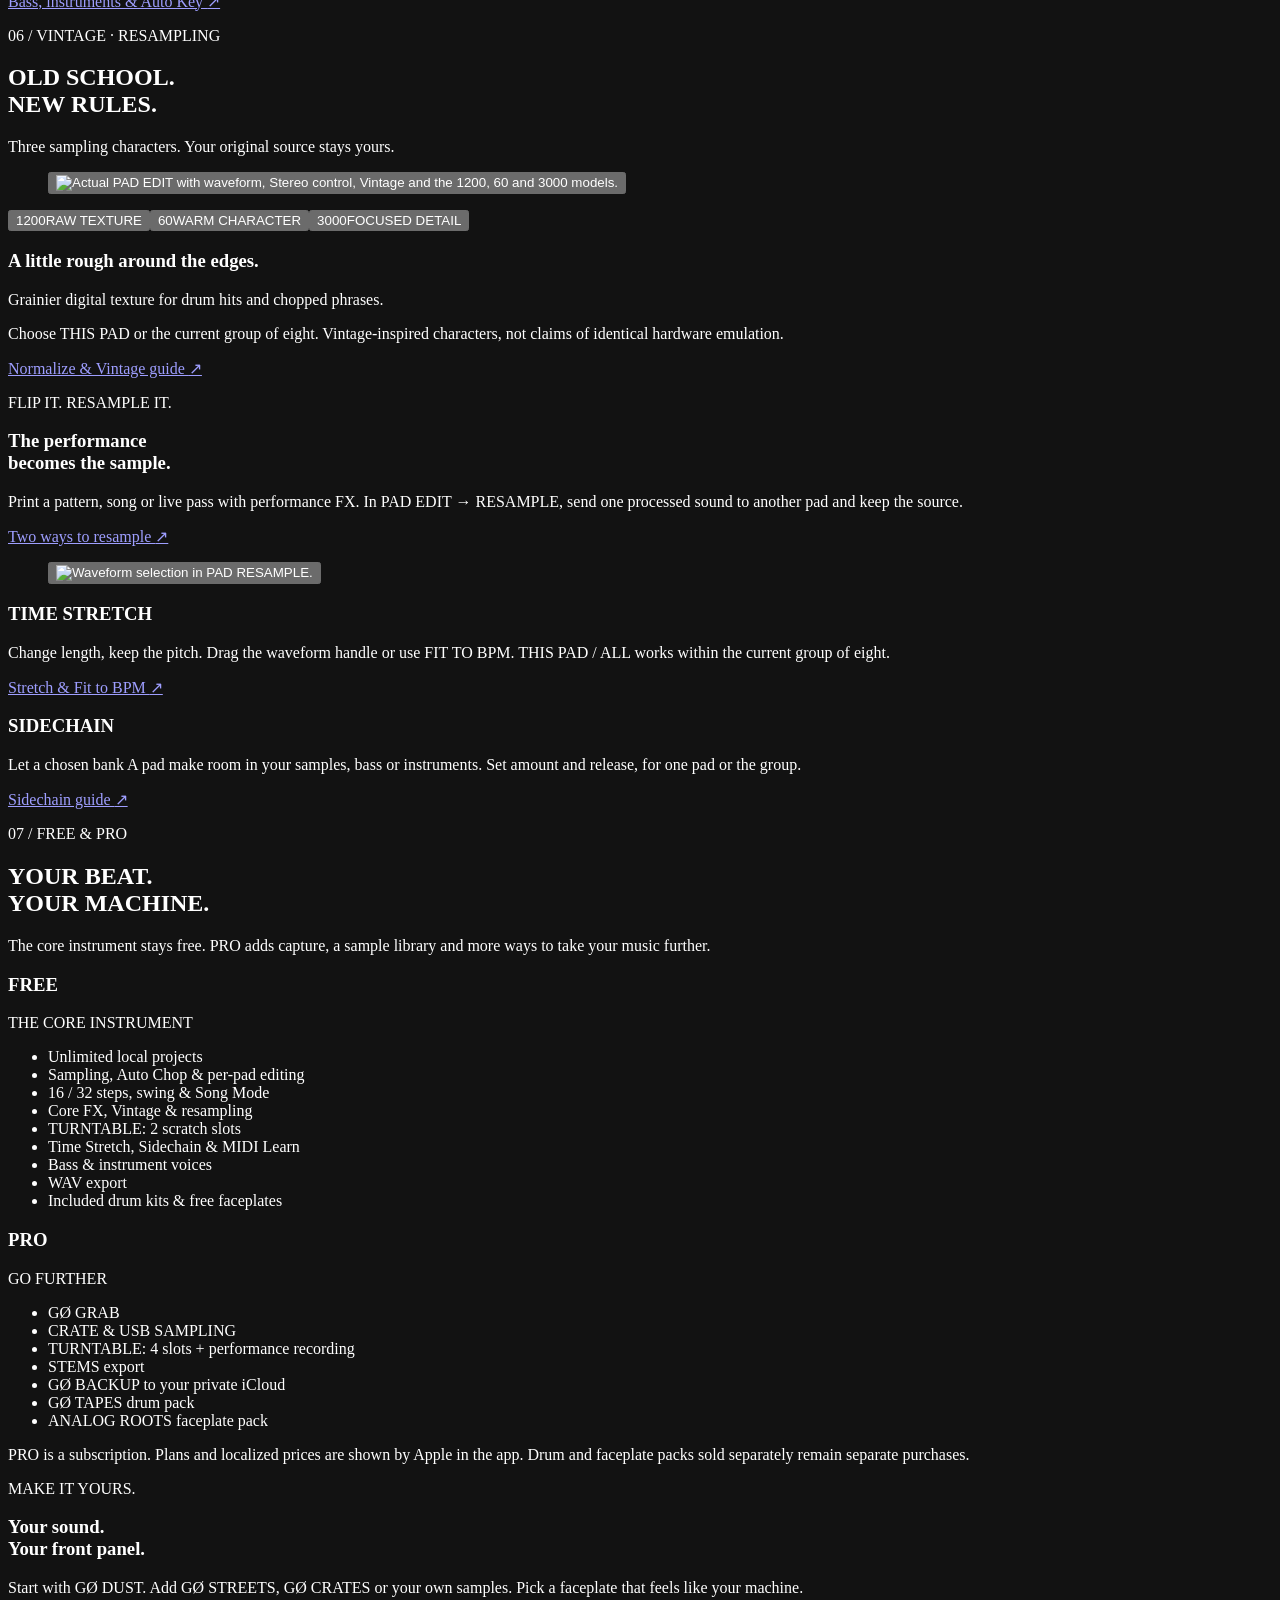
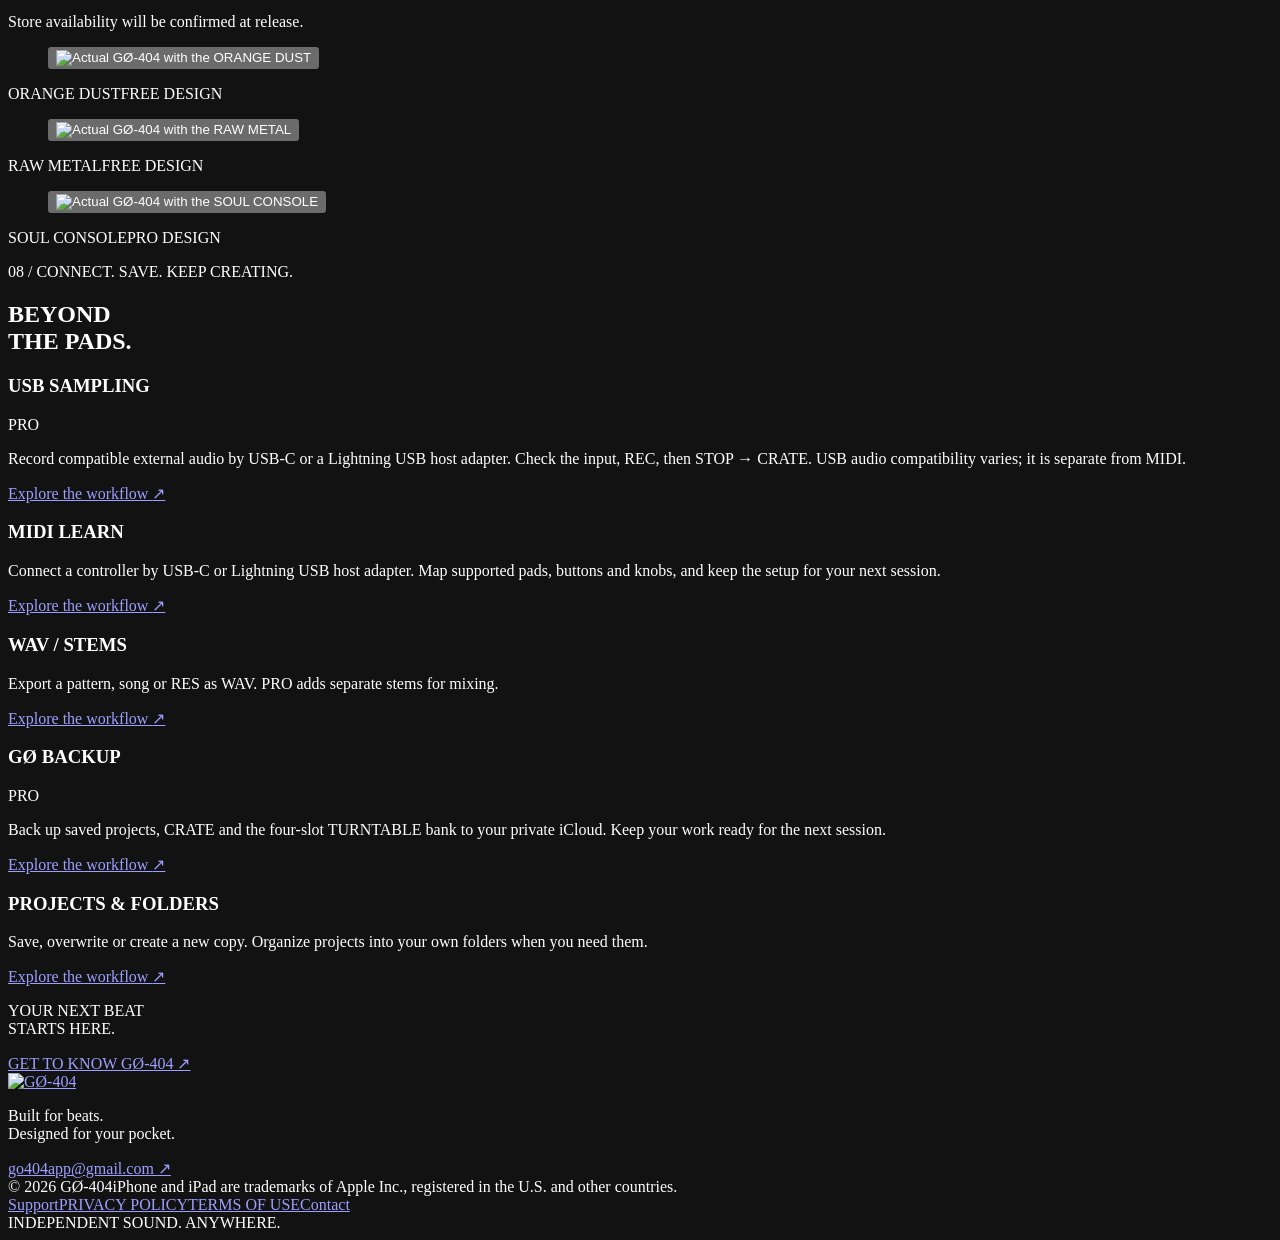
==== commit d28a4197: "Publish GØ-404 NEWS and bilingual privacy pages Place the existing Brevo form below the phone presen" ====
--- a/docs/index.html
+++ b/docs/index.html
@@ -1,4 +1,4 @@
-<!doctype html><html lang="en"><head><meta charset="utf-8"><meta name="viewport" content="width=device-width, initial-scale=1, viewport-fit=cover"><meta name="color-scheme" content="dark"><meta name="theme-color" content="#080808"><meta name="description" content="A hands-on sampler, sequencer and performance machine for iPhone and iPad. Chop samples, scratch, shape your sound and make beats anywhere."><meta name="robots" content="index, follow"><title>GØ-404 — Make Beats. Anywhere.</title><meta property="og:type" content="website"><meta property="og:title" content="GØ-404 — Make Beats. Anywhere."><meta property="og:description" content="A hands-on sampler, sequencer and performance machine for iPhone and iPad. Chop samples, scratch, shape your sound and make beats anywhere."><meta property="og:site_name" content="GØ-404"><meta property="og:locale" content="en_US"><link rel="canonical" href="https://go404.app/"><meta property="og:url" content="https://go404.app/"><meta property="og:image" content="https://go404.app/assets/machine-empty.png?v=empty-grid-20261108"><link rel="alternate" hreflang="en" href="https://go404.app/"><link rel="alternate" hreflang="pl" href="https://go404.app/pl/"><link rel="alternate" hreflang="x-default" href="https://go404.app/"><link rel="icon" href="/assets/favicon.png" type="image/png"><link rel="preload" href="/assets/fonts/Manrope.ttf" as="font" type="font/ttf" crossorigin><link rel="preload" href="/assets/fonts/BarlowCondensed-Bold.ttf" as="font" type="font/ttf" crossorigin><link rel="preload" href="/assets/machine-phone-mobile.svg?v=ux-v1" as="image"><link rel="stylesheet" href="/assets/site.css?v=mobile-ux-v1"><link rel="stylesheet" href="/assets/home.css?v=mobile-ux-v3"><script src="/assets/site.js?v=mobile-ux-v4" defer></script><script type="application/ld+json">{"@context":"https://schema.org","@type":"SoftwareApplication","name":"GØ-404","description":"A hands-on sampler, sequencer and performance machine for iPhone and iPad. Chop samples, scratch, shape your sound and make beats anywhere.","inLanguage":"en","applicationCategory":"MusicApplication","operatingSystem":"iOS","url":"https://go404.app/"}</script></head><body class="landing-page"><a class="skip-link" href="#main">Skip to content</a><header class="site-header"><a class="brand" href="/" data-home-link aria-label="GØ-404 — home"><img src="/assets/go404-logo.jpg" width="600" height="152" alt="GØ-404"></a><button class="menu-toggle" aria-label="Open menu" aria-controls="site-nav" aria-expanded="false"><span>MENU</span><span class="menu-lines" aria-hidden="true"></span></button><nav id="site-nav" aria-label="Main navigation"><a href="/#inside" data-home-section="inside">The machine</a><a href="/#sampling" data-home-section="sampling">Sampling</a><a href="/#vintage" data-home-section="vintage">Vintage</a><a href="/#free-pro" data-home-section="free-pro">Free &amp; Pro</a><a href="/support/" >Support <span aria-hidden="true">↗</span></a></nav><div class="language-switch" aria-label="Website language"><a href="/" hreflang="en" lang="en" data-language="en" aria-current="page">EN</a><a href="/pl/" hreflang="pl" lang="pl" data-language="pl" >PL</a></div></header><main id="main">
+<!doctype html><html lang="en"><head><meta charset="utf-8"><meta name="viewport" content="width=device-width, initial-scale=1, viewport-fit=cover"><meta name="color-scheme" content="dark"><meta name="theme-color" content="#080808"><meta name="description" content="A hands-on sampler, sequencer and performance machine for iPhone and iPad. Chop samples, scratch, shape your sound and make beats anywhere."><meta name="robots" content="index, follow"><title>GØ-404 — Make Beats. Anywhere.</title><meta property="og:type" content="website"><meta property="og:title" content="GØ-404 — Make Beats. Anywhere."><meta property="og:description" content="A hands-on sampler, sequencer and performance machine for iPhone and iPad. Chop samples, scratch, shape your sound and make beats anywhere."><meta property="og:site_name" content="GØ-404"><meta property="og:locale" content="en_US"><link rel="canonical" href="https://go404.app/"><meta property="og:url" content="https://go404.app/"><meta property="og:image" content="https://go404.app/assets/machine-empty.png?v=empty-grid-20261108"><link rel="alternate" hreflang="en" href="https://go404.app/"><link rel="alternate" hreflang="pl" href="https://go404.app/pl/"><link rel="alternate" hreflang="x-default" href="https://go404.app/"><link rel="icon" href="/assets/favicon.png" type="image/png"><link rel="preload" href="/assets/fonts/Manrope.ttf" as="font" type="font/ttf" crossorigin><link rel="preload" href="/assets/fonts/BarlowCondensed-Bold.ttf" as="font" type="font/ttf" crossorigin><link rel="preload" href="/assets/machine-phone-mobile.svg?v=ux-v1" as="image"><link rel="stylesheet" href="/assets/site.css?v=mobile-ux-v1"><link rel="stylesheet" href="/assets/home.css?v=news-strip-20261112"><script src="/assets/newsletter-frame.js?v=20261112" defer></script><script src="/assets/site.js?v=mobile-ux-v4" defer></script><script type="application/ld+json">{"@context":"https://schema.org","@type":"SoftwareApplication","name":"GØ-404","description":"A hands-on sampler, sequencer and performance machine for iPhone and iPad. Chop samples, scratch, shape your sound and make beats anywhere.","inLanguage":"en","applicationCategory":"MusicApplication","operatingSystem":"iOS","url":"https://go404.app/"}</script></head><body class="landing-page"><a class="skip-link" href="#main">Skip to content</a><header class="site-header"><a class="brand" href="/" data-home-link aria-label="GØ-404 — home"><img src="/assets/go404-logo.jpg" width="600" height="152" alt="GØ-404"></a><button class="menu-toggle" aria-label="Open menu" aria-controls="site-nav" aria-expanded="false"><span>MENU</span><span class="menu-lines" aria-hidden="true"></span></button><nav id="site-nav" aria-label="Main navigation"><a href="/#inside" data-home-section="inside">The machine</a><a href="/#sampling" data-home-section="sampling">Sampling</a><a href="/#vintage" data-home-section="vintage">Vintage</a><a href="/#free-pro" data-home-section="free-pro">Free &amp; Pro</a><a href="/support/" >Support <span aria-hidden="true">↗</span></a></nav><div class="language-switch" aria-label="Website language"><a href="/" hreflang="en" lang="en" data-language="en" aria-current="page">EN</a><a href="/pl/" hreflang="pl" lang="pl" data-language="pl" >PL</a></div></header><main id="main">
 <section class="hero" aria-labelledby="hero-title">
   <div class="hero-copy"><p class="eyebrow">SAMPLER. SEQUENCER. PERFORMANCE.</p>
     <h1 id="hero-title">MAKE BEATS.<br><span>ANYWHERE.</span></h1>
@@ -9,6 +9,7 @@
   <figure class="hero-product" id="devices"><div class="device-phone"><img src="/assets/machine-phone-mobile.svg?v=ux-v1" width="1350" height="2760" fetchpriority="high" decoding="async" alt="GØ-404 on iPhone: the complete machine, four illuminated pads, original controls and sequencer."></div></figure>
   <div class="hero-store"><button class="app-store-badge" disabled aria-label="App Store release coming soon"><img src="/assets/download-on-the-app-store.svg" width="120" height="40" alt="Download on the App Store"></button><p class="app-store-status">Coming soon to the App Store.</p></div>
 </section>
+<section class="section newsletter-section" id="news" aria-label="GØ-404 NEWS"><iframe class="newsletter-frame" title="GØ-404 NEWS sign-up form — Brevo" width="1100" height="220" src="/newsletter/?v=final-strip-v5-20261112" data-newsletter-frame loading="lazy" referrerpolicy="strict-origin-when-cross-origin" scrolling="auto"></iframe><p class="newsletter-note">Confirm your email to join. Leave anytime. <a href="/privacy/">Privacy Policy</a>.</p></section>
 <div class="spec-strip" aria-label="At a glance"><span>SAMPLE &amp; CHOP</span><span>16 / 32 STEPS</span><span>PERFORM &amp; RESAMPLE</span><span>WAV EXPORT</span></div>
 
 <section class="section machine-section" id="inside" aria-labelledby="machine-title">
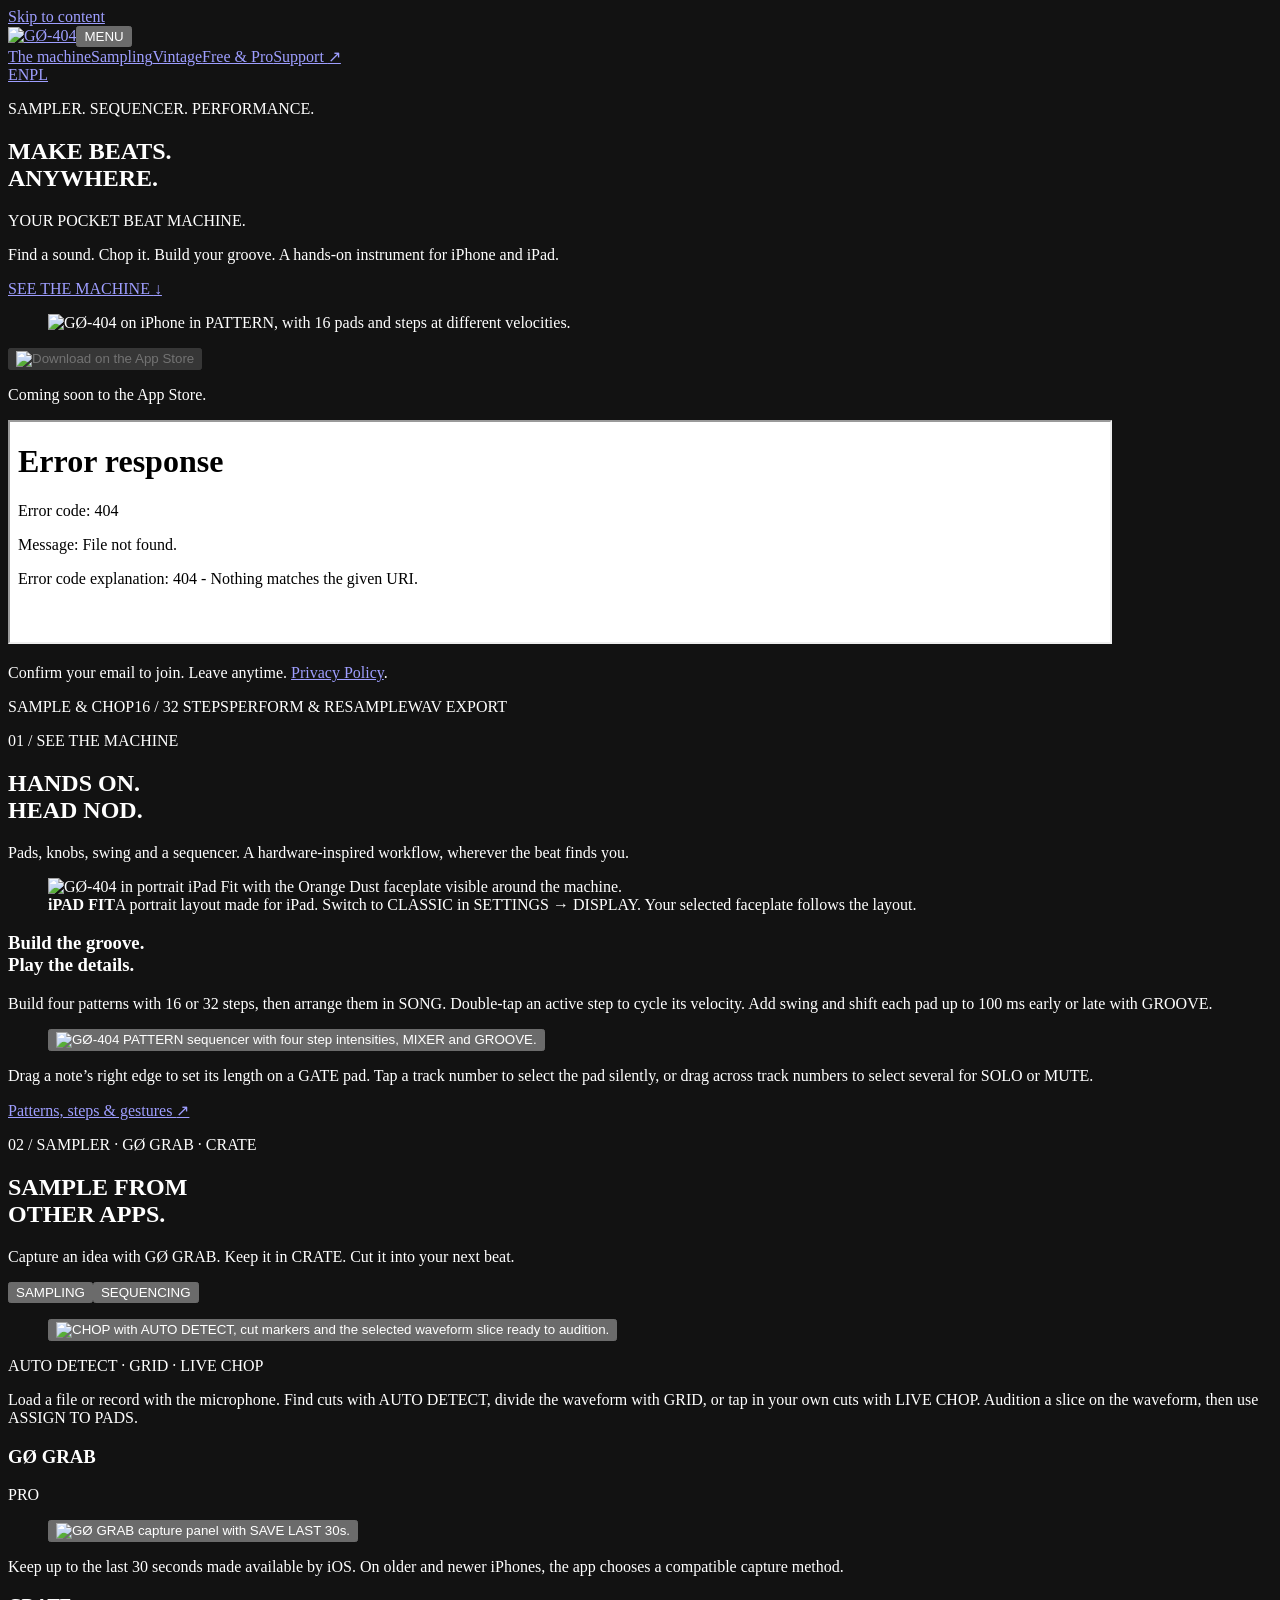
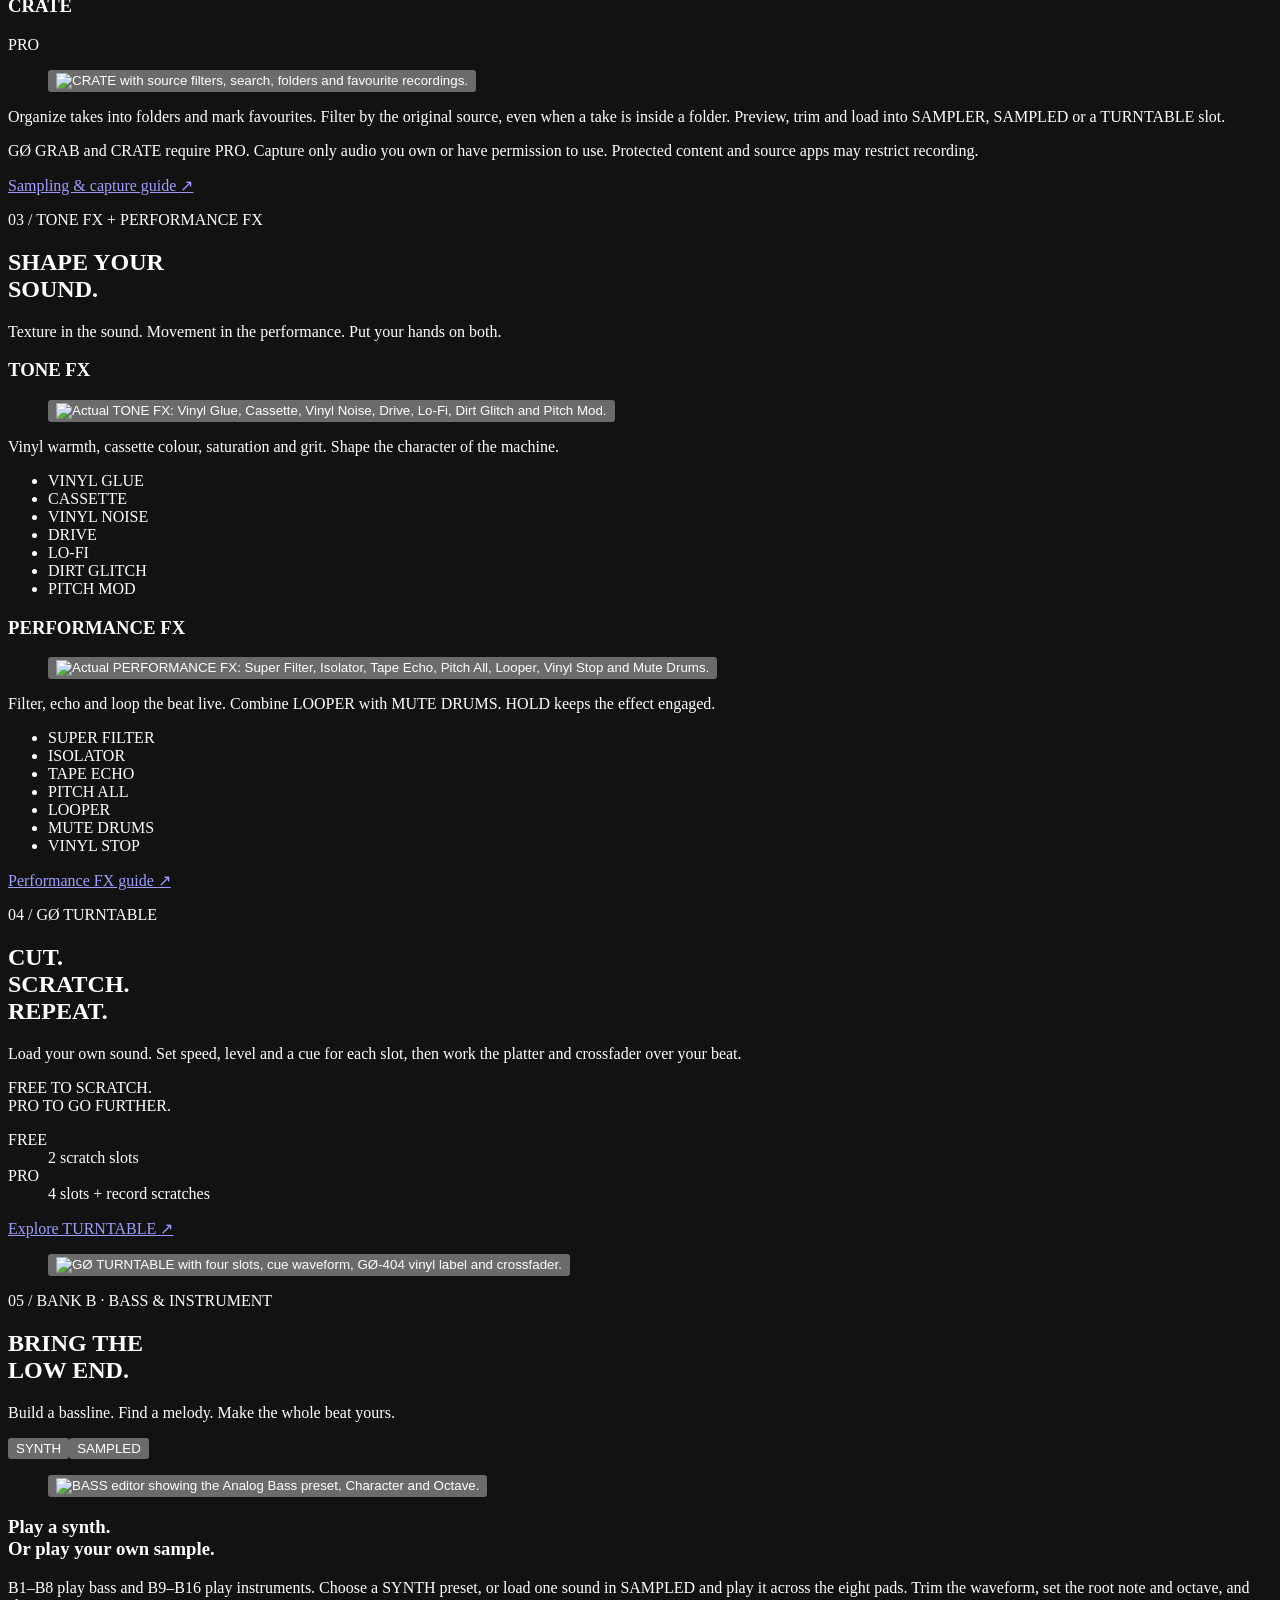
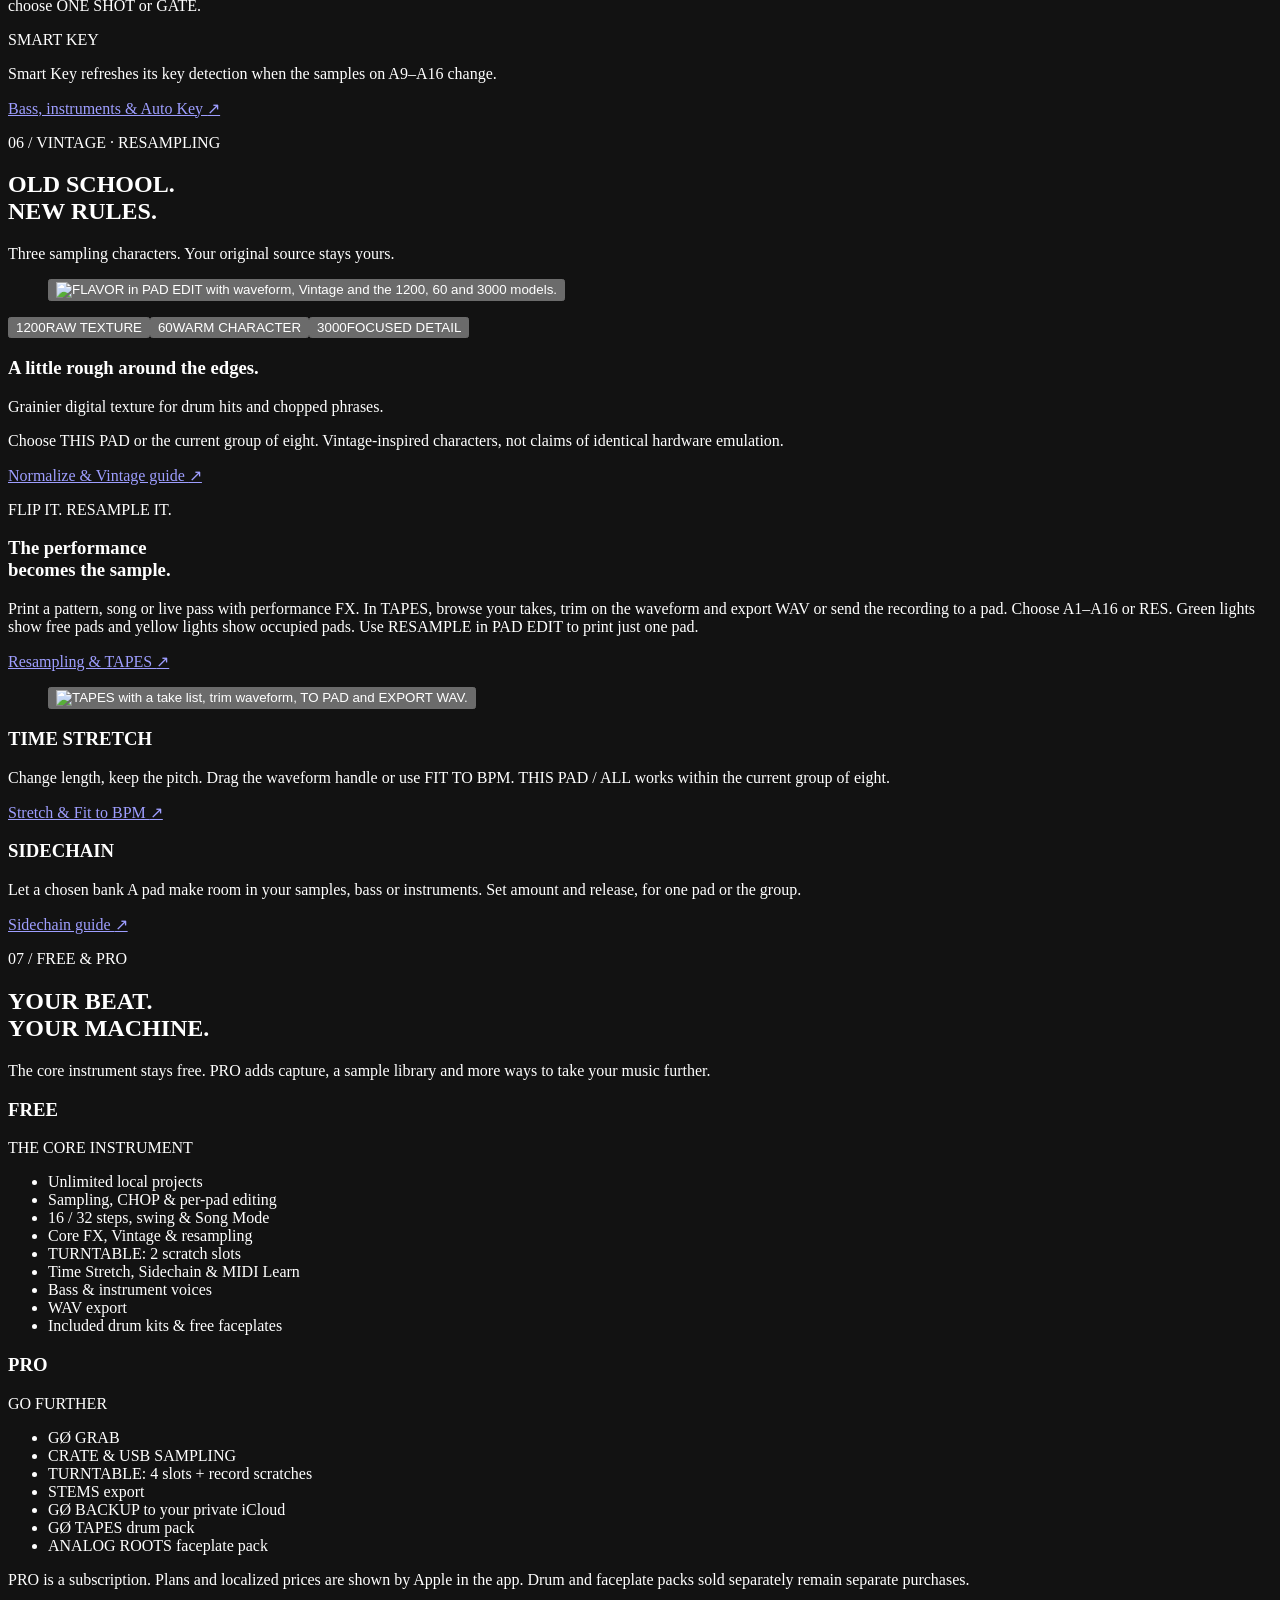
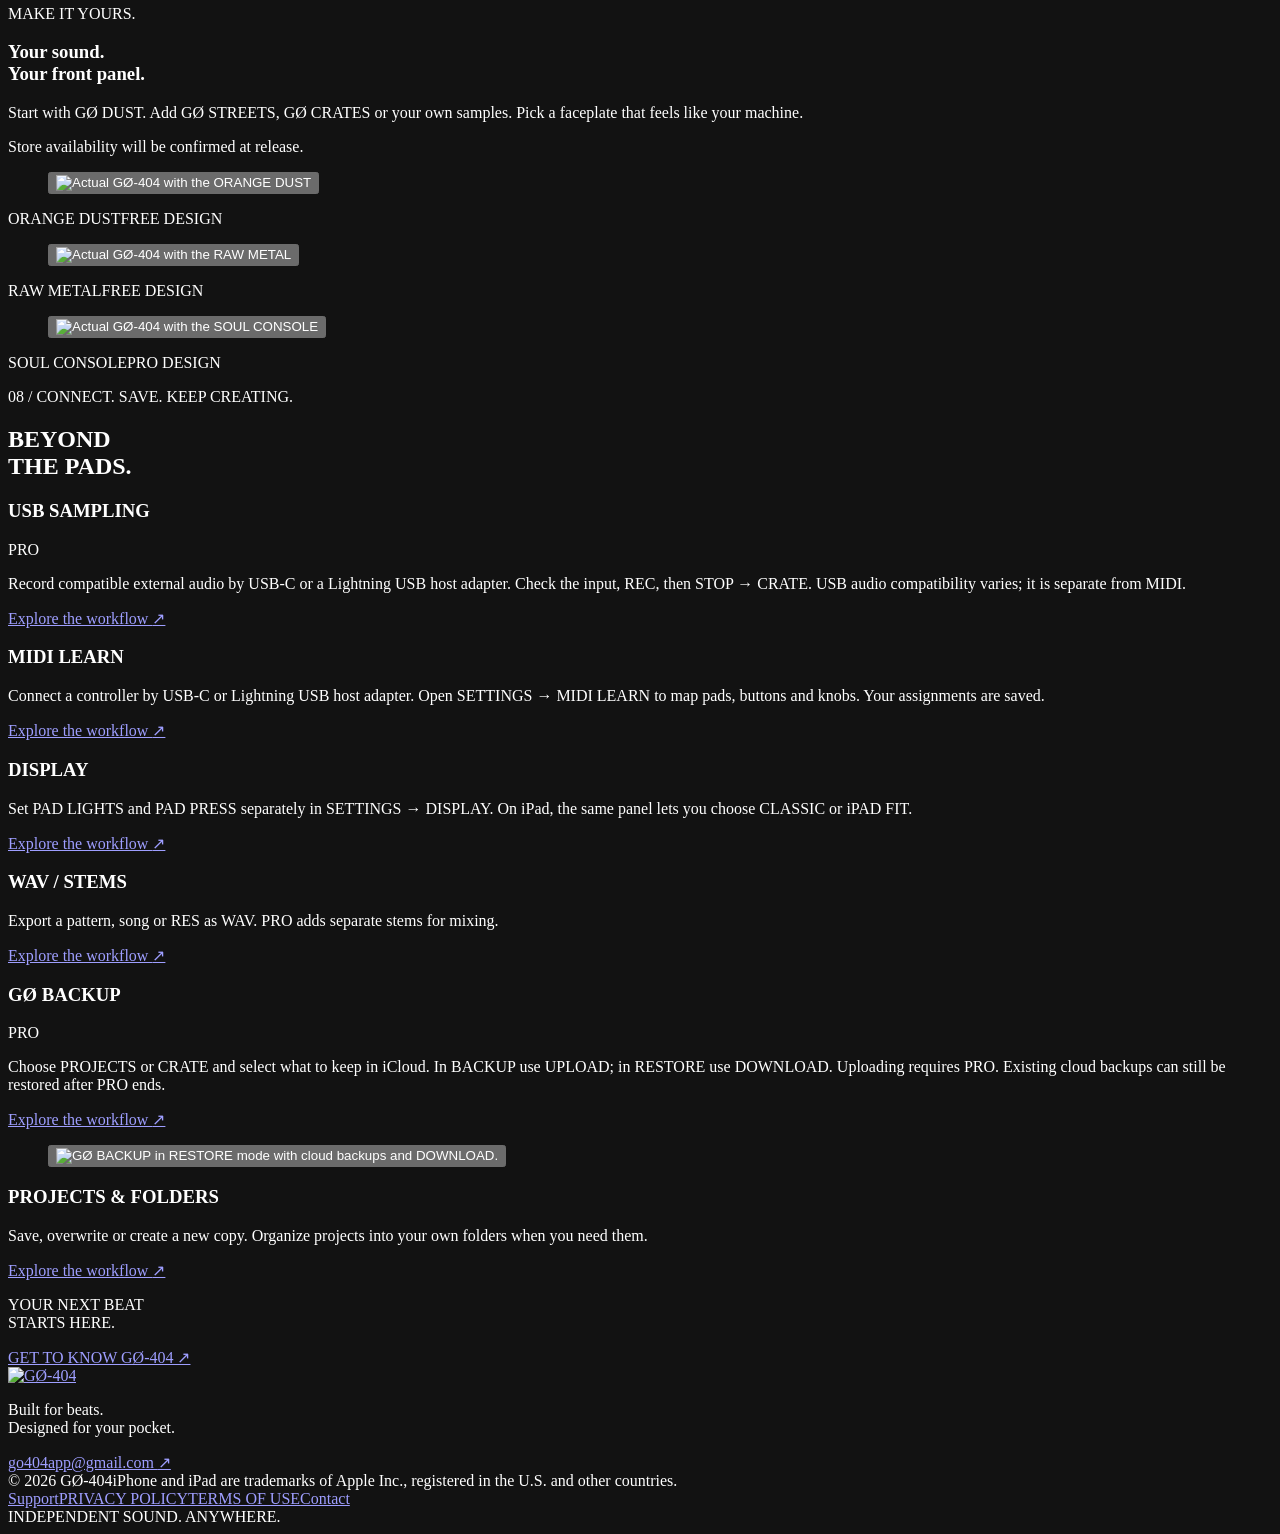
==== commit 16be9899: "Refresh GØ-404 website for the current app UI" ====
--- a/docs/index.html
+++ b/docs/index.html
@@ -1,4 +1,4 @@
-<!doctype html><html lang="en"><head><meta charset="utf-8"><meta name="viewport" content="width=device-width, initial-scale=1, viewport-fit=cover"><meta name="color-scheme" content="dark"><meta name="theme-color" content="#080808"><meta name="description" content="A hands-on sampler, sequencer and performance machine for iPhone and iPad. Chop samples, scratch, shape your sound and make beats anywhere."><meta name="robots" content="index, follow"><title>GØ-404 — Make Beats. Anywhere.</title><meta property="og:type" content="website"><meta property="og:title" content="GØ-404 — Make Beats. Anywhere."><meta property="og:description" content="A hands-on sampler, sequencer and performance machine for iPhone and iPad. Chop samples, scratch, shape your sound and make beats anywhere."><meta property="og:site_name" content="GØ-404"><meta property="og:locale" content="en_US"><link rel="canonical" href="https://go404.app/"><meta property="og:url" content="https://go404.app/"><meta property="og:image" content="https://go404.app/assets/machine-empty.png?v=empty-grid-20261108"><link rel="alternate" hreflang="en" href="https://go404.app/"><link rel="alternate" hreflang="pl" href="https://go404.app/pl/"><link rel="alternate" hreflang="x-default" href="https://go404.app/"><link rel="icon" href="/assets/favicon.png" type="image/png"><link rel="preload" href="/assets/fonts/Manrope.ttf" as="font" type="font/ttf" crossorigin><link rel="preload" href="/assets/fonts/BarlowCondensed-Bold.ttf" as="font" type="font/ttf" crossorigin><link rel="preload" href="/assets/machine-phone-mobile.svg?v=ux-v1" as="image"><link rel="stylesheet" href="/assets/site.css?v=mobile-ux-v1"><link rel="stylesheet" href="/assets/home.css?v=news-strip-20261112"><script src="/assets/newsletter-frame.js?v=20261112" defer></script><script src="/assets/site.js?v=mobile-ux-v4" defer></script><script type="application/ld+json">{"@context":"https://schema.org","@type":"SoftwareApplication","name":"GØ-404","description":"A hands-on sampler, sequencer and performance machine for iPhone and iPad. Chop samples, scratch, shape your sound and make beats anywhere.","inLanguage":"en","applicationCategory":"MusicApplication","operatingSystem":"iOS","url":"https://go404.app/"}</script></head><body class="landing-page"><a class="skip-link" href="#main">Skip to content</a><header class="site-header"><a class="brand" href="/" data-home-link aria-label="GØ-404 — home"><img src="/assets/go404-logo.jpg" width="600" height="152" alt="GØ-404"></a><button class="menu-toggle" aria-label="Open menu" aria-controls="site-nav" aria-expanded="false"><span>MENU</span><span class="menu-lines" aria-hidden="true"></span></button><nav id="site-nav" aria-label="Main navigation"><a href="/#inside" data-home-section="inside">The machine</a><a href="/#sampling" data-home-section="sampling">Sampling</a><a href="/#vintage" data-home-section="vintage">Vintage</a><a href="/#free-pro" data-home-section="free-pro">Free &amp; Pro</a><a href="/support/" >Support <span aria-hidden="true">↗</span></a></nav><div class="language-switch" aria-label="Website language"><a href="/" hreflang="en" lang="en" data-language="en" aria-current="page">EN</a><a href="/pl/" hreflang="pl" lang="pl" data-language="pl" >PL</a></div></header><main id="main">
+<!doctype html><html lang="en"><head><meta charset="utf-8"><meta name="viewport" content="width=device-width, initial-scale=1, viewport-fit=cover"><meta name="color-scheme" content="dark"><meta name="theme-color" content="#080808"><meta name="description" content="A hands-on sampler, sequencer and performance machine for iPhone and iPad. Chop samples, scratch, shape your sound and make beats anywhere."><meta name="robots" content="index, follow"><title>GØ-404 — Make Beats. Anywhere.</title><meta property="og:type" content="website"><meta property="og:title" content="GØ-404 — Make Beats. Anywhere."><meta property="og:description" content="A hands-on sampler, sequencer and performance machine for iPhone and iPad. Chop samples, scratch, shape your sound and make beats anywhere."><meta property="og:site_name" content="GØ-404"><meta property="og:locale" content="en_US"><link rel="canonical" href="https://go404.app/"><meta property="og:url" content="https://go404.app/"><meta property="og:image" content="https://go404.app/assets/web/machine-current.jpg?v=ui-20261120"><link rel="alternate" hreflang="en" href="https://go404.app/"><link rel="alternate" hreflang="pl" href="https://go404.app/pl/"><link rel="alternate" hreflang="x-default" href="https://go404.app/"><link rel="icon" href="/assets/favicon.png" type="image/png"><link rel="preload" href="/assets/fonts/Manrope.ttf" as="font" type="font/ttf" crossorigin><link rel="preload" href="/assets/fonts/BarlowCondensed-Bold.ttf" as="font" type="font/ttf" crossorigin><link rel="preload" href="/assets/machine-phone-mobile.svg?v=ui-20261120" as="image"><link rel="stylesheet" href="/assets/site.css?v=mobile-ux-v1"><link rel="stylesheet" href="/assets/home.css?v=ui-20261120"><script src="/assets/newsletter-frame.js?v=20261112" defer></script><script src="/assets/site.js?v=mobile-ux-v4" defer></script><script type="application/ld+json">{"@context":"https://schema.org","@type":"SoftwareApplication","name":"GØ-404","description":"A hands-on sampler, sequencer and performance machine for iPhone and iPad. Chop samples, scratch, shape your sound and make beats anywhere.","inLanguage":"en","applicationCategory":"MusicApplication","operatingSystem":"iOS","url":"https://go404.app/"}</script></head><body class="landing-page"><a class="skip-link" href="#main">Skip to content</a><header class="site-header"><a class="brand" href="/" data-home-link aria-label="GØ-404 — home"><img src="/assets/go404-logo.jpg" width="600" height="152" alt="GØ-404"></a><button class="menu-toggle" aria-label="Open menu" aria-controls="site-nav" aria-expanded="false"><span>MENU</span><span class="menu-lines" aria-hidden="true"></span></button><nav id="site-nav" aria-label="Main navigation"><a href="/#inside" data-home-section="inside">The machine</a><a href="/#sampling" data-home-section="sampling">Sampling</a><a href="/#vintage" data-home-section="vintage">Vintage</a><a href="/#free-pro" data-home-section="free-pro">Free &amp; Pro</a><a href="/support/" >Support <span aria-hidden="true">↗</span></a></nav><div class="language-switch" aria-label="Website language"><a href="/" hreflang="en" lang="en" data-language="en" aria-current="page">EN</a><a href="/pl/" hreflang="pl" lang="pl" data-language="pl" >PL</a></div></header><main id="main">
 <section class="hero" aria-labelledby="hero-title">
   <div class="hero-copy"><p class="eyebrow">SAMPLER. SEQUENCER. PERFORMANCE.</p>
     <h1 id="hero-title">MAKE BEATS.<br><span>ANYWHERE.</span></h1>
@@ -6,7 +6,7 @@
     <p class="hero-description">Find a sound. Chop it. Build your groove. A hands-on instrument for iPhone and iPad.</p>
     <a class="button button-orange hero-cta" href="#inside">SEE THE MACHINE <span aria-hidden="true">↓</span></a>
   </div>
-  <figure class="hero-product" id="devices"><div class="device-phone"><img src="/assets/machine-phone-mobile.svg?v=ux-v1" width="1350" height="2760" fetchpriority="high" decoding="async" alt="GØ-404 on iPhone: the complete machine, four illuminated pads, original controls and sequencer."></div></figure>
+  <figure class="hero-product" id="devices"><div class="device-phone"><img src="/assets/machine-phone-mobile.svg?v=ui-20261120" width="1350" height="2760" fetchpriority="high" decoding="async" alt="GØ-404 on iPhone in PATTERN, with 16 pads and steps at different velocities."></div></figure>
   <div class="hero-store"><button class="app-store-badge" disabled aria-label="App Store release coming soon"><img src="/assets/download-on-the-app-store.svg" width="120" height="40" alt="Download on the App Store"></button><p class="app-store-status">Coming soon to the App Store.</p></div>
 </section>
 <section class="section newsletter-section" id="news" aria-label="GØ-404 NEWS"><iframe class="newsletter-frame" title="GØ-404 NEWS sign-up form — Brevo" width="1100" height="220" src="/newsletter/?v=final-strip-v5-20261112" data-newsletter-frame loading="lazy" referrerpolicy="strict-origin-when-cross-origin" scrolling="auto"></iframe><p class="newsletter-note">Confirm your email to join. Leave anytime. <a href="/privacy/">Privacy Policy</a>.</p></section>
@@ -14,51 +14,55 @@
 
 <section class="section machine-section" id="inside" aria-labelledby="machine-title">
   <div class="feature-heading"><p class="eyebrow">01 / SEE THE MACHINE</p><h2 id="machine-title">HANDS ON.<br><span class="orange">HEAD NOD.</span></h2><p class="section-description">Pads, knobs, swing and a sequencer. A hardware-inspired workflow, wherever the beat finds you.</p></div>
-  <div class="machine-overview"><figure class="ipad-stage"><div class="device-ipad"><img src="/assets/machine-ipad-web.svg?v=ux-v1" width="2300" height="3000" loading="lazy" decoding="async" alt="GØ-404 on iPad, keeping the original narrow machine with black side margins."></div><figcaption><strong>ALSO ON iPAD.</strong><span>The same GØ-404. Original proportions. More room to play.</span></figcaption></figure>
-  <div class="machine-notes"><h3>Build the groove.<br>Play the details.</h3><p>Four patterns, Song Mode and 16 / 32-step sequencing. Add swing, then double-tap a step to soften an individual hit.</p>
-  <figure class="ui-figure sequencer-detail"><button class="image-open" data-image="/assets/sequencer.jpg" data-alt="GØ-404 step sequencer with orange steps, pattern controls and mixer." aria-label="Enlarge: GØ-404 step sequencer with orange steps, pattern controls and mixer."><img src="/assets/sequencer.jpg" width="936" height="460" loading="lazy" decoding="async" alt="GØ-404 step sequencer with orange steps, pattern controls and mixer."></button></figure>
+  <div class="machine-overview"><figure class="ipad-stage"><div class="device-ipad"><img src="/assets/machine-ipad-web.svg?v=ui-20261120" width="2300" height="3000" loading="lazy" decoding="async" alt="GØ-404 in portrait iPad Fit with the Orange Dust faceplate visible around the machine."></div><figcaption><strong>iPAD FIT</strong><span>A portrait layout made for iPad. Switch to CLASSIC in SETTINGS → DISPLAY. Your selected faceplate follows the layout.</span></figcaption></figure>
+  <div class="machine-notes"><h3>Build the groove.<br>Play the details.</h3><p>Build four patterns with 16 or 32 steps, then arrange them in SONG. Double-tap an active step to cycle its velocity. Add swing and shift each pad up to 100 ms early or late with GROOVE.</p>
+  <figure class="ui-figure sequencer-detail"><button class="image-open" data-image="/assets/web/sequencer-current.jpg?v=ui-20261120" data-alt="GØ-404 PATTERN sequencer with four step intensities, MIXER and GROOVE." aria-label="Enlarge: GØ-404 PATTERN sequencer with four step intensities, MIXER and GROOVE."><img src="/assets/web/sequencer-current.jpg?v=ui-20261120" width="1120" height="530" loading="lazy" decoding="async" alt="GØ-404 PATTERN sequencer with four step intensities, MIXER and GROOVE."></button></figure>
+  <p>Drag a note’s right edge to set its length on a GATE pad. Tap a track number to select the pad silently, or drag across track numbers to select several for SOLO or MUTE.</p>
   <a class="text-link" href="/support/#sequencing">Patterns, steps & gestures <span aria-hidden="true">↗</span></a></div></div>
 </section>
 
 <section class="section sampling-section" id="sampling" aria-labelledby="sampling-title">
   <div class="feature-heading"><p class="eyebrow">02 / SAMPLER · GØ GRAB · CRATE</p><h2 id="sampling-title">SAMPLE FROM<br><span class="orange">OTHER APPS.</span></h2><p class="section-description">Capture an idea with GØ GRAB. Keep it in CRATE. Cut it into your next beat.</p></div>
   <div class="sampling-workflow"><div class="workflow-view"><div class="tabs" role="tablist" aria-label="Explore the workflow"><button role="tab" id="tab-sampling" aria-selected="true" aria-controls="panel-sampling">SAMPLING</button><button role="tab" id="tab-sequencing" aria-selected="false" aria-controls="panel-sequencing" tabindex="-1">SEQUENCING</button></div>
-    <div role="tabpanel" id="panel-sampling" aria-labelledby="tab-sampling" tabindex="0"><figure class="ui-figure sampler-detail"><button class="image-open" data-image="/assets/web/sampler-real-flutter.jpg?v=mobile-ux-v2" data-alt="Real SLICE panel: waveform, trim markers, Preview, Auto Chop and Pad Assign." aria-label="Enlarge: Real SLICE panel: waveform, trim markers, Preview, Auto Chop and Pad Assign."><img src="/assets/web/sampler-real-flutter.jpg?v=mobile-ux-v2" width="1126" height="700" loading="lazy" decoding="async" alt="Real SLICE panel: waveform, trim markers, Preview, Auto Chop and Pad Assign."></button></figure><p class="image-caption">CAPTURE · CHOP · CREATE</p></div>
-    <div role="tabpanel" id="panel-sequencing" aria-labelledby="tab-sequencing" tabindex="0" hidden><figure class="ui-figure "><button class="image-open" data-image="/assets/sequencer.jpg" data-alt="Actual step-sequencer controls in GØ-404." aria-label="Enlarge: Actual step-sequencer controls in GØ-404."><img src="/assets/sequencer.jpg" width="936" height="460" loading="lazy" decoding="async" alt="Actual step-sequencer controls in GØ-404."></button></figure><p class="image-caption">16 / 32 STEPS · PATTERN / SONG</p></div>
-  </div><p class="workflow-note">Import WAV or record with the microphone. Trim, fade, pitch and Auto Chop, then assign the slices to your pads.</p></div>
-  <div class="capture-panels"><article><div class="panel-heading"><h3>GØ GRAB</h3><span class="pro-label">PRO</span></div><figure class="ui-figure "><button class="image-open" data-image="/assets/web/grab-30s-real-flutter.jpg?v=mobile-ux-v2" data-alt="GØ GRAB capture panel with SAVE LAST 30s." aria-label="Enlarge: GØ GRAB capture panel with SAVE LAST 30s."><img src="/assets/web/grab-30s-real-flutter.jpg?v=mobile-ux-v2" width="1124" height="700" loading="lazy" decoding="async" alt="GØ GRAB capture panel with SAVE LAST 30s."></button></figure><p>Keep up to the last 30 seconds made available by iOS. On older and newer iPhones, the app chooses a compatible capture method.</p></article>
-  <article><div class="panel-heading"><h3>CRATE</h3><span class="pro-label">PRO</span></div><figure class="ui-figure "><button class="image-open" data-image="/assets/web/crate-real-iphone.jpg?v=mobile-ux-v2" data-alt="CRATE library detail: search, source filters and saved recordings." aria-label="Enlarge: CRATE library detail: search, source filters and saved recordings."><img src="/assets/web/crate-real-iphone.jpg?v=mobile-ux-v2" width="1124" height="982" loading="lazy" decoding="async" alt="CRATE library detail: search, source filters and saved recordings."></button></figure><p>One library for captures, USB takes and scratches. Search, preview and trim. Load into SAMPLER to chop, or into a TURNTABLE slot.</p></article></div>
+    <div role="tabpanel" id="panel-sampling" aria-labelledby="tab-sampling" tabindex="0"><figure class="ui-figure sampler-detail"><button class="image-open" data-image="/assets/web/chop-current.jpg?v=ui-20261120" data-alt="CHOP with AUTO DETECT, cut markers and the selected waveform slice ready to audition." aria-label="Enlarge: CHOP with AUTO DETECT, cut markers and the selected waveform slice ready to audition."><img src="/assets/web/chop-current.jpg?v=ui-20261120" width="1120" height="1491" loading="lazy" decoding="async" alt="CHOP with AUTO DETECT, cut markers and the selected waveform slice ready to audition."></button></figure><p class="image-caption">AUTO DETECT · GRID · LIVE CHOP</p></div>
+    <div role="tabpanel" id="panel-sequencing" aria-labelledby="tab-sequencing" tabindex="0" hidden><figure class="ui-figure "><button class="image-open" data-image="/assets/web/note-length-current.jpg?v=ui-20261120" data-alt="Bank B sequencer with short and extended notes." aria-label="Enlarge: Bank B sequencer with short and extended notes."><img src="/assets/web/note-length-current.jpg?v=ui-20261120" width="1120" height="530" loading="lazy" decoding="async" alt="Bank B sequencer with short and extended notes."></button></figure><p class="image-caption">16 / 32 STEPS · PATTERN / SONG</p></div>
+  </div><p class="workflow-note">Load a file or record with the microphone. Find cuts with AUTO DETECT, divide the waveform with GRID, or tap in your own cuts with LIVE CHOP. Audition a slice on the waveform, then use ASSIGN TO PADS.</p></div>
+  <div class="capture-panels"><article><div class="panel-heading"><h3>GØ GRAB</h3><span class="pro-label">PRO</span></div><figure class="ui-figure "><button class="image-open" data-image="/assets/web/grab-current.jpg?v=ui-20261120" data-alt="GØ GRAB capture panel with SAVE LAST 30s." aria-label="Enlarge: GØ GRAB capture panel with SAVE LAST 30s."><img src="/assets/web/grab-current.jpg?v=ui-20261120" width="1120" height="776" loading="lazy" decoding="async" alt="GØ GRAB capture panel with SAVE LAST 30s."></button></figure><p>Keep up to the last 30 seconds made available by iOS. On older and newer iPhones, the app chooses a compatible capture method.</p></article>
+  <article><div class="panel-heading"><h3>CRATE</h3><span class="pro-label">PRO</span></div><figure class="ui-figure "><button class="image-open" data-image="/assets/web/crate-current.jpg?v=ui-20261120" data-alt="CRATE with source filters, search, folders and favourite recordings." aria-label="Enlarge: CRATE with source filters, search, folders and favourite recordings."><img src="/assets/web/crate-current.jpg?v=ui-20261120" width="1120" height="1028" loading="lazy" decoding="async" alt="CRATE with source filters, search, folders and favourite recordings."></button></figure><p>Organize takes into folders and mark favourites. Filter by the original source, even when a take is inside a folder. Preview, trim and load into SAMPLER, SAMPLED or a TURNTABLE slot.</p></article></div>
   <p class="small-print">GØ GRAB and CRATE require PRO. Capture only audio you own or have permission to use. Protected content and source apps may restrict recording.</p><a class="text-link" href="/support/#sampling">Sampling & capture guide <span aria-hidden="true">↗</span></a>
 </section>
 
 <section class="section performance" id="performance" aria-labelledby="fx-title">
   <div class="feature-heading"><p class="eyebrow">03 / TONE FX + PERFORMANCE FX</p><h2 id="fx-title">SHAPE YOUR<br><span class="orange">SOUND.</span></h2><p class="section-description">Texture in the sound. Movement in the performance. Put your hands on both.</p></div>
-  <div class="sound-fx-grid"><article><h3>TONE FX</h3><figure class="ui-figure "><button class="image-open" data-image="/assets/web/campaign-tone-fx.jpg?v=mobile-ux-v2" data-alt="Actual TONE FX: Vinyl Glue, Cassette, Vinyl Noise, Drive, Lo-Fi, Dirt Glitch and Pitch Mod." aria-label="Enlarge: Actual TONE FX: Vinyl Glue, Cassette, Vinyl Noise, Drive, Lo-Fi, Dirt Glitch and Pitch Mod."><img src="/assets/web/campaign-tone-fx.jpg?v=mobile-ux-v2" width="1158" height="390" loading="lazy" decoding="async" alt="Actual TONE FX: Vinyl Glue, Cassette, Vinyl Noise, Drive, Lo-Fi, Dirt Glitch and Pitch Mod."></button></figure><p>Vinyl warmth, cassette colour, saturation and grit. Shape the character of the machine.</p><ul class="effect-list"><li>VINYL GLUE</li><li>CASSETTE</li><li>VINYL NOISE</li><li>DRIVE</li><li>LO-FI</li><li>DIRT GLITCH</li><li>PITCH MOD</li></ul></article>
-  <article><h3>PERFORMANCE FX</h3><figure class="ui-figure "><button class="image-open" data-image="/assets/web/campaign-performance-fx.jpg?v=mobile-ux-v2" data-alt="Actual PERFORMANCE FX: Super Filter, Isolator, Tape Echo, Pitch All, Looper, Vinyl Stop and Mute Drums." aria-label="Enlarge: Actual PERFORMANCE FX: Super Filter, Isolator, Tape Echo, Pitch All, Looper, Vinyl Stop and Mute Drums."><img src="/assets/web/campaign-performance-fx.jpg?v=mobile-ux-v2" width="1158" height="390" loading="lazy" decoding="async" alt="Actual PERFORMANCE FX: Super Filter, Isolator, Tape Echo, Pitch All, Looper, Vinyl Stop and Mute Drums."></button></figure><p>Filter, echo and loop the beat live. Combine LOOPER with MUTE DRUMS. HOLD keeps the effect engaged.</p><ul class="effect-list"><li>SUPER FILTER</li><li>ISOLATOR</li><li>TAPE ECHO</li><li>PITCH ALL</li><li>LOOPER</li><li>MUTE DRUMS</li><li>VINYL STOP</li></ul></article></div>
+  <div class="sound-fx-grid"><article><h3>TONE FX</h3><figure class="ui-figure "><button class="image-open" data-image="/assets/web/tone-fx-current.jpg?v=ui-20261120" data-alt="Actual TONE FX: Vinyl Glue, Cassette, Vinyl Noise, Drive, Lo-Fi, Dirt Glitch and Pitch Mod." aria-label="Enlarge: Actual TONE FX: Vinyl Glue, Cassette, Vinyl Noise, Drive, Lo-Fi, Dirt Glitch and Pitch Mod."><img src="/assets/web/tone-fx-current.jpg?v=ui-20261120" width="1120" height="680" loading="lazy" decoding="async" alt="Actual TONE FX: Vinyl Glue, Cassette, Vinyl Noise, Drive, Lo-Fi, Dirt Glitch and Pitch Mod."></button></figure><p>Vinyl warmth, cassette colour, saturation and grit. Shape the character of the machine.</p><ul class="effect-list"><li>VINYL GLUE</li><li>CASSETTE</li><li>VINYL NOISE</li><li>DRIVE</li><li>LO-FI</li><li>DIRT GLITCH</li><li>PITCH MOD</li></ul></article>
+  <article><h3>PERFORMANCE FX</h3><figure class="ui-figure "><button class="image-open" data-image="/assets/web/performance-fx-current.jpg?v=ui-20261120" data-alt="Actual PERFORMANCE FX: Super Filter, Isolator, Tape Echo, Pitch All, Looper, Vinyl Stop and Mute Drums." aria-label="Enlarge: Actual PERFORMANCE FX: Super Filter, Isolator, Tape Echo, Pitch All, Looper, Vinyl Stop and Mute Drums."><img src="/assets/web/performance-fx-current.jpg?v=ui-20261120" width="1120" height="680" loading="lazy" decoding="async" alt="Actual PERFORMANCE FX: Super Filter, Isolator, Tape Echo, Pitch All, Looper, Vinyl Stop and Mute Drums."></button></figure><p>Filter, echo and loop the beat live. Combine LOOPER with MUTE DRUMS. HOLD keeps the effect engaged.</p><ul class="effect-list"><li>SUPER FILTER</li><li>ISOLATOR</li><li>TAPE ECHO</li><li>PITCH ALL</li><li>LOOPER</li><li>MUTE DRUMS</li><li>VINYL STOP</li></ul></article></div>
   <a class="text-link" href="/support/#performance">Performance FX guide <span aria-hidden="true">↗</span></a>
 </section>
 
 <section class="section turntable-section" id="turntable" aria-labelledby="turntable-title"><span id="capture" class="anchor-alias"></span>
-  <div class="turntable-layout"><div class="feature-heading"><p class="eyebrow">04 / GØ TURNTABLE</p><h2 id="turntable-title">CUT.<br>SCRATCH.<br><span class="orange">REPEAT.</span></h2><p class="section-description">Load your own sound. Work the platter and crossfader over your beat.</p><p class="turntable-motto">FREE TO SCRATCH.<br>PRO TO GO FURTHER.</p><dl class="slot-access"><div><dt>FREE</dt><dd>2 scratch slots</dd></div><div><dt>PRO</dt><dd>4 slots + performance recording</dd></div></dl><a class="text-link" href="/support/#turntable">Explore TURNTABLE <span aria-hidden="true">↗</span></a></div>
-  <figure class="ui-figure turntable-detail"><button class="image-open" data-image="/assets/web/campaign-turntable.jpg?v=mobile-ux-v2" data-alt="Actual GØ TURNTABLE with platter, sample slots, crossfader, mixer and recording controls." aria-label="Enlarge: Actual GØ TURNTABLE with platter, sample slots, crossfader, mixer and recording controls."><img src="/assets/web/campaign-turntable.jpg?v=mobile-ux-v2" width="1206" height="2340" loading="lazy" decoding="async" alt="Actual GØ TURNTABLE with platter, sample slots, crossfader, mixer and recording controls."></button></figure></div>
+  <div class="turntable-layout"><div class="feature-heading"><p class="eyebrow">04 / GØ TURNTABLE</p><h2 id="turntable-title">CUT.<br>SCRATCH.<br><span class="orange">REPEAT.</span></h2><p class="section-description">Load your own sound. Set speed, level and a cue for each slot, then work the platter and crossfader over your beat.</p><p class="turntable-motto">FREE TO SCRATCH.<br>PRO TO GO FURTHER.</p><dl class="slot-access"><div><dt>FREE</dt><dd>2 scratch slots</dd></div><div><dt>PRO</dt><dd>4 slots + record scratches</dd></div></dl><a class="text-link" href="/support/#turntable">Explore TURNTABLE <span aria-hidden="true">↗</span></a></div>
+  <figure class="ui-figure turntable-detail"><button class="image-open" data-image="/assets/web/turntable-current.jpg?v=ui-20261120" data-alt="GØ TURNTABLE with four slots, cue waveform, GØ-404 vinyl label and crossfader." aria-label="Enlarge: GØ TURNTABLE with four slots, cue waveform, GØ-404 vinyl label and crossfader."><img src="/assets/web/turntable-current.jpg?v=ui-20261120" width="1080" height="2090" loading="lazy" decoding="async" alt="GØ TURNTABLE with four slots, cue waveform, GØ-404 vinyl label and crossfader."></button></figure></div>
 </section>
 
 <section class="section bass-section" id="instruments" aria-labelledby="bass-title">
   <div class="feature-heading"><p class="eyebrow">05 / BANK B · BASS &amp; INSTRUMENT</p><h2 id="bass-title">BRING THE<br><span class="orange">LOW END.</span></h2><p class="section-description">Build a bassline. Find a melody. Make the whole beat yours.</p></div>
-  <div class="bass-layout"><figure class="ui-figure bass-detail"><button class="image-open" data-image="/assets/web/bass-real-flutter.jpg?v=mobile-ux-v2" data-alt="Actual bank B BASS editor: Analog Bass, Tone, Length, Level, Octave and Randomize." aria-label="Enlarge: Actual bank B BASS editor: Analog Bass, Tone, Length, Level, Octave and Randomize."><img src="/assets/web/bass-real-flutter.jpg?v=mobile-ux-v2" width="1126" height="1244" loading="lazy" decoding="async" alt="Actual bank B BASS editor: Analog Bass, Tone, Length, Level, Octave and Randomize."></button></figure>
-  <div class="bass-copy"><h3>A bass voice.<br>A melodic voice.</h3><p>B1–B8 for bass. B9–B16 for instruments. Choose a sound, shape it in SOUND and FX, then play notes into the beat.</p><div class="inline-feature"><p class="eyebrow">AUTO KEY</p><p>Analyze samples on A9–A16 and tune the bass and instruments to match.</p></div><a class="text-link" href="/support/#bank-b">Bass, instruments & Auto Key <span aria-hidden="true">↗</span></a></div></div>
+  <div class="bass-layout"><div class="bass-media">
+    <div class="tabs" role="tablist" aria-label="Bank B sound sources"><button role="tab" id="tab-b-synth" aria-selected="true" aria-controls="panel-b-synth">SYNTH</button><button role="tab" id="tab-b-sampled" aria-selected="false" aria-controls="panel-b-sampled" tabindex="-1">SAMPLED</button></div>
+    <div role="tabpanel" id="panel-b-synth" aria-labelledby="tab-b-synth" tabindex="0"><figure class="ui-figure bass-detail"><button class="image-open" data-image="/assets/web/bass-current.jpg?v=ui-20261120" data-alt="BASS editor showing the Analog Bass preset, Character and Octave." aria-label="Enlarge: BASS editor showing the Analog Bass preset, Character and Octave."><img src="/assets/web/bass-current.jpg?v=ui-20261120" width="1120" height="1241" loading="lazy" decoding="async" alt="BASS editor showing the Analog Bass preset, Character and Octave."></button></figure></div>
+    <div role="tabpanel" id="panel-b-sampled" aria-labelledby="tab-b-sampled" tabindex="0" hidden><figure class="ui-figure bass-detail"><button class="image-open" data-image="/assets/web/sampled-current.jpg?v=ui-20261120" data-alt="SAMPLED editor with waveform, trim handles, octave and GATE." aria-label="Enlarge: SAMPLED editor with waveform, trim handles, octave and GATE."><img src="/assets/web/sampled-current.jpg?v=ui-20261120" width="750" height="1074" loading="lazy" decoding="async" alt="SAMPLED editor with waveform, trim handles, octave and GATE."></button></figure></div>
+  </div><div class="bass-copy"><h3>Play a synth.<br>Or play your own sample.</h3><p>B1–B8 play bass and B9–B16 play instruments. Choose a SYNTH preset, or load one sound in SAMPLED and play it across the eight pads. Trim the waveform, set the root note and octave, and choose ONE SHOT or GATE.</p><div class="inline-feature"><p class="eyebrow">SMART KEY</p><p>Smart Key refreshes its key detection when the samples on A9–A16 change.</p></div><a class="text-link" href="/support/#bank-b">Bass, instruments & Auto Key <span aria-hidden="true">↗</span></a></div></div>
 </section>
 
 <section class="section vintage-section" id="vintage" aria-labelledby="vintage-title">
   <div class="feature-heading"><p class="eyebrow">06 / VINTAGE · RESAMPLING</p><h2 id="vintage-title">OLD SCHOOL.<br><span class="orange">NEW RULES.</span></h2><p class="section-description">Three sampling characters. Your original source stays yours.</p></div>
-  <div class="vintage-layout"><figure class="ui-figure vintage-detail"><button class="image-open" data-image="/assets/pad-edit-vintage-model-lamps-20261110.png?v=stereo-compact-v3" data-alt="Actual PAD EDIT with waveform, Stereo control, Vintage and the 1200, 60 and 3000 models." aria-label="Enlarge: Actual PAD EDIT with waveform, Stereo control, Vintage and the 1200, 60 and 3000 models."><img src="/assets/pad-edit-vintage-model-lamps-20261110.png?v=stereo-compact-v3" width="1206" height="2622" loading="lazy" decoding="async" alt="Actual PAD EDIT with waveform, Stereo control, Vintage and the 1200, 60 and 3000 models."></button></figure>
+  <div class="vintage-layout"><figure class="ui-figure vintage-detail"><button class="image-open" data-image="/assets/web/flavor-current.jpg?v=ui-20261120" data-alt="FLAVOR in PAD EDIT with waveform, Vintage and the 1200, 60 and 3000 models." aria-label="Enlarge: FLAVOR in PAD EDIT with waveform, Vintage and the 1200, 60 and 3000 models."><img src="/assets/web/flavor-current.jpg?v=ui-20261120" width="900" height="1803" loading="lazy" decoding="async" alt="FLAVOR in PAD EDIT with waveform, Vintage and the 1200, 60 and 3000 models."></button></figure>
   <div class="vintage-controls"><div class="model-bank" role="tablist" aria-label="Vintage sampling character"><button class="model-key" role="tab" id="model-1200" aria-controls="character-1200" aria-selected="true" tabindex="0"><span class="model-led" aria-hidden="true"></span><span class="model-number">1200</span><span class="model-tag">RAW TEXTURE</span></button><button class="model-key" role="tab" id="model-60" aria-controls="character-60" aria-selected="false" tabindex="-1"><span class="model-led" aria-hidden="true"></span><span class="model-number">60</span><span class="model-tag">WARM CHARACTER</span></button><button class="model-key" role="tab" id="model-3000" aria-controls="character-3000" aria-selected="false" tabindex="-1"><span class="model-led" aria-hidden="true"></span><span class="model-number">3000</span><span class="model-tag">FOCUSED DETAIL</span></button></div><div class="character-info"><div role="tabpanel" id="character-1200" aria-labelledby="model-1200" tabindex="0" ><h3>A little rough around the edges.</h3><p>Grainier digital texture for drum hits and chopped phrases.</p></div><div role="tabpanel" id="character-60" aria-labelledby="model-60" tabindex="0" hidden><h3>Warmth with a different weight.</h3><p>A different feel for a bass phrase, chord or drum hit.</p></div><div role="tabpanel" id="character-3000" aria-labelledby="model-3000" tabindex="0" hidden><h3>Texture with room for detail.</h3><p>A focused finish that keeps the identity of your source.</p></div><p class="small-print">Choose THIS PAD or the current group of eight. Vintage-inspired characters, not claims of identical hardware emulation.</p></div><a class="text-link" href="/support/#vintage-help">Normalize & Vintage guide <span aria-hidden="true">↗</span></a></div></div>
-  <div class="resample-story"><div><p class="eyebrow">FLIP IT. RESAMPLE IT.</p><h3>The performance<br>becomes the sample.</h3><p>Print a pattern, song or live pass with performance FX. In PAD EDIT → RESAMPLE, send one processed sound to another pad and keep the source.</p><a class="text-link" href="/support/#pad-resample">Two ways to resample <span aria-hidden="true">↗</span></a></div><figure class="ui-figure "><button class="image-open" data-image="/assets/resample-waveform.jpg" data-alt="Waveform selection in PAD RESAMPLE." aria-label="Enlarge: Waveform selection in PAD RESAMPLE."><img src="/assets/resample-waveform.jpg" width="900" height="322" loading="lazy" decoding="async" alt="Waveform selection in PAD RESAMPLE."></button></figure></div>
+  <div class="resample-story"><div><p class="eyebrow">FLIP IT. RESAMPLE IT.</p><h3>The performance<br>becomes the sample.</h3><p>Print a pattern, song or live pass with performance FX. In TAPES, browse your takes, trim on the waveform and export WAV or send the recording to a pad. Choose A1–A16 or RES. Green lights show free pads and yellow lights show occupied pads. Use RESAMPLE in PAD EDIT to print just one pad.</p><a class="text-link" href="/support/#resampling">Resampling & TAPES <span aria-hidden="true">↗</span></a></div><figure class="ui-figure tapes-detail"><button class="image-open" data-image="/assets/web/tapes-current.jpg?v=ui-20261120" data-alt="TAPES with a take list, trim waveform, TO PAD and EXPORT WAV." aria-label="Enlarge: TAPES with a take list, trim waveform, TO PAD and EXPORT WAV."><img src="/assets/web/tapes-current.jpg?v=ui-20261120" width="740" height="910" loading="lazy" decoding="async" alt="TAPES with a take list, trim waveform, TO PAD and EXPORT WAV."></button></figure></div>
   <div class="edit-features"><article><h3>TIME STRETCH</h3><p>Change length, keep the pitch. Drag the waveform handle or use FIT TO BPM. THIS PAD / ALL works within the current group of eight.</p><a class="text-link" href="/support/#time-stretch">Stretch & Fit to BPM <span aria-hidden="true">↗</span></a></article><article><h3>SIDECHAIN</h3><p>Let a chosen bank A pad make room in your samples, bass or instruments. Set amount and release, for one pad or the group.</p><a class="text-link" href="/support/#sidechain">Sidechain guide <span aria-hidden="true">↗</span></a></article></div>
 </section>
 
-<section class="section ownership" id="free-pro" aria-labelledby="ownership-title"><div class="feature-heading"><p class="eyebrow">07 / FREE &amp; PRO</p><h2 id="ownership-title">YOUR BEAT.<br><span class="orange">YOUR MACHINE.</span></h2><p class="section-description">The core instrument stays free. PRO adds capture, a sample library and more ways to take your music further.</p></div><div class="comparison"><article><div class="tier-heading"><h3>FREE</h3><span>THE CORE INSTRUMENT</span></div><ul><li>Unlimited local projects</li><li>Sampling, Auto Chop & per-pad editing</li><li>16 / 32 steps, swing & Song Mode</li><li>Core FX, Vintage & resampling</li><li>TURNTABLE: 2 scratch slots</li><li>Time Stretch, Sidechain & MIDI Learn</li><li>Bass & instrument voices</li><li>WAV export</li><li>Included drum kits & free faceplates</li></ul></article><article><div class="tier-heading"><h3>PRO</h3><span>GO FURTHER</span></div><ul><li>GØ GRAB</li><li>CRATE & USB SAMPLING</li><li>TURNTABLE: 4 slots + performance recording</li><li>STEMS export</li><li>GØ BACKUP to your private iCloud</li><li>GØ TAPES drum pack</li><li>ANALOG ROOTS faceplate pack</li></ul></article></div><p class="small-print">PRO is a subscription. Plans and localized prices are shown by Apple in the app. Drum and faceplate packs sold separately remain separate purchases.</p>
-<div class="make-yours"><div><p class="eyebrow">MAKE IT YOURS.</p><h3>Your sound.<br>Your front panel.</h3><p>Start with GØ DUST. Add GØ STREETS, GØ CRATES or your own samples. Pick a faceplate that feels like your machine.</p><p class="small-print">Store availability will be confirmed at release.</p></div><div class="faceplate-gallery" aria-label="Three real faceplate designs"><div><figure class="ui-figure "><button class="image-open" data-image="/assets/faceplate-machine-orange-dust.png" data-alt="Actual GØ-404 with the ORANGE DUST" aria-label="Enlarge: Actual GØ-404 with the ORANGE DUST"><img src="/assets/faceplate-machine-orange-dust.png" width="780" height="1688" loading="lazy" decoding="async" alt="Actual GØ-404 with the ORANGE DUST"></button></figure><p class="image-caption">ORANGE DUST<span>FREE DESIGN</span></p></div><div><figure class="ui-figure "><button class="image-open" data-image="/assets/faceplate-machine-raw-metal.png" data-alt="Actual GØ-404 with the RAW METAL" aria-label="Enlarge: Actual GØ-404 with the RAW METAL"><img src="/assets/faceplate-machine-raw-metal.png" width="780" height="1688" loading="lazy" decoding="async" alt="Actual GØ-404 with the RAW METAL"></button></figure><p class="image-caption">RAW METAL<span>FREE DESIGN</span></p></div><div><figure class="ui-figure "><button class="image-open" data-image="/assets/faceplate-machine-soul-console.png" data-alt="Actual GØ-404 with the SOUL CONSOLE" aria-label="Enlarge: Actual GØ-404 with the SOUL CONSOLE"><img src="/assets/faceplate-machine-soul-console.png" width="780" height="1688" loading="lazy" decoding="async" alt="Actual GØ-404 with the SOUL CONSOLE"></button></figure><p class="image-caption">SOUL CONSOLE<span>PRO DESIGN</span></p></div></div></div></section>
+<section class="section ownership" id="free-pro" aria-labelledby="ownership-title"><div class="feature-heading"><p class="eyebrow">07 / FREE &amp; PRO</p><h2 id="ownership-title">YOUR BEAT.<br><span class="orange">YOUR MACHINE.</span></h2><p class="section-description">The core instrument stays free. PRO adds capture, a sample library and more ways to take your music further.</p></div><div class="comparison"><article><div class="tier-heading"><h3>FREE</h3><span>THE CORE INSTRUMENT</span></div><ul><li>Unlimited local projects</li><li>Sampling, CHOP & per-pad editing</li><li>16 / 32 steps, swing & Song Mode</li><li>Core FX, Vintage & resampling</li><li>TURNTABLE: 2 scratch slots</li><li>Time Stretch, Sidechain & MIDI Learn</li><li>Bass & instrument voices</li><li>WAV export</li><li>Included drum kits & free faceplates</li></ul></article><article><div class="tier-heading"><h3>PRO</h3><span>GO FURTHER</span></div><ul><li>GØ GRAB</li><li>CRATE & USB SAMPLING</li><li>TURNTABLE: 4 slots + record scratches</li><li>STEMS export</li><li>GØ BACKUP to your private iCloud</li><li>GØ TAPES drum pack</li><li>ANALOG ROOTS faceplate pack</li></ul></article></div><p class="small-print">PRO is a subscription. Plans and localized prices are shown by Apple in the app. Drum and faceplate packs sold separately remain separate purchases.</p>
+<div class="make-yours"><div><p class="eyebrow">MAKE IT YOURS.</p><h3>Your sound.<br>Your front panel.</h3><p>Start with GØ DUST. Add GØ STREETS, GØ CRATES or your own samples. Pick a faceplate that feels like your machine.</p><p class="small-print">Store availability will be confirmed at release.</p></div><div class="faceplate-gallery" aria-label="Three real faceplate designs"><div><figure class="ui-figure "><button class="image-open" data-image="/assets/web/faceplate-orange-dust-current.jpg?v=ui-20261120" data-alt="Actual GØ-404 with the ORANGE DUST" aria-label="Enlarge: Actual GØ-404 with the ORANGE DUST"><img src="/assets/web/faceplate-orange-dust-current.jpg?v=ui-20261120" width="780" height="1688" loading="lazy" decoding="async" alt="Actual GØ-404 with the ORANGE DUST"></button></figure><p class="image-caption">ORANGE DUST<span>FREE DESIGN</span></p></div><div><figure class="ui-figure "><button class="image-open" data-image="/assets/web/faceplate-raw-metal-current.jpg?v=ui-20261120" data-alt="Actual GØ-404 with the RAW METAL" aria-label="Enlarge: Actual GØ-404 with the RAW METAL"><img src="/assets/web/faceplate-raw-metal-current.jpg?v=ui-20261120" width="780" height="1688" loading="lazy" decoding="async" alt="Actual GØ-404 with the RAW METAL"></button></figure><p class="image-caption">RAW METAL<span>FREE DESIGN</span></p></div><div><figure class="ui-figure "><button class="image-open" data-image="/assets/web/faceplate-soul-console-current.jpg?v=ui-20261120" data-alt="Actual GØ-404 with the SOUL CONSOLE" aria-label="Enlarge: Actual GØ-404 with the SOUL CONSOLE"><img src="/assets/web/faceplate-soul-console-current.jpg?v=ui-20261120" width="780" height="1688" loading="lazy" decoding="async" alt="Actual GØ-404 with the SOUL CONSOLE"></button></figure><p class="image-caption">SOUL CONSOLE<span>PRO DESIGN</span></p></div></div></div></section>
 
-<section class="section connections" id="connections" aria-labelledby="connections-title"><div class="feature-heading"><p class="eyebrow">08 / CONNECT. SAVE. KEEP CREATING.</p><h2 id="connections-title">BEYOND<br><span class="orange">THE PADS.</span></h2></div><div class="tool-list"><article><div class="tool-name"><h3>USB SAMPLING</h3><span class="pro-label">PRO</span></div><div><p>Record compatible external audio by USB‑C or a Lightning USB host adapter. Check the input, REC, then STOP → CRATE. USB audio compatibility varies; it is separate from MIDI.</p><a class="text-link" href="/support/#usb">Explore the workflow <span aria-hidden="true">↗</span></a></div></article><article><div class="tool-name"><h3>MIDI LEARN</h3></div><div><p>Connect a controller by USB‑C or Lightning USB host adapter. Map supported pads, buttons and knobs, and keep the setup for your next session.</p><a class="text-link" href="/support/#midi">Explore the workflow <span aria-hidden="true">↗</span></a></div></article><article><div class="tool-name"><h3>WAV / STEMS</h3></div><div><p>Export a pattern, song or RES as WAV. PRO adds separate stems for mixing.</p><a class="text-link" href="/support/#export">Explore the workflow <span aria-hidden="true">↗</span></a></div></article><article><div class="tool-name"><h3>GØ BACKUP</h3><span class="pro-label">PRO</span></div><div><p>Back up saved projects, CRATE and the four-slot TURNTABLE bank to your private iCloud. Keep your work ready for the next session.</p><a class="text-link" href="/support/#backup">Explore the workflow <span aria-hidden="true">↗</span></a></div></article><article><div class="tool-name"><h3>PROJECTS & FOLDERS</h3></div><div><p>Save, overwrite or create a new copy. Organize projects into your own folders when you need them.</p><a class="text-link" href="/support/#projects">Explore the workflow <span aria-hidden="true">↗</span></a></div></article></div><div class="closing-line"><p>YOUR NEXT BEAT<br><span class="orange">STARTS HERE.</span></p><a class="button button-light" href="/support/">GET TO KNOW GØ-404 ↗</a></div></section>
+<section class="section connections" id="connections" aria-labelledby="connections-title"><div class="feature-heading"><p class="eyebrow">08 / CONNECT. SAVE. KEEP CREATING.</p><h2 id="connections-title">BEYOND<br><span class="orange">THE PADS.</span></h2></div><div class="tool-list"><article><div class="tool-name"><h3>USB SAMPLING</h3><span class="pro-label">PRO</span></div><div><p>Record compatible external audio by USB‑C or a Lightning USB host adapter. Check the input, REC, then STOP → CRATE. USB audio compatibility varies; it is separate from MIDI.</p><a class="text-link" href="/support/#usb">Explore the workflow <span aria-hidden="true">↗</span></a></div></article><article><div class="tool-name"><h3>MIDI LEARN</h3></div><div><p>Connect a controller by USB‑C or Lightning USB host adapter. Open SETTINGS → MIDI LEARN to map pads, buttons and knobs. Your assignments are saved.</p><a class="text-link" href="/support/#midi">Explore the workflow <span aria-hidden="true">↗</span></a></div></article><article><div class="tool-name"><h3>DISPLAY</h3></div><div><p>Set PAD LIGHTS and PAD PRESS separately in SETTINGS → DISPLAY. On iPad, the same panel lets you choose CLASSIC or iPAD FIT.</p><a class="text-link" href="/support/#display">Explore the workflow <span aria-hidden="true">↗</span></a></div></article><article><div class="tool-name"><h3>WAV / STEMS</h3></div><div><p>Export a pattern, song or RES as WAV. PRO adds separate stems for mixing.</p><a class="text-link" href="/support/#export">Explore the workflow <span aria-hidden="true">↗</span></a></div></article><article><div class="tool-name"><h3>GØ BACKUP</h3><span class="pro-label">PRO</span></div><div><p>Choose PROJECTS or CRATE and select what to keep in iCloud. In BACKUP use UPLOAD; in RESTORE use DOWNLOAD. Uploading requires PRO. Existing cloud backups can still be restored after PRO ends.</p><a class="text-link" href="/support/#backup">Explore the workflow <span aria-hidden="true">↗</span></a><figure class="ui-figure backup-detail"><button class="image-open" data-image="/assets/web/backup-current.jpg?v=ui-20261120" data-alt="GØ BACKUP in RESTORE mode with cloud backups and DOWNLOAD." aria-label="Enlarge: GØ BACKUP in RESTORE mode with cloud backups and DOWNLOAD."><img src="/assets/web/backup-current.jpg?v=ui-20261120" width="700" height="1510" loading="lazy" decoding="async" alt="GØ BACKUP in RESTORE mode with cloud backups and DOWNLOAD."></button></figure></div></article><article><div class="tool-name"><h3>PROJECTS & FOLDERS</h3></div><div><p>Save, overwrite or create a new copy. Organize projects into your own folders when you need them.</p><a class="text-link" href="/support/#projects">Explore the workflow <span aria-hidden="true">↗</span></a></div></article></div><div class="closing-line"><p>YOUR NEXT BEAT<br><span class="orange">STARTS HERE.</span></p><a class="button button-light" href="/support/">GET TO KNOW GØ-404 ↗</a></div></section>
 </main><footer class="site-footer"><div class="footer-top"><a class="brand" href="/" data-home-link aria-label="GØ-404 home"><img loading="lazy" src="/assets/go404-logo.jpg" width="600" height="152" alt="GØ-404"></a><p>Built for beats.<br>Designed for your pocket.</p><a href="mailto:go404app@gmail.com">go404app@gmail.com <span aria-hidden="true">↗</span></a></div><div class="footer-bottom"><span>© 2026 GØ-404<span class="apple-credit">iPhone and iPad are trademarks of Apple Inc., registered in the U.S. and other countries.</span></span><div><a href="/support/">Support</a><a href="/privacy/">PRIVACY POLICY</a><a href="https://www.apple.com/legal/internet-services/itunes/dev/stdeula/">TERMS OF USE</a><a href="mailto:go404app@gmail.com">Contact</a></div><span>INDEPENDENT SOUND. ANYWHERE.</span></div></footer><dialog class="image-dialog" aria-label="GØ-404 interface detail"><button class="dialog-close" aria-label="Close image">CLOSE ×</button><img alt=""></dialog></body></html>
